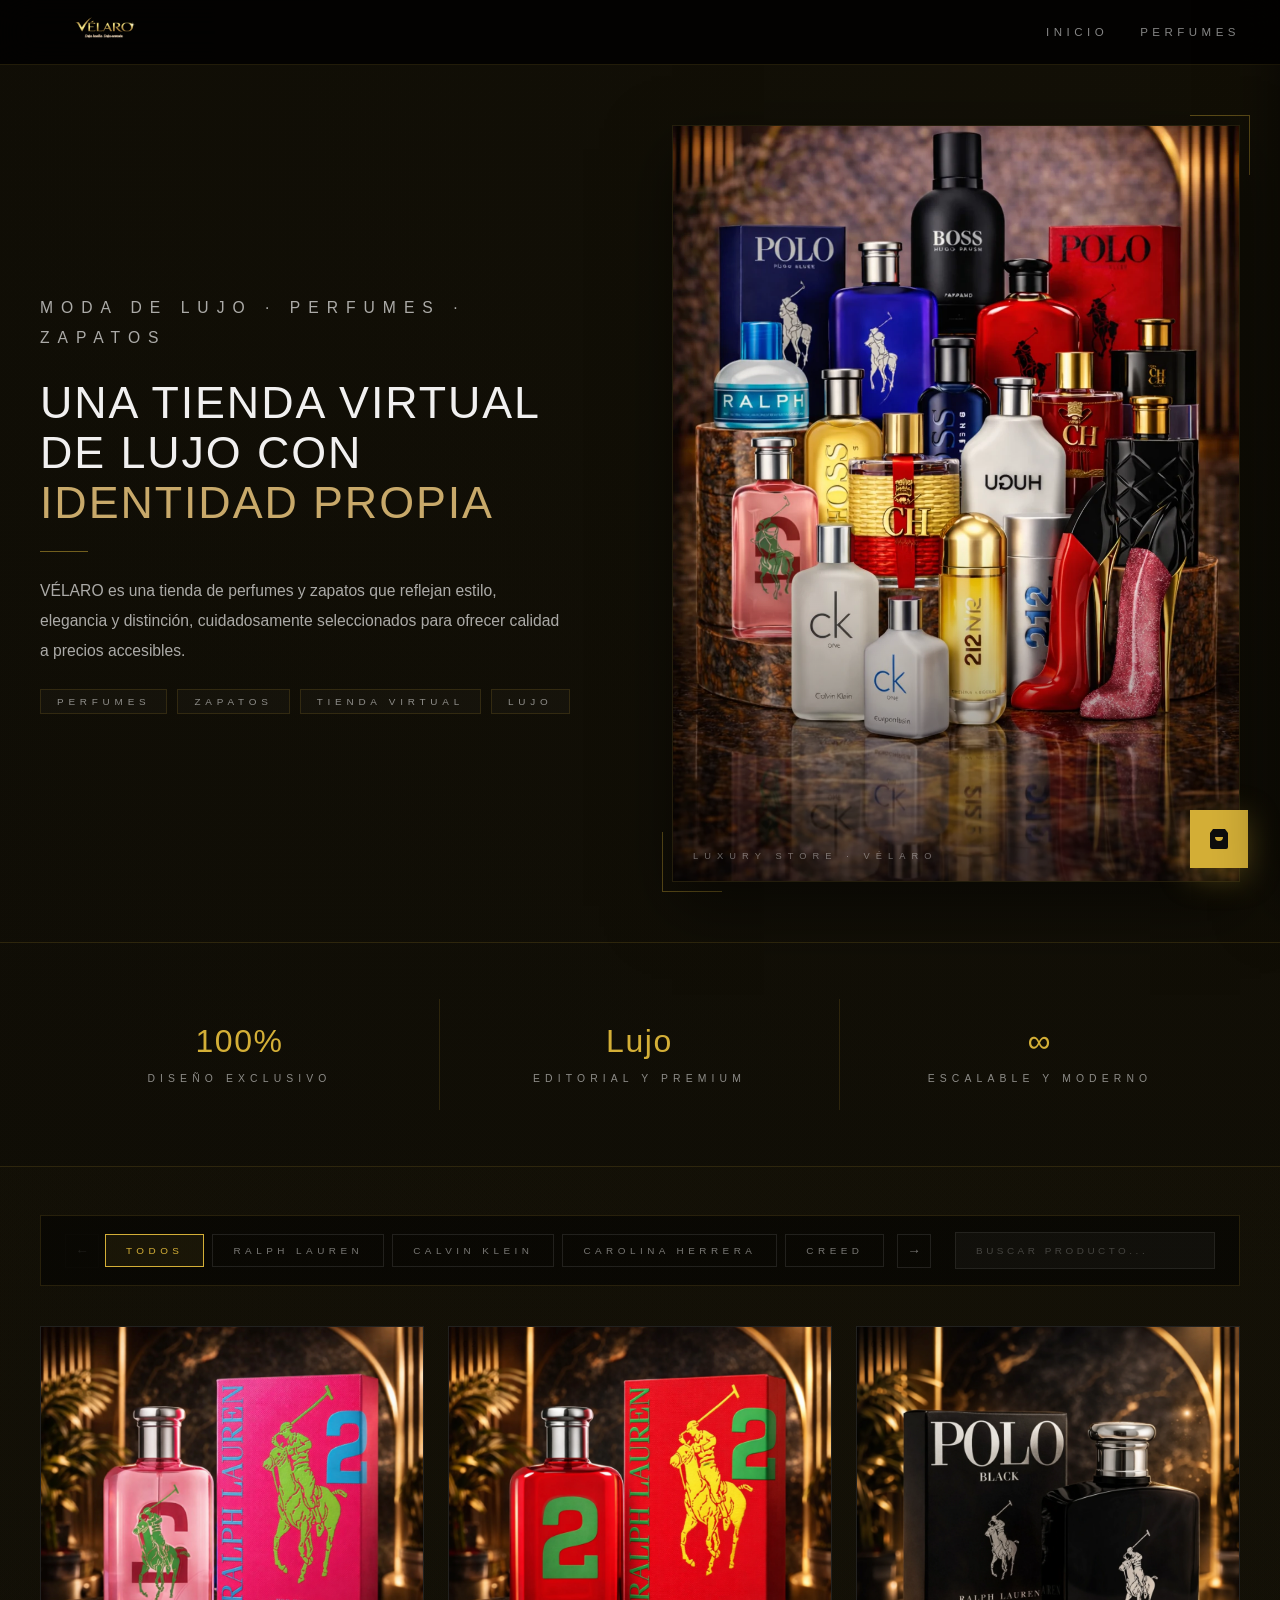
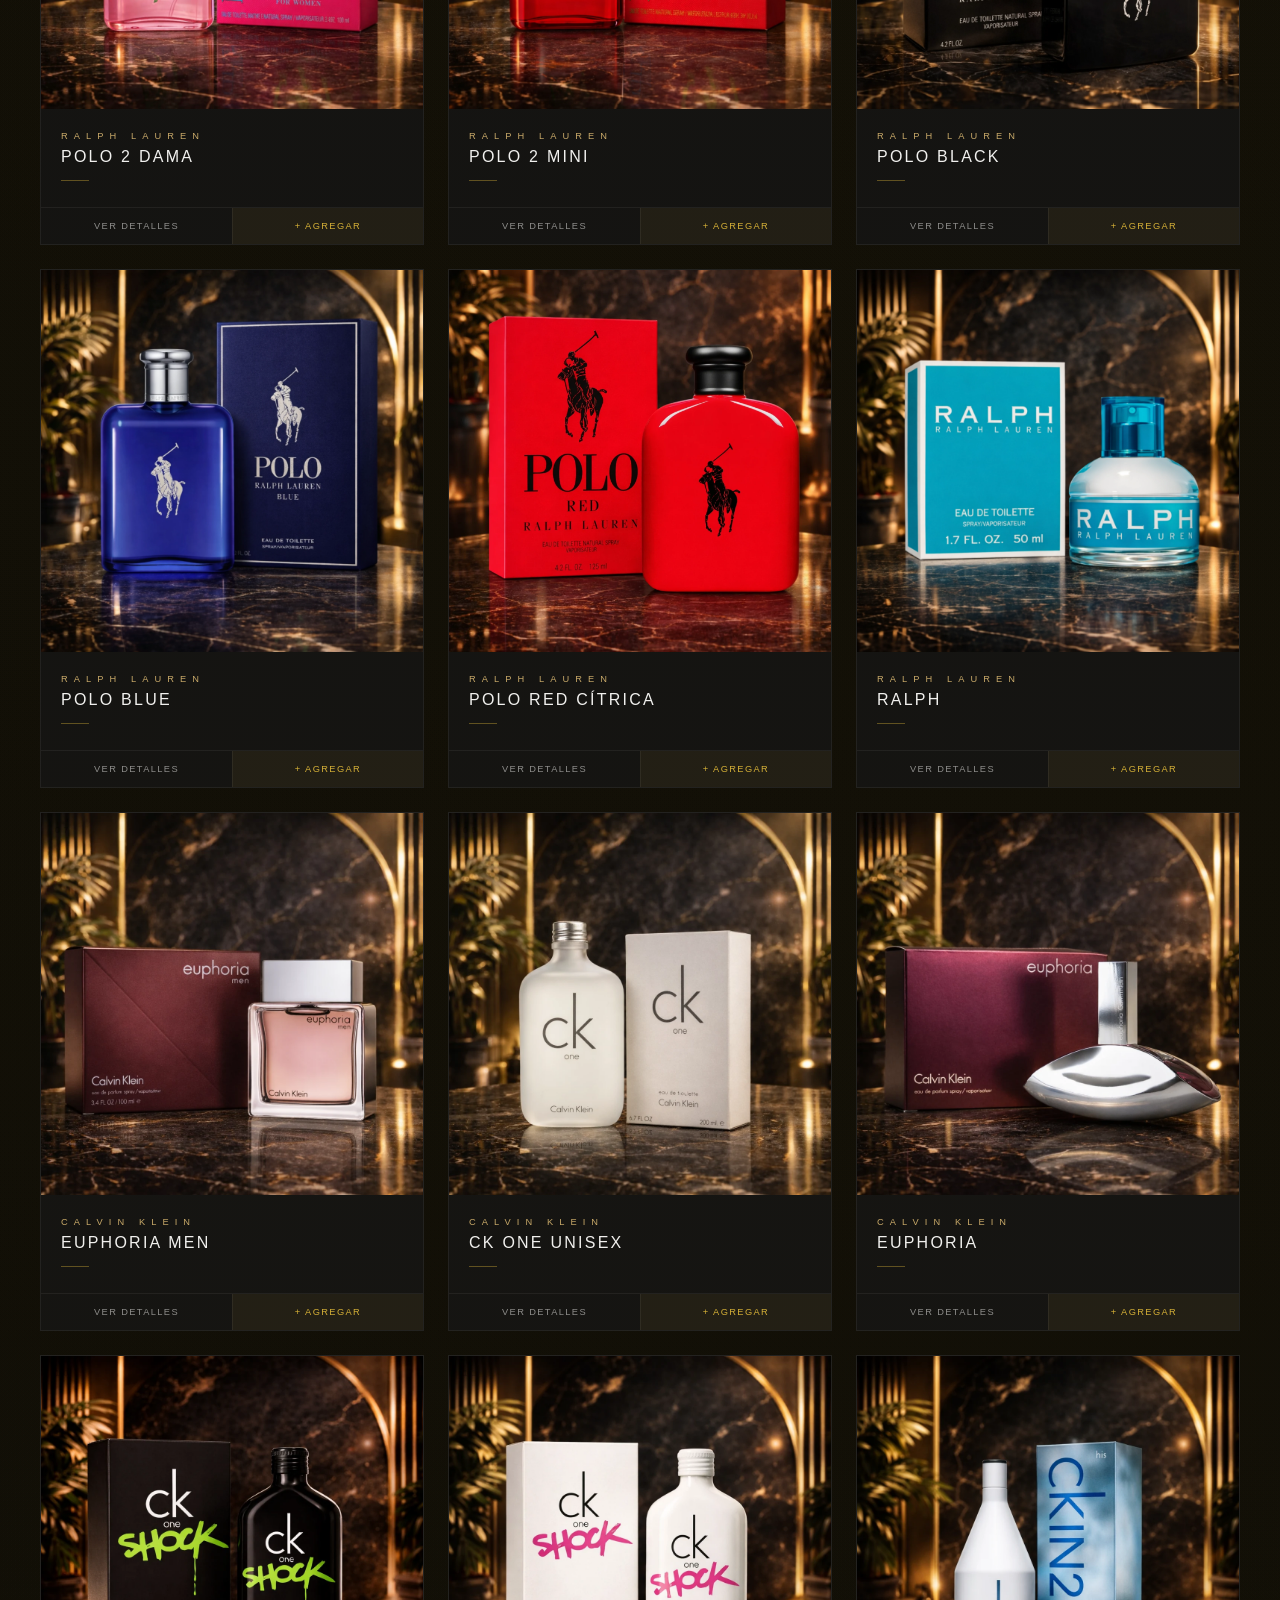
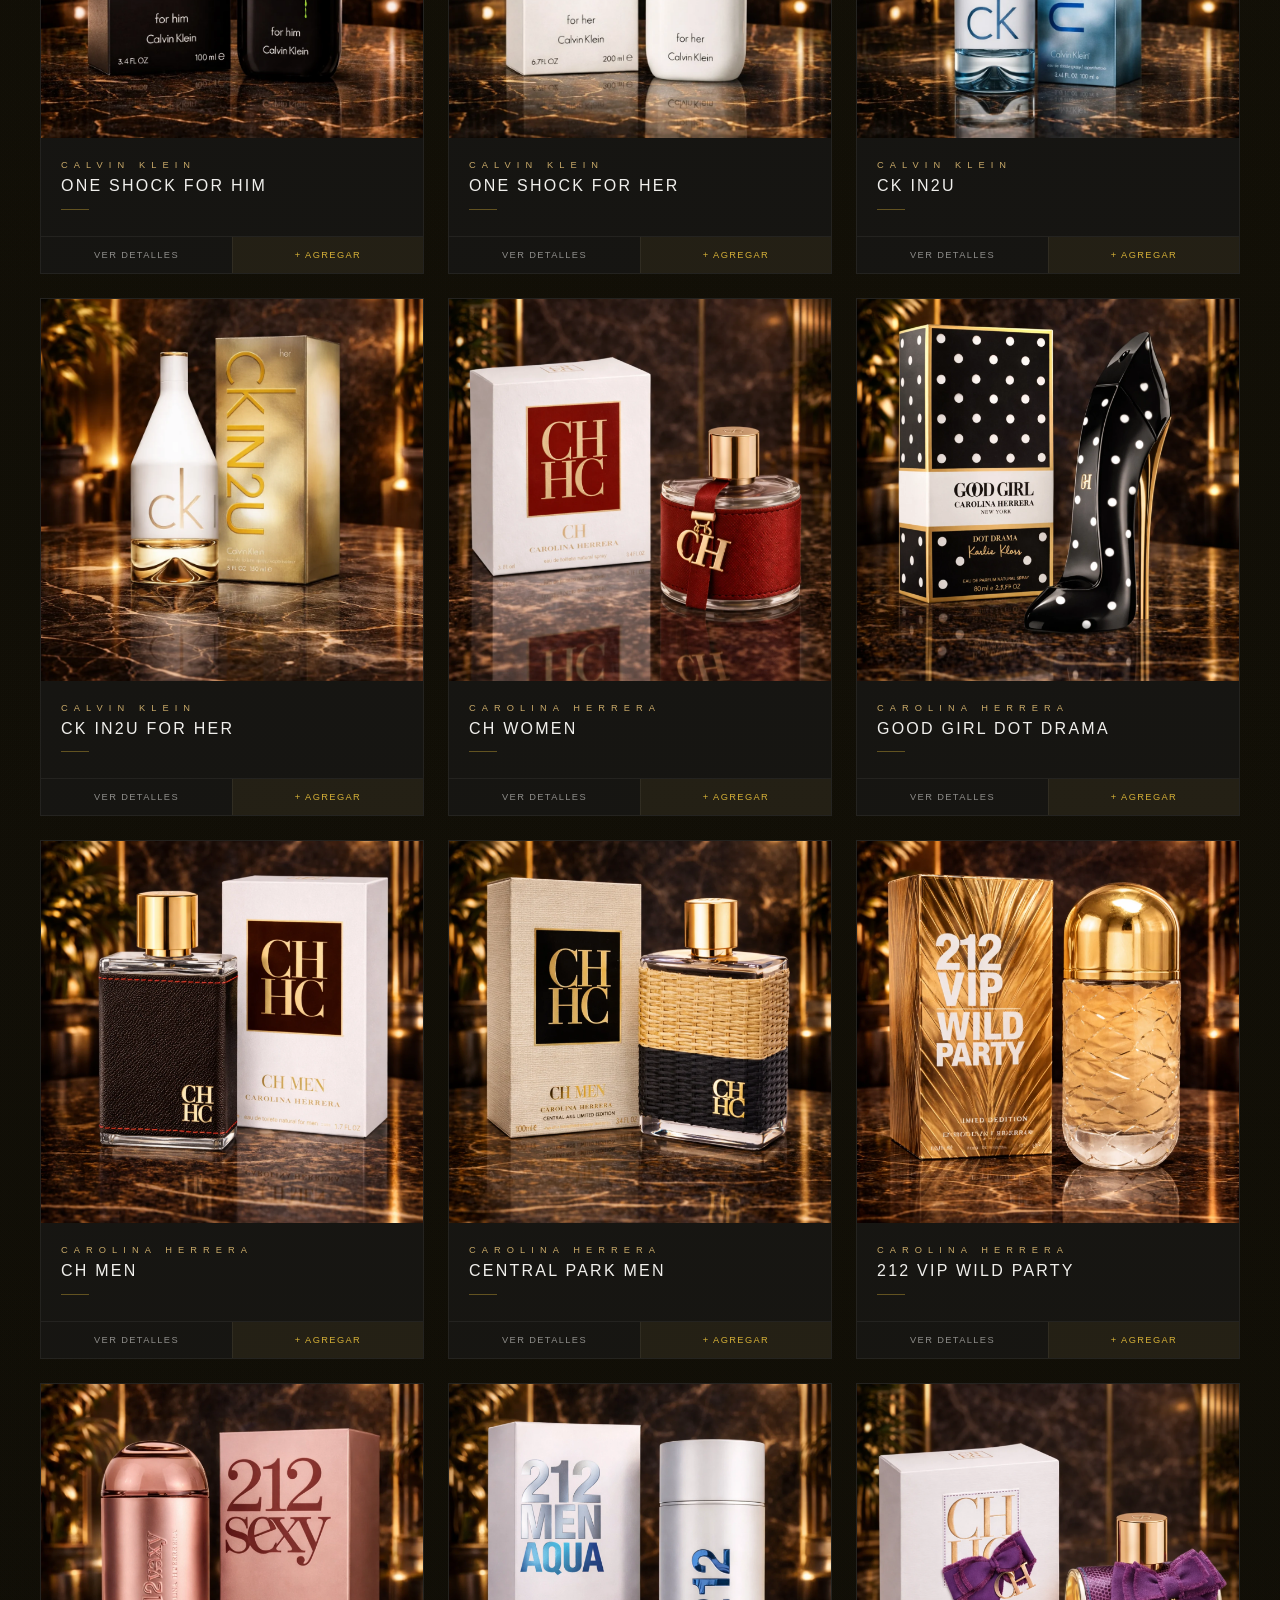
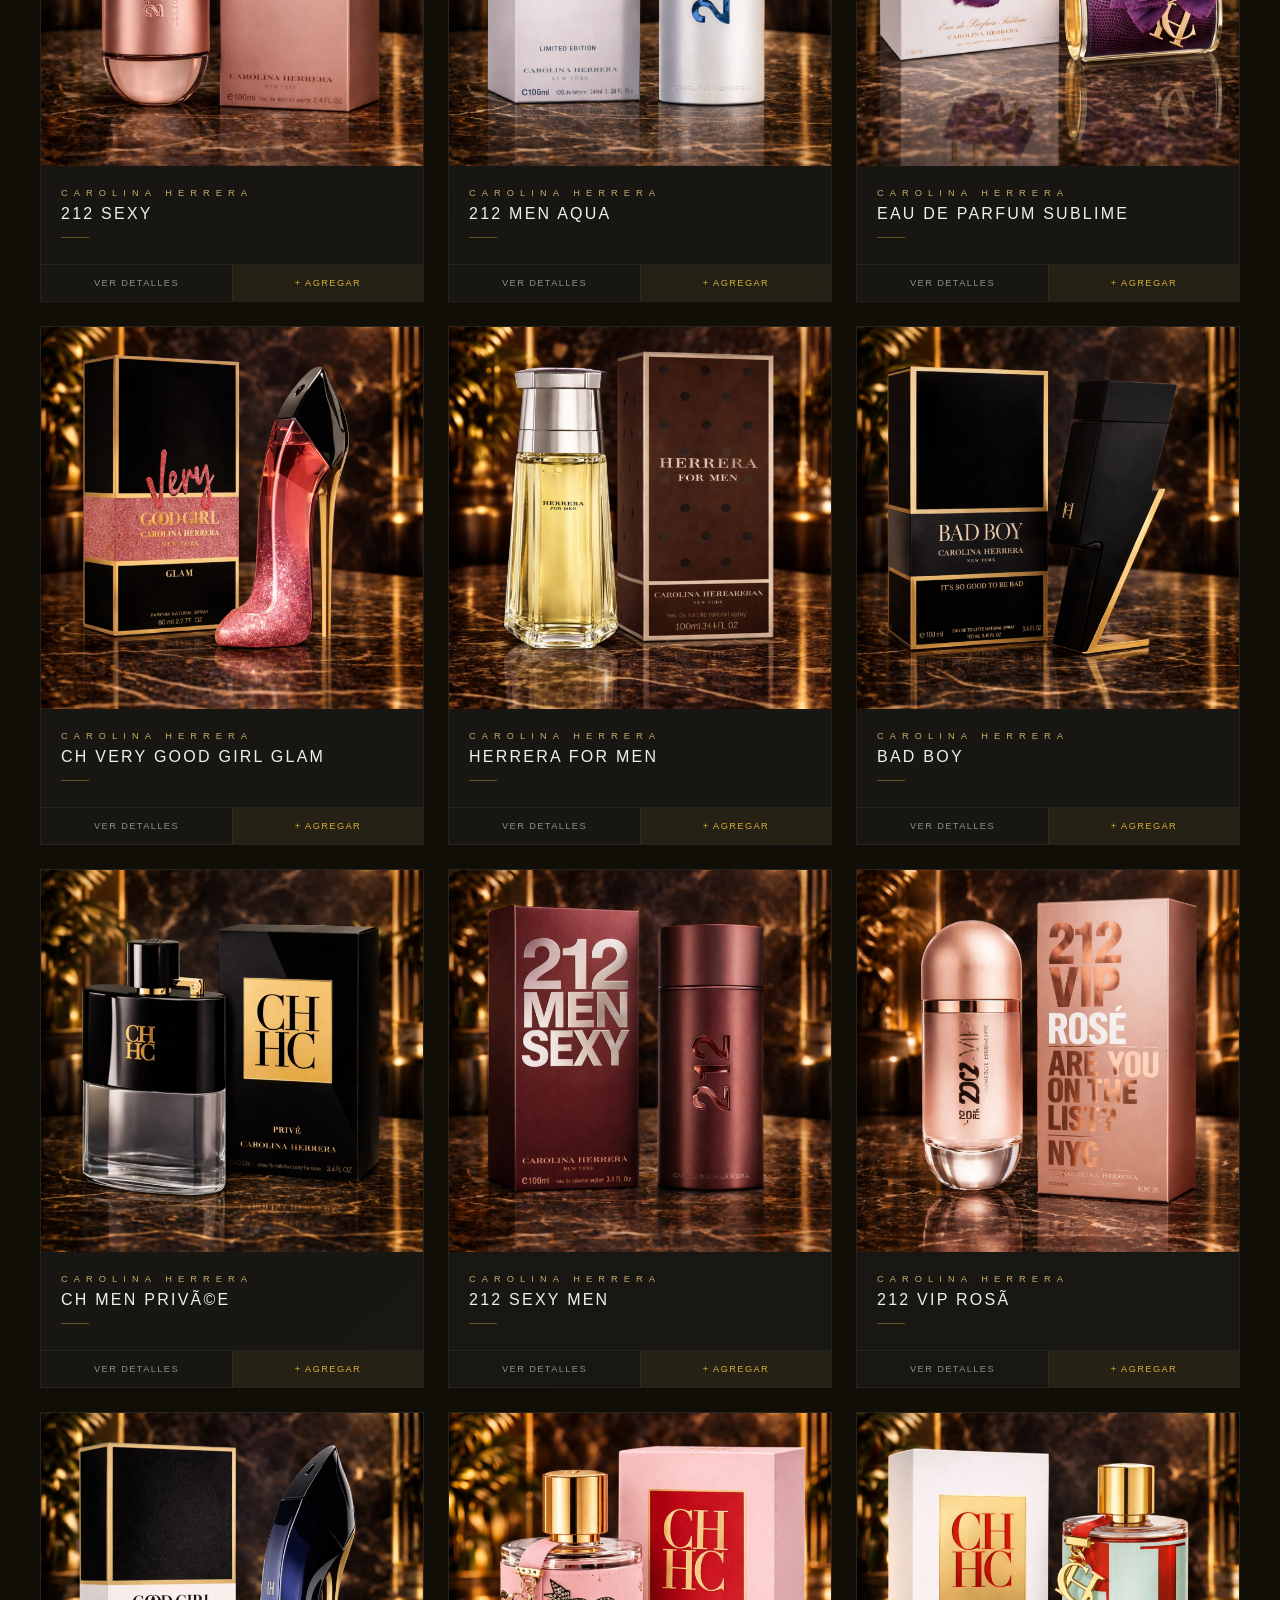
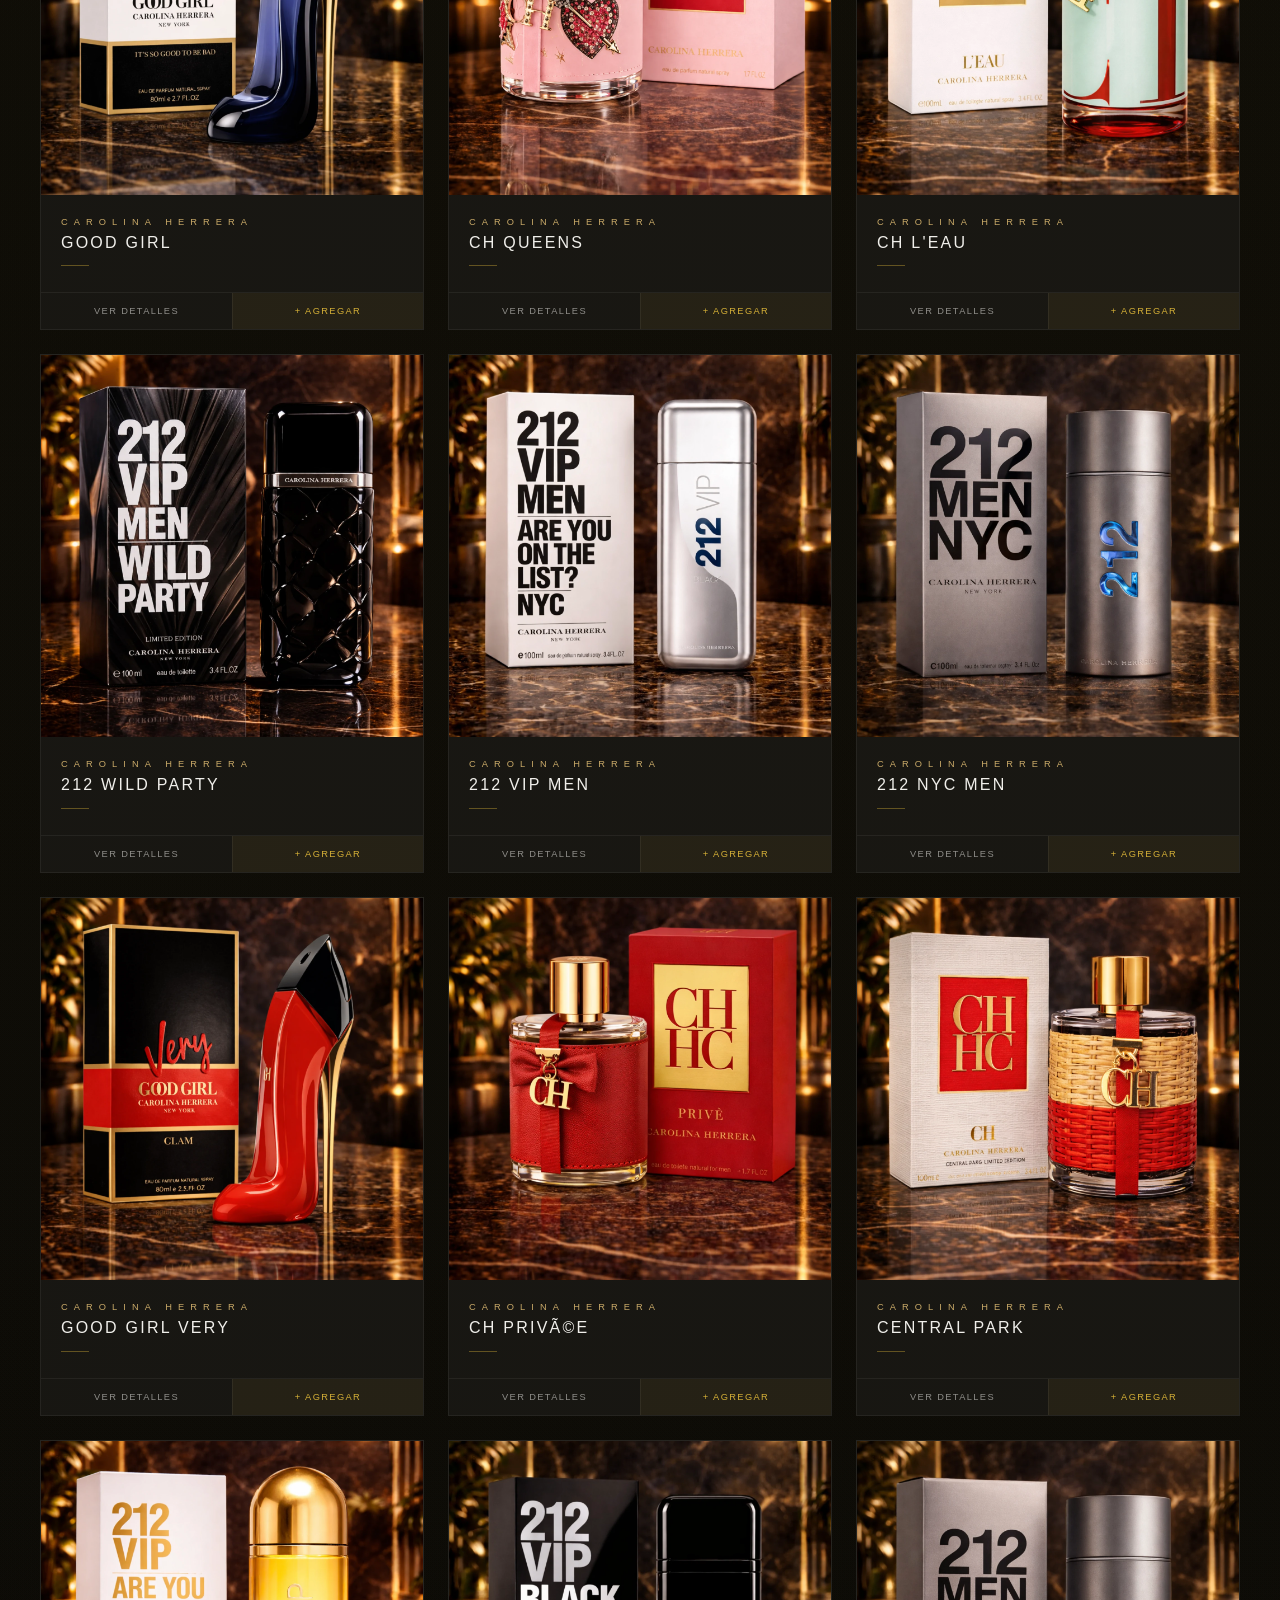
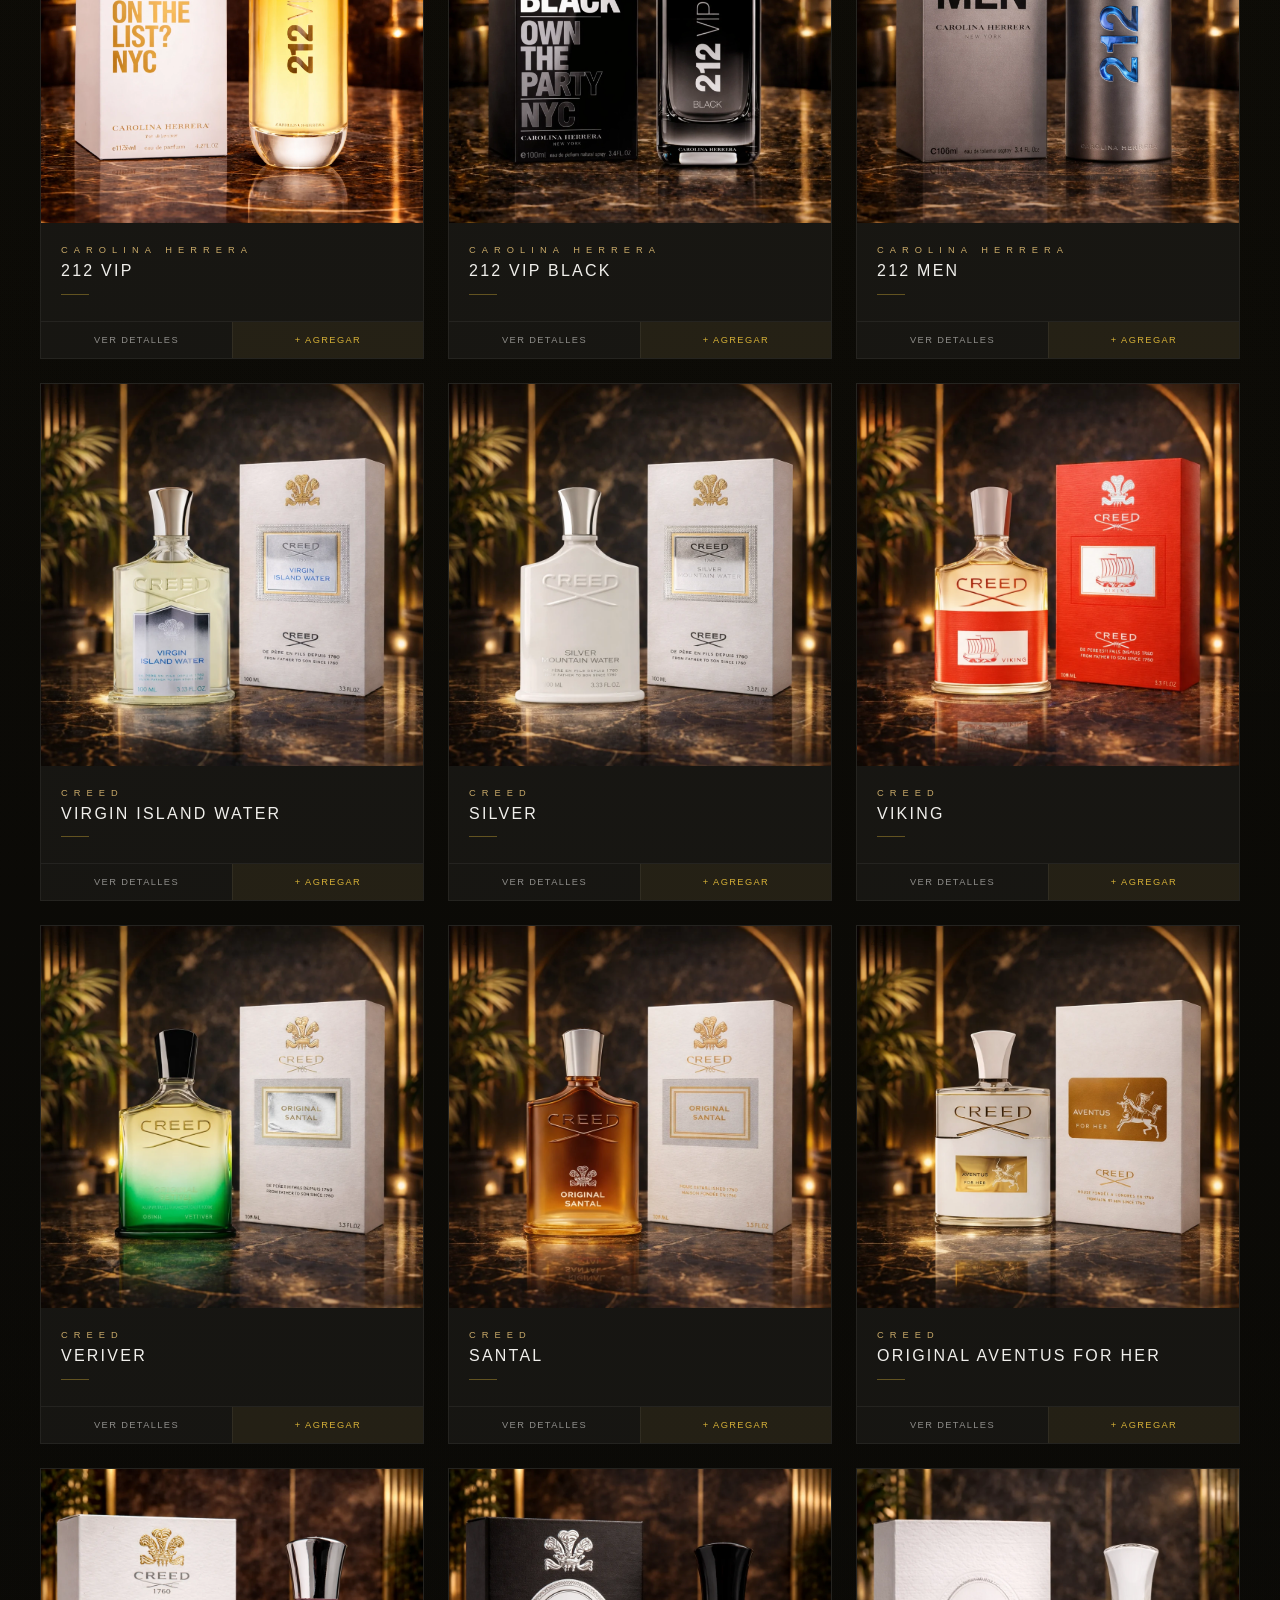
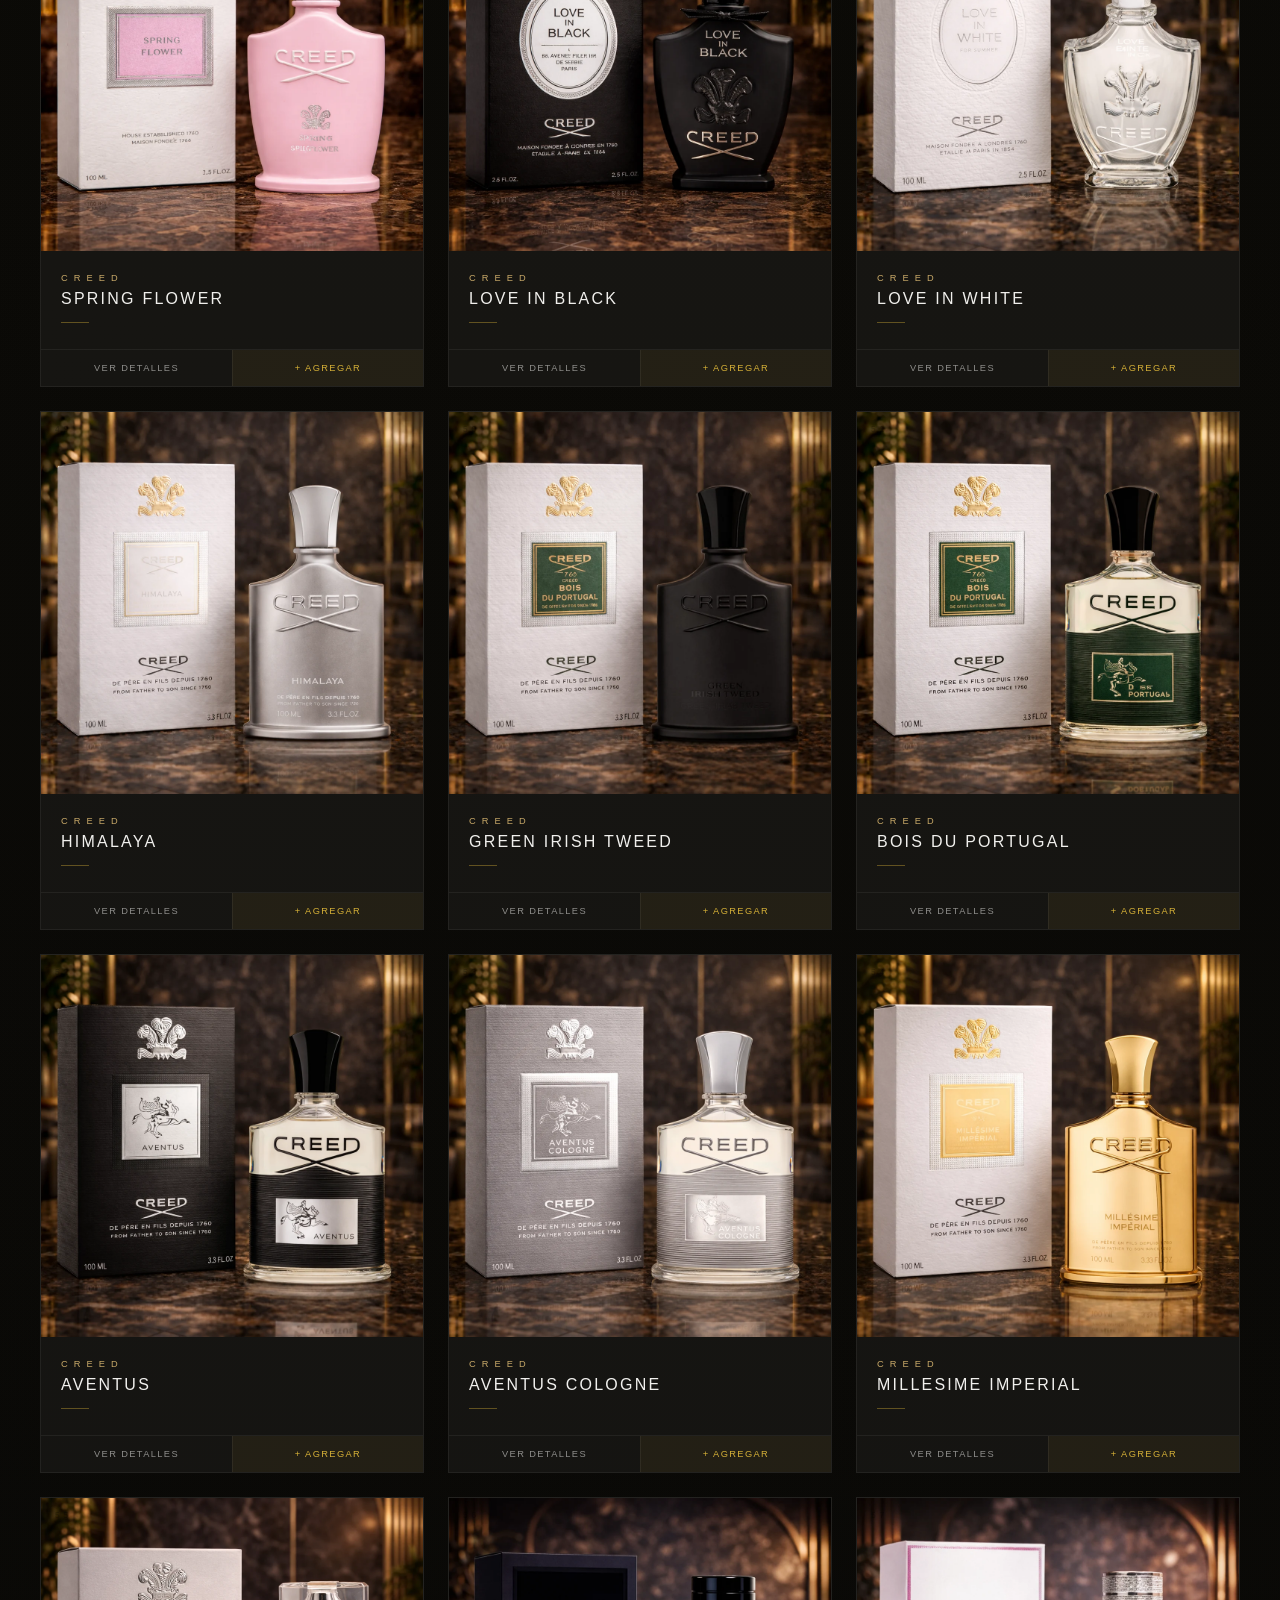
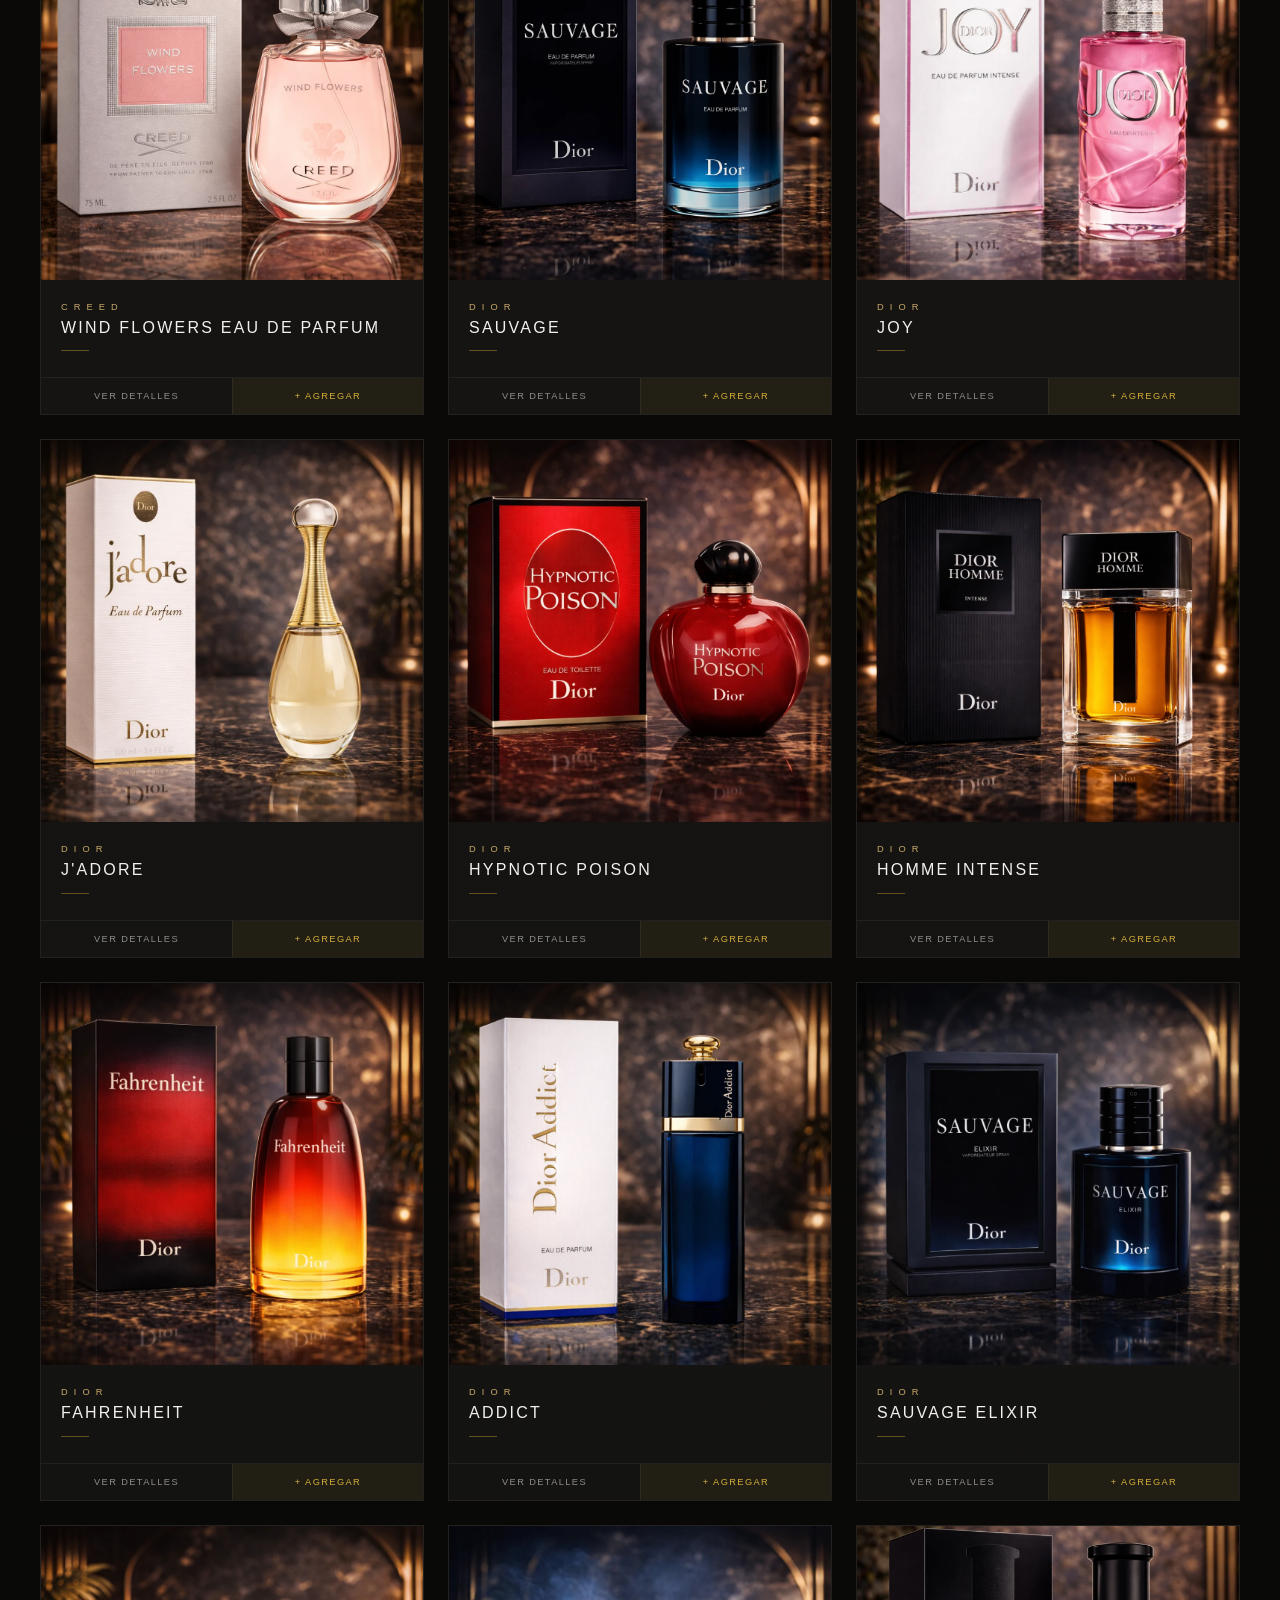
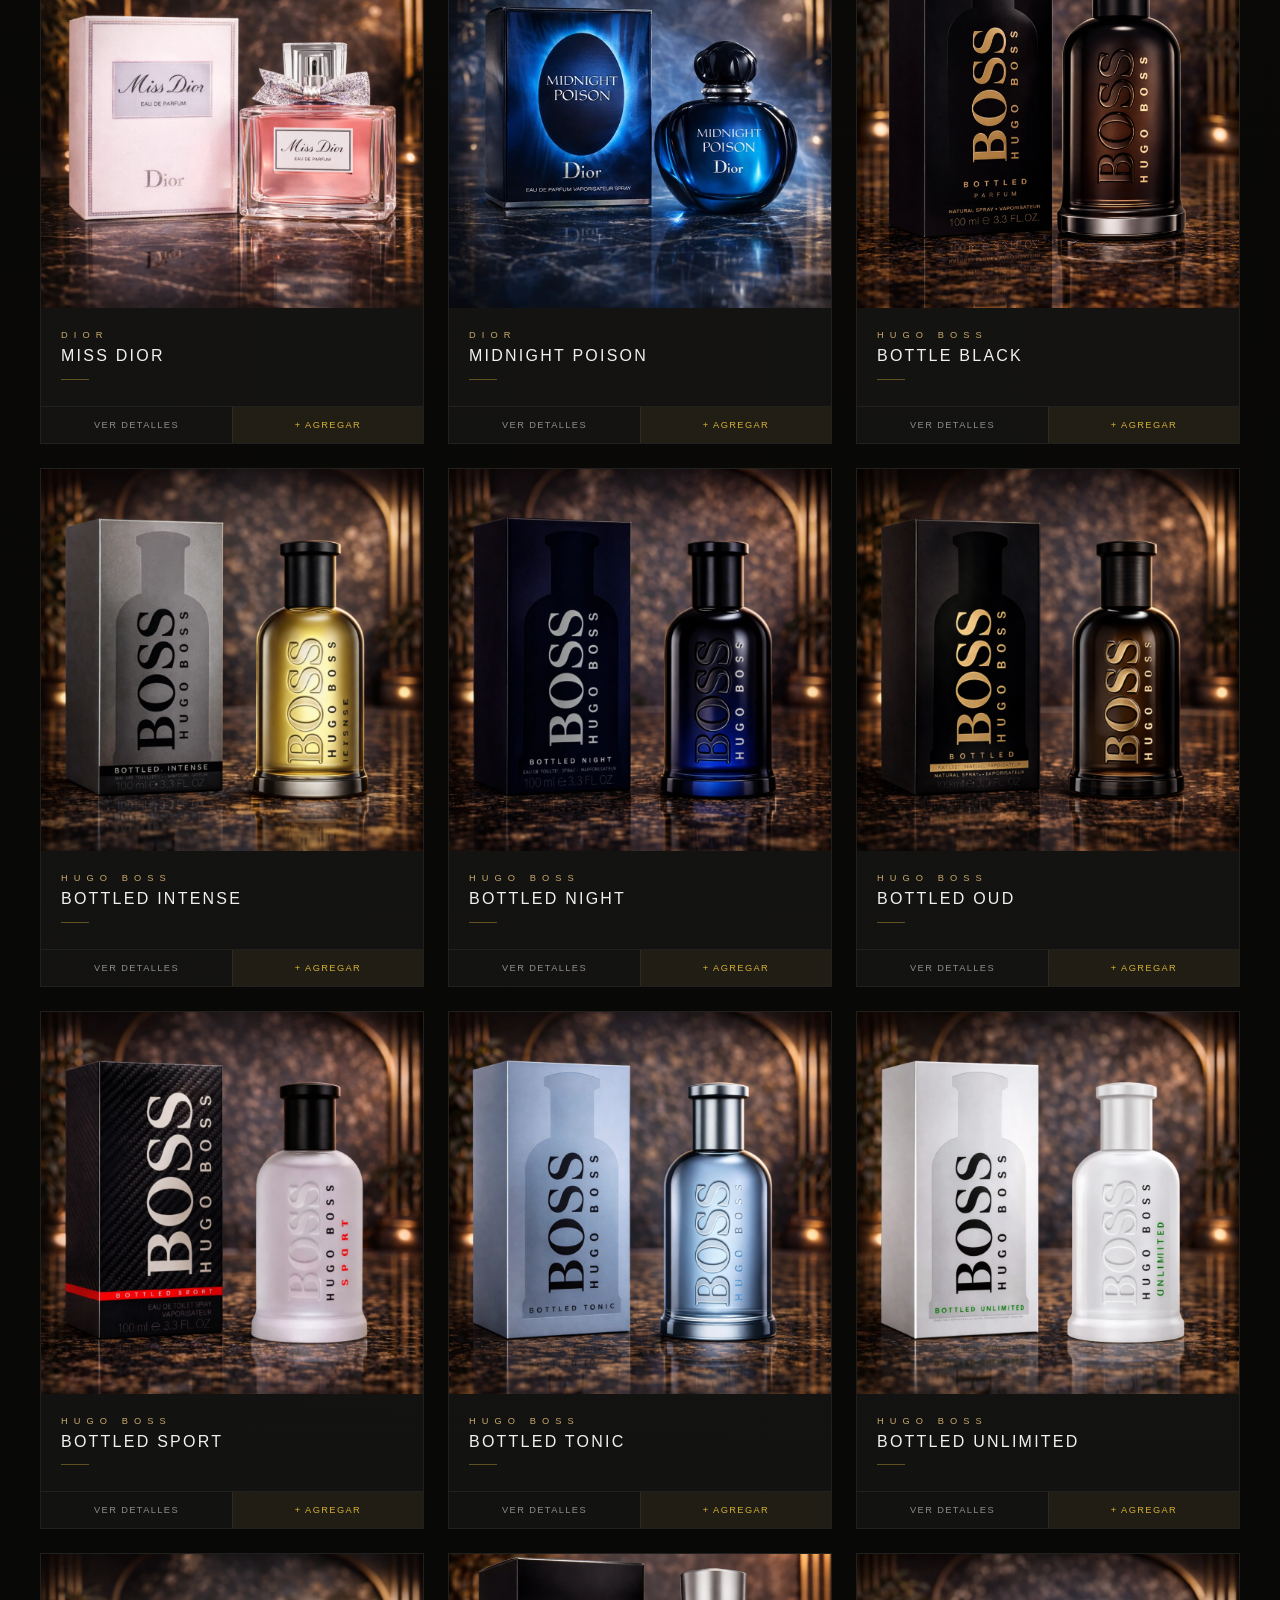
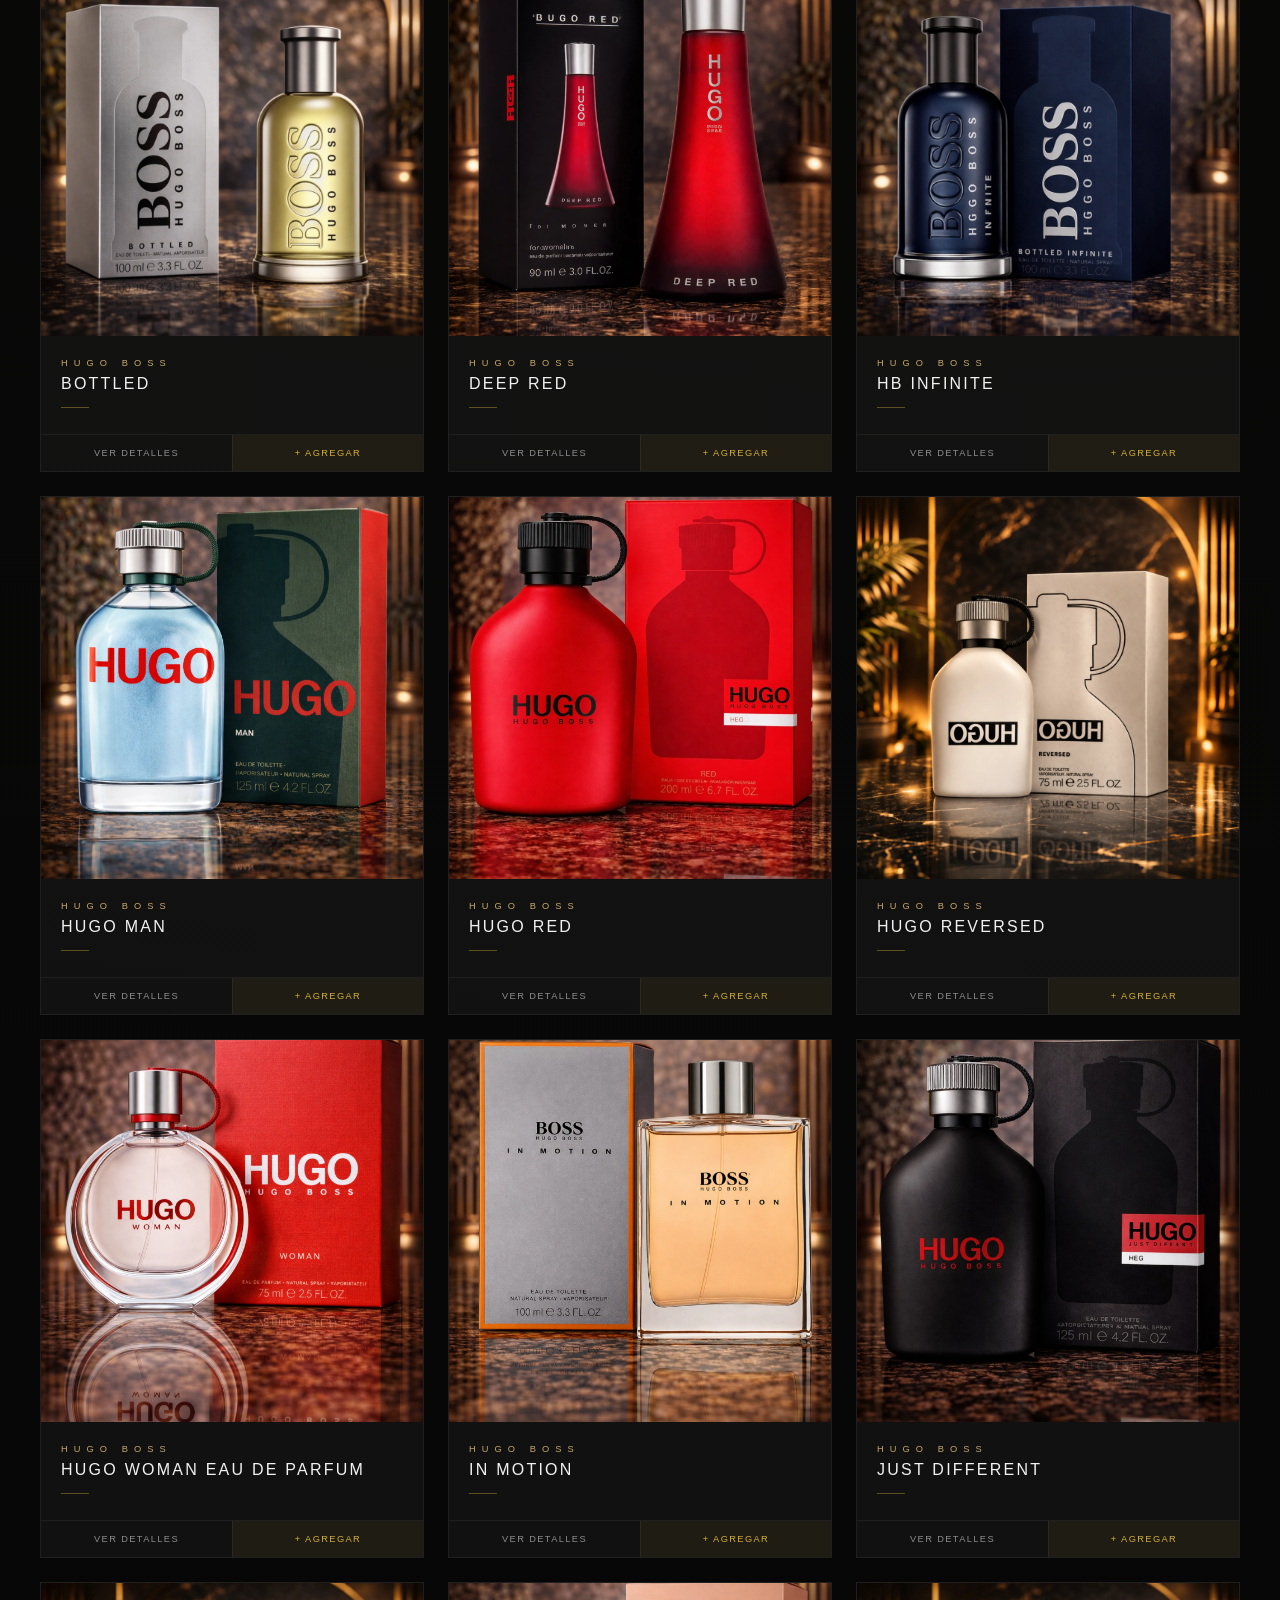
==== index.html @ cd8d4c7e "Ocultar Shop temporalmente del nav" ====
<!DOCTYPE html>
<html lang="es">
<head>
  <meta charset="UTF-8" />
  <meta name="viewport" content="width=device-width, initial-scale=1.0" />
  <title>VÉLARO | Tienda virtual de lujo</title>
  <style>
    :root {
      --gold: #d4af37;
      --gold-soft: #c8a96a;
      --text: rgba(255,255,255,0.94);
      --muted: rgba(255,255,255,0.52);
      --line: rgba(212,175,55,0.15);
      --card: rgba(255,255,255,0.02);
      --shadow: 0 24px 60px rgba(0,0,0,0.5);
    }

    * { margin: 0; padding: 0; box-sizing: border-box; }
    html { scroll-behavior: smooth; }

    body {
      font-family: Inter, Arial, Helvetica, sans-serif;
      background:
        radial-gradient(circle at top right, rgba(212,175,55,0.08), transparent 30%),
        radial-gradient(circle at bottom left, rgba(212,175,55,0.05), transparent 25%),
        linear-gradient(180deg, #020202 0%, #070707 50%, #020202 100%);
      color: var(--text);
      overflow-x: hidden;
    }

    a { color: inherit; text-decoration: none; }
    img { display: block; max-width: 100%; }

    .container {
      width: min(1200px, calc(100% - 48px));
      margin: 0 auto;
    }

    /* ── NAVBAR ── */
    .topbar {
      position: sticky;
      top: 0;
      z-index: 100;
      background: rgba(2,2,2,0.88);
      backdrop-filter: blur(18px);
      border-bottom: 1px solid var(--line);
    }

    .nav {
      height: 64px;
      display: flex;
      align-items: center;
      justify-content: space-between;
      gap: 24px;
    }

    .logo img { width: 130px; height: auto; }

    .menu {
      display: flex;
      align-items: center;
      gap: 32px;
      font-size: 0.72rem;
      letter-spacing: 0.28rem;
      text-transform: uppercase;
      color: var(--muted);
    }

    .menu a { transition: color 0.25s; }
    .menu a:hover { color: var(--gold); }

    /* ── FILTER BAR ── */
    .brand-filter-bar {
      border: 1px solid var(--line);
      background: rgba(0,0,0,0.6);
      margin-bottom: 40px;
    }

    .brand-filter-inner {
      display: flex;
      flex-wrap: nowrap;
      align-items: center;
      justify-content: space-between;
      gap: 24px;
      padding: 16px 24px;
    }

    .filter-btns-wrap {
      display: flex;
      align-items: center;
      gap: 6px;
      flex-shrink: 1;
      min-width: 0;
    }

    .scroll-arrow {
      flex-shrink: 0;
      background: transparent;
      border: 1px solid rgba(255,255,255,0.1);
      color: rgba(255,255,255,0.45);
      width: 34px;
      height: 34px;
      display: flex;
      align-items: center;
      justify-content: center;
      cursor: pointer;
      transition: all 0.25s ease;
      font-size: 0.85rem;
      line-height: 1;
    }

    .scroll-arrow:hover {
      border-color: rgba(212,175,55,0.4);
      color: var(--gold);
    }

    .scroll-arrow:disabled {
      opacity: 0.2;
      cursor: default;
      border-color: rgba(255,255,255,0.05);
    }

    .filter-btns {
      display: flex;
      gap: 8px;
      flex-shrink: 1;
      min-width: 0;
      overflow-x: auto;
      -ms-overflow-style: none;
      scrollbar-width: none;
      scroll-behavior: smooth;
    }

    .filter-btns::-webkit-scrollbar { display: none; }

    .filter-btn {
      background: transparent;
      border: 1px solid rgba(255,255,255,0.1);
      color: rgba(255,255,255,0.45);
      font-family: Inter, Arial, sans-serif;
      font-size: 0.62rem;
      letter-spacing: 0.28rem;
      text-transform: uppercase;
      padding: 10px 20px;
      cursor: pointer;
      white-space: nowrap;
      transition: all 0.25s ease;
    }

    .filter-btn:hover {
      border-color: rgba(212,175,55,0.4);
      color: var(--gold);
    }

    .filter-btn.active {
      border-color: var(--gold);
      color: var(--gold);
      background: rgba(212,175,55,0.08);
    }

    .search-wrap {
      flex-shrink: 0;
      width: 260px;
    }

    .search-input {
      width: 100%;
      background: rgba(255,255,255,0.03);
      border: 1px solid rgba(255,255,255,0.08);
      color: rgba(255,255,255,0.8);
      font-family: Inter, Arial, sans-serif;
      font-size: 0.62rem;
      letter-spacing: 0.22rem;
      text-transform: uppercase;
      padding: 12px 20px;
      outline: none;
      transition: border-color 0.25s;
    }

    .search-input::placeholder {
      color: rgba(255,255,255,0.22);
      letter-spacing: 0.22rem;
    }

    .search-input:focus {
      border-color: rgba(212,175,55,0.35);
    }

    /* ── SCROLL MARGIN ── */
    #inicio, #perfumes {
      scroll-margin-top: 80px;
    }

    /* ── HERO ── */
    .hero {
      min-height: calc(100vh - 64px);
      display: flex;
      align-items: center;
      padding: 60px 0;
    }

    .hero-grid {
      display: grid;
      grid-template-columns: 1fr 1fr;
      gap: 64px;
      align-items: center;
    }

    .hero-left {
      display: flex;
      flex-direction: column;
      gap: 24px;
    }

    .eyebrow {
      font-size: 0.65rem;
      letter-spacing: 0.5rem;
      text-transform: uppercase;
      color: var(--gold-soft);
    }

    .hero-left h1 {
      font-size: clamp(2rem, 3.5vw, 3.6rem);
      line-height: 1.12;
      font-weight: 200;
      letter-spacing: 0.12rem;
      text-transform: uppercase;
    }

    .hero-left h1 em {
      font-style: normal;
      color: var(--gold-soft);
    }

    .hero-left p {
      font-size: 0.98rem;
      line-height: 1.9;
      color: rgba(255,255,255,0.65);
      max-width: 520px;
    }

    .hero-divider {
      width: 48px;
      height: 1px;
      background: var(--gold);
      opacity: 0.5;
    }

    .hero-tags {
      display: flex;
      flex-wrap: wrap;
      gap: 10px;
    }

    .tag {
      padding: 6px 16px;
      border: 1px solid var(--line);
      font-size: 0.62rem;
      letter-spacing: 0.3rem;
      text-transform: uppercase;
      color: var(--muted);
      background: rgba(255,255,255,0.02);
    }

    /* ── IMAGEN HERO ── */
    .hero-right { position: relative; }

    .image-frame {
      position: relative;
      border: 1px solid var(--line);
      overflow: hidden;
      background: #050505;
      box-shadow: var(--shadow);
      aspect-ratio: 3 / 4;
    }

    .image-frame img {
      width: 100%;
      height: 100%;
      object-fit: cover;
      display: block;
      transition: transform 0.6s ease;
    }

    .image-frame:hover img { transform: scale(1.03); }

    .image-frame::after {
      content: "";
      position: absolute;
      inset: 0;
      background: linear-gradient(180deg, transparent 55%, rgba(0,0,0,0.6) 100%);
      pointer-events: none;
    }

    .image-label {
      position: absolute;
      bottom: 20px;
      left: 20px;
      z-index: 5;
      font-size: 0.58rem;
      letter-spacing: 0.38rem;
      text-transform: uppercase;
      color: rgba(255,255,255,0.38);
    }

    .frame-accent {
      position: absolute;
      top: -10px;
      right: -10px;
      width: 60px;
      height: 60px;
      border-top: 1px solid var(--gold);
      border-right: 1px solid var(--gold);
      opacity: 0.4;
      pointer-events: none;
    }

    .frame-accent-b {
      position: absolute;
      bottom: -10px;
      left: -10px;
      width: 60px;
      height: 60px;
      border-bottom: 1px solid var(--gold);
      border-left: 1px solid var(--gold);
      opacity: 0.4;
      pointer-events: none;
    }

    /* ── STATS ── */
    .stats {
      padding: 56px 0;
      border-top: 1px solid var(--line);
      border-bottom: 1px solid var(--line);
    }

    .stats-grid {
      display: grid;
      grid-template-columns: repeat(3, 1fr);
    }

    .stat-item {
      text-align: center;
      padding: 24px;
      border-right: 1px solid var(--line);
    }

    .stat-item:last-child { border-right: none; }

    .stat-item strong {
      display: block;
      font-size: 2rem;
      font-weight: 200;
      color: var(--gold);
      letter-spacing: 0.1rem;
      margin-bottom: 8px;
    }

    .stat-item span {
      font-size: 0.65rem;
      letter-spacing: 0.32rem;
      text-transform: uppercase;
      color: var(--muted);
    }

    /* ── SECCIÓN PERFUMES ── */
    .brand-section {
      padding: 48px 0 100px;
      border-bottom: 1px solid var(--line);
      position: relative;
    }

    .brand-section::before {
      content: "";
      position: absolute;
      inset: 0;
      background:
        radial-gradient(circle at 80% 20%, rgba(212,175,55,0.04), transparent 40%),
        radial-gradient(circle at 20% 80%, rgba(212,175,55,0.03), transparent 35%);
      pointer-events: none;
    }

    /* ── GRID DE PRODUCTOS ── */
    .products-grid {
      display: grid;
      grid-template-columns: repeat(3, 1fr);
      gap: 24px;
    }

    /* ── TARJETA ── */
    .product-card {
      background: #111111;
      border: 1px solid rgba(255,255,255,0.06);
      display: flex;
      flex-direction: column;
      transition: transform 0.35s ease, box-shadow 0.35s ease, border-color 0.35s ease;
      cursor: pointer;
    }

    .product-card:hover {
      transform: translateY(-6px);
      box-shadow: 0 20px 50px rgba(0,0,0,0.6), 0 0 0 1px rgba(212,175,55,0.2);
      border-color: rgba(212,175,55,0.25);
    }


.product-img-wrap {
  position: relative;
  background: radial-gradient(ellipse at center, #1c1c1c 0%, #0d0d0d 60%, #070707 100%);
  aspect-ratio: 1 / 1;
  overflow: hidden;
  display: flex;
  align-items: center;
  justify-content: center;
  cursor: pointer;
}
    }

    .product-img-wrap img {
      width: 80%;
      height: 80%;
      object-fit: contain;
      transition: transform 0.5s ease;
    }

    .product-card:hover .product-img-wrap img {
      transform: scale(1.07);
    }

    .product-number {
      position: absolute;
      top: 12px;
      left: 14px;
      font-size: 0.52rem;
      letter-spacing: 0.25rem;
      color: rgba(0,0,0,0.25);
      font-weight: 500;
    }

    .product-info {
      padding: 22px 20px 0;
      display: flex;
      flex-direction: column;
      gap: 6px;
      flex: 1;
    }

    .product-brand {
      font-size: 0.58rem;
      letter-spacing: 0.38rem;
      text-transform: uppercase;
      color: var(--gold-soft);
    }

    .product-name {
      font-size: 1rem;
      letter-spacing: 0.14rem;
      text-transform: uppercase;
      color: var(--text);
      font-weight: 300;
      line-height: 1.3;
    }

    .product-separator {
      width: 28px;
      height: 1px;
      background: rgba(212,175,55,0.4);
      margin: 6px 0;
    }

    /* ── SHOP PAGE ── */
    #mainPage { display: block; }

    #shopPage {
      display: none;
      position: fixed;
      inset: 0;
      z-index: 800;
      background: #080808;
      overflow-y: auto;
    }
    #shopPage.open {
      display: block;
      animation: shopPageIn .35s ease;
    }
    @keyframes shopPageIn {
      from { opacity: 0; transform: translateY(20px); }
      to   { opacity: 1; transform: translateY(0); }
    }

    .shop-topbar {
      position: sticky;
      top: 0;
      z-index: 10;
      background: rgba(8,8,8,0.96);
      backdrop-filter: blur(16px);
      border-bottom: 1px solid rgba(212,175,55,0.12);
    }
    .shop-nav {
      display: flex;
      align-items: center;
      justify-content: space-between;
      height: 64px;
    }
    .shop-back-btn {
      display: flex;
      align-items: center;
      gap: 8px;
      background: none;
      border: none;
      color: var(--muted);
      font-size: 0.62rem;
      letter-spacing: 0.15em;
      text-transform: uppercase;
      cursor: pointer;
      font-family: inherit;
      transition: color .2s;
      width: 100px;
    }
    .shop-back-btn svg { width: 16px; height: 16px; flex-shrink: 0; }
    .shop-back-btn:hover { color: var(--gold); }
    .shop-logo img { height: 36px; }

    .shop-page-content { padding: 60px 0 80px; }
    .shop-page-header { text-align: center; margin-bottom: 50px; padding: 0 20px; }

    .shop-loading, .shop-unconfigured, .shop-error {
      display: flex;
      flex-direction: column;
      align-items: center;
      justify-content: center;
      gap: 16px;
      padding: 80px 20px;
      color: rgba(255,255,255,0.25);
      font-size: 0.7rem;
      letter-spacing: 0.1em;
      text-transform: uppercase;
    }
    .shop-spinner {
      width: 32px;
      height: 32px;
      border: 2px solid rgba(212,175,55,0.15);
      border-top-color: var(--gold);
      border-radius: 50%;
      animation: spin .8s linear infinite;
    }
    @keyframes spin { to { transform: rotate(360deg); } }
    .shop-grid { display: none; }
    .shop-precio {
      color: var(--gold) !important;
      font-size: 0.75rem !important;
      font-weight: 600 !important;
      letter-spacing: 0.05em !important;
    }
    .shop-no-img {
      font-size: 2rem;
      opacity: 0.2;
    }

    /* ── FOOTER ── */
    footer {
      padding: 32px 0;
      border-top: 1px solid var(--line);
    }

    .footer-row {
      display: flex;
      justify-content: space-between;
      align-items: center;
      gap: 18px;
      flex-wrap: wrap;
      color: rgba(255,255,255,0.28);
      font-size: 0.62rem;
      text-transform: uppercase;
      letter-spacing: 0.24rem;
    }

    /* ── HAMBURGER ── */
    .hamburger {
      display: none;
      flex-direction: column;
      gap: 5px;
      background: none;
      border: none;
      cursor: pointer;
      padding: 6px;
      z-index: 200;
    }
    .hamburger span {
      display: block;
      width: 24px;
      height: 1px;
      background: rgba(255,255,255,0.7);
      transition: all 0.3s ease;
    }
    .hamburger.open span:nth-child(1) { transform: translateY(6px) rotate(45deg); }
    .hamburger.open span:nth-child(2) { opacity: 0; }
    .hamburger.open span:nth-child(3) { transform: translateY(-6px) rotate(-45deg); }

    .mobile-menu {
      display: none;
      position: fixed;
      inset: 64px 0 0 0;
      background: rgba(2,2,2,0.97);
      backdrop-filter: blur(20px);
      z-index: 150;
      flex-direction: column;
      align-items: center;
      justify-content: center;
      gap: 40px;
    }
    .mobile-menu.open { display: flex; }
    .mobile-menu a {
      font-size: 1.1rem;
      letter-spacing: 0.4rem;
      text-transform: uppercase;
      color: rgba(255,255,255,0.6);
      transition: color 0.25s;
    }
    .mobile-menu a:hover { color: var(--gold); }

    /* ── RESPONSIVE ── */
    @media (max-width: 1024px) {
      .hero-grid { grid-template-columns: 1fr; gap: 40px; }
      .hero { padding: 40px 0; min-height: auto; }
      .image-frame { aspect-ratio: 4 / 3; max-width: 500px; margin: 0 auto; }
      .stats-grid { grid-template-columns: repeat(3, 1fr); }
      .products-grid { grid-template-columns: repeat(2, 1fr); }
    }

    @media (max-width: 768px) {
      .menu { display: none; }
      .hamburger { display: flex; }
      .container { width: min(1200px, calc(100% - 28px)); }
      .hero { padding: 32px 0; }
      .hero-left h1 { font-size: clamp(1.7rem, 6vw, 2.4rem); }
      .hero-left p { font-size: 0.9rem; }
      .eyebrow { letter-spacing: 0.3rem; font-size: 0.6rem; }
      .brand-section { padding: 32px 0 60px; }
      .brand-filter-inner { flex-wrap: wrap; gap: 12px; padding: 12px 16px; }
      .filter-btns-wrap { width: 100%; }
      .search-wrap { width: 100%; }
      .products-grid { grid-template-columns: repeat(2, 1fr); gap: 14px; }
      .stats-grid { grid-template-columns: 1fr; }
      .stat-item { border-right: none; border-bottom: 1px solid var(--line); padding: 18px; }
      .stat-item:last-child { border-bottom: none; }
      .footer-row { justify-content: center; text-align: center; flex-direction: column; gap: 8px; }
      .brand-filter-bar { margin-bottom: 24px; }
    }

    @media (max-width: 480px) {
      .products-grid { grid-template-columns: repeat(2, 1fr); gap: 10px; }
      .product-info { padding: 14px 12px 0; }
      .product-name { font-size: 0.82rem; letter-spacing: 0.08rem; }
      .product-brand { font-size: 0.52rem; letter-spacing: 0.25rem; }
      .product-btn { padding: 12px; font-size: 0.55rem; letter-spacing: 0.18rem; }
      .hero-left h1 { font-size: clamp(1.5rem, 7vw, 2rem); }
      .stat-item strong { font-size: 1.6rem; }
      .filter-btn { padding: 8px 14px; font-size: 0.58rem; letter-spacing: 0.18rem; }
      .scroll-arrow { width: 30px; height: 30px; }
      .logo img { width: 100px; }
    }

    @media (max-width: 360px) {
      .products-grid { grid-template-columns: 1fr; }
      .container { width: calc(100% - 20px); }
    }

    /* ══ CARRITO ══ */
    .product-actions {
      display: grid;
      grid-template-columns: 1fr 1fr;
      border-top: 1px solid rgba(255,255,255,0.06);
      margin-top: 20px;
    }
    .product-btn {
      display: block;
      text-align: center;
      padding: 13px 8px;
      font-size: 0.58rem;
      letter-spacing: 0.15em;
      text-transform: uppercase;
      color: var(--muted);
      transition: color 0.25s, background 0.25s;
      cursor: pointer;
      border: none;
      background: none;
      font-family: inherit;
      width: 100%;
    }
    .product-btn:hover { color: var(--gold); background: rgba(212,175,55,0.05); }
    .product-btn-cart {
      display: block;
      text-align: center;
      padding: 13px 8px;
      font-size: 0.58rem;
      letter-spacing: 0.15em;
      text-transform: uppercase;
      color: var(--gold);
      background: rgba(212,175,55,0.07);
      border-left: 1px solid rgba(255,255,255,0.06);
      transition: color 0.25s, background 0.25s;
      cursor: pointer;
      border-top: none;
      border-right: none;
      border-bottom: none;
      font-family: inherit;
      width: 100%;
    }
    .product-btn-cart:hover { background: rgba(212,175,55,0.16); color: #fff; }
    .product-btn-cart.in-cart { color: #7ecb7e; background: rgba(126,203,126,0.08); }

    /* FAB carrito */
    .cart-fab {
      position: fixed;
      bottom: 32px;
      right: 32px;
      width: 58px;
      height: 58px;
      background: var(--gold);
      border: none;
      cursor: pointer;
      display: flex;
      align-items: center;
      justify-content: center;
      z-index: 900;
      box-shadow: 0 8px 32px rgba(212,175,55,0.35);
      transition: transform .2s, box-shadow .2s;
    }
    .cart-fab:hover { transform: scale(1.07); box-shadow: 0 12px 40px rgba(212,175,55,0.5); }
    .cart-fab svg { width: 24px; height: 24px; fill: #0d0d0d; }
    .cart-fab-badge {
      position: absolute;
      top: -6px;
      right: -6px;
      min-width: 22px;
      height: 22px;
      background: #0d0d0d;
      color: var(--gold);
      font-size: 0.65rem;
      font-weight: 700;
      border-radius: 11px;
      display: flex;
      align-items: center;
      justify-content: center;
      padding: 0 5px;
      border: 1px solid var(--gold);
      display: none;
    }
    .cart-fab-badge.visible { display: flex; }

    /* Drawer carrito */
    .cart-drawer {
      position: fixed;
      top: 0;
      right: -420px;
      width: 400px;
      max-width: 95vw;
      height: 100vh;
      background: #0d0d0d;
      border-left: 1px solid rgba(212,175,55,0.2);
      z-index: 1100;
      display: flex;
      flex-direction: column;
      transition: right .35s cubic-bezier(.4,0,.2,1);
      box-shadow: -20px 0 60px rgba(0,0,0,0.6);
    }
    .cart-drawer.open { right: 0; }
    .cart-drawer-overlay {
      position: fixed;
      inset: 0;
      background: rgba(0,0,0,0.6);
      backdrop-filter: blur(4px);
      z-index: 1099;
      opacity: 0;
      pointer-events: none;
      transition: opacity .35s;
    }
    .cart-drawer-overlay.open { opacity: 1; pointer-events: all; }
    .cart-drawer-header {
      padding: 28px 24px 20px;
      border-bottom: 1px solid rgba(212,175,55,0.12);
      display: flex;
      align-items: center;
      justify-content: space-between;
      flex-shrink: 0;
    }
    .cart-drawer-title {
      font-size: 0.65rem;
      letter-spacing: 0.2em;
      text-transform: uppercase;
      color: var(--gold);
    }
    .cart-close-btn {
      width: 32px;
      height: 32px;
      background: rgba(212,175,55,0.08);
      border: 1px solid rgba(212,175,55,0.2);
      color: var(--gold-soft);
      cursor: pointer;
      font-size: 1rem;
      display: flex;
      align-items: center;
      justify-content: center;
      transition: background .2s;
    }
    .cart-close-btn:hover { background: rgba(212,175,55,0.18); }
    .cart-items-list {
      flex: 1;
      overflow-y: auto;
      padding: 16px 0;
    }
    .cart-items-list::-webkit-scrollbar { width: 3px; }
    .cart-items-list::-webkit-scrollbar-thumb { background: rgba(212,175,55,0.25); border-radius: 2px; }
    .cart-item {
      display: flex;
      align-items: center;
      gap: 14px;
      padding: 12px 24px;
      border-bottom: 1px solid rgba(255,255,255,0.04);
      transition: background .2s;
    }
    .cart-item:hover { background: rgba(212,175,55,0.03); }
    .cart-item-img {
      width: 52px;
      height: 64px;
      object-fit: contain;
      flex-shrink: 0;
      filter: drop-shadow(0 4px 8px rgba(0,0,0,0.5));
    }
    .cart-item-info { flex: 1; min-width: 0; }
    .cart-item-brand {
      font-size: 0.55rem;
      letter-spacing: 0.12em;
      text-transform: uppercase;
      color: var(--gold-soft);
      opacity: 0.7;
    }
    .cart-item-name {
      font-size: 0.82rem;
      color: var(--text);
      font-weight: 300;
      margin-top: 2px;
      line-height: 1.3;
    }
    .cart-item-remove {
      width: 28px;
      height: 28px;
      background: none;
      border: 1px solid rgba(255,255,255,0.08);
      color: rgba(255,255,255,0.3);
      cursor: pointer;
      font-size: 0.75rem;
      display: flex;
      align-items: center;
      justify-content: center;
      flex-shrink: 0;
      transition: all .2s;
    }
    .cart-item-remove:hover { border-color: rgba(255,80,80,0.4); color: rgba(255,100,100,0.8); }
    .cart-empty {
      display: flex;
      flex-direction: column;
      align-items: center;
      justify-content: center;
      height: 100%;
      gap: 12px;
      color: rgba(255,255,255,0.2);
      font-size: 0.7rem;
      letter-spacing: 0.1em;
      text-transform: uppercase;
    }
    .cart-empty svg { width: 48px; height: 48px; opacity: 0.15; }
    .cart-footer {
      padding: 20px 24px 28px;
      border-top: 1px solid rgba(212,175,55,0.12);
      flex-shrink: 0;
      display: flex;
      flex-direction: column;
      gap: 10px;
    }
    .cart-count-label {
      font-size: 0.6rem;
      letter-spacing: 0.12em;
      color: rgba(255,255,255,0.35);
      text-transform: uppercase;
    }
    .cart-count-label span { color: var(--gold); font-weight: 600; }
    .cart-whatsapp-btn {
      display: flex;
      align-items: center;
      justify-content: center;
      gap: 10px;
      padding: 15px 20px;
      background: #25D366;
      border: none;
      cursor: pointer;
      font-size: 0.65rem;
      letter-spacing: 0.15em;
      text-transform: uppercase;
      color: #fff;
      font-family: inherit;
      font-weight: 600;
      transition: background .2s, transform .15s;
    }
    .cart-whatsapp-btn:hover { background: #1ebe5b; transform: translateY(-1px); }
    .cart-whatsapp-btn:disabled { background: rgba(255,255,255,0.08); color: rgba(255,255,255,0.25); cursor: default; transform: none; }
    .cart-whatsapp-btn svg { width: 18px; height: 18px; fill: currentColor; }
    .cart-clear-btn {
      background: none;
      border: none;
      color: rgba(255,255,255,0.25);
      font-size: 0.55rem;
      letter-spacing: 0.1em;
      text-transform: uppercase;
      cursor: pointer;
      font-family: inherit;
      text-align: center;
      padding: 4px;
      transition: color .2s;
    }
    .cart-clear-btn:hover { color: rgba(255,100,100,0.6); }

    /* ══ MODAL ══ */
    .modal-overlay {
      display: none;
      position: fixed;
      inset: 0;
      z-index: 1000;
      background: rgba(0,0,0,0.88);
      backdrop-filter: blur(12px);
      align-items: center;
      justify-content: center;
      padding: 20px;
    }
    .modal-overlay.open { display: flex; }

    .modal-box {
      position: relative;
      display: grid;
      grid-template-columns: 1fr 1fr;
      gap: 0;
      max-width: 900px;
      width: 100%;
      max-height: 90vh;
      background: #0d0d0d;
      border: 1px solid rgba(212,175,55,0.25);
      box-shadow: 0 40px 100px rgba(0,0,0,0.8), 0 0 0 1px rgba(212,175,55,0.1);
      overflow: hidden;
      animation: modalIn .3s ease;
    }
    @keyframes modalIn {
      from { opacity:0; transform:scale(.95) translateY(20px); }
      to   { opacity:1; transform:scale(1)  translateY(0); }
    }

    .modal-img-side {
      background: radial-gradient(ellipse at center, #1c1c1c 0%, #0d0d0d 60%, #050505 100%);
      display: flex;
      align-items: center;
      justify-content: center;
      padding: 40px 30px;
      position: relative;
      border-right: 1px solid rgba(212,175,55,0.12);
      min-height: 400px;
    }
    .modal-img-side::before {
      content: '';
      position: absolute;
      inset: 0;
      background: radial-gradient(ellipse at 50% 30%, rgba(212,175,55,0.06), transparent 65%);
      pointer-events: none;
    }
    .modal-img-side img {
      max-width: 100%;
      max-height: 380px;
      object-fit: contain;
      transition: transform .5s ease;
      filter: drop-shadow(0 20px 40px rgba(0,0,0,0.7));
    }
    .modal-img-side img:hover { transform: scale(1.04); }

    .modal-info-side {
      padding: 36px 32px 32px;
      overflow-y: auto;
      display: flex;
      flex-direction: column;
      gap: 20px;
    }
    .modal-info-side::-webkit-scrollbar { width: 3px; }
    .modal-info-side::-webkit-scrollbar-track { background: transparent; }
    .modal-info-side::-webkit-scrollbar-thumb { background: rgba(212,175,55,0.3); border-radius: 2px; }

    .modal-brand-label {
      font-size: 0.68rem;
      letter-spacing: 0.18em;
      text-transform: uppercase;
      color: var(--gold-soft);
      font-weight: 400;
    }
    .modal-perfume-name {
      font-size: 1.6rem;
      font-weight: 300;
      letter-spacing: 0.04em;
      text-transform: uppercase;
      line-height: 1.15;
      color: var(--text);
      margin-top: -6px;
    }
    .modal-divider {
      width: 36px;
      height: 1px;
      background: var(--gold);
      opacity: 0.45;
    }
    .modal-familia {
      font-size: 0.7rem;
      letter-spacing: 0.12em;
      text-transform: uppercase;
      color: var(--gold);
      padding: 5px 13px;
      border: 1px solid rgba(212,175,55,0.25);
      display: inline-block;
      width: fit-content;
      font-weight: 400;
    }
    .modal-notes-grid {
      display: flex;
      flex-direction: column;
      gap: 12px;
    }
    .modal-note-row {
      display: flex;
      flex-direction: column;
      gap: 3px;
    }
    .modal-note-label {
      font-size: 0.6rem;
      letter-spacing: 0.1em;
      text-transform: uppercase;
      color: var(--gold-soft);
      opacity: 0.6;
      font-weight: 500;
    }
    .modal-note-value {
      font-size: 0.85rem;
      color: rgba(255,255,255,0.8);
      line-height: 1.55;
      letter-spacing: 0.01em;
      font-weight: 300;
    }
    .modal-aroma-box {
      background: rgba(212,175,55,0.04);
      border-left: 2px solid var(--gold);
      padding: 12px 16px;
      gap: 5px;
      display: flex;
      flex-direction: column;
    }
    .modal-aroma-box .modal-note-value {
      font-style: italic;
      color: rgba(255,255,255,0.88);
      font-size: 0.88rem;
    }
    .modal-tags-row {
      display: flex;
      gap: 8px;
      flex-wrap: wrap;
      margin-top: 4px;
    }
    .modal-tag {
      font-size: 0.62rem;
      letter-spacing: 0.08em;
      text-transform: uppercase;
      padding: 5px 13px;
      border: 1px solid var(--line);
      color: var(--muted);
      font-weight: 400;
    }
    .modal-close {
      position: absolute;
      top: 16px;
      right: 16px;
      width: 32px;
      height: 32px;
      background: rgba(212,175,55,0.08);
      border: 1px solid rgba(212,175,55,0.2);
      color: var(--gold-soft);
      cursor: pointer;
      display: flex;
      align-items: center;
      justify-content: center;
      font-size: 1.1rem;
      z-index: 10;
      transition: background .2s;
    }
    .modal-close:hover { background: rgba(212,175,55,0.18); }

    /* Mobile modal */
    @media (max-width: 640px) {
      .modal-box { grid-template-columns: 1fr; max-height: 95vh; }
      .modal-img-side { min-height: 240px; padding: 24px; border-right: none; border-bottom: 1px solid rgba(212,175,55,0.12); }
      .modal-img-side img { max-height: 220px; }
      .modal-info-side { padding: 24px 20px 20px; }
      .modal-perfume-name { font-size: 1.2rem; }
    }

  </style>
</head>
<body>

  <!-- NAVBAR -->
  <header class="topbar">
    <div class="container nav">
      <a class="logo" href="#inicio">
        <img src="Logo.webp" alt="VÉLARO" />
      </a>
      <nav class="menu">
        <a href="#inicio">Inicio</a>
        <a href="#perfumes">Perfumes</a>
        <!-- <a href="#" onclick="openShop();return false;">Shop</a> -->
      </nav>
      <button class="hamburger" id="hamburger" aria-label="Menú" onclick="toggleMenu()">
        <span></span><span></span><span></span>
      </button>
    </div>
  </header>

  <!-- MENÚ MÓVIL -->
  <nav class="mobile-menu" id="mobileMenu">
    <a href="#inicio" onclick="toggleMenu()">Inicio</a>
    <a href="#perfumes" onclick="toggleMenu()">Perfumes</a>
    <!-- <a href="#" onclick="openShop();toggleMenu();return false;">Shop</a> -->
  </nav>

  <!-- ══ MAIN PAGE ══ -->
  <div id="mainPage">
  <main>

    <!-- HERO -->
    <section class="hero" id="inicio">
      <div class="container hero-grid">
        <div class="hero-left">
          <p class="eyebrow">Moda de lujo · perfumes · zapatos</p>
          <h1>Una tienda virtual de lujo con <em>identidad propia</em></h1>
          <div class="hero-divider"></div>
          <p>
            VÉLARO es una tienda de perfumes y zapatos que reflejan estilo, elegancia y distinción, cuidadosamente seleccionados para ofrecer calidad a precios accesibles.
          </p>
          <div class="hero-tags">
            <span class="tag">Perfumes</span>
            <span class="tag">Zapatos</span>
            <span class="tag">Tienda virtual</span>
            <span class="tag">Lujo</span>
          </div>
        </div>
        <div class="hero-right">
          <div class="frame-accent"></div>
          <div class="frame-accent-b"></div>
          <div class="image-frame">
            <img src="Imagen-2.webp" alt="Perfume VÉLARO" />
            <span class="image-label">Luxury Store · VÉLARO</span>
          </div>

        </div>
      </div>
    </section>

    <!-- STATS -->
    <div class="stats">
      <div class="container">
        <div class="stats-grid">
          <div class="stat-item">
            <strong>100%</strong>
            <span>Diseño exclusivo</span>
          </div>
          <div class="stat-item">
            <strong>Lujo</strong>
            <span>Editorial y premium</span>
          </div>
          <div class="stat-item">
            <strong>∞</strong>
            <span>Escalable y moderno</span>
          </div>
        </div>
      </div>
    </div>

    <!-- ══ PERFUMES ══ -->
    <section class="brand-section" id="perfumes">
      <div class="container">

        <!-- BARRA DE FILTROS Y BÚSQUEDA -->
        <div class="brand-filter-bar">
          <div class="brand-filter-inner">
            <div class="filter-btns-wrap">
              <button class="scroll-arrow" id="arrow-left" onclick="scrollBrands(-1)" aria-label="Anterior">&#8592;</button>
              <div class="filter-btns" id="filterBtns">
                <button onclick="filterBy('all')" id="btn-all" class="filter-btn active">Todos</button>
                <button onclick="filterBy('RALPH LAUREN')" class="filter-btn">Ralph Lauren</button>
                <button onclick="filterBy('CALVIN KLEIN')" class="filter-btn">Calvin Klein</button>
                <button onclick="filterBy('CAROLINA HERRERA')" class="filter-btn">Carolina Herrera</button>
                <button onclick="filterBy('CREED')" class="filter-btn">Creed</button>
                <button onclick="filterBy('DIOR')" class="filter-btn">Dior</button>
                <button onclick="filterBy('HUGO BOSS')" class="filter-btn">Hugo Boss</button>
                <button onclick="filterBy('BVLGARI')" class="filter-btn">Bvlgari</button>
                <button onclick="filterBy('LACOSTE')" class="filter-btn">Lacoste</button>
                <button onclick="filterBy('MARC JACOBS')" class="filter-btn">Marc Jacobs</button>
                <button onclick="filterBy('PACO RABANNE')" class="filter-btn">Paco Rabanne</button>
                <button onclick="filterBy('FERRARI')" class="filter-btn">Ferrari</button>
                <button onclick="filterBy('NICHO')" class="filter-btn">Nicho</button>
              </div>
              <button class="scroll-arrow" id="arrow-right" onclick="scrollBrands(1)" aria-label="Siguiente">&#8594;</button>
            </div>
            <div class="search-wrap">
              <input type="text" id="searchInput" onkeyup="searchProducts()" placeholder="Buscar producto..." class="search-input" />
            </div>
          </div>
        </div>

        <!-- Grid -->
        <div class="products-grid">

          <!-- Ralph Lauren -->
          <div class="product-card">
            <div class="product-img-wrap" onclick="openModal(this)" style="cursor:pointer">
              <span class="product-number">01</span>
              <img src="Perfumes/Ralph-Lauren/polo-2-dama.webp" alt="Polo 2 Dama" />
            </div>
            <div class="product-info">
              <span class="product-brand">Ralph Lauren</span>
              <p class="product-name">Polo 2 Dama</p>
              <div class="product-separator"></div>
            </div>
            <div class="product-actions">
            <button class="product-btn" onclick="openModal(this)">Ver detalles</button>
            <button class="product-btn-cart" onclick="addToCart(this)">+ Agregar</button>
          </div>
          </div>

          <div class="product-card">
            <div class="product-img-wrap" onclick="openModal(this)" style="cursor:pointer">
              <span class="product-number">02</span>
              <img src="Perfumes/Ralph-Lauren/polo-2-mini.webp" alt="Polo 2 Mini" />
            </div>
            <div class="product-info">
              <span class="product-brand">Ralph Lauren</span>
              <p class="product-name">Polo 2 Mini</p>
              <div class="product-separator"></div>
            </div>
            <div class="product-actions">
            <button class="product-btn" onclick="openModal(this)">Ver detalles</button>
            <button class="product-btn-cart" onclick="addToCart(this)">+ Agregar</button>
          </div>
          </div>

          <div class="product-card">
            <div class="product-img-wrap" onclick="openModal(this)" style="cursor:pointer">
              <span class="product-number">03</span>
              <img src="Perfumes/Ralph-Lauren/polo-black.webp" alt="Polo Black" />
            </div>
            <div class="product-info">
              <span class="product-brand">Ralph Lauren</span>
              <p class="product-name">Polo Black</p>
              <div class="product-separator"></div>
            </div>
            <div class="product-actions">
            <button class="product-btn" onclick="openModal(this)">Ver detalles</button>
            <button class="product-btn-cart" onclick="addToCart(this)">+ Agregar</button>
          </div>
          </div>

          <div class="product-card">
            <div class="product-img-wrap" onclick="openModal(this)" style="cursor:pointer">
              <span class="product-number">04</span>
              <img src="Perfumes/Ralph-Lauren/polo-blue.webp" alt="Polo Blue" />
            </div>
            <div class="product-info">
              <span class="product-brand">Ralph Lauren</span>
              <p class="product-name">Polo Blue</p>
              <div class="product-separator"></div>
            </div>
            <div class="product-actions">
            <button class="product-btn" onclick="openModal(this)">Ver detalles</button>
            <button class="product-btn-cart" onclick="addToCart(this)">+ Agregar</button>
          </div>
          </div>

          <div class="product-card">
            <div class="product-img-wrap" onclick="openModal(this)" style="cursor:pointer">
              <span class="product-number">05</span>
              <img src="Perfumes/Ralph-Lauren/polo-red-citrica.webp" alt="Polo Red Cítrica" />
            </div>
            <div class="product-info">
              <span class="product-brand">Ralph Lauren</span>
              <p class="product-name">Polo Red Cítrica</p>
              <div class="product-separator"></div>
            </div>
            <div class="product-actions">
            <button class="product-btn" onclick="openModal(this)">Ver detalles</button>
            <button class="product-btn-cart" onclick="addToCart(this)">+ Agregar</button>
          </div>
          </div>

          <div class="product-card">
            <div class="product-img-wrap" onclick="openModal(this)" style="cursor:pointer">
              <span class="product-number">06</span>
              <img src="Perfumes/Ralph-Lauren/ralph.webp" alt="Ralph" />
            </div>
            <div class="product-info">
              <span class="product-brand">Ralph Lauren</span>
              <p class="product-name">Ralph</p>
              <div class="product-separator"></div>
            </div>
            <div class="product-actions">
            <button class="product-btn" onclick="openModal(this)">Ver detalles</button>
            <button class="product-btn-cart" onclick="addToCart(this)">+ Agregar</button>
          </div>
          </div>

          <!-- Calvin Klein -->
          <div class="product-card">
            <div class="product-img-wrap" onclick="openModal(this)" style="cursor:pointer">
              <span class="product-number">07</span>
              <img src="Perfumes/Calvin-Klein/euphoria-men.webp" alt="Euphoria Men" />
            </div>
            <div class="product-info">
              <span class="product-brand">Calvin Klein</span>
              <p class="product-name">Euphoria Men</p>
              <div class="product-separator"></div>
            </div>
            <div class="product-actions">
            <button class="product-btn" onclick="openModal(this)">Ver detalles</button>
            <button class="product-btn-cart" onclick="addToCart(this)">+ Agregar</button>
          </div>
          </div>

          <div class="product-card">
            <div class="product-img-wrap" onclick="openModal(this)" style="cursor:pointer">
              <span class="product-number">08</span>
              <img src="Perfumes/Calvin-Klein/ck-one-unisex.webp" alt="CK One Unisex" />
            </div>
            <div class="product-info">
              <span class="product-brand">Calvin Klein</span>
              <p class="product-name">CK One Unisex</p>
              <div class="product-separator"></div>
            </div>
            <div class="product-actions">
            <button class="product-btn" onclick="openModal(this)">Ver detalles</button>
            <button class="product-btn-cart" onclick="addToCart(this)">+ Agregar</button>
          </div>
          </div>

          <div class="product-card">
            <div class="product-img-wrap" onclick="openModal(this)" style="cursor:pointer">
              <span class="product-number">09</span>
              <img src="Perfumes/Calvin-Klein/euphoria.webp" alt="Euphoria" />
            </div>
            <div class="product-info">
              <span class="product-brand">Calvin Klein</span>
              <p class="product-name">Euphoria</p>
              <div class="product-separator"></div>
            </div>
            <div class="product-actions">
            <button class="product-btn" onclick="openModal(this)">Ver detalles</button>
            <button class="product-btn-cart" onclick="addToCart(this)">+ Agregar</button>
          </div>
          </div>

          <div class="product-card">
            <div class="product-img-wrap" onclick="openModal(this)" style="cursor:pointer">
              <span class="product-number">10</span>
              <img src="Perfumes/Calvin-Klein/one-shock-for-him.webp" alt="One Shock For Him" />
            </div>
            <div class="product-info">
              <span class="product-brand">Calvin Klein</span>
              <p class="product-name">One Shock For Him</p>
              <div class="product-separator"></div>
            </div>
            <div class="product-actions">
            <button class="product-btn" onclick="openModal(this)">Ver detalles</button>
            <button class="product-btn-cart" onclick="addToCart(this)">+ Agregar</button>
          </div>
          </div>

          <div class="product-card">
            <div class="product-img-wrap" onclick="openModal(this)" style="cursor:pointer">
              <span class="product-number">11</span>
              <img src="Perfumes/Calvin-Klein/one-shock-for-her.webp" alt="One Shock For Her" />
            </div>
            <div class="product-info">
              <span class="product-brand">Calvin Klein</span>
              <p class="product-name">One Shock For Her</p>
              <div class="product-separator"></div>
            </div>
            <div class="product-actions">
            <button class="product-btn" onclick="openModal(this)">Ver detalles</button>
            <button class="product-btn-cart" onclick="addToCart(this)">+ Agregar</button>
          </div>
          </div>

          <div class="product-card">
            <div class="product-img-wrap" onclick="openModal(this)" style="cursor:pointer">
              <span class="product-number">12</span>
              <img src="Perfumes/Calvin-Klein/ck-in2u.webp" alt="CK IN2U" />
            </div>
            <div class="product-info">
              <span class="product-brand">Calvin Klein</span>
              <p class="product-name">CK IN2U</p>
              <div class="product-separator"></div>
            </div>
            <div class="product-actions">
            <button class="product-btn" onclick="openModal(this)">Ver detalles</button>
            <button class="product-btn-cart" onclick="addToCart(this)">+ Agregar</button>
          </div>
          </div>

          <div class="product-card">
            <div class="product-img-wrap" onclick="openModal(this)" style="cursor:pointer">
              <span class="product-number">13</span>
              <img src="Perfumes/Calvin-Klein/ck-in2u-for-her.webp" alt="CK IN2U for Her" />
            </div>
            <div class="product-info">
              <span class="product-brand">Calvin Klein</span>
              <p class="product-name">CK IN2U for Her</p>
              <div class="product-separator"></div>
            </div>
            <div class="product-actions">
            <button class="product-btn" onclick="openModal(this)">Ver detalles</button>
            <button class="product-btn-cart" onclick="addToCart(this)">+ Agregar</button>
          </div>
          </div>

          <!-- Carolina Herrera -->
          <div class="product-card">
            <div class="product-img-wrap" onclick="openModal(this)" style="cursor:pointer">
              <span class="product-number">14</span>
              <img src="Perfumes/Carolina-Herrera/ch-women.webp" alt="CH Women" />
            </div>
            <div class="product-info">
              <span class="product-brand">Carolina Herrera</span>
              <p class="product-name">CH Women</p>
              <div class="product-separator"></div>
            </div>
            <div class="product-actions">
            <button class="product-btn" onclick="openModal(this)">Ver detalles</button>
            <button class="product-btn-cart" onclick="addToCart(this)">+ Agregar</button>
          </div>
          </div>

          <div class="product-card">
            <div class="product-img-wrap" onclick="openModal(this)" style="cursor:pointer">
              <span class="product-number">15</span>
              <img src="Perfumes/Carolina-Herrera/good-girl-dot-drama.webp" alt="Good Girl Dot Drama" />
            </div>
            <div class="product-info">
              <span class="product-brand">Carolina Herrera</span>
              <p class="product-name">Good Girl Dot Drama</p>
              <div class="product-separator"></div>
            </div>
            <div class="product-actions">
            <button class="product-btn" onclick="openModal(this)">Ver detalles</button>
            <button class="product-btn-cart" onclick="addToCart(this)">+ Agregar</button>
          </div>
          </div>

          <div class="product-card">
            <div class="product-img-wrap" onclick="openModal(this)" style="cursor:pointer">
              <span class="product-number">16</span>
              <img src="Perfumes/Carolina-Herrera/ch-men.webp" alt="CH Men" />
            </div>
            <div class="product-info">
              <span class="product-brand">Carolina Herrera</span>
              <p class="product-name">CH Men</p>
              <div class="product-separator"></div>
            </div>
            <div class="product-actions">
            <button class="product-btn" onclick="openModal(this)">Ver detalles</button>
            <button class="product-btn-cart" onclick="addToCart(this)">+ Agregar</button>
          </div>
          </div>

          <div class="product-card">
            <div class="product-img-wrap" onclick="openModal(this)" style="cursor:pointer">
              <span class="product-number">17</span>
              <img src="Perfumes/Carolina-Herrera/central-park-men.webp" alt="Central Park Men" />
            </div>
            <div class="product-info">
              <span class="product-brand">Carolina Herrera</span>
              <p class="product-name">Central Park Men</p>
              <div class="product-separator"></div>
            </div>
            <div class="product-actions">
            <button class="product-btn" onclick="openModal(this)">Ver detalles</button>
            <button class="product-btn-cart" onclick="addToCart(this)">+ Agregar</button>
          </div>
          </div>

          <div class="product-card">
            <div class="product-img-wrap" onclick="openModal(this)" style="cursor:pointer">
              <span class="product-number">18</span>
              <img src="Perfumes/Carolina-Herrera/212-vip-wild-party.webp" alt="212 VIP Wild Party" />
            </div>
            <div class="product-info">
              <span class="product-brand">Carolina Herrera</span>
              <p class="product-name">212 VIP Wild Party</p>
              <div class="product-separator"></div>
            </div>
            <div class="product-actions">
            <button class="product-btn" onclick="openModal(this)">Ver detalles</button>
            <button class="product-btn-cart" onclick="addToCart(this)">+ Agregar</button>
          </div>
          </div>

          <div class="product-card">
            <div class="product-img-wrap" onclick="openModal(this)" style="cursor:pointer">
              <span class="product-number">19</span>
              <img src="Perfumes/Carolina-Herrera/212-sexy.webp" alt="212 Sexy" />
            </div>
            <div class="product-info">
              <span class="product-brand">Carolina Herrera</span>
              <p class="product-name">212 Sexy</p>
              <div class="product-separator"></div>
            </div>
            <div class="product-actions">
            <button class="product-btn" onclick="openModal(this)">Ver detalles</button>
            <button class="product-btn-cart" onclick="addToCart(this)">+ Agregar</button>
          </div>
          </div>

          <div class="product-card">
            <div class="product-img-wrap" onclick="openModal(this)" style="cursor:pointer">
              <span class="product-number">20</span>
              <img src="Perfumes/Carolina-Herrera/212-men-aqua.webp" alt="212 Men Aqua" />
            </div>
            <div class="product-info">
              <span class="product-brand">Carolina Herrera</span>
              <p class="product-name">212 Men Aqua</p>
              <div class="product-separator"></div>
            </div>
            <div class="product-actions">
            <button class="product-btn" onclick="openModal(this)">Ver detalles</button>
            <button class="product-btn-cart" onclick="addToCart(this)">+ Agregar</button>
          </div>
          </div>

          <div class="product-card">
            <div class="product-img-wrap" onclick="openModal(this)" style="cursor:pointer">
              <span class="product-number">21</span>
              <img src="Perfumes/Carolina-Herrera/eau-de-parfum-sublime.webp" alt="Eau de Parfum Sublime" />
            </div>
            <div class="product-info">
              <span class="product-brand">Carolina Herrera</span>
              <p class="product-name">Eau de Parfum Sublime</p>
              <div class="product-separator"></div>
            </div>
            <div class="product-actions">
            <button class="product-btn" onclick="openModal(this)">Ver detalles</button>
            <button class="product-btn-cart" onclick="addToCart(this)">+ Agregar</button>
          </div>
          </div>

          <div class="product-card">
            <div class="product-img-wrap" onclick="openModal(this)" style="cursor:pointer">
              <span class="product-number">22</span>
              <img src="Perfumes/Carolina-Herrera/ch-very-good-girl-glam.webp" alt="CH Very Good Girl Glam" />
            </div>
            <div class="product-info">
              <span class="product-brand">Carolina Herrera</span>
              <p class="product-name">CH Very Good Girl Glam</p>
              <div class="product-separator"></div>
            </div>
            <div class="product-actions">
            <button class="product-btn" onclick="openModal(this)">Ver detalles</button>
            <button class="product-btn-cart" onclick="addToCart(this)">+ Agregar</button>
          </div>
          </div>

          <div class="product-card">
            <div class="product-img-wrap" onclick="openModal(this)" style="cursor:pointer">
              <span class="product-number">23</span>
              <img src="Perfumes/Carolina-Herrera/herrera-for-men.webp" alt="Herrera For Men" />
            </div>
            <div class="product-info">
              <span class="product-brand">Carolina Herrera</span>
              <p class="product-name">Herrera For Men</p>
              <div class="product-separator"></div>
            </div>
            <div class="product-actions">
            <button class="product-btn" onclick="openModal(this)">Ver detalles</button>
            <button class="product-btn-cart" onclick="addToCart(this)">+ Agregar</button>
          </div>
          </div>

          <div class="product-card">
            <div class="product-img-wrap" onclick="openModal(this)" style="cursor:pointer">
              <span class="product-number">24</span>
              <img src="Perfumes/Carolina-Herrera/bad-boy.webp" alt="Bad Boy" />
            </div>
            <div class="product-info">
              <span class="product-brand">Carolina Herrera</span>
              <p class="product-name">Bad Boy</p>
              <div class="product-separator"></div>
            </div>
            <div class="product-actions">
            <button class="product-btn" onclick="openModal(this)">Ver detalles</button>
            <button class="product-btn-cart" onclick="addToCart(this)">+ Agregar</button>
          </div>
          </div>

          <div class="product-card">
            <div class="product-img-wrap" onclick="openModal(this)" style="cursor:pointer">
              <span class="product-number">25</span>
              <img src="Perfumes/Carolina-Herrera/ch-men-privee.webp" alt="CH Men PrivÃ©e" />
            </div>
            <div class="product-info">
              <span class="product-brand">Carolina Herrera</span>
              <p class="product-name">CH Men PrivÃ©e</p>
              <div class="product-separator"></div>
            </div>
            <div class="product-actions">
            <button class="product-btn" onclick="openModal(this)">Ver detalles</button>
            <button class="product-btn-cart" onclick="addToCart(this)">+ Agregar</button>
          </div>
          </div>

          <div class="product-card">
            <div class="product-img-wrap" onclick="openModal(this)" style="cursor:pointer">
              <span class="product-number">26</span>
              <img src="Perfumes/Carolina-Herrera/212-sexy-men.webp" alt="212 Sexy Men" />
            </div>
            <div class="product-info">
              <span class="product-brand">Carolina Herrera</span>
              <p class="product-name">212 Sexy Men</p>
              <div class="product-separator"></div>
            </div>
            <div class="product-actions">
            <button class="product-btn" onclick="openModal(this)">Ver detalles</button>
            <button class="product-btn-cart" onclick="addToCart(this)">+ Agregar</button>
          </div>
          </div>

          <div class="product-card">
            <div class="product-img-wrap" onclick="openModal(this)" style="cursor:pointer">
              <span class="product-number">27</span>
              <img src="Perfumes/Carolina-Herrera/212-vip-rose.webp" alt="212 VIP RosÃ" />
            </div>
            <div class="product-info">
              <span class="product-brand">Carolina Herrera</span>
              <p class="product-name">212 VIP RosÃ</p>
              <div class="product-separator"></div>
            </div>
            <div class="product-actions">
            <button class="product-btn" onclick="openModal(this)">Ver detalles</button>
            <button class="product-btn-cart" onclick="addToCart(this)">+ Agregar</button>
          </div>
          </div>

          <div class="product-card">
            <div class="product-img-wrap" onclick="openModal(this)" style="cursor:pointer">
              <span class="product-number">28</span>
              <img src="Perfumes/Carolina-Herrera/good-girl.webp" alt="Good Girl" />
            </div>
            <div class="product-info">
              <span class="product-brand">Carolina Herrera</span>
              <p class="product-name">Good Girl</p>
              <div class="product-separator"></div>
            </div>
            <div class="product-actions">
            <button class="product-btn" onclick="openModal(this)">Ver detalles</button>
            <button class="product-btn-cart" onclick="addToCart(this)">+ Agregar</button>
          </div>
          </div>

          <div class="product-card">
            <div class="product-img-wrap" onclick="openModal(this)" style="cursor:pointer">
              <span class="product-number">29</span>
              <img src="Perfumes/Carolina-Herrera/ch-queens.webp" alt="CH Queens" />
            </div>
            <div class="product-info">
              <span class="product-brand">Carolina Herrera</span>
              <p class="product-name">CH Queens</p>
              <div class="product-separator"></div>
            </div>
            <div class="product-actions">
            <button class="product-btn" onclick="openModal(this)">Ver detalles</button>
            <button class="product-btn-cart" onclick="addToCart(this)">+ Agregar</button>
          </div>
          </div>

          <div class="product-card">
            <div class="product-img-wrap" onclick="openModal(this)" style="cursor:pointer">
              <span class="product-number">30</span>
              <img src="Perfumes/Carolina-Herrera/ch-l-eau.webp" alt="CH L'Eau" />
            </div>
            <div class="product-info">
              <span class="product-brand">Carolina Herrera</span>
              <p class="product-name">CH L'Eau</p>
              <div class="product-separator"></div>
            </div>
            <div class="product-actions">
            <button class="product-btn" onclick="openModal(this)">Ver detalles</button>
            <button class="product-btn-cart" onclick="addToCart(this)">+ Agregar</button>
          </div>
          </div>

          <div class="product-card">
            <div class="product-img-wrap" onclick="openModal(this)" style="cursor:pointer">
              <span class="product-number">31</span>
              <img src="Perfumes/Carolina-Herrera/212-wild-party.webp" alt="212 Wild Party" />
            </div>
            <div class="product-info">
              <span class="product-brand">Carolina Herrera</span>
              <p class="product-name">212 Wild Party</p>
              <div class="product-separator"></div>
            </div>
            <div class="product-actions">
            <button class="product-btn" onclick="openModal(this)">Ver detalles</button>
            <button class="product-btn-cart" onclick="addToCart(this)">+ Agregar</button>
          </div>
          </div>

          <div class="product-card">
            <div class="product-img-wrap" onclick="openModal(this)" style="cursor:pointer">
              <span class="product-number">32</span>
              <img src="Perfumes/Carolina-Herrera/212-vip-men.webp" alt="212 VIP Men" />
            </div>
            <div class="product-info">
              <span class="product-brand">Carolina Herrera</span>
              <p class="product-name">212 VIP Men</p>
              <div class="product-separator"></div>
            </div>
            <div class="product-actions">
            <button class="product-btn" onclick="openModal(this)">Ver detalles</button>
            <button class="product-btn-cart" onclick="addToCart(this)">+ Agregar</button>
          </div>
          </div>

          <div class="product-card">
            <div class="product-img-wrap" onclick="openModal(this)" style="cursor:pointer">
              <span class="product-number">33</span>
              <img src="Perfumes/Carolina-Herrera/212-nyc-men.webp" alt="212 NYC Men" />
            </div>
            <div class="product-info">
              <span class="product-brand">Carolina Herrera</span>
              <p class="product-name">212 NYC Men</p>
              <div class="product-separator"></div>
            </div>
            <div class="product-actions">
            <button class="product-btn" onclick="openModal(this)">Ver detalles</button>
            <button class="product-btn-cart" onclick="addToCart(this)">+ Agregar</button>
          </div>
          </div>

          <div class="product-card">
            <div class="product-img-wrap" onclick="openModal(this)" style="cursor:pointer">
              <span class="product-number">34</span>
              <img src="Perfumes/Carolina-Herrera/good-girl-very.webp" alt="Good Girl Very" />
            </div>
            <div class="product-info">
              <span class="product-brand">Carolina Herrera</span>
              <p class="product-name">Good Girl Very</p>
              <div class="product-separator"></div>
            </div>
            <div class="product-actions">
            <button class="product-btn" onclick="openModal(this)">Ver detalles</button>
            <button class="product-btn-cart" onclick="addToCart(this)">+ Agregar</button>
          </div>
          </div>

          <div class="product-card">
            <div class="product-img-wrap" onclick="openModal(this)" style="cursor:pointer">
              <span class="product-number">35</span>
              <img src="Perfumes/Carolina-Herrera/ch-privee.webp" alt="CH PrivÃ©e" />
            </div>
            <div class="product-info">
              <span class="product-brand">Carolina Herrera</span>
              <p class="product-name">CH PrivÃ©e</p>
              <div class="product-separator"></div>
            </div>
            <div class="product-actions">
            <button class="product-btn" onclick="openModal(this)">Ver detalles</button>
            <button class="product-btn-cart" onclick="addToCart(this)">+ Agregar</button>
          </div>
          </div>

          <div class="product-card">
            <div class="product-img-wrap" onclick="openModal(this)" style="cursor:pointer">
              <span class="product-number">36</span>
              <img src="Perfumes/Carolina-Herrera/central-park.webp" alt="Central Park" />
            </div>
            <div class="product-info">
              <span class="product-brand">Carolina Herrera</span>
              <p class="product-name">Central Park</p>
              <div class="product-separator"></div>
            </div>
            <div class="product-actions">
            <button class="product-btn" onclick="openModal(this)">Ver detalles</button>
            <button class="product-btn-cart" onclick="addToCart(this)">+ Agregar</button>
          </div>
          </div>

          <div class="product-card">
            <div class="product-img-wrap" onclick="openModal(this)" style="cursor:pointer">
              <span class="product-number">37</span>
              <img src="Perfumes/Carolina-Herrera/212-vip.webp" alt="212 VIP" />
            </div>
            <div class="product-info">
              <span class="product-brand">Carolina Herrera</span>
              <p class="product-name">212 VIP</p>
              <div class="product-separator"></div>
            </div>
            <div class="product-actions">
            <button class="product-btn" onclick="openModal(this)">Ver detalles</button>
            <button class="product-btn-cart" onclick="addToCart(this)">+ Agregar</button>
          </div>
          </div>

          <div class="product-card">
            <div class="product-img-wrap" onclick="openModal(this)" style="cursor:pointer">
              <span class="product-number">38</span>
              <img src="Perfumes/Carolina-Herrera/212-vip-black.webp" alt="212 VIP Black" />
            </div>
            <div class="product-info">
              <span class="product-brand">Carolina Herrera</span>
              <p class="product-name">212 VIP Black</p>
              <div class="product-separator"></div>
            </div>
            <div class="product-actions">
            <button class="product-btn" onclick="openModal(this)">Ver detalles</button>
            <button class="product-btn-cart" onclick="addToCart(this)">+ Agregar</button>
          </div>
          </div>

          <div class="product-card">
            <div class="product-img-wrap" onclick="openModal(this)" style="cursor:pointer">
              <span class="product-number">39</span>
              <img src="Perfumes/Carolina-Herrera/212-men.webp" alt="212 MEN" />
            </div>
            <div class="product-info">
              <span class="product-brand">Carolina Herrera</span>
              <p class="product-name">212 MEN</p>
              <div class="product-separator"></div>
            </div>
            <div class="product-actions">
            <button class="product-btn" onclick="openModal(this)">Ver detalles</button>
            <button class="product-btn-cart" onclick="addToCart(this)">+ Agregar</button>
          </div>
          </div>
<div class="product-card">
  <div class="product-img-wrap" onclick="openModal(this)" style="cursor:pointer">
    <span class="product-number">40</span>
    <img src="Perfumes/Creed/virgin-island-water.webp" alt="Virgin Island Water" />
  </div>
  <div class="product-info">
    <span class="product-brand">Creed</span>
    <p class="product-name">Virgin Island Water</p>
    <div class="product-separator"></div>
  </div>
  <div class="product-actions">
            <button class="product-btn" onclick="openModal(this)">Ver detalles</button>
            <button class="product-btn-cart" onclick="addToCart(this)">+ Agregar</button>
          </div>
</div>

<div class="product-card">
  <div class="product-img-wrap" onclick="openModal(this)" style="cursor:pointer">
    <span class="product-number">41</span>
    <img src="Perfumes/Creed/silver.webp" alt="Silver" />
  </div>
  <div class="product-info">
    <span class="product-brand">Creed</span>
    <p class="product-name">Silver</p>
    <div class="product-separator"></div>
  </div>
  <div class="product-actions">
            <button class="product-btn" onclick="openModal(this)">Ver detalles</button>
            <button class="product-btn-cart" onclick="addToCart(this)">+ Agregar</button>
          </div>
</div>

<div class="product-card">
  <div class="product-img-wrap" onclick="openModal(this)" style="cursor:pointer">
    <span class="product-number">42</span>
    <img src="Perfumes/Creed/viking.webp" alt="Viking" />
  </div>
  <div class="product-info">
    <span class="product-brand">Creed</span>
    <p class="product-name">Viking</p>
    <div class="product-separator"></div>
  </div>
  <div class="product-actions">
            <button class="product-btn" onclick="openModal(this)">Ver detalles</button>
            <button class="product-btn-cart" onclick="addToCart(this)">+ Agregar</button>
          </div>
</div>

<div class="product-card">
  <div class="product-img-wrap" onclick="openModal(this)" style="cursor:pointer">
    <span class="product-number">43</span>
    <img src="Perfumes/Creed/veriver.webp" alt="Veriver" />
  </div>
  <div class="product-info">
    <span class="product-brand">Creed</span>
    <p class="product-name">Veriver</p>
    <div class="product-separator"></div>
  </div>
  <div class="product-actions">
            <button class="product-btn" onclick="openModal(this)">Ver detalles</button>
            <button class="product-btn-cart" onclick="addToCart(this)">+ Agregar</button>
          </div>
</div>

<div class="product-card">
  <div class="product-img-wrap" onclick="openModal(this)" style="cursor:pointer">
    <span class="product-number">44</span>
    <img src="Perfumes/Creed/santal.webp" alt="Santal" />
  </div>
  <div class="product-info">
    <span class="product-brand">Creed</span>
    <p class="product-name">Santal</p>
    <div class="product-separator"></div>
  </div>
  <div class="product-actions">
            <button class="product-btn" onclick="openModal(this)">Ver detalles</button>
            <button class="product-btn-cart" onclick="addToCart(this)">+ Agregar</button>
          </div>
</div>

<div class="product-card">
  <div class="product-img-wrap" onclick="openModal(this)" style="cursor:pointer">
    <span class="product-number">45</span>
    <img src="Perfumes/Creed/original-aventus-for-her.webp" alt="Original Aventus For Her" />
  </div>
  <div class="product-info">
    <span class="product-brand">Creed</span>
    <p class="product-name">Original Aventus For Her</p>
    <div class="product-separator"></div>
  </div>
  <div class="product-actions">
            <button class="product-btn" onclick="openModal(this)">Ver detalles</button>
            <button class="product-btn-cart" onclick="addToCart(this)">+ Agregar</button>
          </div>
</div>

<div class="product-card">
  <div class="product-img-wrap" onclick="openModal(this)" style="cursor:pointer">
    <span class="product-number">46</span>
    <img src="Perfumes/Creed/spring-flower.webp" alt="Spring Flower" />
  </div>
  <div class="product-info">
    <span class="product-brand">Creed</span>
    <p class="product-name">Spring Flower</p>
    <div class="product-separator"></div>
  </div>
  <div class="product-actions">
            <button class="product-btn" onclick="openModal(this)">Ver detalles</button>
            <button class="product-btn-cart" onclick="addToCart(this)">+ Agregar</button>
          </div>
</div>

<div class="product-card">
  <div class="product-img-wrap" onclick="openModal(this)" style="cursor:pointer">
    <span class="product-number">47</span>
    <img src="Perfumes/Creed/love-in-black.webp" alt="Love In Black" />
  </div>
  <div class="product-info">
    <span class="product-brand">Creed</span>
    <p class="product-name">Love In Black</p>
    <div class="product-separator"></div>
  </div>
  <div class="product-actions">
            <button class="product-btn" onclick="openModal(this)">Ver detalles</button>
            <button class="product-btn-cart" onclick="addToCart(this)">+ Agregar</button>
          </div>
</div>

<div class="product-card">
  <div class="product-img-wrap" onclick="openModal(this)" style="cursor:pointer">
    <span class="product-number">48</span>
    <img src="Perfumes/Creed/love-in-white.webp" alt="Love In White" />
  </div>
  <div class="product-info">
    <span class="product-brand">Creed</span>
    <p class="product-name">Love In White</p>
    <div class="product-separator"></div>
  </div>
  <div class="product-actions">
            <button class="product-btn" onclick="openModal(this)">Ver detalles</button>
            <button class="product-btn-cart" onclick="addToCart(this)">+ Agregar</button>
          </div>
</div>

<div class="product-card">
  <div class="product-img-wrap" onclick="openModal(this)" style="cursor:pointer">
    <span class="product-number">49</span>
    <img src="Perfumes/Creed/himalaya.webp" alt="Himalaya" />
  </div>
  <div class="product-info">
    <span class="product-brand">Creed</span>
    <p class="product-name">Himalaya</p>
    <div class="product-separator"></div>
  </div>
  <div class="product-actions">
            <button class="product-btn" onclick="openModal(this)">Ver detalles</button>
            <button class="product-btn-cart" onclick="addToCart(this)">+ Agregar</button>
          </div>
</div>

<div class="product-card">
  <div class="product-img-wrap" onclick="openModal(this)" style="cursor:pointer">
    <span class="product-number">50</span>
    <img src="Perfumes/Creed/green-irish-tweed.webp" alt="Green Irish Tweed" />
  </div>
  <div class="product-info">
    <span class="product-brand">Creed</span>
    <p class="product-name">Green Irish Tweed</p>
    <div class="product-separator"></div>
  </div>
  <div class="product-actions">
            <button class="product-btn" onclick="openModal(this)">Ver detalles</button>
            <button class="product-btn-cart" onclick="addToCart(this)">+ Agregar</button>
          </div>
</div>

<div class="product-card">
  <div class="product-img-wrap" onclick="openModal(this)" style="cursor:pointer">
    <span class="product-number">51</span>
    <img src="Perfumes/Creed/bois-du-portugal.webp" alt="Bois du Portugal" />
  </div>
  <div class="product-info">
    <span class="product-brand">Creed</span>
    <p class="product-name">Bois du Portugal</p>
    <div class="product-separator"></div>
  </div>
  <div class="product-actions">
            <button class="product-btn" onclick="openModal(this)">Ver detalles</button>
            <button class="product-btn-cart" onclick="addToCart(this)">+ Agregar</button>
          </div>
</div>

<div class="product-card">
  <div class="product-img-wrap" onclick="openModal(this)" style="cursor:pointer">
    <span class="product-number">52</span>
    <img src="Perfumes/Creed/aventus.webp" alt="Aventus" />
  </div>
  <div class="product-info">
    <span class="product-brand">Creed</span>
    <p class="product-name">Aventus</p>
    <div class="product-separator"></div>
  </div>
  <div class="product-actions">
            <button class="product-btn" onclick="openModal(this)">Ver detalles</button>
            <button class="product-btn-cart" onclick="addToCart(this)">+ Agregar</button>
          </div>
</div>

<div class="product-card">
  <div class="product-img-wrap" onclick="openModal(this)" style="cursor:pointer">
    <span class="product-number">53</span>
    <img src="Perfumes/Creed/aventus-cologne.webp" alt="Aventus Cologne" />
  </div>
  <div class="product-info">
    <span class="product-brand">Creed</span>
    <p class="product-name">Aventus Cologne</p>
    <div class="product-separator"></div>
  </div>
  <div class="product-actions">
            <button class="product-btn" onclick="openModal(this)">Ver detalles</button>
            <button class="product-btn-cart" onclick="addToCart(this)">+ Agregar</button>
          </div>
</div>

<div class="product-card">
  <div class="product-img-wrap" onclick="openModal(this)" style="cursor:pointer">
    <span class="product-number">54</span>
    <img src="Perfumes/Creed/millesime-imperial.webp" alt="Millesime Imperial" />
  </div>
  <div class="product-info">
    <span class="product-brand">Creed</span>
    <p class="product-name">Millesime Imperial</p>
    <div class="product-separator"></div>
  </div>
  <div class="product-actions">
            <button class="product-btn" onclick="openModal(this)">Ver detalles</button>
            <button class="product-btn-cart" onclick="addToCart(this)">+ Agregar</button>
          </div>
</div>

<div class="product-card">
  <div class="product-img-wrap" onclick="openModal(this)" style="cursor:pointer">
    <span class="product-number">55</span>
    <img src="Perfumes/Creed/wind-flowers-eau-de-parfum.webp" alt="Wind Flowers Eau de Parfum" />
  </div>
  <div class="product-info">
    <span class="product-brand">Creed</span>
    <p class="product-name">Wind Flowers Eau de Parfum</p>
    <div class="product-separator"></div>
  </div>
  <div class="product-actions">
            <button class="product-btn" onclick="openModal(this)">Ver detalles</button>
            <button class="product-btn-cart" onclick="addToCart(this)">+ Agregar</button>
          </div>
</div>

<div class="product-card">
  <div class="product-img-wrap" onclick="openModal(this)" style="cursor:pointer">
    <span class="product-number">56</span>
    <img src="Perfumes/Dior/sauvage.webp" alt="Sauvage" />
  </div>
  <div class="product-info">
    <span class="product-brand">Dior</span>
    <p class="product-name">Sauvage</p>
    <div class="product-separator"></div>
  </div>
  <div class="product-actions">
            <button class="product-btn" onclick="openModal(this)">Ver detalles</button>
            <button class="product-btn-cart" onclick="addToCart(this)">+ Agregar</button>
          </div>
</div>

<div class="product-card">
  <div class="product-img-wrap" onclick="openModal(this)" style="cursor:pointer">
    <span class="product-number">57</span>
    <img src="Perfumes/Dior/joy.webp" alt="Joy" />
  </div>
  <div class="product-info">
    <span class="product-brand">Dior</span>
    <p class="product-name">Joy</p>
    <div class="product-separator"></div>
  </div>
  <div class="product-actions">
            <button class="product-btn" onclick="openModal(this)">Ver detalles</button>
            <button class="product-btn-cart" onclick="addToCart(this)">+ Agregar</button>
          </div>
</div>

<div class="product-card">
  <div class="product-img-wrap" onclick="openModal(this)" style="cursor:pointer">
    <span class="product-number">58</span>
    <img src="Perfumes/Dior/jadore.webp" alt="J'Adore" />
  </div>
  <div class="product-info">
    <span class="product-brand">Dior</span>
    <p class="product-name">J'Adore</p>
    <div class="product-separator"></div>
  </div>
  <div class="product-actions">
            <button class="product-btn" onclick="openModal(this)">Ver detalles</button>
            <button class="product-btn-cart" onclick="addToCart(this)">+ Agregar</button>
          </div>
</div>

<div class="product-card">
  <div class="product-img-wrap" onclick="openModal(this)" style="cursor:pointer">
    <span class="product-number">59</span>
    <img src="Perfumes/Dior/hypnotic-poison.webp" alt="Hypnotic Poison" />
  </div>
  <div class="product-info">
    <span class="product-brand">Dior</span>
    <p class="product-name">Hypnotic Poison</p>
    <div class="product-separator"></div>
  </div>
  <div class="product-actions">
            <button class="product-btn" onclick="openModal(this)">Ver detalles</button>
            <button class="product-btn-cart" onclick="addToCart(this)">+ Agregar</button>
          </div>
</div>

<div class="product-card">
  <div class="product-img-wrap" onclick="openModal(this)" style="cursor:pointer">
    <span class="product-number">60</span>
    <img src="Perfumes/Dior/homme-intense.webp" alt="Homme Intense" />
  </div>
  <div class="product-info">
    <span class="product-brand">Dior</span>
    <p class="product-name">Homme Intense</p>
    <div class="product-separator"></div>
  </div>
  <div class="product-actions">
            <button class="product-btn" onclick="openModal(this)">Ver detalles</button>
            <button class="product-btn-cart" onclick="addToCart(this)">+ Agregar</button>
          </div>
</div>

<div class="product-card">
  <div class="product-img-wrap" onclick="openModal(this)" style="cursor:pointer">
    <span class="product-number">61</span>
    <img src="Perfumes/Dior/fahrenheit.webp" alt="Fahrenheit" />
  </div>
  <div class="product-info">
    <span class="product-brand">Dior</span>
    <p class="product-name">Fahrenheit</p>
    <div class="product-separator"></div>
  </div>
  <div class="product-actions">
            <button class="product-btn" onclick="openModal(this)">Ver detalles</button>
            <button class="product-btn-cart" onclick="addToCart(this)">+ Agregar</button>
          </div>
</div>

<div class="product-card">
  <div class="product-img-wrap" onclick="openModal(this)" style="cursor:pointer">
    <span class="product-number">62</span>
    <img src="Perfumes/Dior/addict.webp" alt="Addict" />
  </div>
  <div class="product-info">
    <span class="product-brand">Dior</span>
    <p class="product-name">Addict</p>
    <div class="product-separator"></div>
  </div>
  <div class="product-actions">
            <button class="product-btn" onclick="openModal(this)">Ver detalles</button>
            <button class="product-btn-cart" onclick="addToCart(this)">+ Agregar</button>
          </div>
</div>

<div class="product-card">
  <div class="product-img-wrap" onclick="openModal(this)" style="cursor:pointer">
    <span class="product-number">63</span>
    <img src="Perfumes/Dior/sauvage-elixir.webp" alt="Sauvage Elixir" />
  </div>
  <div class="product-info">
    <span class="product-brand">Dior</span>
    <p class="product-name">Sauvage Elixir</p>
    <div class="product-separator"></div>
  </div>
  <div class="product-actions">
            <button class="product-btn" onclick="openModal(this)">Ver detalles</button>
            <button class="product-btn-cart" onclick="addToCart(this)">+ Agregar</button>
          </div>
</div>

<div class="product-card">
  <div class="product-img-wrap" onclick="openModal(this)" style="cursor:pointer">
    <span class="product-number">64</span>
    <img src="Perfumes/Dior/miss-dior.webp" alt="Miss Dior" />
  </div>
  <div class="product-info">
    <span class="product-brand">Dior</span>
    <p class="product-name">Miss Dior</p>
    <div class="product-separator"></div>
  </div>
  <div class="product-actions">
            <button class="product-btn" onclick="openModal(this)">Ver detalles</button>
            <button class="product-btn-cart" onclick="addToCart(this)">+ Agregar</button>
          </div>
</div>

<div class="product-card">
  <div class="product-img-wrap" onclick="openModal(this)" style="cursor:pointer">
    <span class="product-number">65</span>
    <img src="Perfumes/Dior/midnight-poison.webp" alt="Midnight Poison" />
  </div>
  <div class="product-info">
    <span class="product-brand">Dior</span>
    <p class="product-name">Midnight Poison</p>
    <div class="product-separator"></div>
  </div>
  <div class="product-actions">
            <button class="product-btn" onclick="openModal(this)">Ver detalles</button>
            <button class="product-btn-cart" onclick="addToCart(this)">+ Agregar</button>
          </div>
</div>

          <!-- Hugo Boss -->

<div class="product-card">
  <div class="product-img-wrap" onclick="openModal(this)" style="cursor:pointer">
    <span class="product-number">66</span>
    <img src="Perfumes/Hugo-Boss/bottle-black.webp" alt="Bottle Black" />
  </div>
  <div class="product-info">
    <span class="product-brand">Hugo Boss</span>
    <p class="product-name">Bottle Black</p>
    <div class="product-separator"></div>
  </div>
  <div class="product-actions">
            <button class="product-btn" onclick="openModal(this)">Ver detalles</button>
            <button class="product-btn-cart" onclick="addToCart(this)">+ Agregar</button>
          </div>
</div>

<div class="product-card">
  <div class="product-img-wrap" onclick="openModal(this)" style="cursor:pointer">
    <span class="product-number">67</span>
    <img src="Perfumes/Hugo-Boss/bottled-intense.webp" alt="Bottled Intense" />
  </div>
  <div class="product-info">
    <span class="product-brand">Hugo Boss</span>
    <p class="product-name">Bottled Intense</p>
    <div class="product-separator"></div>
  </div>
  <div class="product-actions">
            <button class="product-btn" onclick="openModal(this)">Ver detalles</button>
            <button class="product-btn-cart" onclick="addToCart(this)">+ Agregar</button>
          </div>
</div>

<div class="product-card">
  <div class="product-img-wrap" onclick="openModal(this)" style="cursor:pointer">
    <span class="product-number">68</span>
    <img src="Perfumes/Hugo-Boss/bottled-night.webp" alt="Bottled Night" />
  </div>
  <div class="product-info">
    <span class="product-brand">Hugo Boss</span>
    <p class="product-name">Bottled Night</p>
    <div class="product-separator"></div>
  </div>
  <div class="product-actions">
            <button class="product-btn" onclick="openModal(this)">Ver detalles</button>
            <button class="product-btn-cart" onclick="addToCart(this)">+ Agregar</button>
          </div>
</div>

<div class="product-card">
  <div class="product-img-wrap" onclick="openModal(this)" style="cursor:pointer">
    <span class="product-number">69</span>
    <img src="Perfumes/Hugo-Boss/bottled-oud.webp" alt="Bottled Oud" />
  </div>
  <div class="product-info">
    <span class="product-brand">Hugo Boss</span>
    <p class="product-name">Bottled Oud</p>
    <div class="product-separator"></div>
  </div>
  <div class="product-actions">
            <button class="product-btn" onclick="openModal(this)">Ver detalles</button>
            <button class="product-btn-cart" onclick="addToCart(this)">+ Agregar</button>
          </div>
</div>

<div class="product-card">
  <div class="product-img-wrap" onclick="openModal(this)" style="cursor:pointer">
    <span class="product-number">70</span>
    <img src="Perfumes/Hugo-Boss/bottled-sport.webp" alt="Bottled Sport" />
  </div>
  <div class="product-info">
    <span class="product-brand">Hugo Boss</span>
    <p class="product-name">Bottled Sport</p>
    <div class="product-separator"></div>
  </div>
  <div class="product-actions">
            <button class="product-btn" onclick="openModal(this)">Ver detalles</button>
            <button class="product-btn-cart" onclick="addToCart(this)">+ Agregar</button>
          </div>
</div>

<div class="product-card">
  <div class="product-img-wrap" onclick="openModal(this)" style="cursor:pointer">
    <span class="product-number">71</span>
    <img src="Perfumes/Hugo-Boss/bottled-tonic.webp" alt="Bottled Tonic" />
  </div>
  <div class="product-info">
    <span class="product-brand">Hugo Boss</span>
    <p class="product-name">Bottled Tonic</p>
    <div class="product-separator"></div>
  </div>
  <div class="product-actions">
            <button class="product-btn" onclick="openModal(this)">Ver detalles</button>
            <button class="product-btn-cart" onclick="addToCart(this)">+ Agregar</button>
          </div>
</div>

<div class="product-card">
  <div class="product-img-wrap" onclick="openModal(this)" style="cursor:pointer">
    <span class="product-number">72</span>
    <img src="Perfumes/Hugo-Boss/bottled-unlimited.webp" alt="Bottled Unlimited" />
  </div>
  <div class="product-info">
    <span class="product-brand">Hugo Boss</span>
    <p class="product-name">Bottled Unlimited</p>
    <div class="product-separator"></div>
  </div>
  <div class="product-actions">
            <button class="product-btn" onclick="openModal(this)">Ver detalles</button>
            <button class="product-btn-cart" onclick="addToCart(this)">+ Agregar</button>
          </div>
</div>

<div class="product-card">
  <div class="product-img-wrap" onclick="openModal(this)" style="cursor:pointer">
    <span class="product-number">73</span>
    <img src="Perfumes/Hugo-Boss/bottled.webp" alt="Bottled" />
  </div>
  <div class="product-info">
    <span class="product-brand">Hugo Boss</span>
    <p class="product-name">Bottled</p>
    <div class="product-separator"></div>
  </div>
  <div class="product-actions">
            <button class="product-btn" onclick="openModal(this)">Ver detalles</button>
            <button class="product-btn-cart" onclick="addToCart(this)">+ Agregar</button>
          </div>
</div>

<div class="product-card">
  <div class="product-img-wrap" onclick="openModal(this)" style="cursor:pointer">
    <span class="product-number">74</span>
    <img src="Perfumes/Hugo-Boss/deep-red.webp" alt="Deep Red" />
  </div>
  <div class="product-info">
    <span class="product-brand">Hugo Boss</span>
    <p class="product-name">Deep Red</p>
    <div class="product-separator"></div>
  </div>
  <div class="product-actions">
            <button class="product-btn" onclick="openModal(this)">Ver detalles</button>
            <button class="product-btn-cart" onclick="addToCart(this)">+ Agregar</button>
          </div>
</div>

<div class="product-card">
  <div class="product-img-wrap" onclick="openModal(this)" style="cursor:pointer">
    <span class="product-number">75</span>
    <img src="Perfumes/Hugo-Boss/hb-infinite.webp" alt="HB Infinite" />
  </div>
  <div class="product-info">
    <span class="product-brand">Hugo Boss</span>
    <p class="product-name">HB Infinite</p>
    <div class="product-separator"></div>
  </div>
  <div class="product-actions">
            <button class="product-btn" onclick="openModal(this)">Ver detalles</button>
            <button class="product-btn-cart" onclick="addToCart(this)">+ Agregar</button>
          </div>
</div>

<div class="product-card">
  <div class="product-img-wrap" onclick="openModal(this)" style="cursor:pointer">
    <span class="product-number">76</span>
    <img src="Perfumes/Hugo-Boss/hugo-man.webp" alt="Hugo Man" />
  </div>
  <div class="product-info">
    <span class="product-brand">Hugo Boss</span>
    <p class="product-name">Hugo Man</p>
    <div class="product-separator"></div>
  </div>
  <div class="product-actions">
            <button class="product-btn" onclick="openModal(this)">Ver detalles</button>
            <button class="product-btn-cart" onclick="addToCart(this)">+ Agregar</button>
          </div>
</div>

<div class="product-card">
  <div class="product-img-wrap" onclick="openModal(this)" style="cursor:pointer">
    <span class="product-number">77</span>
    <img src="Perfumes/Hugo-Boss/hugo-red.webp" alt="Hugo Red" />
  </div>
  <div class="product-info">
    <span class="product-brand">Hugo Boss</span>
    <p class="product-name">Hugo Red</p>
    <div class="product-separator"></div>
  </div>
  <div class="product-actions">
            <button class="product-btn" onclick="openModal(this)">Ver detalles</button>
            <button class="product-btn-cart" onclick="addToCart(this)">+ Agregar</button>
          </div>
</div>

<div class="product-card">
  <div class="product-img-wrap" onclick="openModal(this)" style="cursor:pointer">
    <span class="product-number">78</span>
    <img src="Perfumes/Hugo-Boss/hugo-reversed.webp" alt="Hugo Reversed" />
  </div>
  <div class="product-info">
    <span class="product-brand">Hugo Boss</span>
    <p class="product-name">Hugo Reversed</p>
    <div class="product-separator"></div>
  </div>
  <div class="product-actions">
            <button class="product-btn" onclick="openModal(this)">Ver detalles</button>
            <button class="product-btn-cart" onclick="addToCart(this)">+ Agregar</button>
          </div>
</div>

<div class="product-card">
  <div class="product-img-wrap" onclick="openModal(this)" style="cursor:pointer">
    <span class="product-number">79</span>
    <img src="Perfumes/Hugo-Boss/hugo-woman-eau-de-parfum.webp" alt="Hugo Woman Eau de Parfum" />
  </div>
  <div class="product-info">
    <span class="product-brand">Hugo Boss</span>
    <p class="product-name">Hugo Woman Eau de Parfum</p>
    <div class="product-separator"></div>
  </div>
  <div class="product-actions">
            <button class="product-btn" onclick="openModal(this)">Ver detalles</button>
            <button class="product-btn-cart" onclick="addToCart(this)">+ Agregar</button>
          </div>
</div>

<div class="product-card">
  <div class="product-img-wrap" onclick="openModal(this)" style="cursor:pointer">
    <span class="product-number">80</span>
    <img src="Perfumes/Hugo-Boss/in-motion.webp" alt="In Motion" />
  </div>
  <div class="product-info">
    <span class="product-brand">Hugo Boss</span>
    <p class="product-name">In Motion</p>
    <div class="product-separator"></div>
  </div>
  <div class="product-actions">
            <button class="product-btn" onclick="openModal(this)">Ver detalles</button>
            <button class="product-btn-cart" onclick="addToCart(this)">+ Agregar</button>
          </div>
</div>

<div class="product-card">
  <div class="product-img-wrap" onclick="openModal(this)" style="cursor:pointer">
    <span class="product-number">81</span>
    <img src="Perfumes/Hugo-Boss/just-different.webp" alt="Just Different" />
  </div>
  <div class="product-info">
    <span class="product-brand">Hugo Boss</span>
    <p class="product-name">Just Different</p>
    <div class="product-separator"></div>
  </div>
  <div class="product-actions">
            <button class="product-btn" onclick="openModal(this)">Ver detalles</button>
            <button class="product-btn-cart" onclick="addToCart(this)">+ Agregar</button>
          </div>
</div>

<div class="product-card">
  <div class="product-img-wrap" onclick="openModal(this)" style="cursor:pointer">
    <span class="product-number">82</span>
    <img src="Perfumes/Hugo-Boss/orange-for-men.webp" alt="Orange for Men" />
  </div>
  <div class="product-info">
    <span class="product-brand">Hugo Boss</span>
    <p class="product-name">Orange for Men</p>
    <div class="product-separator"></div>
  </div>
  <div class="product-actions">
            <button class="product-btn" onclick="openModal(this)">Ver detalles</button>
            <button class="product-btn-cart" onclick="addToCart(this)">+ Agregar</button>
          </div>
</div>

<div class="product-card">
  <div class="product-img-wrap" onclick="openModal(this)" style="cursor:pointer">
    <span class="product-number">83</span>
    <img src="Perfumes/Hugo-Boss/the-scent-for-her.webp" alt="The Scent for Her" />
  </div>
  <div class="product-info">
    <span class="product-brand">Hugo Boss</span>
    <p class="product-name">The Scent for Her</p>
    <div class="product-separator"></div>
  </div>
  <div class="product-actions">
            <button class="product-btn" onclick="openModal(this)">Ver detalles</button>
            <button class="product-btn-cart" onclick="addToCart(this)">+ Agregar</button>
          </div>
</div>

<div class="product-card">
  <div class="product-img-wrap" onclick="openModal(this)" style="cursor:pointer">
    <span class="product-number">84</span>
    <img src="Perfumes/Hugo-Boss/the-scent.webp" alt="The Scent" />
  </div>
  <div class="product-info">
    <span class="product-brand">Hugo Boss</span>
    <p class="product-name">The Scent</p>
    <div class="product-separator"></div>
  </div>
  <div class="product-actions">
            <button class="product-btn" onclick="openModal(this)">Ver detalles</button>
            <button class="product-btn-cart" onclick="addToCart(this)">+ Agregar</button>
          </div>
</div>

<div class="product-card">
  <div class="product-img-wrap" onclick="openModal(this)" style="cursor:pointer">
    <span class="product-number">85</span>
    <img src="Perfumes/Hugo-Boss/xx.webp" alt="XX" />
  </div>
  <div class="product-info">
    <span class="product-brand">Hugo Boss</span>
    <p class="product-name">XX</p>
    <div class="product-separator"></div>
  </div>
  <div class="product-actions">
            <button class="product-btn" onclick="openModal(this)">Ver detalles</button>
            <button class="product-btn-cart" onclick="addToCart(this)">+ Agregar</button>
          </div>
</div>

          <!-- BVLGARI -->

<div class="product-card" data-brand="BVLGARI">
  <div class="product-img-wrap" onclick="openModal(this)" style="cursor:pointer">
    <span class="product-number">86</span>
    <img src="Perfumes/Bvlgari/allegra-riva-solare.webp" alt="Allegra Riva Solare" loading="lazy" />
  </div>
  <div class="product-info">
    <span class="product-brand">Bvlgari</span>
    <p class="product-name">Allegra Riva Solare</p>
    <div class="product-separator"></div>
  </div>
  <div class="product-actions">
            <button class="product-btn" onclick="openModal(this)">Ver detalles</button>
            <button class="product-btn-cart" onclick="addToCart(this)">+ Agregar</button>
          </div>
</div>

<div class="product-card" data-brand="BVLGARI">
  <div class="product-img-wrap" onclick="openModal(this)" style="cursor:pointer">
    <span class="product-number">87</span>
    <img src="Perfumes/Bvlgari/amarena.webp" alt="Amarena" loading="lazy" />
  </div>
  <div class="product-info">
    <span class="product-brand">Bvlgari</span>
    <p class="product-name">Amarena</p>
    <div class="product-separator"></div>
  </div>
  <div class="product-actions">
            <button class="product-btn" onclick="openModal(this)">Ver detalles</button>
            <button class="product-btn-cart" onclick="addToCart(this)">+ Agregar</button>
          </div>
</div>

<div class="product-card" data-brand="BVLGARI">
  <div class="product-img-wrap" onclick="openModal(this)" style="cursor:pointer">
    <span class="product-number">88</span>
    <img src="Perfumes/Bvlgari/aqva-amara.webp" alt="Aqva Amara" loading="lazy" />
  </div>
  <div class="product-info">
    <span class="product-brand">Bvlgari</span>
    <p class="product-name">Aqva Amara</p>
    <div class="product-separator"></div>
  </div>
  <div class="product-actions">
            <button class="product-btn" onclick="openModal(this)">Ver detalles</button>
            <button class="product-btn-cart" onclick="addToCart(this)">+ Agregar</button>
          </div>
</div>

<div class="product-card" data-brand="BVLGARI">
  <div class="product-img-wrap" onclick="openModal(this)" style="cursor:pointer">
    <span class="product-number">89</span>
    <img src="Perfumes/Bvlgari/aqva-marine.webp" alt="Aqva Marine" loading="lazy" />
  </div>
  <div class="product-info">
    <span class="product-brand">Bvlgari</span>
    <p class="product-name">Aqva Marine</p>
    <div class="product-separator"></div>
  </div>
  <div class="product-actions">
            <button class="product-btn" onclick="openModal(this)">Ver detalles</button>
            <button class="product-btn-cart" onclick="addToCart(this)">+ Agregar</button>
          </div>
</div>

<div class="product-card" data-brand="BVLGARI">
  <div class="product-img-wrap" onclick="openModal(this)" style="cursor:pointer">
    <span class="product-number">90</span>
    <img src="Perfumes/Bvlgari/blv-pour-homme.webp" alt="BLV Pour Homme" loading="lazy" />
  </div>
  <div class="product-info">
    <span class="product-brand">Bvlgari</span>
    <p class="product-name">BLV Pour Homme</p>
    <div class="product-separator"></div>
  </div>
  <div class="product-actions">
            <button class="product-btn" onclick="openModal(this)">Ver detalles</button>
            <button class="product-btn-cart" onclick="addToCart(this)">+ Agregar</button>
          </div>
</div>

<div class="product-card" data-brand="BVLGARI">
  <div class="product-img-wrap" onclick="openModal(this)" style="cursor:pointer">
    <span class="product-number">91</span>
    <img src="Perfumes/Bvlgari/bvlgari-aqva.webp" alt="Bvlgari Aqva" loading="lazy" />
  </div>
  <div class="product-info">
    <span class="product-brand">Bvlgari</span>
    <p class="product-name">Bvlgari Aqva</p>
    <div class="product-separator"></div>
  </div>
  <div class="product-actions">
            <button class="product-btn" onclick="openModal(this)">Ver detalles</button>
            <button class="product-btn-cart" onclick="addToCart(this)">+ Agregar</button>
          </div>
</div>

<div class="product-card" data-brand="BVLGARI">
  <div class="product-img-wrap" onclick="openModal(this)" style="cursor:pointer">
    <span class="product-number">92</span>
    <img src="Perfumes/Bvlgari/calaluna.webp" alt="Calaluna" loading="lazy" />
  </div>
  <div class="product-info">
    <span class="product-brand">Bvlgari</span>
    <p class="product-name">Calaluna</p>
    <div class="product-separator"></div>
  </div>
  <div class="product-actions">
            <button class="product-btn" onclick="openModal(this)">Ver detalles</button>
            <button class="product-btn-cart" onclick="addToCart(this)">+ Agregar</button>
          </div>
</div>

<div class="product-card" data-brand="BVLGARI">
  <div class="product-img-wrap" onclick="openModal(this)" style="cursor:pointer">
    <span class="product-number">93</span>
    <img src="Perfumes/Bvlgari/man-extreme.webp" alt="Man Extreme" loading="lazy" />
  </div>
  <div class="product-info">
    <span class="product-brand">Bvlgari</span>
    <p class="product-name">Man Extreme</p>
    <div class="product-separator"></div>
  </div>
  <div class="product-actions">
            <button class="product-btn" onclick="openModal(this)">Ver detalles</button>
            <button class="product-btn-cart" onclick="addToCart(this)">+ Agregar</button>
          </div>
</div>

<div class="product-card" data-brand="BVLGARI">
  <div class="product-img-wrap" onclick="openModal(this)" style="cursor:pointer">
    <span class="product-number">94</span>
    <img src="Perfumes/Bvlgari/man-in-black.webp" alt="Man IN Black" loading="lazy" />
  </div>
  <div class="product-info">
    <span class="product-brand">Bvlgari</span>
    <p class="product-name">Man IN Black</p>
    <div class="product-separator"></div>
  </div>
  <div class="product-actions">
            <button class="product-btn" onclick="openModal(this)">Ver detalles</button>
            <button class="product-btn-cart" onclick="addToCart(this)">+ Agregar</button>
          </div>
</div>

<div class="product-card" data-brand="BVLGARI">
  <div class="product-img-wrap" onclick="openModal(this)" style="cursor:pointer">
    <span class="product-number">95</span>
    <img src="Perfumes/Bvlgari/man-wood-essence.webp" alt="Man Wood Essence" loading="lazy" />
  </div>
  <div class="product-info">
    <span class="product-brand">Bvlgari</span>
    <p class="product-name">Man Wood Essence</p>
    <div class="product-separator"></div>
  </div>
  <div class="product-actions">
            <button class="product-btn" onclick="openModal(this)">Ver detalles</button>
            <button class="product-btn-cart" onclick="addToCart(this)">+ Agregar</button>
          </div>
</div>

<div class="product-card" data-brand="BVLGARI">
  <div class="product-img-wrap" onclick="openModal(this)" style="cursor:pointer">
    <span class="product-number">96</span>
    <img src="Perfumes/Bvlgari/noorah.webp" alt="Noorah" loading="lazy" />
  </div>
  <div class="product-info">
    <span class="product-brand">Bvlgari</span>
    <p class="product-name">Noorah</p>
    <div class="product-separator"></div>
  </div>
  <div class="product-actions">
            <button class="product-btn" onclick="openModal(this)">Ver detalles</button>
            <button class="product-btn-cart" onclick="addToCart(this)">+ Agregar</button>
          </div>
</div>

<div class="product-card" data-brand="BVLGARI">
  <div class="product-img-wrap" onclick="openModal(this)" style="cursor:pointer">
    <span class="product-number">97</span>
    <img src="Perfumes/Bvlgari/omnia-amethyste.webp" alt="Omnia Amethyste" loading="lazy" />
  </div>
  <div class="product-info">
    <span class="product-brand">Bvlgari</span>
    <p class="product-name">Omnia Amethyste</p>
    <div class="product-separator"></div>
  </div>
  <div class="product-actions">
            <button class="product-btn" onclick="openModal(this)">Ver detalles</button>
            <button class="product-btn-cart" onclick="addToCart(this)">+ Agregar</button>
          </div>
</div>

<div class="product-card" data-brand="BVLGARI">
  <div class="product-img-wrap" onclick="openModal(this)" style="cursor:pointer">
    <span class="product-number">98</span>
    <img src="Perfumes/Bvlgari/omnia-coral.webp" alt="Omnia Coral" loading="lazy" />
  </div>
  <div class="product-info">
    <span class="product-brand">Bvlgari</span>
    <p class="product-name">Omnia Coral</p>
    <div class="product-separator"></div>
  </div>
  <div class="product-actions">
            <button class="product-btn" onclick="openModal(this)">Ver detalles</button>
            <button class="product-btn-cart" onclick="addToCart(this)">+ Agregar</button>
          </div>
</div>

<div class="product-card" data-brand="BVLGARI">
  <div class="product-img-wrap" onclick="openModal(this)" style="cursor:pointer">
    <span class="product-number">99</span>
    <img src="Perfumes/Bvlgari/omnia-cristalline.webp" alt="Omnia Cristalline" loading="lazy" />
  </div>
  <div class="product-info">
    <span class="product-brand">Bvlgari</span>
    <p class="product-name">Omnia Cristalline</p>
    <div class="product-separator"></div>
  </div>
  <div class="product-actions">
            <button class="product-btn" onclick="openModal(this)">Ver detalles</button>
            <button class="product-btn-cart" onclick="addToCart(this)">+ Agregar</button>
          </div>
</div>

<div class="product-card" data-brand="BVLGARI">
  <div class="product-img-wrap" onclick="openModal(this)" style="cursor:pointer">
    <span class="product-number">100</span>
    <img src="Perfumes/Bvlgari/omnia-pink-sapphire.webp" alt="Omnia Pink Sapphire" loading="lazy" />
  </div>
  <div class="product-info">
    <span class="product-brand">Bvlgari</span>
    <p class="product-name">Omnia Pink Sapphire</p>
    <div class="product-separator"></div>
  </div>
  <div class="product-actions">
            <button class="product-btn" onclick="openModal(this)">Ver detalles</button>
            <button class="product-btn-cart" onclick="addToCart(this)">+ Agregar</button>
          </div>
</div>

<div class="product-card" data-brand="BVLGARI">
  <div class="product-img-wrap" onclick="openModal(this)" style="cursor:pointer">
    <span class="product-number">101</span>
    <img src="Perfumes/Bvlgari/pour-homme-soir.webp" alt="Pour Homme Soir" loading="lazy" />
  </div>
  <div class="product-info">
    <span class="product-brand">Bvlgari</span>
    <p class="product-name">Pour Homme Soir</p>
    <div class="product-separator"></div>
  </div>
  <div class="product-actions">
            <button class="product-btn" onclick="openModal(this)">Ver detalles</button>
            <button class="product-btn-cart" onclick="addToCart(this)">+ Agregar</button>
          </div>
</div>

          <!-- LACOSTE -->

<div class="product-card" data-brand="LACOSTE">
  <div class="product-img-wrap" onclick="openModal(this)" style="cursor:pointer">
    <span class="product-number">102</span>
    <img src="Perfumes/Lacoste/12.12-floral.webp" alt="L.12.12 Floral" loading="lazy" />
  </div>
  <div class="product-info">
    <span class="product-brand">Lacoste</span>
    <p class="product-name">L.12.12 Floral</p>
    <div class="product-separator"></div>
  </div>
  <div class="product-actions">
            <button class="product-btn" onclick="openModal(this)">Ver detalles</button>
            <button class="product-btn-cart" onclick="addToCart(this)">+ Agregar</button>
          </div>
</div>

<div class="product-card" data-brand="LACOSTE">
  <div class="product-img-wrap" onclick="openModal(this)" style="cursor:pointer">
    <span class="product-number">103</span>
    <img src="Perfumes/Lacoste/bleu.webp" alt="Bleu" loading="lazy" />
  </div>
  <div class="product-info">
    <span class="product-brand">Lacoste</span>
    <p class="product-name">Bleu</p>
    <div class="product-separator"></div>
  </div>
  <div class="product-actions">
            <button class="product-btn" onclick="openModal(this)">Ver detalles</button>
            <button class="product-btn-cart" onclick="addToCart(this)">+ Agregar</button>
          </div>
</div>

<div class="product-card" data-brand="LACOSTE">
  <div class="product-img-wrap" onclick="openModal(this)" style="cursor:pointer">
    <span class="product-number">104</span>
    <img src="Perfumes/Lacoste/challenge.webp" alt="Challenge" loading="lazy" />
  </div>
  <div class="product-info">
    <span class="product-brand">Lacoste</span>
    <p class="product-name">Challenge</p>
    <div class="product-separator"></div>
  </div>
  <div class="product-actions">
            <button class="product-btn" onclick="openModal(this)">Ver detalles</button>
            <button class="product-btn-cart" onclick="addToCart(this)">+ Agregar</button>
          </div>
</div>

<div class="product-card" data-brand="LACOSTE">
  <div class="product-img-wrap" onclick="openModal(this)" style="cursor:pointer">
    <span class="product-number">105</span>
    <img src="Perfumes/Lacoste/energized.webp" alt="Energized" loading="lazy" />
  </div>
  <div class="product-info">
    <span class="product-brand">Lacoste</span>
    <p class="product-name">Energized</p>
    <div class="product-separator"></div>
  </div>
  <div class="product-actions">
            <button class="product-btn" onclick="openModal(this)">Ver detalles</button>
            <button class="product-btn-cart" onclick="addToCart(this)">+ Agregar</button>
          </div>
</div>

<div class="product-card" data-brand="LACOSTE">
  <div class="product-img-wrap" onclick="openModal(this)" style="cursor:pointer">
    <span class="product-number">106</span>
    <img src="Perfumes/Lacoste/joy-of-pink.webp" alt="Joy OF Pink" loading="lazy" />
  </div>
  <div class="product-info">
    <span class="product-brand">Lacoste</span>
    <p class="product-name">Joy OF Pink</p>
    <div class="product-separator"></div>
  </div>
  <div class="product-actions">
            <button class="product-btn" onclick="openModal(this)">Ver detalles</button>
            <button class="product-btn-cart" onclick="addToCart(this)">+ Agregar</button>
          </div>
</div>

<div class="product-card" data-brand="LACOSTE">
  <div class="product-img-wrap" onclick="openModal(this)" style="cursor:pointer">
    <span class="product-number">107</span>
    <img src="Perfumes/Lacoste/l.12.12-blanc.webp" alt="L.12.12 Blanc" loading="lazy" />
  </div>
  <div class="product-info">
    <span class="product-brand">Lacoste</span>
    <p class="product-name">L.12.12 Blanc</p>
    <div class="product-separator"></div>
  </div>
  <div class="product-actions">
            <button class="product-btn" onclick="openModal(this)">Ver detalles</button>
            <button class="product-btn-cart" onclick="addToCart(this)">+ Agregar</button>
          </div>
</div>

<div class="product-card" data-brand="LACOSTE">
  <div class="product-img-wrap" onclick="openModal(this)" style="cursor:pointer">
    <span class="product-number">108</span>
    <img src="Perfumes/Lacoste/l.12.12-elegant.webp" alt="L.12.12 Élégant" loading="lazy" />
  </div>
  <div class="product-info">
    <span class="product-brand">Lacoste</span>
    <p class="product-name">L.12.12 Élégant</p>
    <div class="product-separator"></div>
  </div>
  <div class="product-actions">
            <button class="product-btn" onclick="openModal(this)">Ver detalles</button>
            <button class="product-btn-cart" onclick="addToCart(this)">+ Agregar</button>
          </div>
</div>

<div class="product-card" data-brand="LACOSTE">
  <div class="product-img-wrap" onclick="openModal(this)" style="cursor:pointer">
    <span class="product-number">109</span>
    <img src="Perfumes/Lacoste/l.12.12-essential.webp" alt="L.12.12 Essential" loading="lazy" />
  </div>
  <div class="product-info">
    <span class="product-brand">Lacoste</span>
    <p class="product-name">L.12.12 Essential</p>
    <div class="product-separator"></div>
  </div>
  <div class="product-actions">
            <button class="product-btn" onclick="openModal(this)">Ver detalles</button>
            <button class="product-btn-cart" onclick="addToCart(this)">+ Agregar</button>
          </div>
</div>

<div class="product-card" data-brand="LACOSTE">
  <div class="product-img-wrap" onclick="openModal(this)" style="cursor:pointer">
    <span class="product-number">110</span>
    <img src="Perfumes/Lacoste/l.12.12-jane.webp" alt="L.12.12 Jane" loading="lazy" />
  </div>
  <div class="product-info">
    <span class="product-brand">Lacoste</span>
    <p class="product-name">L.12.12 Jane</p>
    <div class="product-separator"></div>
  </div>
  <div class="product-actions">
            <button class="product-btn" onclick="openModal(this)">Ver detalles</button>
            <button class="product-btn-cart" onclick="addToCart(this)">+ Agregar</button>
          </div>
</div>

<div class="product-card" data-brand="LACOSTE">
  <div class="product-img-wrap" onclick="openModal(this)" style="cursor:pointer">
    <span class="product-number">111</span>
    <img src="Perfumes/Lacoste/l.12.12-natural.webp" alt="L.12.12 Natural" loading="lazy" />
  </div>
  <div class="product-info">
    <span class="product-brand">Lacoste</span>
    <p class="product-name">L.12.12 Natural</p>
    <div class="product-separator"></div>
  </div>
  <div class="product-actions">
            <button class="product-btn" onclick="openModal(this)">Ver detalles</button>
            <button class="product-btn-cart" onclick="addToCart(this)">+ Agregar</button>
          </div>
</div>

<div class="product-card" data-brand="LACOSTE">
  <div class="product-img-wrap" onclick="openModal(this)" style="cursor:pointer">
    <span class="product-number">112</span>
    <img src="Perfumes/Lacoste/l.12.12-noir.webp" alt="L.12.12 Noir" loading="lazy" />
  </div>
  <div class="product-info">
    <span class="product-brand">Lacoste</span>
    <p class="product-name">L.12.12 Noir</p>
    <div class="product-separator"></div>
  </div>
  <div class="product-actions">
            <button class="product-btn" onclick="openModal(this)">Ver detalles</button>
            <button class="product-btn-cart" onclick="addToCart(this)">+ Agregar</button>
          </div>
</div>

<div class="product-card" data-brand="LACOSTE">
  <div class="product-img-wrap" onclick="openModal(this)" style="cursor:pointer">
    <span class="product-number">113</span>
    <img src="Perfumes/Lacoste/l.12.12-rouge.webp" alt="L.12.12 Rouge" loading="lazy" />
  </div>
  <div class="product-info">
    <span class="product-brand">Lacoste</span>
    <p class="product-name">L.12.12 Rouge</p>
    <div class="product-separator"></div>
  </div>
  <div class="product-actions">
            <button class="product-btn" onclick="openModal(this)">Ver detalles</button>
            <button class="product-btn-cart" onclick="addToCart(this)">+ Agregar</button>
          </div>
</div>

<div class="product-card" data-brand="LACOSTE">
  <div class="product-img-wrap" onclick="openModal(this)" style="cursor:pointer">
    <span class="product-number">114</span>
    <img src="Perfumes/Lacoste/l.12.12-sparkling.webp" alt="L.12.12 Sparkling" loading="lazy" />
  </div>
  <div class="product-info">
    <span class="product-brand">Lacoste</span>
    <p class="product-name">L.12.12 Sparkling</p>
    <div class="product-separator"></div>
  </div>
  <div class="product-actions">
            <button class="product-btn" onclick="openModal(this)">Ver detalles</button>
            <button class="product-btn-cart" onclick="addToCart(this)">+ Agregar</button>
          </div>
</div>

<div class="product-card" data-brand="LACOSTE">
  <div class="product-img-wrap" onclick="openModal(this)" style="cursor:pointer">
    <span class="product-number">115</span>
    <img src="Perfumes/Lacoste/l.12.12-vert.webp" alt="L.12.12 Vert" loading="lazy" />
  </div>
  <div class="product-info">
    <span class="product-brand">Lacoste</span>
    <p class="product-name">L.12.12 Vert</p>
    <div class="product-separator"></div>
  </div>
  <div class="product-actions">
            <button class="product-btn" onclick="openModal(this)">Ver detalles</button>
            <button class="product-btn-cart" onclick="addToCart(this)">+ Agregar</button>
          </div>
</div>

<div class="product-card" data-brand="LACOSTE">
  <div class="product-img-wrap" onclick="openModal(this)" style="cursor:pointer">
    <span class="product-number">116</span>
    <img src="Perfumes/Lacoste/perfume-l.12.12-fraiche.webp" alt="L.12.12 Fraîche" loading="lazy" />
  </div>
  <div class="product-info">
    <span class="product-brand">Lacoste</span>
    <p class="product-name">L.12.12 Fraîche</p>
    <div class="product-separator"></div>
  </div>
  <div class="product-actions">
            <button class="product-btn" onclick="openModal(this)">Ver detalles</button>
            <button class="product-btn-cart" onclick="addToCart(this)">+ Agregar</button>
          </div>
</div>

<div class="product-card" data-brand="LACOSTE">
  <div class="product-img-wrap" onclick="openModal(this)" style="cursor:pointer">
    <span class="product-number">117</span>
    <img src="Perfumes/Lacoste/red.webp" alt="Red" loading="lazy" />
  </div>
  <div class="product-info">
    <span class="product-brand">Lacoste</span>
    <p class="product-name">Red</p>
    <div class="product-separator"></div>
  </div>
  <div class="product-actions">
            <button class="product-btn" onclick="openModal(this)">Ver detalles</button>
            <button class="product-btn-cart" onclick="addToCart(this)">+ Agregar</button>
          </div>
</div>

<div class="product-card" data-brand="LACOSTE">
  <div class="product-img-wrap" onclick="openModal(this)" style="cursor:pointer">
    <span class="product-number">118</span>
    <img src="Perfumes/Lacoste/sensual.webp" alt="Sensual" loading="lazy" />
  </div>
  <div class="product-info">
    <span class="product-brand">Lacoste</span>
    <p class="product-name">Sensual</p>
    <div class="product-separator"></div>
  </div>
  <div class="product-actions">
            <button class="product-btn" onclick="openModal(this)">Ver detalles</button>
            <button class="product-btn-cart" onclick="addToCart(this)">+ Agregar</button>
          </div>
</div>

<div class="product-card" data-brand="LACOSTE">
  <div class="product-img-wrap" onclick="openModal(this)" style="cursor:pointer">
    <span class="product-number">119</span>
    <img src="Perfumes/Lacoste/touch-of-pink.webp" alt="Touch OF Pink" loading="lazy" />
  </div>
  <div class="product-info">
    <span class="product-brand">Lacoste</span>
    <p class="product-name">Touch OF Pink</p>
    <div class="product-separator"></div>
  </div>
  <div class="product-actions">
            <button class="product-btn" onclick="openModal(this)">Ver detalles</button>
            <button class="product-btn-cart" onclick="addToCart(this)">+ Agregar</button>
          </div>
</div>

          <!-- MARC JACOBS -->

<div class="product-card" data-brand="MARC JACOBS">
  <div class="product-img-wrap" onclick="openModal(this)" style="cursor:pointer">
    <span class="product-number">120</span>
    <img src="Perfumes/Marc-Jacobs/daisy-eau-so-fresh.webp" alt="Daisy Eau SO Fresh" loading="lazy" />
  </div>
  <div class="product-info">
    <span class="product-brand">Marc Jacobs</span>
    <p class="product-name">Daisy Eau SO Fresh</p>
    <div class="product-separator"></div>
  </div>
  <div class="product-actions">
            <button class="product-btn" onclick="openModal(this)">Ver detalles</button>
            <button class="product-btn-cart" onclick="addToCart(this)">+ Agregar</button>
          </div>
</div>

<div class="product-card" data-brand="MARC JACOBS">
  <div class="product-img-wrap" onclick="openModal(this)" style="cursor:pointer">
    <span class="product-number">121</span>
    <img src="Perfumes/Marc-Jacobs/daisy-twinkle.webp" alt="Daisy Twinkle" loading="lazy" />
  </div>
  <div class="product-info">
    <span class="product-brand">Marc Jacobs</span>
    <p class="product-name">Daisy Twinkle</p>
    <div class="product-separator"></div>
  </div>
  <div class="product-actions">
            <button class="product-btn" onclick="openModal(this)">Ver detalles</button>
            <button class="product-btn-cart" onclick="addToCart(this)">+ Agregar</button>
          </div>
</div>

<div class="product-card" data-brand="MARC JACOBS">
  <div class="product-img-wrap" onclick="openModal(this)" style="cursor:pointer">
    <span class="product-number">122</span>
    <img src="Perfumes/Marc-Jacobs/daisy.webp" alt="Daisy" loading="lazy" />
  </div>
  <div class="product-info">
    <span class="product-brand">Marc Jacobs</span>
    <p class="product-name">Daisy</p>
    <div class="product-separator"></div>
  </div>
  <div class="product-actions">
            <button class="product-btn" onclick="openModal(this)">Ver detalles</button>
            <button class="product-btn-cart" onclick="addToCart(this)">+ Agregar</button>
          </div>
</div>

<div class="product-card" data-brand="MARC JACOBS">
  <div class="product-img-wrap" onclick="openModal(this)" style="cursor:pointer">
    <span class="product-number">123</span>
    <img src="Perfumes/Marc-Jacobs/decadence-eau-so-decadent.webp" alt="Decadence Eau SO Decadent" loading="lazy" />
  </div>
  <div class="product-info">
    <span class="product-brand">Marc Jacobs</span>
    <p class="product-name">Decadence Eau SO Decadent</p>
    <div class="product-separator"></div>
  </div>
  <div class="product-actions">
            <button class="product-btn" onclick="openModal(this)">Ver detalles</button>
            <button class="product-btn-cart" onclick="addToCart(this)">+ Agregar</button>
          </div>
</div>

<div class="product-card" data-brand="MARC JACOBS">
  <div class="product-img-wrap" onclick="openModal(this)" style="cursor:pointer">
    <span class="product-number">124</span>
    <img src="Perfumes/Marc-Jacobs/decadence.webp" alt="Decadence" loading="lazy" />
  </div>
  <div class="product-info">
    <span class="product-brand">Marc Jacobs</span>
    <p class="product-name">Decadence</p>
    <div class="product-separator"></div>
  </div>
  <div class="product-actions">
            <button class="product-btn" onclick="openModal(this)">Ver detalles</button>
            <button class="product-btn-cart" onclick="addToCart(this)">+ Agregar</button>
          </div>
</div>

          <!-- PACO RABANNE -->

<div class="product-card" data-brand="PACO RABANNE">
  <div class="product-img-wrap" onclick="openModal(this)" style="cursor:pointer">
    <span class="product-number">125</span>
    <img src="Perfumes/Paco-Rabanne/1-million-parfum.webp" alt="1 Million Parfum" loading="lazy" />
  </div>
  <div class="product-info">
    <span class="product-brand">Paco Rabanne</span>
    <p class="product-name">1 Million Parfum</p>
    <div class="product-separator"></div>
  </div>
  <div class="product-actions">
            <button class="product-btn" onclick="openModal(this)">Ver detalles</button>
            <button class="product-btn-cart" onclick="addToCart(this)">+ Agregar</button>
          </div>
</div>

<div class="product-card" data-brand="PACO RABANNE">
  <div class="product-img-wrap" onclick="openModal(this)" style="cursor:pointer">
    <span class="product-number">126</span>
    <img src="Perfumes/Paco-Rabanne/black-xs-excess.webp" alt="Black XS Excess" loading="lazy" />
  </div>
  <div class="product-info">
    <span class="product-brand">Paco Rabanne</span>
    <p class="product-name">Black XS Excess</p>
    <div class="product-separator"></div>
  </div>
  <div class="product-actions">
            <button class="product-btn" onclick="openModal(this)">Ver detalles</button>
            <button class="product-btn-cart" onclick="addToCart(this)">+ Agregar</button>
          </div>
</div>

<div class="product-card" data-brand="PACO RABANNE">
  <div class="product-img-wrap" onclick="openModal(this)" style="cursor:pointer">
    <span class="product-number">127</span>
    <img src="Perfumes/Paco-Rabanne/black-xs-laphrodisiaque.webp" alt="Black XS L'Aphrodisiaque" loading="lazy" />
  </div>
  <div class="product-info">
    <span class="product-brand">Paco Rabanne</span>
    <p class="product-name">Black XS L'Aphrodisiaque</p>
    <div class="product-separator"></div>
  </div>
  <div class="product-actions">
            <button class="product-btn" onclick="openModal(this)">Ver detalles</button>
            <button class="product-btn-cart" onclick="addToCart(this)">+ Agregar</button>
          </div>
</div>

<div class="product-card" data-brand="PACO RABANNE">
  <div class="product-img-wrap" onclick="openModal(this)" style="cursor:pointer">
    <span class="product-number">128</span>
    <img src="Perfumes/Paco-Rabanne/black-xs.webp" alt="Black XS" loading="lazy" />
  </div>
  <div class="product-info">
    <span class="product-brand">Paco Rabanne</span>
    <p class="product-name">Black XS</p>
    <div class="product-separator"></div>
  </div>
  <div class="product-actions">
            <button class="product-btn" onclick="openModal(this)">Ver detalles</button>
            <button class="product-btn-cart" onclick="addToCart(this)">+ Agregar</button>
          </div>
</div>

<div class="product-card" data-brand="PACO RABANNE">
  <div class="product-img-wrap" onclick="openModal(this)" style="cursor:pointer">
    <span class="product-number">129</span>
    <img src="Perfumes/Paco-Rabanne/fabulous.webp" alt="Fabulous" loading="lazy" />
  </div>
  <div class="product-info">
    <span class="product-brand">Paco Rabanne</span>
    <p class="product-name">Fabulous</p>
    <div class="product-separator"></div>
  </div>
  <div class="product-actions">
            <button class="product-btn" onclick="openModal(this)">Ver detalles</button>
            <button class="product-btn-cart" onclick="addToCart(this)">+ Agregar</button>
          </div>
</div>

<div class="product-card" data-brand="PACO RABANNE">
  <div class="product-img-wrap" onclick="openModal(this)" style="cursor:pointer">
    <span class="product-number">130</span>
    <img src="Perfumes/Paco-Rabanne/fame.webp" alt="Fame" loading="lazy" />
  </div>
  <div class="product-info">
    <span class="product-brand">Paco Rabanne</span>
    <p class="product-name">Fame</p>
    <div class="product-separator"></div>
  </div>
  <div class="product-actions">
            <button class="product-btn" onclick="openModal(this)">Ver detalles</button>
            <button class="product-btn-cart" onclick="addToCart(this)">+ Agregar</button>
          </div>
</div>

<div class="product-card" data-brand="PACO RABANNE">
  <div class="product-img-wrap" onclick="openModal(this)" style="cursor:pointer">
    <span class="product-number">131</span>
    <img src="Perfumes/Paco-Rabanne/invictus-intense.webp" alt="Invictus Intense" loading="lazy" />
  </div>
  <div class="product-info">
    <span class="product-brand">Paco Rabanne</span>
    <p class="product-name">Invictus Intense</p>
    <div class="product-separator"></div>
  </div>
  <div class="product-actions">
            <button class="product-btn" onclick="openModal(this)">Ver detalles</button>
            <button class="product-btn-cart" onclick="addToCart(this)">+ Agregar</button>
          </div>
</div>

<div class="product-card" data-brand="PACO RABANNE">
  <div class="product-img-wrap" onclick="openModal(this)" style="cursor:pointer">
    <span class="product-number">132</span>
    <img src="Perfumes/Paco-Rabanne/invictus-legend.webp" alt="Invictus Legend" loading="lazy" />
  </div>
  <div class="product-info">
    <span class="product-brand">Paco Rabanne</span>
    <p class="product-name">Invictus Legend</p>
    <div class="product-separator"></div>
  </div>
  <div class="product-actions">
            <button class="product-btn" onclick="openModal(this)">Ver detalles</button>
            <button class="product-btn-cart" onclick="addToCart(this)">+ Agregar</button>
          </div>
</div>

<div class="product-card" data-brand="PACO RABANNE">
  <div class="product-img-wrap" onclick="openModal(this)" style="cursor:pointer">
    <span class="product-number">133</span>
    <img src="Perfumes/Paco-Rabanne/invictus-parfum.webp" alt="Invictus Parfum" loading="lazy" />
  </div>
  <div class="product-info">
    <span class="product-brand">Paco Rabanne</span>
    <p class="product-name">Invictus Parfum</p>
    <div class="product-separator"></div>
  </div>
  <div class="product-actions">
            <button class="product-btn" onclick="openModal(this)">Ver detalles</button>
            <button class="product-btn-cart" onclick="addToCart(this)">+ Agregar</button>
          </div>
</div>

<div class="product-card" data-brand="PACO RABANNE">
  <div class="product-img-wrap" onclick="openModal(this)" style="cursor:pointer">
    <span class="product-number">134</span>
    <img src="Perfumes/Paco-Rabanne/invictus-platium.webp" alt="Invictus Platinum" loading="lazy" />
  </div>
  <div class="product-info">
    <span class="product-brand">Paco Rabanne</span>
    <p class="product-name">Invictus Platinum</p>
    <div class="product-separator"></div>
  </div>
  <div class="product-actions">
            <button class="product-btn" onclick="openModal(this)">Ver detalles</button>
            <button class="product-btn-cart" onclick="addToCart(this)">+ Agregar</button>
          </div>
</div>

<div class="product-card" data-brand="PACO RABANNE">
  <div class="product-img-wrap" onclick="openModal(this)" style="cursor:pointer">
    <span class="product-number">135</span>
    <img src="Perfumes/Paco-Rabanne/invictus.webp" alt="Invictus" loading="lazy" />
  </div>
  <div class="product-info">
    <span class="product-brand">Paco Rabanne</span>
    <p class="product-name">Invictus</p>
    <div class="product-separator"></div>
  </div>
  <div class="product-actions">
            <button class="product-btn" onclick="openModal(this)">Ver detalles</button>
            <button class="product-btn-cart" onclick="addToCart(this)">+ Agregar</button>
          </div>
</div>

<div class="product-card" data-brand="PACO RABANNE">
  <div class="product-img-wrap" onclick="openModal(this)" style="cursor:pointer">
    <span class="product-number">136</span>
    <img src="Perfumes/Paco-Rabanne/lady-million-empire.webp" alt="Lady Million Empire" loading="lazy" />
  </div>
  <div class="product-info">
    <span class="product-brand">Paco Rabanne</span>
    <p class="product-name">Lady Million Empire</p>
    <div class="product-separator"></div>
  </div>
  <div class="product-actions">
            <button class="product-btn" onclick="openModal(this)">Ver detalles</button>
            <button class="product-btn-cart" onclick="addToCart(this)">+ Agregar</button>
          </div>
</div>

<div class="product-card" data-brand="PACO RABANNE">
  <div class="product-img-wrap" onclick="openModal(this)" style="cursor:pointer">
    <span class="product-number">137</span>
    <img src="Perfumes/Paco-Rabanne/lady-million-lucky.webp" alt="Lady Million Lucky" loading="lazy" />
  </div>
  <div class="product-info">
    <span class="product-brand">Paco Rabanne</span>
    <p class="product-name">Lady Million Lucky</p>
    <div class="product-separator"></div>
  </div>
  <div class="product-actions">
            <button class="product-btn" onclick="openModal(this)">Ver detalles</button>
            <button class="product-btn-cart" onclick="addToCart(this)">+ Agregar</button>
          </div>
</div>

<div class="product-card" data-brand="PACO RABANNE">
  <div class="product-img-wrap" onclick="openModal(this)" style="cursor:pointer">
    <span class="product-number">138</span>
    <img src="Perfumes/Paco-Rabanne/lady-million-priva.webp" alt="Lady Million Privé" loading="lazy" />
  </div>
  <div class="product-info">
    <span class="product-brand">Paco Rabanne</span>
    <p class="product-name">Lady Million Privé</p>
    <div class="product-separator"></div>
  </div>
  <div class="product-actions">
            <button class="product-btn" onclick="openModal(this)">Ver detalles</button>
            <button class="product-btn-cart" onclick="addToCart(this)">+ Agregar</button>
          </div>
</div>

<div class="product-card" data-brand="PACO RABANNE">
  <div class="product-img-wrap" onclick="openModal(this)" style="cursor:pointer">
    <span class="product-number">139</span>
    <img src="Perfumes/Paco-Rabanne/lady-million-royal.webp" alt="Lady Million Royal" loading="lazy" />
  </div>
  <div class="product-info">
    <span class="product-brand">Paco Rabanne</span>
    <p class="product-name">Lady Million Royal</p>
    <div class="product-separator"></div>
  </div>
  <div class="product-actions">
            <button class="product-btn" onclick="openModal(this)">Ver detalles</button>
            <button class="product-btn-cart" onclick="addToCart(this)">+ Agregar</button>
          </div>
</div>

<div class="product-card" data-brand="PACO RABANNE">
  <div class="product-img-wrap" onclick="openModal(this)" style="cursor:pointer">
    <span class="product-number">140</span>
    <img src="Perfumes/Paco-Rabanne/lady-million.webp" alt="Lady Million" loading="lazy" />
  </div>
  <div class="product-info">
    <span class="product-brand">Paco Rabanne</span>
    <p class="product-name">Lady Million</p>
    <div class="product-separator"></div>
  </div>
  <div class="product-actions">
            <button class="product-btn" onclick="openModal(this)">Ver detalles</button>
            <button class="product-btn-cart" onclick="addToCart(this)">+ Agregar</button>
          </div>
</div>

<div class="product-card" data-brand="PACO RABANNE">
  <div class="product-img-wrap" onclick="openModal(this)" style="cursor:pointer">
    <span class="product-number">141</span>
    <img src="Perfumes/Paco-Rabanne/olympea.webp" alt="Olympea" loading="lazy" />
  </div>
  <div class="product-info">
    <span class="product-brand">Paco Rabanne</span>
    <p class="product-name">Olympea</p>
    <div class="product-separator"></div>
  </div>
  <div class="product-actions">
            <button class="product-btn" onclick="openModal(this)">Ver detalles</button>
            <button class="product-btn-cart" onclick="addToCart(this)">+ Agregar</button>
          </div>
</div>

<div class="product-card" data-brand="PACO RABANNE">
  <div class="product-img-wrap" onclick="openModal(this)" style="cursor:pointer">
    <span class="product-number">142</span>
    <img src="Perfumes/Paco-Rabanne/one-million-elixir.webp" alt="One Million Elixir" loading="lazy" />
  </div>
  <div class="product-info">
    <span class="product-brand">Paco Rabanne</span>
    <p class="product-name">One Million Elixir</p>
    <div class="product-separator"></div>
  </div>
  <div class="product-actions">
            <button class="product-btn" onclick="openModal(this)">Ver detalles</button>
            <button class="product-btn-cart" onclick="addToCart(this)">+ Agregar</button>
          </div>
</div>

<div class="product-card" data-brand="PACO RABANNE">
  <div class="product-img-wrap" onclick="openModal(this)" style="cursor:pointer">
    <span class="product-number">143</span>
    <img src="Perfumes/Paco-Rabanne/one-million-lucky.webp" alt="One Million Lucky" loading="lazy" />
  </div>
  <div class="product-info">
    <span class="product-brand">Paco Rabanne</span>
    <p class="product-name">One Million Lucky</p>
    <div class="product-separator"></div>
  </div>
  <div class="product-actions">
            <button class="product-btn" onclick="openModal(this)">Ver detalles</button>
            <button class="product-btn-cart" onclick="addToCart(this)">+ Agregar</button>
          </div>
</div>

<div class="product-card" data-brand="PACO RABANNE">
  <div class="product-img-wrap" onclick="openModal(this)" style="cursor:pointer">
    <span class="product-number">144</span>
    <img src="Perfumes/Paco-Rabanne/one-million-priva.webp" alt="One Million Privé" loading="lazy" />
  </div>
  <div class="product-info">
    <span class="product-brand">Paco Rabanne</span>
    <p class="product-name">One Million Privé</p>
    <div class="product-separator"></div>
  </div>
  <div class="product-actions">
            <button class="product-btn" onclick="openModal(this)">Ver detalles</button>
            <button class="product-btn-cart" onclick="addToCart(this)">+ Agregar</button>
          </div>
</div>

<div class="product-card" data-brand="PACO RABANNE">
  <div class="product-img-wrap" onclick="openModal(this)" style="cursor:pointer">
    <span class="product-number">145</span>
    <img src="Perfumes/Paco-Rabanne/one-million-royal.webp" alt="One Million Royal" loading="lazy" />
  </div>
  <div class="product-info">
    <span class="product-brand">Paco Rabanne</span>
    <p class="product-name">One Million Royal</p>
    <div class="product-separator"></div>
  </div>
  <div class="product-actions">
            <button class="product-btn" onclick="openModal(this)">Ver detalles</button>
            <button class="product-btn-cart" onclick="addToCart(this)">+ Agregar</button>
          </div>
</div>

<div class="product-card" data-brand="PACO RABANNE">
  <div class="product-img-wrap" onclick="openModal(this)" style="cursor:pointer">
    <span class="product-number">146</span>
    <img src="Perfumes/Paco-Rabanne/one-million.webp" alt="One Million" loading="lazy" />
  </div>
  <div class="product-info">
    <span class="product-brand">Paco Rabanne</span>
    <p class="product-name">One Million</p>
    <div class="product-separator"></div>
  </div>
  <div class="product-actions">
            <button class="product-btn" onclick="openModal(this)">Ver detalles</button>
            <button class="product-btn-cart" onclick="addToCart(this)">+ Agregar</button>
          </div>
</div>

<div class="product-card" data-brand="PACO RABANNE">
  <div class="product-img-wrap" onclick="openModal(this)" style="cursor:pointer">
    <span class="product-number">147</span>
    <img src="Perfumes/Paco-Rabanne/onix-inv.webp" alt="Onix Invictus" loading="lazy" />
  </div>
  <div class="product-info">
    <span class="product-brand">Paco Rabanne</span>
    <p class="product-name">Onix Invictus</p>
    <div class="product-separator"></div>
  </div>
  <div class="product-actions">
            <button class="product-btn" onclick="openModal(this)">Ver detalles</button>
            <button class="product-btn-cart" onclick="addToCart(this)">+ Agregar</button>
          </div>
</div>

<div class="product-card" data-brand="PACO RABANNE">
  <div class="product-img-wrap" onclick="openModal(this)" style="cursor:pointer">
    <span class="product-number">148</span>
    <img src="Perfumes/Paco-Rabanne/perfume-black-xs-lexces-for-her.webp" alt="Black XS L'Exces For Her" loading="lazy" />
  </div>
  <div class="product-info">
    <span class="product-brand">Paco Rabanne</span>
    <p class="product-name">Black XS L'Exces For Her</p>
    <div class="product-separator"></div>
  </div>
  <div class="product-actions">
            <button class="product-btn" onclick="openModal(this)">Ver detalles</button>
            <button class="product-btn-cart" onclick="addToCart(this)">+ Agregar</button>
          </div>
</div>

<div class="product-card" data-brand="PACO RABANNE">
  <div class="product-img-wrap" onclick="openModal(this)" style="cursor:pointer">
    <span class="product-number">149</span>
    <img src="Perfumes/Paco-Rabanne/perfume-invictus-victory-elixir.webp" alt="Invictus Victory Elixir" loading="lazy" />
  </div>
  <div class="product-info">
    <span class="product-brand">Paco Rabanne</span>
    <p class="product-name">Invictus Victory Elixir</p>
    <div class="product-separator"></div>
  </div>
  <div class="product-actions">
            <button class="product-btn" onclick="openModal(this)">Ver detalles</button>
            <button class="product-btn-cart" onclick="addToCart(this)">+ Agregar</button>
          </div>
</div>

<div class="product-card" data-brand="PACO RABANNE">
  <div class="product-img-wrap" onclick="openModal(this)" style="cursor:pointer">
    <span class="product-number">150</span>
    <img src="Perfumes/Paco-Rabanne/phantom-legion.webp" alt="Phantom Legion" loading="lazy" />
  </div>
  <div class="product-info">
    <span class="product-brand">Paco Rabanne</span>
    <p class="product-name">Phantom Legion</p>
    <div class="product-separator"></div>
  </div>
  <div class="product-actions">
            <button class="product-btn" onclick="openModal(this)">Ver detalles</button>
            <button class="product-btn-cart" onclick="addToCart(this)">+ Agregar</button>
          </div>
</div>

<div class="product-card" data-brand="PACO RABANNE">
  <div class="product-img-wrap" onclick="openModal(this)" style="cursor:pointer">
    <span class="product-number">151</span>
    <img src="Perfumes/Paco-Rabanne/phantom-negra.webp" alt="Phantom Negra" loading="lazy" />
  </div>
  <div class="product-info">
    <span class="product-brand">Paco Rabanne</span>
    <p class="product-name">Phantom Negra</p>
    <div class="product-separator"></div>
  </div>
  <div class="product-actions">
            <button class="product-btn" onclick="openModal(this)">Ver detalles</button>
            <button class="product-btn-cart" onclick="addToCart(this)">+ Agregar</button>
          </div>
</div>

<div class="product-card" data-brand="PACO RABANNE">
  <div class="product-img-wrap" onclick="openModal(this)" style="cursor:pointer">
    <span class="product-number">152</span>
    <img src="Perfumes/Paco-Rabanne/phantom.webp" alt="Phantom" loading="lazy" />
  </div>
  <div class="product-info">
    <span class="product-brand">Paco Rabanne</span>
    <p class="product-name">Phantom</p>
    <div class="product-separator"></div>
  </div>
  <div class="product-actions">
            <button class="product-btn" onclick="openModal(this)">Ver detalles</button>
            <button class="product-btn-cart" onclick="addToCart(this)">+ Agregar</button>
          </div>
</div>

<div class="product-card" data-brand="PACO RABANNE">
  <div class="product-img-wrap" onclick="openModal(this)" style="cursor:pointer">
    <span class="product-number">153</span>
    <img src="Perfumes/Paco-Rabanne/pure-xs.webp" alt="Pure XS" loading="lazy" />
  </div>
  <div class="product-info">
    <span class="product-brand">Paco Rabanne</span>
    <p class="product-name">Pure XS</p>
    <div class="product-separator"></div>
  </div>
  <div class="product-actions">
            <button class="product-btn" onclick="openModal(this)">Ver detalles</button>
            <button class="product-btn-cart" onclick="addToCart(this)">+ Agregar</button>
          </div>
</div>

<div class="product-card" data-brand="PACO RABANNE">
  <div class="product-img-wrap" onclick="openModal(this)" style="cursor:pointer">
    <span class="product-number">154</span>
    <img src="Perfumes/Paco-Rabanne/victory.webp" alt="Victory" loading="lazy" />
  </div>
  <div class="product-info">
    <span class="product-brand">Paco Rabanne</span>
    <p class="product-name">Victory</p>
    <div class="product-separator"></div>
  </div>
  <div class="product-actions">
            <button class="product-btn" onclick="openModal(this)">Ver detalles</button>
            <button class="product-btn-cart" onclick="addToCart(this)">+ Agregar</button>
          </div>
</div>

        </div>
      </div>
    </section>

  </main>

  <!-- ══ SHOP PAGE ══ -->
  <div id="shopPage">
    <!-- Shop navbar -->
    <header class="shop-topbar">
      <div class="container shop-nav">
        <button class="shop-back-btn" onclick="closeShop()">
          <svg viewBox="0 0 24 24" fill="none" stroke="currentColor" stroke-width="1.5"><path d="M19 12H5M12 5l-7 7 7 7"/></svg>
          Volver
        </button>
        <a class="logo shop-logo" href="#" onclick="closeShop();return false;">
          <img src="Logo.webp" alt="VÉLARO" />
        </a>
        <div style="width:100px"></div>
      </div>
    </header>

    <!-- Shop content -->
    <div class="shop-page-content">
      <div class="shop-page-header">
        <p class="section-subtitle">Disponibilidad inmediata</p>
        <h2 class="section-title">S H O P</h2>
        <div class="section-line"></div>
      </div>

      <!-- Filtros por categoría -->
      <div class="brand-filter-bar" id="shopFilterBar" style="display:none">
        <div class="brand-filter-inner">
          <div class="filter-btns-wrap">
            <div class="filter-btns" id="shopFilterBtns"></div>
          </div>
        </div>
      </div>

      <!-- Estado: cargando -->
      <div class="shop-loading" id="shopLoading">
        <div class="shop-spinner"></div>
        <p>Cargando productos...</p>
      </div>

      <!-- Estado: error -->
      <div class="shop-error" id="shopError" style="display:none">
        <p id="shopErrorMsg">No se pudo cargar el catálogo.</p>
      </div>

      <!-- Grid -->
      <div class="container">
        <div class="products-grid shop-grid" id="shopGrid" style="display:none"></div>
      </div>
    </div>
  </div><!-- /#shopPage -->

  <!-- FOOTER -->
  <footer>
    <div class="container footer-row">
      <span>© 2026 VÉLARO · Perfumes y zapatos</span>
      <span>Tienda virtual de lujo</span>
    </div>
  </footer>
  </div><!-- /#mainPage -->

  <script>
    /* ══ SHOP PAGE NAVIGATION ══ */
    var shopLoaded = false;

    function openShop() {
      document.getElementById('shopPage').classList.add('open');
      document.body.style.overflow = 'hidden';
      document.getElementById('shopPage').scrollTop = 0;
      // Cargar productos solo la primera vez
      if (!shopLoaded) { loadShop(); shopLoaded = true; }
    }

    function closeShop() {
      document.getElementById('shopPage').classList.remove('open');
      document.body.style.overflow = '';
    }

    // Cerrar con Escape ya está manejado arriba (se agregará aquí también)
    document.addEventListener('keydown', function(e) {
      if (e.key === 'Escape') closeShop();
    });

    function filterBy(brand) {
      document.querySelectorAll('.filter-btn').forEach(btn => btn.classList.remove('active'));

      if (brand === 'all') {
        document.getElementById('btn-all').classList.add('active');
      } else {
        document.querySelectorAll('.filter-btn').forEach(btn => {
          if (btn.textContent.trim().toUpperCase() === brand) {
            btn.classList.add('active');
          }
        });
      }

      document.querySelectorAll('.product-card').forEach(card => {
        const cardBrand = card.querySelector('.product-brand')?.textContent.trim().toUpperCase() || '';
        card.style.display = (brand === 'all' || cardBrand === brand) ? '' : 'none';
      });
    }

    function searchProducts() {
      const query = document.getElementById('searchInput').value.toUpperCase();

      document.querySelectorAll('.product-card').forEach(card => {
        const name = card.querySelector('.product-name')?.textContent.toUpperCase() || '';
        const brand = card.querySelector('.product-brand')?.textContent.toUpperCase() || '';
        card.style.display = (name.includes(query) || brand.includes(query)) ? '' : 'none';
      });
    }
    // ── MENÚ HAMBURGUESA ──
    function toggleMenu() {
      const btn  = document.getElementById('hamburger');
      const menu = document.getElementById('mobileMenu');
      btn.classList.toggle('open');
      menu.classList.toggle('open');
      document.body.style.overflow = menu.classList.contains('open') ? 'hidden' : '';
    }

    // ── SCROLL FLECHAS MARCAS ──
    const filterBtns = document.getElementById('filterBtns');
    const arrowLeft  = document.getElementById('arrow-left');
    const arrowRight = document.getElementById('arrow-right');

    function scrollBrands(dir) {
      filterBtns.scrollLeft += dir * 200;
    }

    function updateArrows() {
      arrowLeft.disabled  = filterBtns.scrollLeft <= 0;
      arrowRight.disabled = filterBtns.scrollLeft >= filterBtns.scrollWidth - filterBtns.clientWidth - 1;
    }

    filterBtns.addEventListener('scroll', updateArrows);
    window.addEventListener('resize', updateArrows);
    updateArrows();

    // ══ DATOS DE PERFUMES ══
    const perfumeData = {
      "Polo 2 Dama":{"familia":"Floral Frutal","salida":"Arándano, mousse de tonka","corazon":"Frambuesa, peonía","fondo":"Ámbar, almizcle","aroma":"Frutal dulce con toques coquetos y femeninos","duracion":"4-6 horas","ocasion":"Uso diario · Primavera-Verano"},
      "Polo 2 Mini":{"familia":"Floral Frutal","salida":"Arándano, mousse de tonka","corazon":"Frambuesa, peonía","fondo":"Ámbar, almizcle","aroma":"Frutal dulce con toques coquetos y femeninos","duracion":"4-6 horas","ocasion":"Uso diario · Primavera-Verano"},
      "Polo Black":{"familia":"Aromático Leñoso","salida":"Mango helado, mandarina, limón, cardamomo","corazon":"Acorde ozónico, jazmín, armoise plateada","fondo":"Musgo, tonka, pachulí negro, cedro","aroma":"Energía crujiente y sensualidad oscura","duracion":"4-7 horas","ocasion":"Noche · Todo el año"},
      "Polo Blue":{"familia":"Acuático Fresco","salida":"Bergamota, melón, pepino, acorde acuático","corazon":"Salvia, geranio, verbena, albahaca","fondo":"Pachulí, almizcle suave, notas de ante","aroma":"Fresco acuático y marino, limpio y moderno","duracion":"4-6 horas","ocasion":"Casual · Verano"},
      "Polo Red Cítrica":{"familia":"Especiado Oriental","salida":"Pomelo, arándano rojo, limón","corazon":"Lavanda, azafrán, salvia","fondo":"Café, cedro, vainilla, almizcle","aroma":"Cálido, especiado y sofisticado con frescura inicial","duracion":"4-10 horas","ocasion":"Noche · Invierno"},
      "Ralph":{"familia":"Floral Fresco","salida":"Manzana, mandarina italiana, osmanto japonés","corazon":"Fresia amarilla, magnolia, boronia","fondo":"Iris blanco, almizcle","aroma":"Floral fresco y optimista, lleno de energía","duracion":"3-5 horas","ocasion":"Uso diario · Primavera"},
      "Euphoria Men":{"familia":"Aromático Leñoso","salida":"Jengibre, pimienta","corazon":"Albahaca negra, salvia, cedro","fondo":"Ámbar, gamuza, madera roja brasileña, pachulí","aroma":"Refinado y masculino con carácter oscuro y seductor","duracion":"6-8 horas","ocasion":"Uso diario · Noche"},
      "CK One Unisex":{"familia":"Cítrico Aromático","salida":"Piña, mandarina, papaya, bergamota, cardamomo","corazon":"Violeta, iris, jazmín, lirio, rosa","fondo":"Sándalo, ámbar, almizcle, cedro","aroma":"Fresco, limpio y cítrico, ícono unisex atemporal","duracion":"4-6 horas","ocasion":"Unisex · Verano · Versátil"},
      "Euphoria":{"familia":"Floral Oriental","salida":"Granada, caqui","corazon":"Orquídea negra, loto, champaca","fondo":"Caoba, ámbar dorado, violeta negra, nata","aroma":"Exótico, sensual y cremoso con misterio profundo","duracion":"5-8 horas","ocasion":"Noche · Eventos especiales"},
      "One Shock For Him":{"familia":"Oriental Especiado","salida":"Lavanda, clementina, pepino","corazon":"Cardamomo, pimienta, albahaca, osmanto","fondo":"Tabaco, ámbar, pachulí, almizcle","aroma":"Cálido, especiado y sofisticado con provocación","duracion":"5-8 horas","ocasion":"Noche · Otoño-Invierno"},
      "One Shock For Her":{"familia":"Oriental Floral","salida":"Flor de pasión, amapola roja, peonía","corazon":"Mora, chocolate mexicano, narciso, jazmín","fondo":"Vainilla, almizcle, ámbar, pachulí","aroma":"Opulento, floral y dulce con sensualidad oscura","duracion":"4-8 horas","ocasion":"Noche · Otoño-Invierno"},
      "CK IN2U":{"familia":"Aromático Fougère","salida":"Limón, hoja de tomate","corazon":"Vaina de cacao","fondo":"Cedro, almizcle blanco, vetiver","aroma":"Fresco cítrico y distintivo, joven y urbano","duracion":"4-6 horas","ocasion":"Casual · Primavera-Verano"},
      "CK IN2U for Her":{"familia":"Floral Oriental","salida":"Pomelo rosa, bergamota siciliana, hoja de grosella","corazon":"Cactus, orquídea","fondo":"Vainilla, cedro rojo, ámbar","aroma":"Fresco, luminoso y floral con calidez oriental","duracion":"5-6 horas","ocasion":"Casual · Verano"},
      "CH Women":{"familia":"Floral Oriental","salida":"Bergamota, naranja, toronja, melón","corazon":"Rosa búlgara, jazmín, praline, canela","fondo":"Sándalo, cedro, pachulí, almizcle","aroma":"Sofisticada, exótica y sensual con notas tropicales","duracion":"Larga duración","ocasion":"Noche · Ocasiones especiales"},
      "Good Girl Dot Drama":{"familia":"Oriental Floral","salida":"Almendra, bergamota, limón, café","corazon":"Tuberosa, flor de naranja, rosa, jazmín","fondo":"Haba tonka, cachemira, vainilla, praline, cacao","aroma":"Oriental seductor y cautivador con dualidad dulce-oscura","duracion":"Larga duración","ocasion":"Noche · Ocasiones especiales"},
      "CH Men":{"familia":"Oriental Picante","salida":"Hierba, bergamota, pomelo","corazon":"Nuez moscada, violeta, azafrán, jazmín","fondo":"Azúcar, cuero, vainilla, gamuza, ámbar, sándalo","aroma":"Sofisticado, amaderado con cuero y aventura","duracion":"Moderada a larga","ocasion":"Noche · Versátil"},
      "Central Park Men":{"familia":"Amaderada Picante","salida":"Jengibre, toronja, pimienta rosa y negra","corazon":"Cardamomo negro, violeta, té negro","fondo":"Cedro, vetiver","aroma":"Woody y especiado con acorde de jengibre fresco","duracion":"3-5 horas","ocasion":"Diaria · Primavera-Verano"},
      "212 VIP Wild Party":{"familia":"Floral Frutal","salida":"Toronja, piña","corazon":"Flor de naranja, rosa del sol, orquídea","fondo":"Notas amaderadas, almizcle","aroma":"Cóctel dorado y exótico, festivo e irresistible","duracion":"Moderada","ocasion":"Fiesta · Noche"},
      "212 Sexy":{"familia":"Floral Ámbar","salida":"Pimienta rosa, naranja mandarina, bergamota","corazon":"Algodón de azúcar, gardenia, geranio, rosa","fondo":"Vainilla, almizcle, sándalo, caramelo, pachulí","aroma":"Seductora e irresistible, brillante y cálida","duracion":"Moderada a larga","ocasion":"Diaria · Noche"},
      "212 Men Aqua":{"familia":"Amaderada Acuática","salida":"Toronja, bergamota, jengibre, agua de mar","corazon":"Cardamomo, gardenia, cipriol, ambroxan","fondo":"Pachulí, sándalo, vetiver, almizcle","aroma":"Sofisticado y masculino con frescura acuática","duracion":"Moderada","ocasion":"Diaria · Todo el año"},
      "Eau de Parfum Sublime":{"familia":"Floral","salida":"Flor de pasión, bergamota","corazon":"Orquídea, rosa","fondo":"Pachulí, cuero, ámbar, musgo","aroma":"Elegante y sensual inspirada en los años 20","duracion":"Larga duración","ocasion":"Noche · Ocasiones especiales"},
      "CH Very Good Girl Glam":{"familia":"Frutal Floral","salida":"Cereza ácida, almendra amarga","corazon":"Rosa, lirio","fondo":"Vainilla bourbon, vetiver","aroma":"Cherry-forward con florales y vainilla cálida","duracion":"Moderada a larga","ocasion":"Diaria · Ocasiones especiales"},
      "Herrera For Men":{"familia":"Musk Floral Amaderado","salida":"Limón, lavanda, romero, neroli","corazon":"Tabaco, sándalo, geranio, clavo","fondo":"Tabaco, sándalo, ámbar gris","aroma":"Expansivo y sofisticado con nota vibrante de neroli","duracion":"Larga duración","ocasion":"Noche · Todo el año"},
      "Bad Boy":{"familia":"Amaderada Especiada","salida":"Pimienta blanca, pimienta negra, bergamota","corazon":"Salvia, cedro","fondo":"Haba tonka, cacao, amberwood","aroma":"Dulce, seductor, magnético y provocativo","duracion":"Larga duración","ocasion":"Noche · Ocasiones especiales"},
      "CH Men PrivÃ©e":{"familia":"Cuero Amaderado","salida":"Whiskey, toronja, pomelo","corazon":"Cardamomo, lavanda, salvia, tomillo rojo","fondo":"Cuero, haba tonka, notas amaderadas, benzoína","aroma":"Sofisticado y complejo con acento de whiskey","duracion":"Larga duración","ocasion":"Noche · Uso sofisticado"},
      "212 Sexy Men":{"familia":"Ámbar Fougère","salida":"Naranja mandarina, bergamota, notas verdes","corazon":"Pimienta, flores, cardamomo","fondo":"Vainilla, madera guayaco, sándalo, almizcle, ámbar","aroma":"Sensual y magnetizante, misterioso y sofisticado","duracion":"6-8 horas","ocasion":"Noche · Todo el año"},
      "212 VIP RosÃ":{"familia":"Floral Frutal","salida":"Champagne rosé, pimienta rosa","corazon":"Flor de durazno, ramo de rosas","fondo":"Queenwood, almizcle","aroma":"Brillante y fresco con contrastes florales y frutales","duracion":"Moderada a larga","ocasion":"Celebraciones · Primavera"},
      "Good Girl":{"familia":"Oriental Floral","salida":"Almendra, café, bergamota, limón","corazon":"Tuberosa, jazmín sambac, flor de naranja, rosa búlgara","fondo":"Haba tonka, cacao, vainilla, praline, sándalo, pachulí","aroma":"Oriental sexy, dualidad dulce-oscura, adictivo","duracion":"Larga duración","ocasion":"Noche · Todo el año"},
      "CH Queens":{"familia":"Floral Tropical","salida":"Toronja rosada, algas marinas, neroli","corazon":"Coco, ylang-ylang, peonía","fondo":"Vainilla, sándalo","aroma":"Lúdico y seductor, alegre y aventurero","duracion":"Moderada a larga","ocasion":"Diaria · Primavera-Verano"},
      "CH L'Eau":{"familia":"Floral Fresco","salida":"Limón, naranja sanguina, neroli, cardamomo","corazon":"Té, jengibre, mate, flor de naranja, rosa","fondo":"Cedro atlas, vetiver, almizcle, pachulí","aroma":"Especiado y cítrico, fresco y sofisticado","duracion":"Moderada","ocasion":"Diaria · Primavera-Verano"},
      "212 Wild Party":{"familia":"Floral Frutal","salida":"Toronja, piña","corazon":"Flor de naranja, orquídea","fondo":"Almizcle","aroma":"Cóctel exótico y fresco, festivo y efervescente","duracion":"Moderada","ocasion":"Fiesta · Noche"},
      "212 VIP Men":{"familia":"Oriental Amaderado","salida":"Fruta de la pasión, lima, pimienta, jengibre","corazon":"Vodka, ginebra, menta, especias","fondo":"Ámbar, cuero, notas amaderadas","aroma":"Fresco y afrutado al inicio, cálido y especiado al final","duracion":"Larga duración","ocasion":"Noche · Todo el año"},
      "212 NYC Men":{"familia":"Amaderada Aromática","salida":"Notas verdes, toronja, bergamota, lavanda","corazon":"Jengibre, violeta, gardenia, salvia","fondo":"Almizcle, sándalo, incienso, vetiver, labdanum","aroma":"Fresco, energético y sofisticado","duracion":"Moderada a larga","ocasion":"Diaria · Todo el año"},
      "Good Girl Very":{"familia":"Frutal Floral","salida":"Grosella roja, lichi","corazon":"Rosa","fondo":"Vainilla, vetiver","aroma":"Afrutado fresco con toque floral romántico","duracion":"Moderada","ocasion":"Diaria · Primavera-Verano"},
      "CH PrivÃ©e":{"familia":"Cuero","salida":"Notas frutales","corazon":"Osmanto, notas florales","fondo":"Vainilla, cuero, pachulí, caviar","aroma":"Cálido y lujoso con notas de cuero refinado","duracion":"Larga duración","ocasion":"Noche · Ocasiones especiales"},
      "Central Park":{"familia":"Floral Amaderado","salida":"Ciruela, pimienta blanca","corazon":"Jazmín, tuberosa, flor de naranja","fondo":"Cedro, almizcle ambrette, almizcle blanco","aroma":"Floral amaderado atemporal inspirado en Central Park","duracion":"Moderada a larga","ocasion":"Primavera · Ocasiones especiales"},
      "212 VIP":{"familia":"Oriental Dulce","salida":"Fruta de la pasión, lima, limón","corazon":"Fruta de la pasión exótica","fondo":"Notas amaderadas y dulces","aroma":"Glamoroso, dulce y leñoso, ícono moderno de juventud","duracion":"Larga duración","ocasion":"Fiesta · Noche"},
      "212 VIP Black":{"familia":"Aromática Fougère","salida":"Absenta, anís, hinojo","corazon":"Lavanda","fondo":"Vaina de vainilla negra, almizcle","aroma":"Energético y especiado con carácter aromático oscuro","duracion":"Larga duración","ocasion":"Noche · Versátil"},
      "212 MEN":{"familia":"Almizcle Amaderado","salida":"Notas verdes, toronja, bergamota, lavanda","corazon":"Jengibre, violeta, gardenia, salvia","fondo":"Almizcle, sándalo, incienso, vetiver, labdanum","aroma":"Fresco, especiado y amaderado con base rica","duracion":"6-8 horas","ocasion":"Primavera · Otoño"},
      "Virgin Island Water":{"familia":"Frutal Floral Tropical","salida":"Mandarina, bergamota, coco","corazon":"Lima, jazmín, ylang-ylang","fondo":"Almizcle tonkín, maderas, hierbas","aroma":"Fresco tropical, suave y cálido como un atardecer caribeño","duracion":"8-10 horas","ocasion":"Vacaciones · Clima cálido"},
      "Silver":{"familia":"Acuática Fresca","salida":"Cítricos, té verde, grosella negra","corazon":"Galbanum, petitgrain, acorde acuático","fondo":"Sándalo, almizcle blanco, minerales","aroma":"Fresco y crujiente como agua alpina pura","duracion":"10+ horas","ocasion":"Diaria · Primavera-Verano"},
      "Viking":{"familia":"Aromático Leñoso","salida":"Limón, pimienta rosa, bergamota, mandarina","corazon":"Geranio, romero, salvia, nuez moscada, lavanda","fondo":"Cedro, sándalo, olíbano, pachulí, vetiver","aroma":"Masculino y poderoso con clase y confianza","duracion":"10+ horas","ocasion":"Formal · Eventos · Noche"},
      "Veriver":{"familia":"Amaderada Aromática","salida":"Jengibre, cedro","corazon":"Vetiver, cedro","fondo":"Vetiver, base leñosa","aroma":"Intoxicante blend de jengibre, cedro y vetiver, clásico","duracion":"7-8 horas","ocasion":"Cenas íntimas · Oficina"},
      "Santal":{"familia":"Especiada Oriental","salida":"Bergamota, lavanda, pimienta rosa","corazon":"Cilantro, canela, sándalo","fondo":"Sándalo, haba tonka, vainilla, jengibre","aroma":"Agradable aroma oriental especiado, fresco y cálido","duracion":"8-12 horas","ocasion":"Casual · Citas"},
      "Original Aventus For Her":{"familia":"Cítrico Floral","salida":"Bergamota, manzana verde, limón, pimienta rosa","corazon":"Violeta, pachulí","fondo":"Pachulí, almizcle, maderas ámbar","aroma":"Refrescante, chispeante y elegante con sofisticación femenina","duracion":"10+ horas","ocasion":"Uso diario · Versátil"},
      "Spring Flower":{"familia":"Floral Frutal","salida":"Jazmín, durazno, manzana","corazon":"Rosa, melón, jazmín","fondo":"Almizcle, ámbar gris","aroma":"Rica y florida equilibrando jazmín y durazno con calidez","duracion":"~6 horas","ocasion":"Día y noche · Fiestas"},
      "Love In Black":{"familia":"Floral Especiado","salida":"Hojas de violeta, frambuesa, arándano","corazon":"Rosa búlgara, rosa turca, violeta, orris, jazmín indio","fondo":"Cedro de Virginia, almizcle dulce, cuero","aroma":"Sensual y elegante con carácter especiado","duracion":"8+ horas","ocasion":"Romántico · Noches elegantes"},
      "Love In White":{"familia":"Floral Blanca","salida":"Flor de naranja, bergamota","corazon":"Magnolia, rosa búlgara, jazmín","fondo":"Sándalo, ámbar gris, vainilla, salvado de arroz","aroma":"Romántica con frescura polvorienta y florales embriagadores","duracion":"6-8 horas","ocasion":"Romántico · Citas"},
      "Himalaya":{"familia":"Aromática Cítrica Leñosa","salida":"Toronja, limón","corazon":"Maderas aromáticas","fondo":"Maderas aromáticas, almizcle","aroma":"Fresco y exótico blend de maderas aromáticas con cítricos","duracion":"Larga duración","ocasion":"Diaria · Masculino"},
      "Green Irish Tweed":{"familia":"Fresca Cítrica Leñosa","salida":"Limón, verbena, cítricos","corazon":"Limón, sándalo","fondo":"Sándalo, ámbar gris","aroma":"Fresco y sofisticado con ligeros cítricos y sándalo","duracion":"10+ horas","ocasion":"Diaria · Primavera-Otoño"},
      "Bois du Portugal":{"familia":"Amaderada Aromática","salida":"Bergamota, lavanda","corazon":"Vetiver, cedro, sándalo","fondo":"Vetiver, cedro, sándalo, base leñosa","aroma":"Masculino, exótico y sofisticado con elegancia clásica","duracion":"12 horas","ocasion":"Bodas · Citas · Formal"},
      "Aventus":{"familia":"Frutal Cítrico","salida":"Piña, bergamota, grosella negra, manzana","corazon":"Jazmín marroquí, rosa, notas florales","fondo":"Almizcle, vainilla, musgo de roble, ámbar gris","aroma":"Equilibrio de cítrico, floral y almizcle, masculino clásico","duracion":"12+ horas","ocasion":"Casual · Versátil · Todo el año"},
      "Aventus Cologne":{"familia":"Frutal Cítrico","salida":"Piña, bergamota, grosella negra, manzana","corazon":"Jazmín marroquí, pachulí, maderas fragantes","fondo":"Almizcle, vainilla, musgo de roble, ámbar gris","aroma":"Equilibrado, cítrico y floral con excelente fijación","duracion":"12+ horas","ocasion":"Casual y formal · Día y noche"},
      "Millesime Imperial":{"familia":"Cítrico Frutal Fresco","salida":"Limón siciliano, bergamota verde, mandarina","corazon":"Iris, limón, mandarina","fondo":"Sal marina, almizcle, notas frutales","aroma":"Elegante y sofisticado unisex, fresco y cítrico","duracion":"2-8 horas","ocasion":"Oficina · Eventos diurnos"},
      "Wind Flowers Eau de Parfum":{"familia":"Floral","salida":"Durazno, flor de naranja","corazon":"Jazmín, jazmín sambac","fondo":"Almizcle","aroma":"Ramo floral con dulzura de durazno y flor de naranja","duracion":"Moderada a buena","ocasion":"Día y noche · Romántico"},
      "Sauvage":{"familia":"Aromático Especiado","salida":"Bergamota calabresa, pimienta de Sichuan, elemi","corazon":"Pachulí, vainilla, notas ahumadas","fondo":"Amberwood, ámbar gris, notas marinas","aroma":"Cálido y robusto con bergamota especiada y pachulí terroso","duracion":"7-10 horas","ocasion":"Día y noche · Versátil"},
      "Joy":{"familia":"Floral Cálido","salida":"Mandarina, bergamota","corazon":"Almizcle blanco, notas florales","fondo":"Sándalo, almizcle blanco","aroma":"Floral vibrante y amaderado con sonrisa de flores y cítricos","duracion":"Moderada a buena","ocasion":"Día y noche · Elegancia femenina"},
      "J'Adore":{"familia":"Floral Frutal","salida":"Bergamota, pera, durazno, mandarina, melón","corazon":"Rosa de Damasco, lirio, jazmín, fresia, ylang-ylang","fondo":"Cedro, vainilla, almizcle, ciruela, tuberosa","aroma":"Rico y lujoso floral con fruta delicada, icónico","duracion":"Muy larga duración","ocasion":"Romántico · Sofisticado · Versátil"},
      "Hypnotic Poison":{"familia":"Gourmand Especiado Cálido","salida":"Almendra amarga, coco, ciruela","corazon":"Jazmín sambac, madera de jacaranda, rosa","fondo":"Vainilla, almizcle, sándalo, almendra","aroma":"Cálido, dulce y adictivo con vainilla y almizcle embriagadores","duracion":"Excelente (queda en ropa)","ocasion":"Noche · Ocasiones especiales"},
      "Homme Intense":{"familia":"Floral Leñoso","salida":"Lavanda","corazon":"Pera, iris, almizcle, semilla de ambrette","fondo":"Cedro de Virginia, vetiver, vainilla","aroma":"Casual pero provocativo con lavanda floral y notas leñosas","duracion":"Gran proyección y longevidad","ocasion":"Citas · Noche · Otoño-Invierno"},
      "Fahrenheit":{"familia":"Leñoso Floral Especiado","salida":"Bergamota, madreselva, cítricos","corazon":"Madreselva, nuez moscada, violeta","fondo":"Sándalo, cedro, haba tonka, pachulí, vetiver","aroma":"Complejo, cálido y distinguido, fresco y audaz a la vez","duracion":"Buena duración","ocasion":"Negocios · Uso diurno · Sofisticado"},
      "Addict":{"familia":"Oriental","salida":"Flor de árbol de seda, hoja de mandarina, flor de naranja","corazon":"Flor de la reina de la noche, rosa búlgara","fondo":"Vainilla bourbon, sándalo de Mysore, haba tonka","aroma":"Oriental vibrante con florales suntuosos y dulzura de vainilla","duracion":"Muy larga duración","ocasion":"Todo el día · Noche · Versátil"},
      "Sauvage Elixir":{"familia":"Aromático Especiado Cálido","salida":"Cardamomo, canela, toronja, nuez moscada","corazon":"Lavanda, vainilla, regaliz","fondo":"Pachulí, vetiver, amberwood","aroma":"Cálido, especiado y aromático en formulación concentrada","duracion":"Muy larga duración","ocasion":"Noche · Sofisticado"},
      "Miss Dior":{"familia":"Floral","salida":"Naranja sanguina, mandarina, bergamota","corazon":"Rosa centifolia con miel, lirio, peonía, iris","fondo":"Pachulí, acorde ambarino, almizcle","aroma":"Romántico ramo floral con frescura cítrica y elegancia polvorienta","duracion":"Moderada","ocasion":"Diaria · Casual · Fresco"},
      "Midnight Poison":{"familia":"Frutal Especiado Cálido","salida":"Mandarina, bergamota","corazon":"Rosa, pachulí","fondo":"Vainilla bourbon, ámbar, pachulí, ambrox","aroma":"Sensual nocturna con frutas cítricas y base dulce cálida","duracion":"Larga duración","ocasion":"Noche · Ocasiones especiales"},
      "Bottle Black":{"familia":"Amaderada Oriental","salida":"Mandarina, incienso","corazon":"Iris, raíz de higuera","fondo":"Cedro, cuero vegetal","aroma":"Versión oscura y sofisticada del Bottled con acentos orientales","duracion":"7-9 horas","ocasion":"Noche · Formal"},
      "Bottled Intense":{"familia":"Amaderada Especiada","salida":"Manzana, flor de azahar, bergamota","corazon":"Geranio, canela, clavo, lavanda, cardamomo","fondo":"Sándalo, cedro, vetiver, vainilla","aroma":"Versión intensificada del clásico con especias más pronunciadas","duracion":"8-10 horas","ocasion":"Noche · Otoño-Invierno"},
      "Bottled Night":{"familia":"Ámbar Floral","salida":"Lavanda, abedul","corazon":"Violeta","fondo":"Notas amaderadas, almizcle","aroma":"Fresco y amaderado con toques sedosos y seductores para la noche","duracion":"6-8 horas","ocasion":"Noche · Verano"},
      "Bottled Oud":{"familia":"Oriental Amaderada","salida":"Manzana, cítricos","corazon":"Canela, azafrán, clavo, labdanum","fondo":"Oud, sándalo, aceite de cypriol","aroma":"Frutal fresco inicial con especias exóticas y rica base de oud","duracion":"8-10 horas","ocasion":"Noche · Otoño-Invierno"},
      "Bottled Sport":{"familia":"Aromática","salida":"Toronja, aldehídos","corazon":"Lavanda, cardamomo","fondo":"Vetiver","aroma":"Fresco, energético y muy masculino para el hombre activo","duracion":"4-6 horas","ocasion":"Deporte · Uso diario"},
      "Bottled Tonic":{"familia":"Amaderada Cítrica","salida":"Toronja, manzana, naranja amarga, limón","corazon":"Jengibre, canela, clavo, geranio","fondo":"Vetiver, notas amaderadas","aroma":"Cítrico fresco y especiado con ligereza y sofisticación moderna","duracion":"5-7 horas","ocasion":"Uso diario · Primavera-Verano"},
      "Bottled Unlimited":{"familia":"Aromática Fougère","salida":"Menta, hojas de violeta, toronja","corazon":"Piña, canela, rosa","fondo":"Labdanum, sándalo, almizcle blanco","aroma":"Fresco y frutal con base masculina equilibrada","duracion":"5-7 horas","ocasion":"Uso diario · Primavera-Verano"},
      "Bottled":{"familia":"Amaderada Especiada","salida":"Manzana, ciruela, limón, bergamota","corazon":"Canela, caoba, clavel","fondo":"Vainilla, sándalo, cedro, vetiver","aroma":"Clásico amaderado especiado con frescura frutal, icónico","duracion":"6-8 horas","ocasion":"Uso diario · Negocios"},
      "Deep Red":{"familia":"Oriental Vainilla","salida":"Naranja sanguina, grosella negra, clementina, pera","corazon":"Jengibre, azafrán, tuberosa, fresia, hibisco","fondo":"Vainilla, sándalo, almizcle, cedro","aroma":"Frutal-floral cálida y sensual para mujeres fuertes","duracion":"7-9 horas","ocasion":"Noche · Otoño-Invierno"},
      "HB Infinite":{"familia":"Amaderada Aromática","salida":"Manzana, mandarina, canela, salvia","corazon":"Lavanda, pachulí, romero","fondo":"Sándalo, olivo","aroma":"Energizante y sensual combinando frescura cítrica con aromáticas","duracion":"6-8 horas","ocasion":"Uso diario · Negocios"},
      "Hugo Man":{"familia":"Aromática Leñosa","salida":"Manzana verde, menta, pomelo, albahaca","corazon":"Salvia, geranio, clavel, jazmín","fondo":"Pino, bálsamo de abeto, notas amaderadas","aroma":"Fresco y vibrante con toques aromáticos de manzana verde","duracion":"5-6 horas","ocasion":"Uso diario · Primavera-Verano"},
      "Hugo Red":{"familia":"Oriental Especiada","salida":"Notas metálicas, toronja, pimienta rosa, galbano","corazon":"Ruibarbo, piña, cedro","fondo":"Ámbar, haba tonka","aroma":"Contraste entre acordes fríos y cálidos, audaz y único","duracion":"6-8 horas","ocasion":"Uso diario · Noche"},
      "Hugo Reversed":{"familia":"Aromática Leñosa","salida":"Toronja, bergamota de Calabria","corazon":"Romero","fondo":"Vetiver de Haití","aroma":"Fresco cítrico con toques herbales y base leñosa","duracion":"5-7 horas","ocasion":"Uso diario · Primavera-Verano"},
      "Hugo Woman Eau de Parfum":{"familia":"Floral Frutal","salida":"Zarzamora, mandarina italiana, hierba","corazon":"Ciruela, té negro, jazmín, iris","fondo":"Sándalo, ámbar, cedro","aroma":"Frutal y floral sofisticado con toque de té negro moderno","duracion":"6-8 horas","ocasion":"Uso diario · Noche"},
      "In Motion":{"familia":"Ámbar Fougère","salida":"Naranja, bergamota, albahaca, hojas de violeta","corazon":"Pimienta rosa, canela, nuez moscada, cardamomo","fondo":"Almizcle, sándalo, notas amaderadas, vetiver","aroma":"Dinámico y vibrante con cítricos y especias cálidas","duracion":"5-7 horas","ocasion":"Uso diario · Negocios"},
      "Just Different":{"familia":"Aromática","salida":"Menta, manzana Granny Smith","corazon":"Albahaca, fresia, cilantro","fondo":"Cashmeran, pachulí, labdanum, olíbano","aroma":"Fresco y audaz con frutas nítidas y notas leñosas profundas","duracion":"6-8 horas","ocasion":"Uso diario · Primavera-Verano"},
      "Orange for Men":{"familia":"Especiada Amaderada","salida":"Cilantro, manzana roja","corazon":"Incienso, pimienta de Sichuan","fondo":"Vainilla, notas amaderadas","aroma":"Optimista, vital y energético con bienestar y espontaneidad","duracion":"5-7 horas","ocasion":"Uso diario · Primavera-Verano"},
      "The Scent for Her":{"familia":"Floral Frutal Gourmand","salida":"Durazno, fresia","corazon":"Osmanto","fondo":"Cacao","aroma":"Floral frutal sofisticado con toques gourmand sensuales","duracion":"5-7 horas","ocasion":"Noche · Otoño-Invierno"},
      "The Scent":{"familia":"Ambarada Leñosa Frutal","salida":"Jengibre, mandarina, bergamota","corazon":"Maninka, lavanda","fondo":"Cuero, notas amaderadas","aroma":"Especiado y sensual con frescura cítrica carismática","duracion":"4-6 horas","ocasion":"Noche · Citas"},
      "XX":{"familia":"Floral Frutal","salida":"Lichi, grosella negra, mandarina","corazon":"Jazmín, rosa, arroz basmati","fondo":"Sándalo, ámbar, almizcle","aroma":"Balance sofisticado entre notas frutales y florales femeninas","duracion":"5-7 horas","ocasion":"Uso diario · Noche"},
      "Allegra Riva Solare":{"familia":"Floral Solar","salida":"Bergamota de Calabria","corazon":"Flor de azahar, osmanto, mandarina","fondo":"Almizcle","aroma":"Transporte sensorial a la Riviera Italiana con esencia del sol","duracion":"6-8 horas","ocasion":"Primavera-Verano · Vacaciones"},
      "Amarena":{"familia":"Floral Frutal","salida":"Cereza, granada, tuberosa","corazon":"Rosa","fondo":"Notas polvosas","aroma":"Frutal-floral sofisticada con cereza como protagonista","duracion":"5-7 horas","ocasion":"Uso diario · Noche"},
      "Aqva Amara":{"familia":"Acuática Marina Cítrica","salida":"Mandarina de Sicilia","corazon":"Neroli","fondo":"Pachulí indonesio, olíbano blanco","aroma":"Reinterpretación atrevida del acuático con carácter mediterráneo","duracion":"6-8 horas","ocasion":"Uso diario · Primavera-Verano"},
      "Aqva Marine":{"familia":"Acuática Aromática","salida":"Toronja, neroli, mandarina, petitgrain","corazon":"Notas acuáticas, alga marina, romero","fondo":"Cedro de Virginia, ámbar","aroma":"Captura la esencia fresca del océano con algas salinas","duracion":"5-7 horas","ocasion":"Uso diario · Primavera-Verano"},
      "BLV Pour Homme":{"familia":"Especiada Amaderada","salida":"Cardamomo, sándalo","corazon":"Jengibre, enebro, galanga","fondo":"Flor de tabaco, hojas verdes, madera de teca","aroma":"Fresco especiado-amaderado elegante y refinado","duracion":"6-8 horas","ocasion":"Uso diario · Negocios"},
      "Bvlgari Aqva":{"familia":"Acuática Marina","salida":"Toronja, neroli, mandarina, petitgrain","corazon":"Notas acuáticas, alga marina, romero","fondo":"Cedro de Virginia, ámbar","aroma":"Clásico acuático que captura la esencia del mar","duracion":"5-7 horas","ocasion":"Uso diario · Primavera-Verano"},
      "Calaluna":{"familia":"Floral Especiada","salida":"Pera","corazon":"Heliotropo, cardamomo","fondo":"Sándalo, ambrette, iris","aroma":"Floral-amaderada sofisticada con iris blanco delicado","duracion":"6-8 horas","ocasion":"Uso diario · Noche"},
      "Man Extreme":{"familia":"Leñosa Fresca","salida":"Bergamota de Calabria, toronja rosa, pulpa de cactus","corazon":"Fresia blanca, cardamomo, ámbar vegetal","fondo":"Vetiver, benzoin, cedro","aroma":"Fresco y limpio con cítricos nítidos y toques leñosos","duracion":"6-8 horas","ocasion":"Uso diario · Primavera-Verano"},
      "Man IN Black":{"familia":"Oriental Especiada","salida":"Especias, ron, tabaco","corazon":"Cuero, iris, tuberosa","fondo":"Haba tonka, madera guayaco, benzoin","aroma":"Sensual y opulento con especias cálidas y base de cuero","duracion":"7-9 horas","ocasion":"Noche · Otoño-Invierno"},
      "Man Wood Essence":{"familia":"Amaderada","salida":"Cilantro, pimienta de Sichuan","corazon":"Ciprés, madera de cachemira","fondo":"Cedro, pachulí, vetiver, madera guayaco","aroma":"Revitalizante amaderado que reconecta con la naturaleza","duracion":"8-10 horas","ocasion":"Uso diario · Otoño-Invierno"},
      "Noorah":{"familia":"Chypre Floral","salida":"Galbano, cardamomo verde","corazon":"Benzoin de Laos, miel, iris","fondo":"Roble, pachulí, vainilla","aroma":"Oriental y alegre con aspecto cálido-frío sofisticado","duracion":"7-9 horas","ocasion":"Uso diario · Noche"},
      "Omnia Amethyste":{"familia":"Floral Amaderada","salida":"Notas verdes, toronja rosa","corazon":"Iris, rosa búlgara","fondo":"Heliotropo, notas amaderadas","aroma":"Fresco y polvoso inspirado en la suavidad de la amatista","duracion":"4-6 horas","ocasion":"Día · Primavera-Verano"},
      "Omnia Coral":{"familia":"Floral Frutal","salida":"Bergamota, bayas de goji","corazon":"Granada, hibisco, lirio acuático","fondo":"Almizcle, cedro de Virginia","aroma":"Romántica floral-frutal que se asienta en notas leñosas","duracion":"5-7 horas","ocasion":"Día · Primavera-Verano"},
      "Omnia Cristalline":{"familia":"Floral Fresco","salida":"Bambú, pera nashi","corazon":"Loto, té, cassia","fondo":"Almizcle, madera guayaco, musgo de roble","aroma":"Luminosa y fresca con transparencia etérea de loto","duracion":"4-6 horas","ocasion":"Día · Primavera-Verano"},
      "Omnia Pink Sapphire":{"familia":"Floral Frutal","salida":"Pomelo rosa, toronja, pimienta rosa","corazon":"Frangipani, flor tiare, durazno, rosa","fondo":"Almizcle, violeta, vainilla, notas amaderadas","aroma":"Radiante floral-frutal con vainilla cremosa","duracion":"5-7 horas","ocasion":"Día · Primavera-Verano"},
      "Pour Homme Soir":{"familia":"Floral Amaderada","salida":"Té Darjeeling","corazon":"Papiro","fondo":"Ámbar, almizcle","aroma":"Elegante y sensual para hombres carismáticos de noche","duracion":"6-8 horas","ocasion":"Noche · Otoño-Invierno"},
      "L.12.12 Floral":{"familia":"Floral Frutal","salida":"Toronja, bergamota, notas verdes","corazon":"Rosa, peonía, flor de naranja","fondo":"Almizcle blanco, cedro, ámbar","aroma":"Floral femenino fresco y fácil de llevar","duracion":"5-7 horas","ocasion":"Uso diario · Primavera-Verano"},
      "Bleu":{"familia":"Aromática Cítrica","salida":"Menta, toronja, flor de naranjo africana","corazon":"Salvia, helecho, notas acuosas","fondo":"Pachulí, maderas de ámbar, musgo de roble","aroma":"Fresco y acuoso con predominio cítrico deportivo","duracion":"6-8 horas","ocasion":"Casual · Deporte · Día"},
      "Challenge":{"familia":"Cítrica Aromática","salida":"Mandarina, bergamota, limón","corazon":"Notas herbáceas","fondo":"Madera de teca, ébano","aroma":"Energético y cítrico con notas de madera","duracion":"5-7 horas","ocasion":"Casual · Deporte · Día"},
      "Energized":{"familia":"Aromática Cítrica","salida":"Mandarina, bergamota, citronela","corazon":"Cardamomo, pimienta","fondo":"Cedro, vetiver","aroma":"Dinámico y energizante con toques cítricos vibrantes","duracion":"5-7 horas","ocasion":"Casual · Deporte · Día"},
      "Joy OF Pink":{"familia":"Floral Frutal","salida":"Toronja, pimienta rosa","corazon":"Peonía, notas florales","fondo":"Cedro, almizcles","aroma":"Fresco y frutal con toques florales alegres","duracion":"5-7 horas","ocasion":"Casual · Día · Primavera"},
      "L.12.12 Blanc":{"familia":"Aromática Cítrica","salida":"Toronja, cardamomo, romero","corazon":"Tuberosa, ylang-ylang, violeta","fondo":"Vetiver, ante, cedro de Virginia","aroma":"Fresco y aromático con notas cítricas y especiadas","duracion":"4-6 horas","ocasion":"Casual · Deporte · Día"},
      "L.12.12 Élégant":{"familia":"Floral Frutal","salida":"Pimienta rosa, toronja, mandarina","corazon":"Jazmín, hibisco","fondo":"Cedro, almizcles","aroma":"Elegante y sofisticado con toques florales femeninos","duracion":"5-7 horas","ocasion":"Formal · Día · Primavera"},
      "L.12.12 Essential":{"familia":"Aromática Cítrica","salida":"Cítricos acuosos, mandarina, bergamota","corazon":"Notas florales","fondo":"Sándalo","aroma":"Fresco y energético con notas acuosas puras","duracion":"4-6 horas","ocasion":"Casual · Deporte · Día"},
      "L.12.12 Jane":{"familia":"Floral Frutal","salida":"Bergamota, mandarina, frutos rojos","corazon":"Rosa, peonía, jazmín","fondo":"Almizcle, madera de cachemira, cedro","aroma":"Fresco floral femenino con elegancia casual","duracion":"5-7 horas","ocasion":"Uso diario · Primavera-Verano"},
      "L.12.12 Natural":{"familia":"Floral Frutal","salida":"Piña, mandarina, hoja de frambuesa","corazon":"Rosa, iris","fondo":"Iris raíz, notas amaderadas","aroma":"Femenino y fresco con toques naturales delicados","duracion":"5-7 horas","ocasion":"Casual · Día · Primavera"},
      "L.12.12 Noir":{"familia":"Aromática Oriental","salida":"Sandía, bergamota","corazon":"Albahaca, verbena, lavanda","fondo":"Chocolate negro, cashmeran, cumarina, pachulí","aroma":"Fresco y frutal con notas especiadas oscuras sorprendentes","duracion":"6-8 horas","ocasion":"Casual · Noche · Otoño"},
      "L.12.12 Rouge":{"familia":"Oriental Especiada","salida":"Té rooibos, mandarina, mango","corazon":"Pimienta, cardamomo","fondo":"Notas maderosas","aroma":"Apasionado y especiado con toques frutales tropicales","duracion":"6-8 horas","ocasion":"Casual · Noche · Primavera"},
      "L.12.12 Sparkling":{"familia":"Floral Frutal","salida":"Toronja rosa, grosella negra","corazon":"Rosa, peonía, magnolia","fondo":"Almizcles blancos, cedro, ambroxan","aroma":"Fresco y frutal con toques florales brillantes y efervescentes","duracion":"5-7 horas","ocasion":"Casual · Día · Primavera"},
      "L.12.12 Vert":{"familia":"Aromática Cítrica","salida":"Menta, toronja, flor de naranjo africana","corazon":"Salvia, helecho","fondo":"Notas maderosas","aroma":"Fresco y herbáceo con predominio de cítricos verdes","duracion":"5-7 horas","ocasion":"Casual · Deporte · Día"},
      "L.12.12 Fraîche":{"familia":"Aromática Cítrica","salida":"Jengibre, limón, toronja","corazon":"Enebro, lavanda, manzana","fondo":"Vetiver, cedro, ambroxan","aroma":"Fresco, limpio y refrescante con energía cítrica","duracion":"4-6 horas","ocasion":"Casual · Deporte · Verano"},
      "Red":{"familia":"Aromática Herbácea","salida":"Manzana verde, thuja, pino","corazon":"Jazmín","fondo":"Cedro","aroma":"Fresco y herbáceo con toques verdes y maderosos","duracion":"5-7 horas","ocasion":"Casual · Deporte · Día"},
      "Sensual":{"familia":"Floral Oriental","salida":"Pimienta rosa, grosella negra","corazon":"Rosa turca, guisante de olor, gladiolo","fondo":"Notas amaderadas","aroma":"Sensual y especiado con toques florales elegantes","duracion":"6-8 horas","ocasion":"Noche · Formal · Otoño"},
      "Touch OF Pink":{"familia":"Floral Frutal","salida":"Hojas de cilantro, naranja sanguina","corazon":"Jazmín, hojas de violeta, semillas de zanahoria","fondo":"Notas maderosas cálidas","aroma":"Fresco y frutal con notas florales luminosas","duracion":"5-7 horas","ocasion":"Casual · Día · Primavera"},
      "Daisy Eau SO Fresh":{"familia":"Floral Frutal","salida":"Frambuesa roja, toronja, pera","corazon":"Violeta, rosa silvestre, flor de manzana","fondo":"Almizcles, cedro, ciruela","aroma":"Fresco y frutal con toques florales delicados y juveniles","duracion":"5-7 horas","ocasion":"Casual · Día · Primavera"},
      "Daisy Twinkle":{"familia":"Floral Frutal","salida":"Grosella negra, jazmín","corazon":"Flor de loto, rosas","fondo":"Almizcles, maderas blancas","aroma":"Fresco y luminoso con toques florales delicados","duracion":"5-7 horas","ocasion":"Casual · Día · Primavera"},
      "Daisy":{"familia":"Floral Frutal","salida":"Fresa, toronja sanguina, frambuesa","corazon":"Violeta, gardenia, jazmín","fondo":"Vainilla, maderas blancas, almizcles","aroma":"Afrutado y floral con toque vintage de violeta, icónico","duracion":"6-8 horas","ocasion":"Casual · Día · Primavera"},
      "Decadence Eau SO Decadent":{"familia":"Floral Frutal","salida":"Ciruela, mandarina","corazon":"Iris, rosa búlgara, azafrán","fondo":"Pachulí, almizcles","aroma":"Sensual y sofisticado con elegancia frutal-floral","duracion":"6-8 horas","ocasion":"Noche · Formal · Otoño"},
      "Decadence":{"familia":"Oriental Floral","salida":"Ciruela, iris, azafrán","corazon":"Rosa búlgara, jazmín sambac","fondo":"Pachulí, almizcles, maderas","aroma":"Sofisticado y sensual con toque oriental profundo","duracion":"8-10 horas","ocasion":"Noche · Formal · Otoño"},
      "1 Million Parfum":{"familia":"Oriental Especiada","salida":"Mandarina, menta, toronja","corazon":"Pimienta especiada, canela","fondo":"Cuero rubio, pachulí indio, ámbar","aroma":"Cálido y especiado con toque de cuero, más intenso que el original","duracion":"8-12 horas","ocasion":"Noche · Formal · Todo el año"},
      "Black XS Excess":{"familia":"Oriental Aromática","salida":"Canela, cardamomo negro, praline","corazon":"Ámbar negro, ebonita","fondo":"Notas maderosas cálidas","aroma":"Cálido y aromático con notas especiadas intensas","duracion":"8-10 horas","ocasion":"Noche · Formal · Otoño"},
      "Black XS L'Aphrodisiaque":{"familia":"Floral Oriental","salida":"Canela, cardamomo","corazon":"Rosa, notas florales cálidas","fondo":"Ámbar, pachulí","aroma":"Sensual y afrodisíaco con toques especiados femeninos","duracion":"8-10 horas","ocasion":"Noche · Formal · Otoño"},
      "Black XS":{"familia":"Oriental Aromática","salida":"Canela, cardamomo negro, limón, tagete","corazon":"Ámbar negro, ebonita","fondo":"Pachulí, maderas maderosas","aroma":"Cálido y aromático con especias audaces y carácter rockero","duracion":"8-10 horas","ocasion":"Noche · Formal · Todo el año"},
      "Fabulous":{"familia":"Floral Especiada","salida":"Mandarina, pimienta rosa","corazon":"Tuberosa, ylang-ylang, jazmín","fondo":"Vainilla, pachulí, almizcles","aroma":"Cálido y sensual con toques florales especiados femeninos","duracion":"8-10 horas","ocasion":"Noche · Formal · Otoño"},
      "Fame":{"familia":"Floral Frutal","salida":"Mango jugoso, bergamota","corazon":"Jazmín puro, incienso cremoso","fondo":"Almizcles, maderas aromáticas","aroma":"Cálido, afrutado y sensual con toque de incienso moderno","duracion":"8-10 horas","ocasion":"Noche · Formal · Todo el año"},
      "Invictus Intense":{"familia":"Aromática Especiada","salida":"Pimienta negra, flor de naranjo","corazon":"Laureles, whiskey","fondo":"Sal marina, maderas","aroma":"Vigoroso e intoxicante con especias audaces y carácter intenso","duracion":"8-10 horas","ocasion":"Casual · Deporte · Noche"},
      "Invictus Legend":{"familia":"Aromática Marina","salida":"Sal marina, toronja, notas marinas","corazon":"Especias, geranio, hoja de laurel","fondo":"Maderas guaiac, ámbar rojo","aroma":"Fresco y vigoroso con toques marinos legendarios","duracion":"8-10 horas","ocasion":"Casual · Deporte · Noche"},
      "Invictus Parfum":{"familia":"Aromática Maderera","salida":"Lavanda fresca","corazon":"Cuero sensual","fondo":"Sándalo profundo","aroma":"Profundo y masculino con notas maderosas concentradas","duracion":"10-12 horas","ocasion":"Noche · Formal · Todo el año"},
      "Invictus Platinum":{"familia":"Aromática Especiada","salida":"Toronja, absenta, ciprés","corazon":"Lavanda","fondo":"Pachulí","aroma":"Vigoroso y refrescante con toque herbáceo moderno","duracion":"8-10 horas","ocasion":"Casual · Deporte · Noche"},
      "Invictus":{"familia":"Aromática Marina","salida":"Mandarina, notas marinas, toronja","corazon":"Jazmín, hoja de laurel","fondo":"Pachulí indio, musgo de roble, maderas guaiac","aroma":"Fresco y vigoroso con toques marinos, éxito mundial","duracion":"8-10 horas","ocasion":"Casual · Deporte · Noche"},
      "Lady Million Empire":{"familia":"Floral Gourmand","salida":"Toronja, mandarina","corazon":"Flor de naranjo, notas florales blancas","fondo":"Maderas, vainilla","aroma":"Cálido y sofisticado con toques florales imperiales","duracion":"8-10 horas","ocasion":"Noche · Formal · Otoño"},
      "Lady Million Lucky":{"familia":"Floral Gourmand","salida":"Frambuesa dulce","corazon":"Rosa, jazmín, avellana","fondo":"Miel, sándalo, madera cachemira, cedro","aroma":"Dulce y sensual con toques maderosos y suerte","duracion":"8-10 horas","ocasion":"Noche · Formal · Otoño"},
      "Lady Million Privé":{"familia":"Oriental Gourmand","salida":"Frambuesa, flor de naranja","corazon":"Jazmín, notas florales","fondo":"Miel, cacao, pachulí","aroma":"Cálido y sensual con toque gourmand exclusivo","duracion":"10-12 horas","ocasion":"Noche · Formal · Todo el año"},
      "Lady Million Royal":{"familia":"Oriental Gourmand","salida":"Granada, pimienta rosa","corazon":"Flores blancas","fondo":"Maderas aromáticas, vainilla","aroma":"Regio y sofisticado con toques florales poderosos","duracion":"8-10 horas","ocasion":"Noche · Formal · Otoño"},
      "Lady Million":{"familia":"Floral Gourmand","salida":"Frambuesa, toronja, limón","corazon":"Flor de naranjo, jazmín, miel blanca","fondo":"Pachulí, maderas amaderadas","aroma":"Cálido y sensual con toque dulce y glamoroso","duracion":"8-10 horas","ocasion":"Noche · Formal · Otoño"},
      "Olympea":{"familia":"Floral Marina","salida":"Mandarina verde, agua de jazmín","corazon":"Flor de jengibre","fondo":"Vainilla cálida, ambergris","aroma":"Fresco y femenino con toques florales acuosos divinos","duracion":"8-10 horas","ocasion":"Casual · Día · Primavera"},
      "One Million Elixir":{"familia":"Oriental Gourmand","salida":"Notas aromáticas especiadas","corazon":"Ámbar cálido, maderas especiadas","fondo":"Vainilla negra sensual","aroma":"Cálido y sensual con toques ambarinos profundos","duracion":"10-12 horas","ocasion":"Noche · Formal · Todo el año"},
      "One Million Lucky":{"familia":"Aromática Maderera","salida":"Bergamota, toronja, ciruela","corazon":"Cedro, madera cachemira, miel, jazmín","fondo":"Vetiver, musgo de roble, pachulí","aroma":"Fresco y vigoroso con notas maderosas con suerte","duracion":"8-10 horas","ocasion":"Casual · Noche · Todo el año"},
      "One Million Privé":{"familia":"Oriental Especiada","salida":"Notas aromáticas cálidas","corazon":"Especias cálidas, maderas","fondo":"Ámbar, vainilla","aroma":"Sofisticado y sensual con toques especiados exclusivos","duracion":"10-12 horas","ocasion":"Noche · Formal · Otoño"},
      "One Million Royal":{"familia":"Oriental Especiada","salida":"Notas aromáticas finas","corazon":"Maderas especiadas, notas florales","fondo":"Ámbar cálido, vainilla","aroma":"Regio y sofisticado con toque especiado exclusivo","duracion":"10-12 horas","ocasion":"Noche · Formal · Todo el año"},
      "One Million":{"familia":"Oriental Especiada","salida":"Mandarina sanguina, menta, toronja","corazon":"Pimienta especiada, canela, rosa","fondo":"Cuero rubio, pachulí indio, ámbar, maderas","aroma":"Cálido y especiado con cuero y ámbar, ícono masculino","duracion":"10-12 horas","ocasion":"Noche · Formal · Todo el año"},
      "Onix Invictus":{"familia":"Aromática Oriental","salida":"Cítricos, notas especiadas","corazon":"Notas aromáticas, madera","fondo":"Ámbar oscuro, almizcle","aroma":"Versión oscura y misteriosa de la familia Invictus","duracion":"8-10 horas","ocasion":"Noche · Formal · Otoño-Invierno"},
      "Black XS L'Exces For Her":{"familia":"Floral Oriental","salida":"Canela, cardamomo","corazon":"Cacao, rosa negra, violeta","fondo":"Vainilla, pachulí","aroma":"Sensual y femenino con toques especiados oscuros","duracion":"8-10 horas","ocasion":"Noche · Formal · Otoño"},
      "Invictus Victory Elixir":{"familia":"Oriental Maderera","salida":"Cardamomo especiado, lavanda","corazon":"Incienso, maderas ahumadas","fondo":"Pachulí, vainilla cálida","aroma":"Profundo y amaderado con toques especiados victoriosos","duracion":"10-12 horas","ocasion":"Noche · Formal · Todo el año"},
      "Phantom Legion":{"familia":"Aromática Maderera","salida":"Lavanda, limón","corazon":"Notas herbáceas, maderas","fondo":"Notas maderosas oscuras, almizcle","aroma":"Versión legionaria oscura del Phantom con carácter intenso","duracion":"8-10 horas","ocasion":"Noche · Casual · Todo el año"},
      "Phantom Negra":{"familia":"Aromática Maderera","salida":"Lavanda, cardamomo","corazon":"Maderas ahumadas, notas herbáceas","fondo":"Pachulí, ámbar","aroma":"Oscuro y profundo con toque ahumado y misterioso","duracion":"10-12 horas","ocasion":"Noche · Formal · Otoño"},
      "Phantom":{"familia":"Aromática Maderera","salida":"Lavanda, limón, vainilla","corazon":"Notas herbáceas, maderas","fondo":"Notas maderosas cálidas","aroma":"Terroso y amaderado con toque lavandero futurista","duracion":"8-10 horas","ocasion":"Casual · Noche · Todo el año"},
      "Pure XS":{"familia":"Oriental Especiada","salida":"Notas cítricas frescas, pimienta","corazon":"Especias cálidas, maderas","fondo":"Ámbar, vainilla","aroma":"Fresco y sofisticado con toque especiado excesivo","duracion":"8-10 horas","ocasion":"Casual · Noche · Todo el año"},
      "Victory":{"familia":"Aromática Marina","salida":"Acuerdo marino, toronja","corazon":"Lavanda, notas aromáticas","fondo":"Sándalo, maderas","aroma":"Fresco y vigoroso con toque marino victorioso","duracion":"8-10 horas","ocasion":"Casual · Deporte · Noche"}
    };

    // ══ FUNCIONES MODAL ══
    function openModal(btn) {
      const card  = btn.closest('.product-card');
      const img   = card.querySelector('img');
      const brand = card.querySelector('.product-brand').textContent.trim();
      const name  = card.querySelector('.product-name').textContent.trim();

      document.getElementById('modalImg').src   = img.src;
      document.getElementById('modalImg').alt   = name;
      document.getElementById('modalBrand').textContent = brand.toUpperCase();
      document.getElementById('modalName').textContent  = name;

      const d = perfumeData[name] || {};
      document.getElementById('modalFamilia').textContent  = d.familia  || '—';
      document.getElementById('modalSalida').textContent   = d.salida   || '—';
      document.getElementById('modalCorazon').textContent  = d.corazon  || '—';
      document.getElementById('modalFondo').textContent    = d.fondo    || '—';
      document.getElementById('modalAroma').textContent    = d.aroma    || '—';
      document.getElementById('modalDuracion').textContent = '\u23f1 ' + (d.duracion || '—');
      document.getElementById('modalOcasion').textContent  = '\u2726 ' + (d.ocasion  || '—');

      document.getElementById('modalOverlay').classList.add('open');
      document.body.style.overflow = 'hidden';
    }

    function closeModal() {
      document.getElementById('modalOverlay').classList.remove('open');
      document.body.style.overflow = '';
    }

    // Modal simplificado para accesorios del Shop (solo imagen + nombre + precio)
    function openShopImg(btn) {
      const card  = btn.closest('.product-card');
      const img   = card.querySelector('img');
      const name  = card.querySelector('.product-name').textContent.trim();
      const precio = card.querySelector('.shop-precio') ? card.querySelector('.shop-precio').textContent.trim() : '';

      if (!img) return;
      document.getElementById('modalImg').src  = img.src;
      document.getElementById('modalImg').alt  = name;
      document.getElementById('modalBrand').textContent = precio ? precio : 'VÉLARO SHOP';
      document.getElementById('modalName').textContent  = name;
      document.getElementById('modalFamilia').textContent  = '';
      document.getElementById('modalSalida').textContent   = '';
      document.getElementById('modalCorazon').textContent  = '';
      document.getElementById('modalFondo').textContent    = '';
      document.getElementById('modalAroma').textContent    = '';
      document.getElementById('modalDuracion').textContent = '';
      document.getElementById('modalOcasion').textContent  = '';
      document.getElementById('modalOverlay').classList.add('open');
      document.body.style.overflow = 'hidden';
    }

    function closeModalOutside(e) {
      if (e.target === document.getElementById('modalOverlay')) closeModal();
    }

    document.addEventListener('keydown', function(e) {
      if (e.key === 'Escape') {
        closeModal();
        closeCart();
      }
    });

    /* ══ CARRITO ══ */
    const WHATSAPP_NUMBER = '573193369222';
    let cart = [];

    function addToCart(btn) {
      const card  = btn.closest('.product-card');
      const img   = card.querySelector('img').src;
      const brand = card.querySelector('.product-brand').textContent.trim();
      const name  = card.querySelector('.product-name').textContent.trim();
      const key   = brand + '|' + name;
      if (cart.find(i => i.key === key)) {
        removeFromCart(key);
        btn.textContent = '+ Agregar';
        btn.classList.remove('in-cart');
        return;
      }
      cart.push({ key, brand, name, img });
      btn.textContent = '✓ Agregado';
      btn.classList.add('in-cart');
      renderCart();
      flashFab();
    }

    function removeFromCart(key) {
      cart = cart.filter(i => i.key !== key);
      // Desmarcar botón en la tarjeta
      document.querySelectorAll('.product-btn-cart').forEach(b => {
        const card  = b.closest('.product-card');
        const brand = card.querySelector('.product-brand').textContent.trim();
        const name  = card.querySelector('.product-name').textContent.trim();
        if ((brand + '|' + name) === key) {
          b.textContent = '+ Agregar';
          b.classList.remove('in-cart');
        }
      });
      renderCart();
    }

    function clearCart() {
      cart = [];
      document.querySelectorAll('.product-btn-cart.in-cart').forEach(b => {
        b.textContent = '+ Agregar';
        b.classList.remove('in-cart');
      });
      renderCart();
    }

    function renderCart() {
      const list  = document.getElementById('cartItemsList');
      const empty = document.getElementById('cartEmpty');
      const badge = document.getElementById('cartBadge');
      const count = document.getElementById('cartCountLabel');
      const waBtn = document.getElementById('cartWhatsappBtn');
      const clrBtn= document.getElementById('cartClearBtn');

      badge.textContent = cart.length;
      badge.classList.toggle('visible', cart.length > 0);
      count.textContent = cart.length;
      waBtn.disabled    = cart.length === 0;
      clrBtn.style.display = cart.length > 0 ? 'block' : 'none';

      // Limpiar items anteriores (preservar empty div)
      list.querySelectorAll('.cart-item').forEach(el => el.remove());

      if (cart.length === 0) {
        empty.style.display = 'flex';
        return;
      }
      empty.style.display = 'none';

      cart.forEach(item => {
        const div = document.createElement('div');
        div.className = 'cart-item';
        div.innerHTML =
          '<img class="cart-item-img" src="' + item.img + '" alt="' + item.name + '">' +
          '<div class="cart-item-info">' +
            '<p class="cart-item-brand">' + item.brand + '</p>' +
            '<p class="cart-item-name">'  + item.name  + '</p>' +
          '</div>' +
          '<button class="cart-item-remove" onclick="removeFromCart(\'' + item.key.replace(/'/g, "\\'") + '\')">✕</button>';
        list.appendChild(div);
      });
    }

    function sendWhatsApp() {
      if (cart.length === 0) return;
      const lines = cart.map(i => '• ' + i.brand + ' — ' + i.name);
      const msg = '¡Hola! Quiero comprar los siguientes productos de VÉLARO:\n\n'
                + lines.join('\n')
                + '\n\n¿Me pueden indicar disponibilidad y precio?';
      const url = 'https://wa.me/' + WHATSAPP_NUMBER + '?text=' + encodeURIComponent(msg);
      window.open(url, '_blank');
    }

    function openCart() {
      document.getElementById('cartDrawer').classList.add('open');
      document.getElementById('cartOverlay').classList.add('open');
      document.body.style.overflow = 'hidden';
    }

    function closeCart() {
      document.getElementById('cartDrawer').classList.remove('open');
      document.getElementById('cartOverlay').classList.remove('open');
      document.body.style.overflow = '';
    }

    function flashFab() {
      const fab = document.getElementById('cartFab');
      fab.style.transform = 'scale(1.2)';
      setTimeout(() => { fab.style.transform = ''; }, 200);
    }

    /* ══ SHOP — Google Sheets integration ══
       Columnas del Sheet (fila 1 = encabezados, ignorados):
       A: Número  B: Marca  C: Nombre  D: ID foto Drive
       E: Familia  F: Salida  G: Corazón  H: Fondo  I: Aroma  J: Duración  K: Ocasión
    */
    // URL publicada del Google Sheet (Archivo → Publicar en la web → CSV)
    const SHEET_CSV = 'https://docs.google.com/spreadsheets/d/e/2PACX-1vROLsuakwSU0gISitjJwl3QVI4nbHOgvp62CH24MrMpc8ovJnsCAW_-CYHqYRJw5RPM3Tx89n6guFGw/pub?gid=0&single=true&output=csv';

    function driveImgUrl(id) {
      return 'https://lh3.googleusercontent.com/d/' + id.trim() + '=w600';
    }

    function parseCSV(text) {
      const lines = text.trim().split('\n');
      return lines.slice(1).map(function(line) {
        const cols = []; let cur = '', inQ = false;
        for (var i = 0; i < line.length; i++) {
          var ch = line[i];
          if (ch === '"') { inQ = !inQ; }
          else if (ch === ',' && !inQ) { cols.push(cur.trim()); cur = ''; }
          else { cur += ch; }
        }
        cols.push(cur.trim());
        return cols;
      }).filter(function(r) { return r[1] && r[1].trim(); });
    }

    function buildShopCard(row, index) {
      // Columnas: 0=# 1=Nombre 2=Categoría 3=Precio 4=ID Foto
      var name     = (row[1] || '').trim();
      var categoria= (row[2] || '').trim();
      var precio   = (row[3] || '').trim();
      var driveId  = (row[4] || '').trim();
      if (!name) return null;

      var imgSrc = driveId ? driveImgUrl(driveId) : '';
      var padNum = String(index + 1).padStart(2, '0');

      var card = document.createElement('div');
      card.className = 'product-card';
      card.dataset.categoria = categoria;
      card.innerHTML =
        '<div class="product-img-wrap" onclick="openShopImg(this)" style="cursor:pointer">' +
          '<span class="product-number">' + padNum + '</span>' +
          (imgSrc
            ? '<img src="' + imgSrc + '" alt="' + name + '" loading="lazy" onerror="this.style.display=\'none\'">'
            : '<div class="shop-no-img">📷</div>') +
        '</div>' +
        '<div class="product-info">' +
          (precio ? '<span class="product-brand shop-precio">' + precio + '</span>' : '') +
          '<p class="product-name">' + name + '</p>' +
          '<div class="product-separator"></div>' +
        '</div>' +
        '<div class="product-actions">' +
          '<button class="product-btn" onclick="openShopImg(this)">Ver imagen</button>' +
          '<button class="product-btn-cart" onclick="addToCart(this)">+ Agregar</button>' +
        '</div>';
      return card;
    }

    function buildShopFilters(categorias) {
      var bar  = document.getElementById('shopFilterBar');
      var btns = document.getElementById('shopFilterBtns');
      btns.innerHTML = '';

      var all = document.createElement('button');
      all.className = 'filter-btn active';
      all.textContent = 'Todos';
      all.onclick = function() { shopFilterBy('all', this); };
      btns.appendChild(all);

      categorias.sort().forEach(function(cat) {
        if (!cat) return;
        var btn = document.createElement('button');
        btn.className = 'filter-btn';
        btn.textContent = cat;
        btn.onclick = function() { shopFilterBy(cat, this); };
        btns.appendChild(btn);
      });

      bar.style.display = '';
    }

    function shopFilterBy(cat, btn) {
      document.querySelectorAll('#shopFilterBtns .filter-btn').forEach(function(b) {
        b.classList.remove('active');
      });
      btn.classList.add('active');

      document.querySelectorAll('#shopGrid .product-card').forEach(function(card) {
        if (cat === 'all' || card.dataset.categoria === cat) {
          card.style.display = '';
        } else {
          card.style.display = 'none';
        }
      });
    }

    function loadShop() {
      fetch(SHEET_CSV)
        .then(function(r) {
          if (!r.ok) throw new Error('HTTP ' + r.status);
          return r.text();
        })
        .then(function(text) {
          var rows = parseCSV(text);
          var grid = document.getElementById('shopGrid');
          grid.innerHTML = '';
          var count = 0;
          var catsSet = {};
          rows.forEach(function(row, i) {
            var card = buildShopCard(row, count);
            if (card) {
              grid.appendChild(card);
              if (row[2]) catsSet[row[2].trim()] = true;
              count++;
            }
          });
          document.getElementById('shopLoading').style.display = 'none';
          if (count > 0) {
            grid.style.display = 'grid';
            buildShopFilters(Object.keys(catsSet));
          } else {
            document.getElementById('shopUnconfigured').style.display = 'flex';
          }
        })
        .catch(function(err) {
          document.getElementById('shopLoading').style.display = 'none';
          document.getElementById('shopErrorMsg').textContent = 'Error: ' + err.message;
          document.getElementById('shopError').style.display = 'flex';
        });
    }

    // loadShop() se llama desde openShop() al hacer clic en Shop

  </script>


  <!-- ══ MODAL DETALLES ══ -->
  <!-- ══ CARRITO FAB ══ -->
  <button class="cart-fab" id="cartFab" onclick="openCart()" aria-label="Ver carrito">
    <svg viewBox="0 0 24 24" xmlns="http://www.w3.org/2000/svg"><path d="M6 2 3 6v14a2 2 0 002 2h14a2 2 0 002-2V6l-3-4zM3 6h18M16 10a4 4 0 01-8 0"/></svg>
    <span class="cart-fab-badge" id="cartBadge">0</span>
  </button>

  <!-- Overlay drawer -->
  <div class="cart-drawer-overlay" id="cartOverlay" onclick="closeCart()"></div>

  <!-- Drawer -->
  <div class="cart-drawer" id="cartDrawer">
    <div class="cart-drawer-header">
      <span class="cart-drawer-title">Mi selección</span>
      <button class="cart-close-btn" onclick="closeCart()">&#10005;</button>
    </div>
    <div class="cart-items-list" id="cartItemsList">
      <div class="cart-empty" id="cartEmpty">
        <svg viewBox="0 0 24 24" fill="none" stroke="currentColor" stroke-width="1.2"><path d="M6 2 3 6v14a2 2 0 002 2h14a2 2 0 002-2V6l-3-4zM3 6h18M16 10a4 4 0 01-8 0"/></svg>
        <span>Tu selección está vacía</span>
      </div>
    </div>
    <div class="cart-footer">
      <p class="cart-count-label">Productos seleccionados: <span id="cartCountLabel">0</span></p>
      <button class="cart-whatsapp-btn" id="cartWhatsappBtn" onclick="sendWhatsApp()" disabled>
        <svg viewBox="0 0 24 24"><path d="M17.472 14.382c-.297-.149-1.758-.867-2.03-.967-.273-.099-.471-.148-.67.15-.197.297-.767.966-.94 1.164-.173.199-.347.223-.644.075-.297-.15-1.255-.463-2.39-1.475-.883-.788-1.48-1.761-1.653-2.059-.173-.297-.018-.458.13-.606.134-.133.298-.347.446-.52.149-.174.198-.298.298-.497.099-.198.05-.371-.025-.52-.075-.149-.669-1.612-.916-2.207-.242-.579-.487-.5-.669-.51-.173-.008-.371-.01-.57-.01-.198 0-.52.074-.792.372-.272.297-1.04 1.016-1.04 2.479 0 1.462 1.065 2.875 1.213 3.074.149.198 2.096 3.2 5.077 4.487.709.306 1.262.489 1.694.625.712.227 1.36.195 1.871.118.571-.085 1.758-.719 2.006-1.413.248-.694.248-1.289.173-1.413-.074-.124-.272-.198-.57-.347z"/><path d="M11.999 2C6.477 2 2 6.477 2 12c0 1.89.525 3.66 1.438 5.168L2 22l4.985-1.407A9.945 9.945 0 0012 22c5.523 0 10-4.477 10-10S17.523 2 12 2z"/></svg>
        Pedir por WhatsApp
      </button>
      <button class="cart-clear-btn" id="cartClearBtn" onclick="clearCart()" style="display:none">Vaciar selección</button>
    </div>
  </div>

  <div class="modal-overlay" id="modalOverlay" onclick="closeModalOutside(event)">
    <div class="modal-box" id="modalBox">
      <button class="modal-close" onclick="closeModal()" aria-label="Cerrar">&#10005;</button>
      <!-- Imagen -->
      <div class="modal-img-side">
        <img id="modalImg" src="" alt="" />
      </div>
      <!-- Info -->
      <div class="modal-info-side">
        <div>
          <p class="modal-brand-label" id="modalBrand"></p>
          <h2 class="modal-perfume-name" id="modalName"></h2>
        </div>
        <div class="modal-divider"></div>
        <span class="modal-familia" id="modalFamilia"></span>
        <div class="modal-notes-grid">
          <div class="modal-note-row">
            <span class="modal-note-label">Notas de Salida</span>
            <span class="modal-note-value" id="modalSalida"></span>
          </div>
          <div class="modal-note-row">
            <span class="modal-note-label">Notas de Corazón</span>
            <span class="modal-note-value" id="modalCorazon"></span>
          </div>
          <div class="modal-note-row">
            <span class="modal-note-label">Notas de Fondo</span>
            <span class="modal-note-value" id="modalFondo"></span>
          </div>
        </div>
        <div class="modal-aroma-box">
          <span class="modal-note-label">Aroma</span>
          <p class="modal-note-value" id="modalAroma"></p>
        </div>
        <div class="modal-tags-row">
          <span class="modal-tag" id="modalDuracion"></span>
          <span class="modal-tag" id="modalOcasion"></span>
        </div>
      </div>
    </div>
  </div>

</body>
</html>
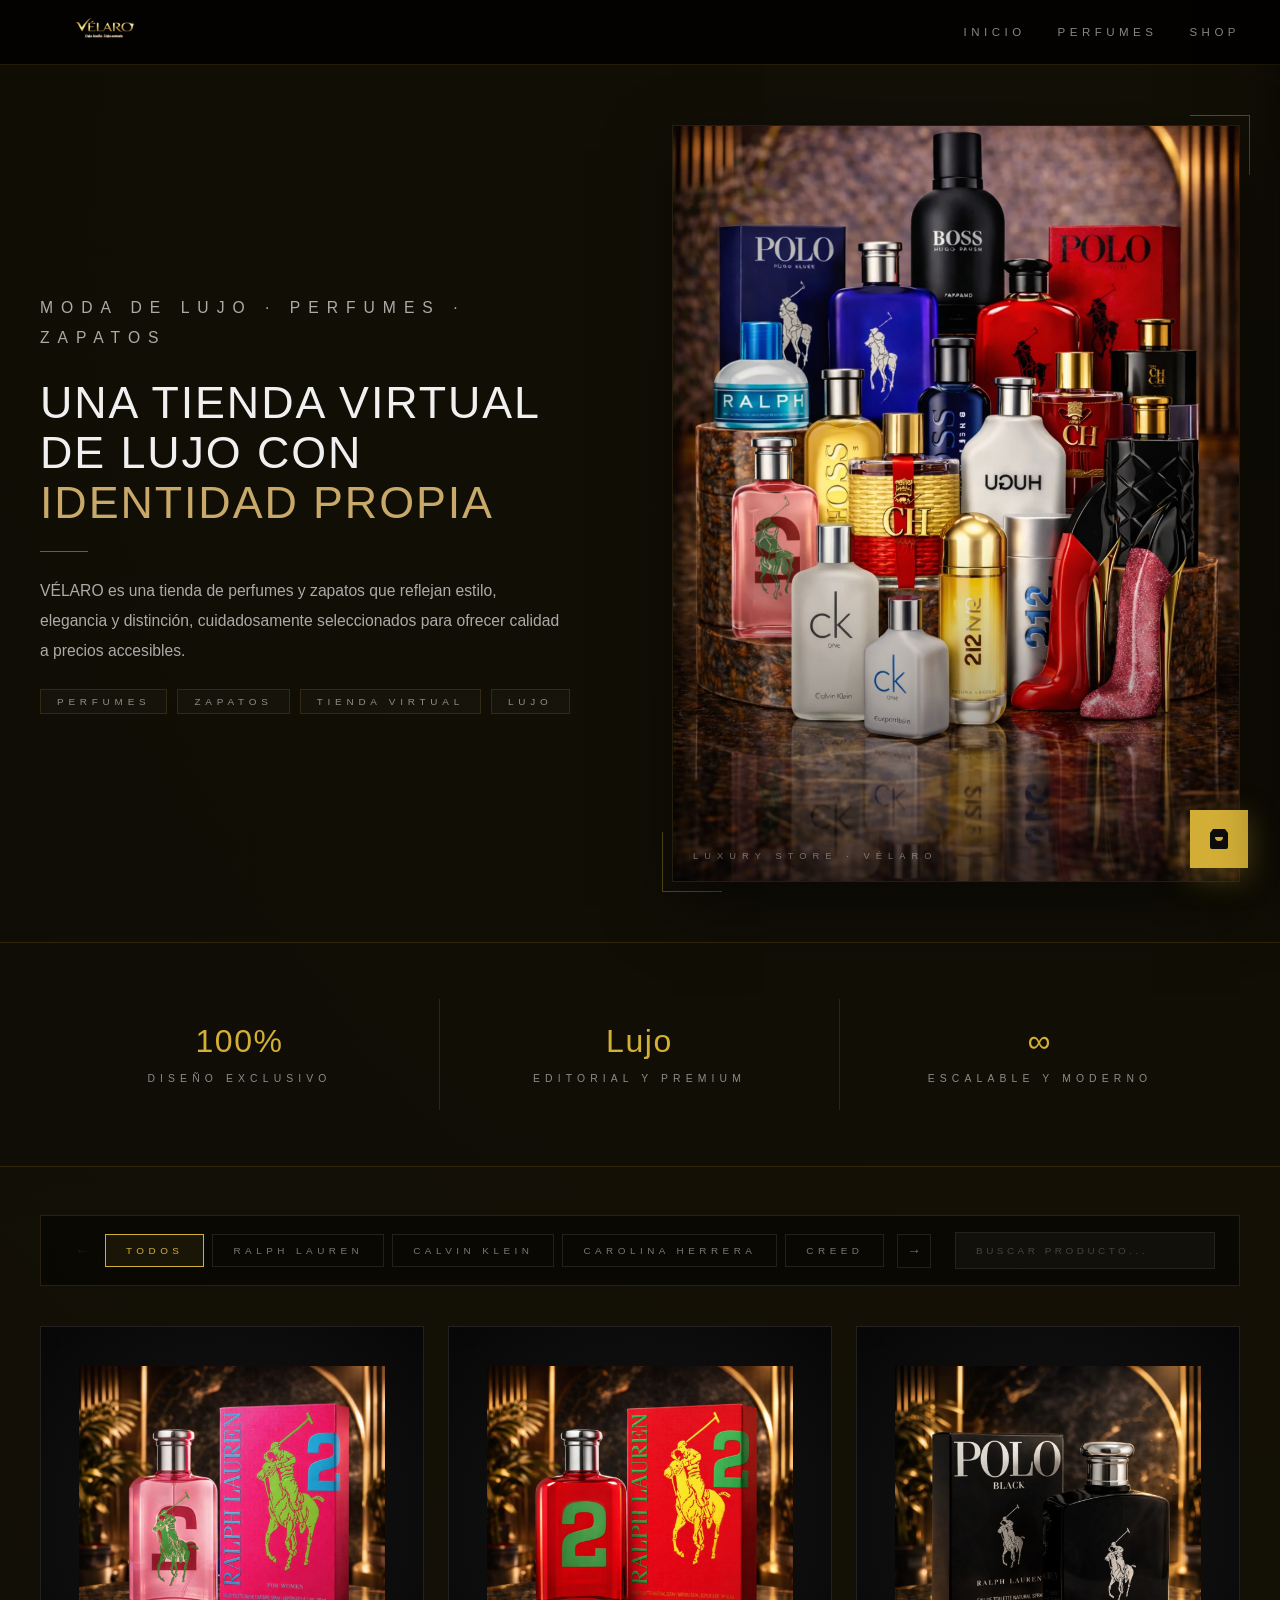
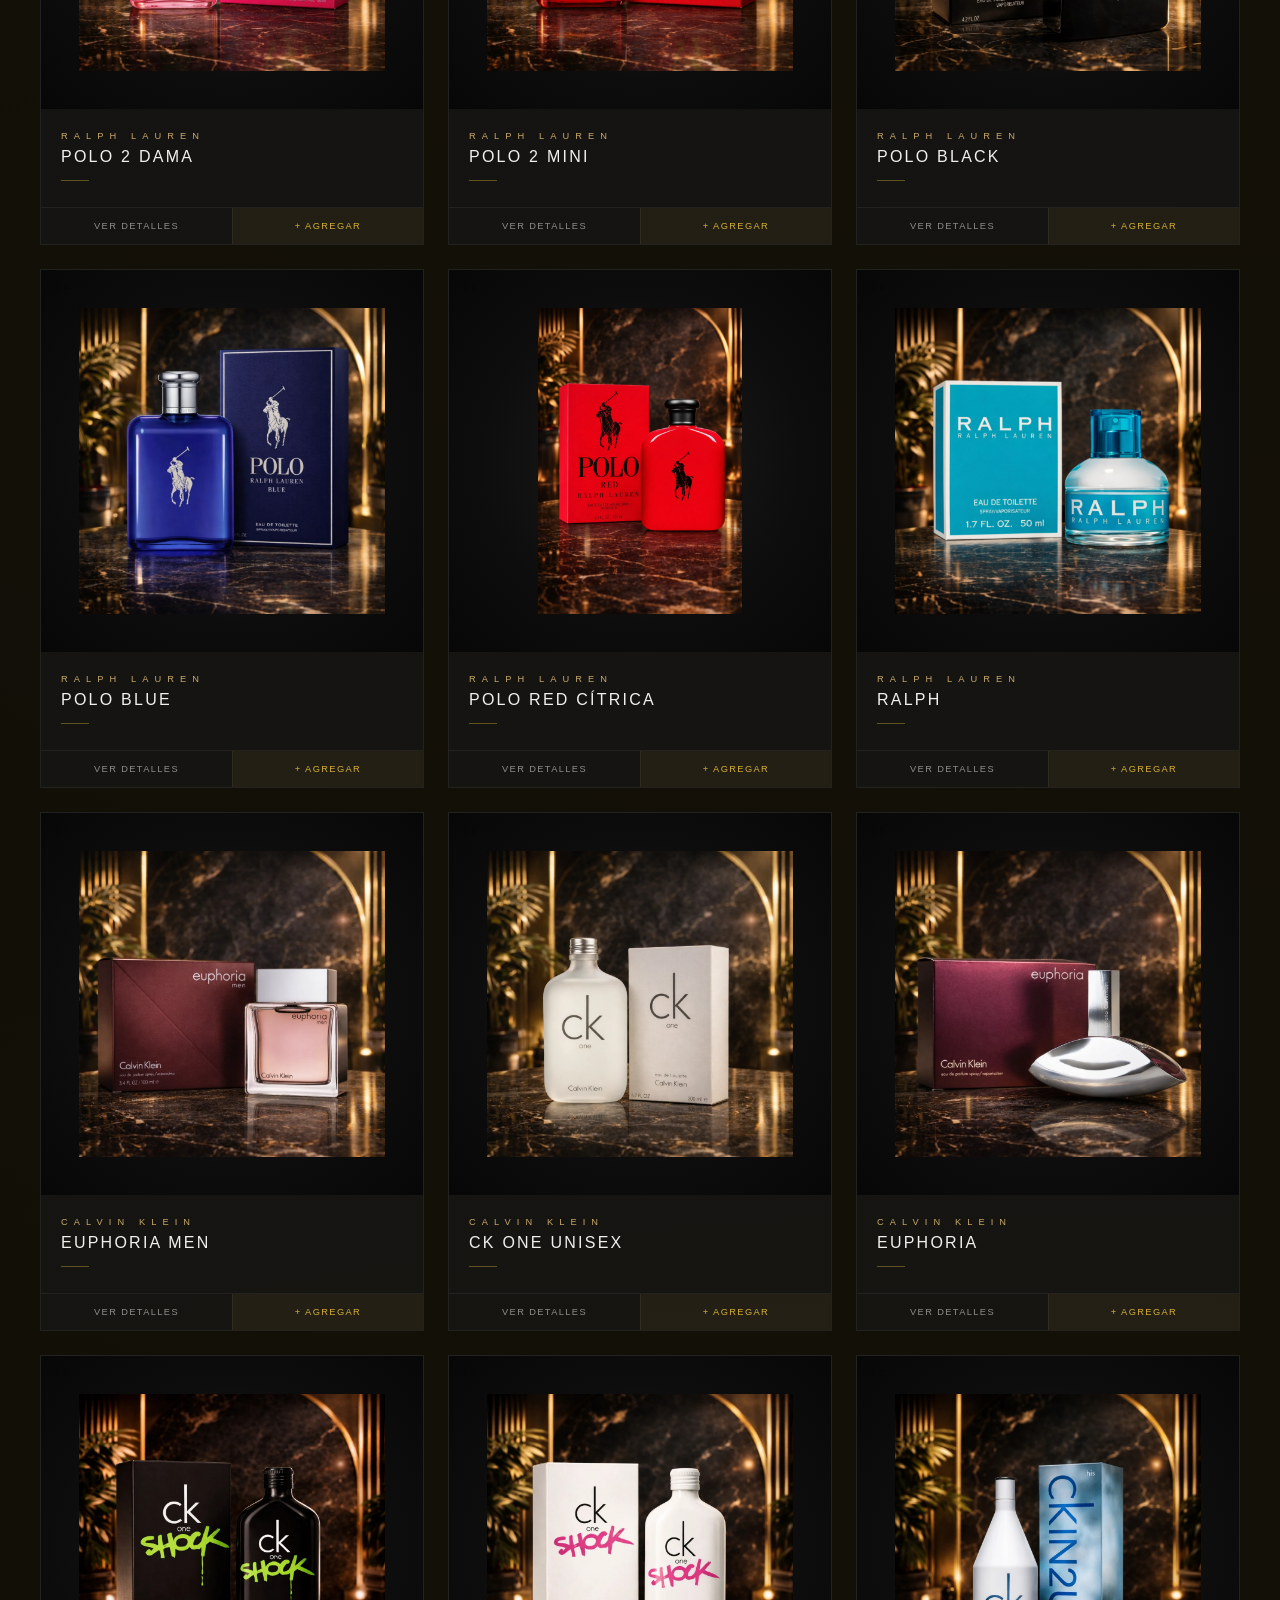
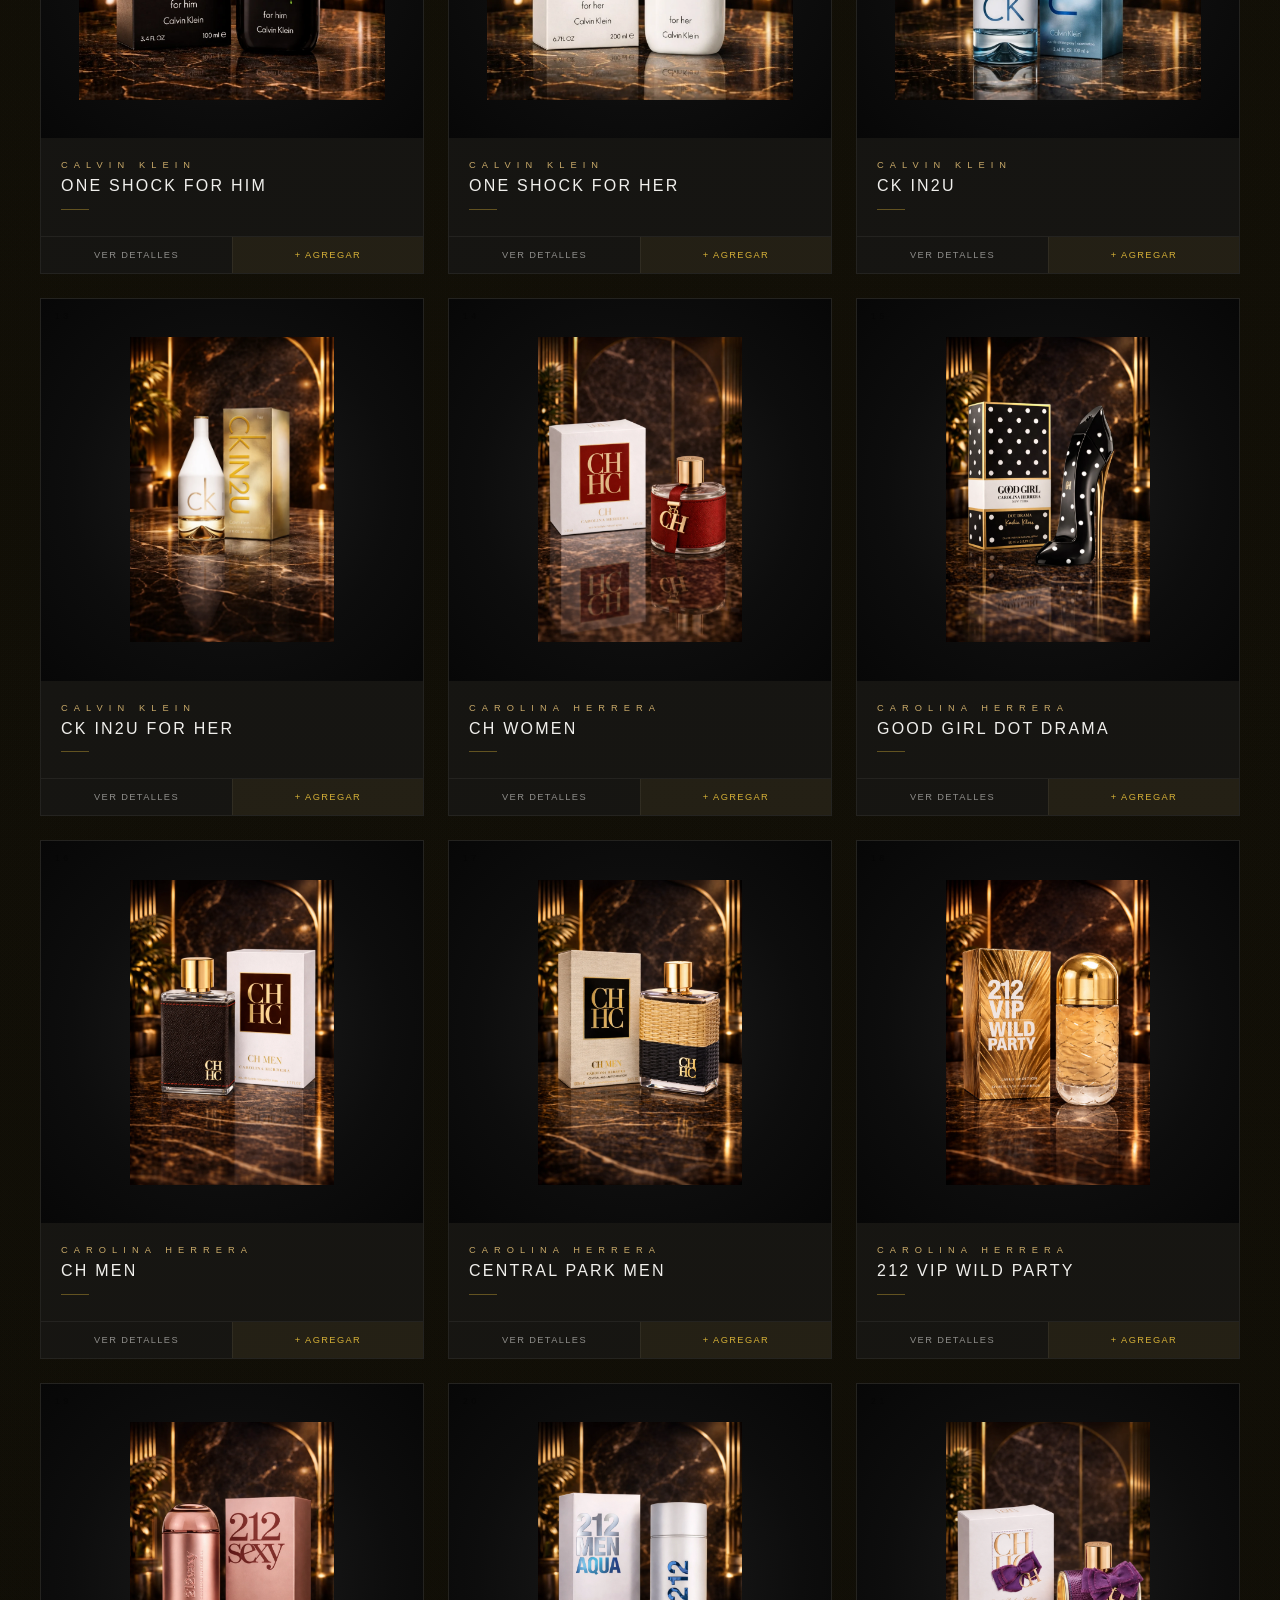
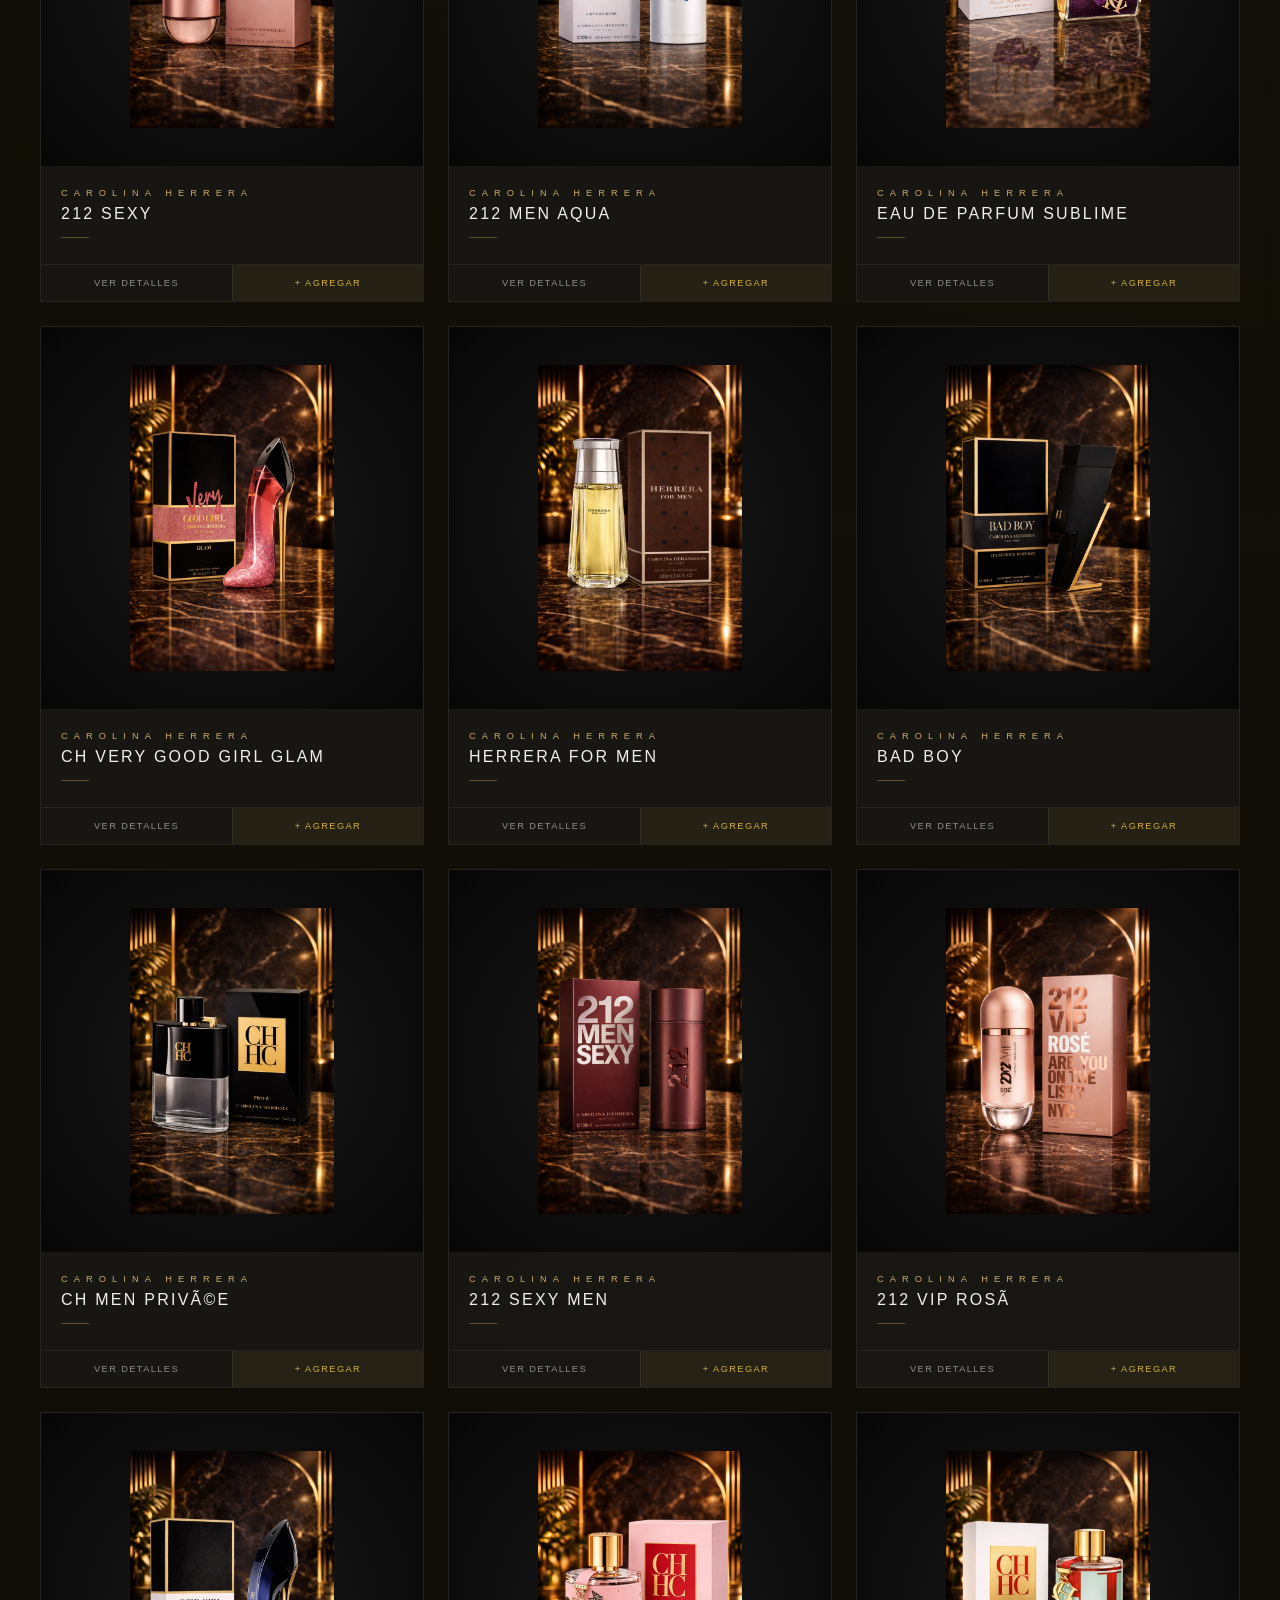
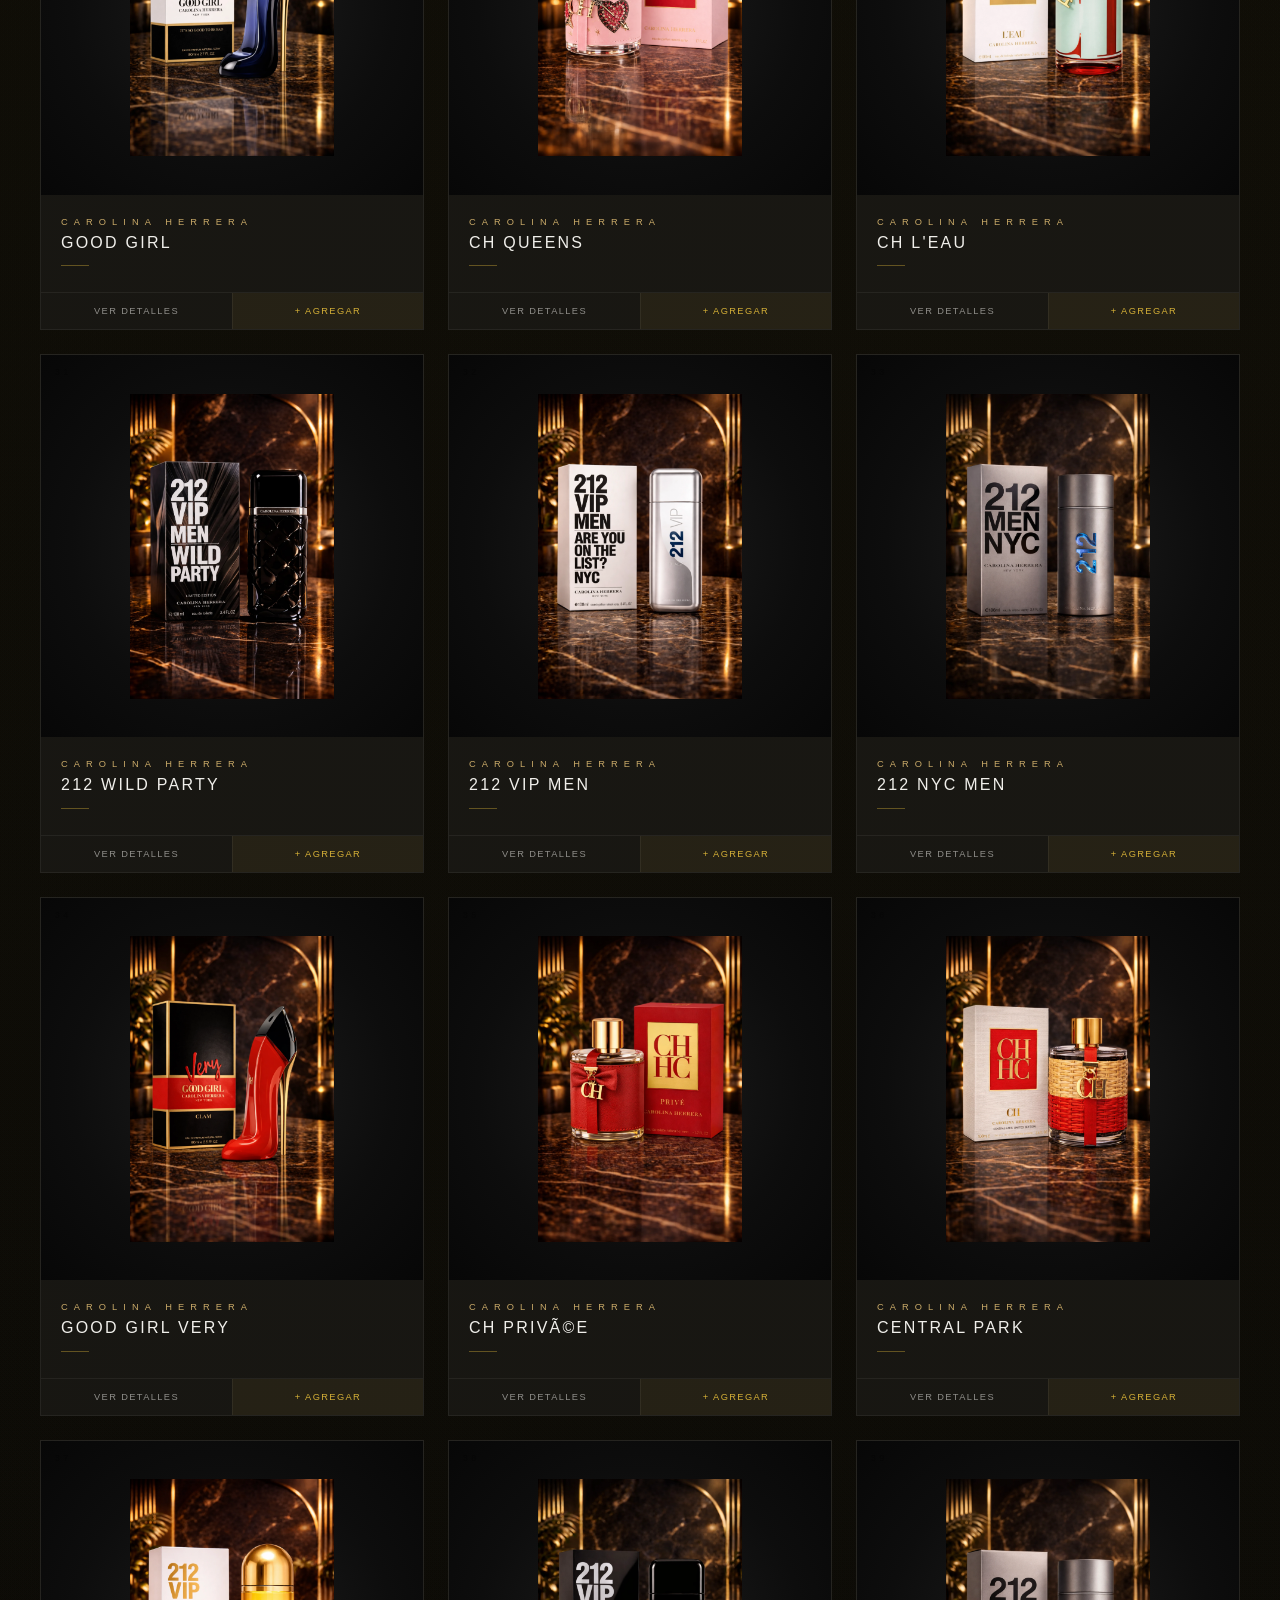
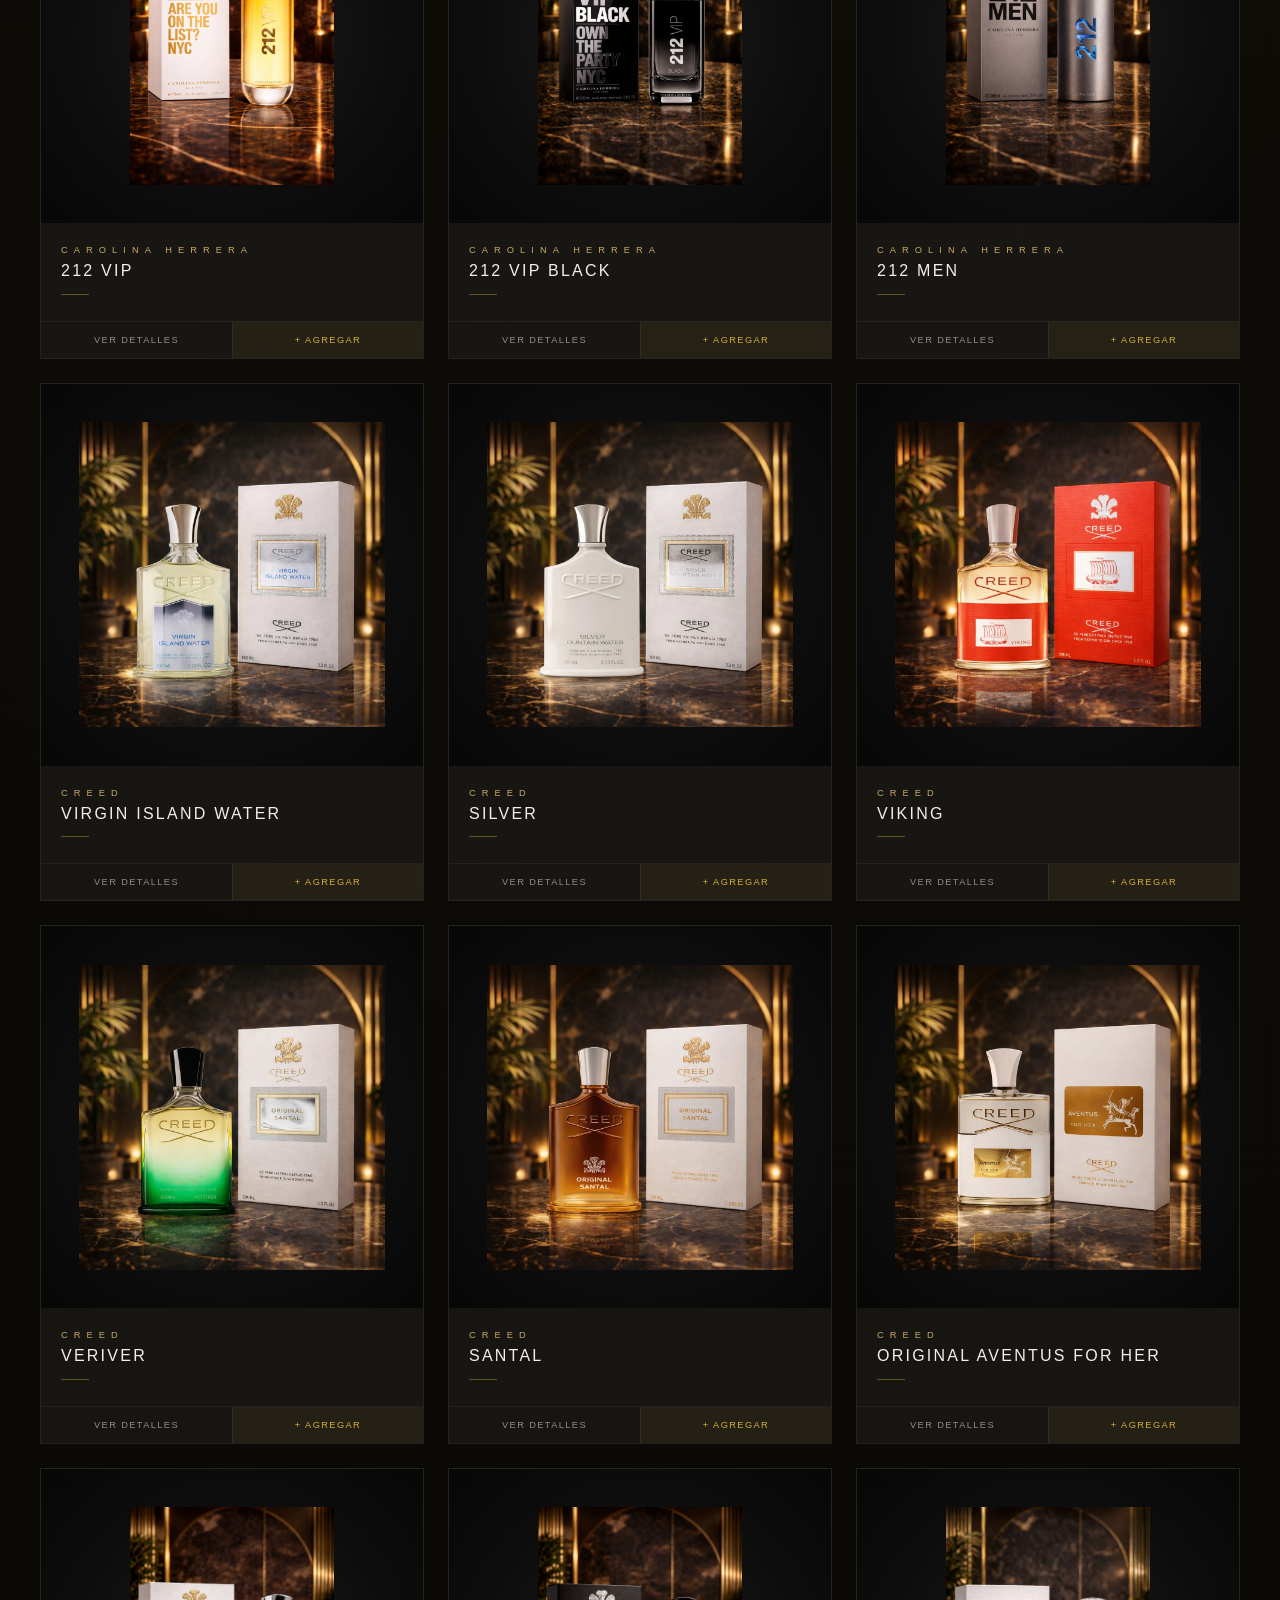
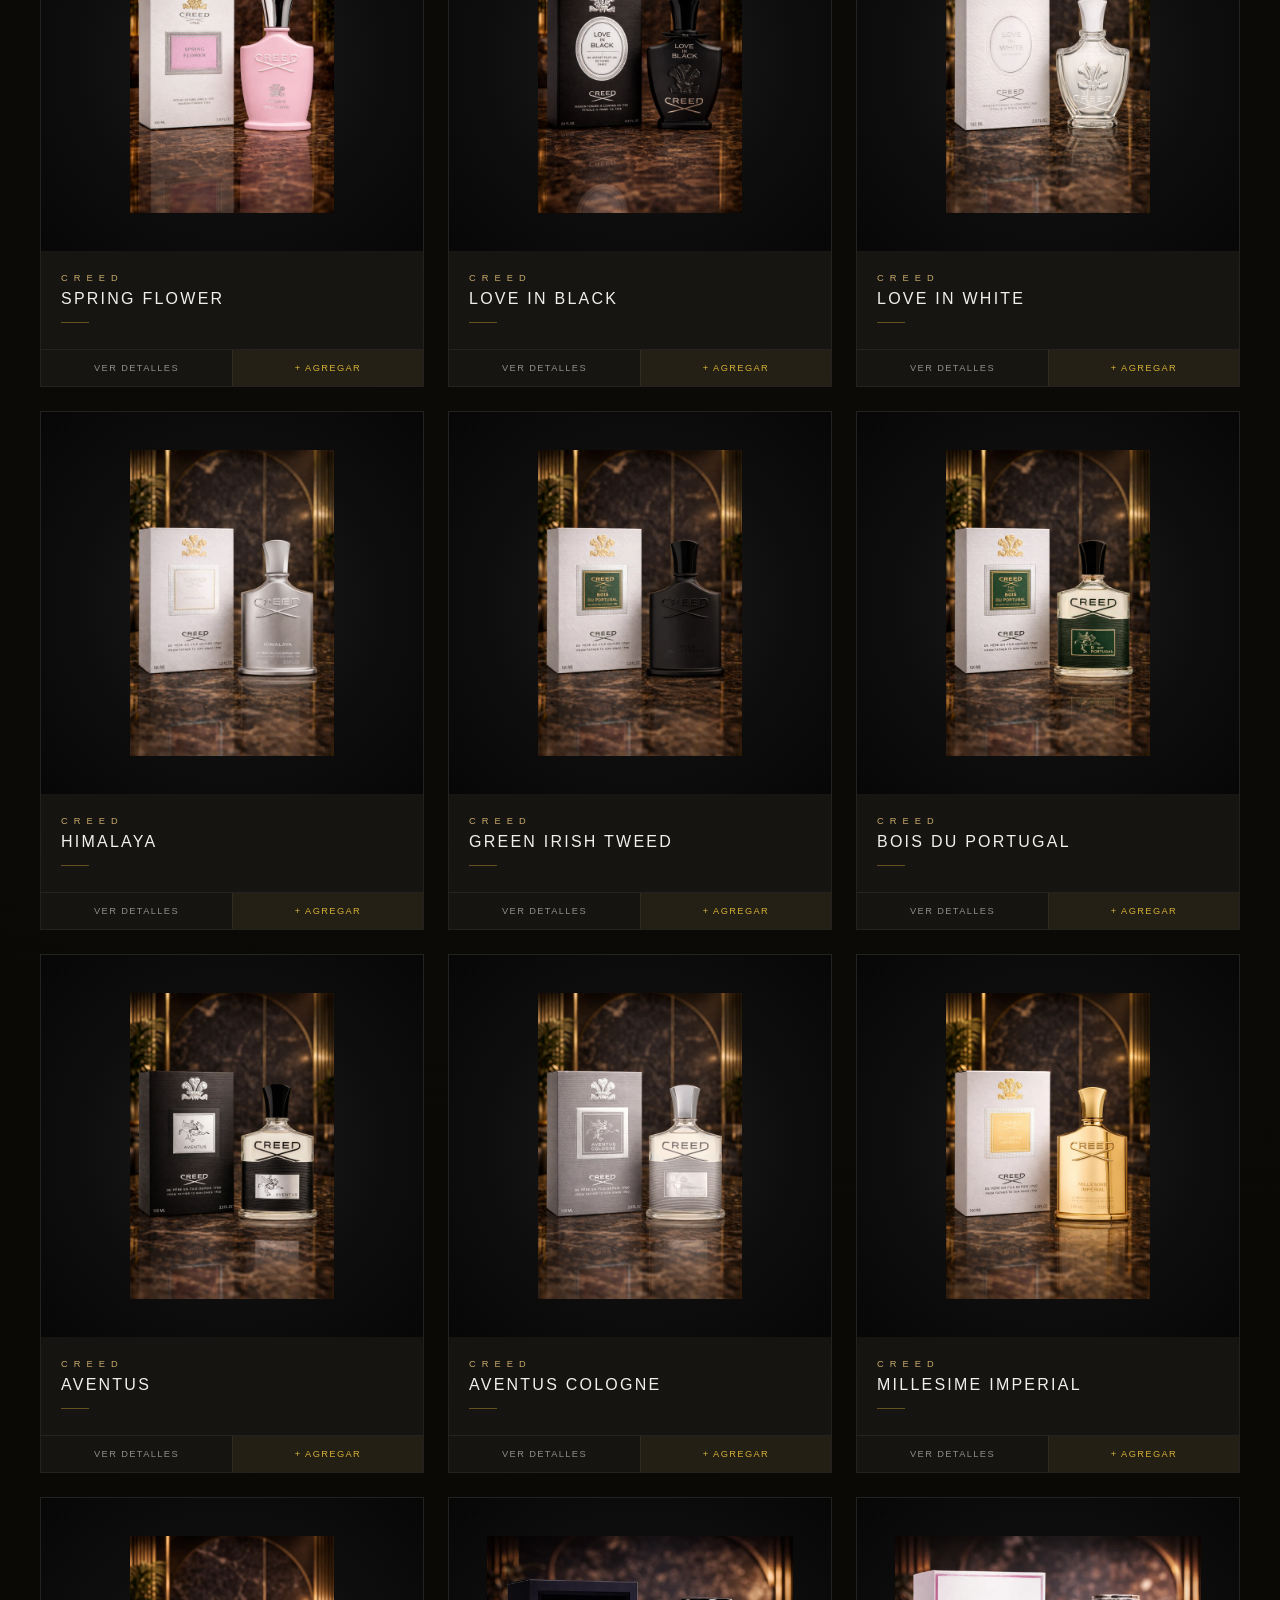
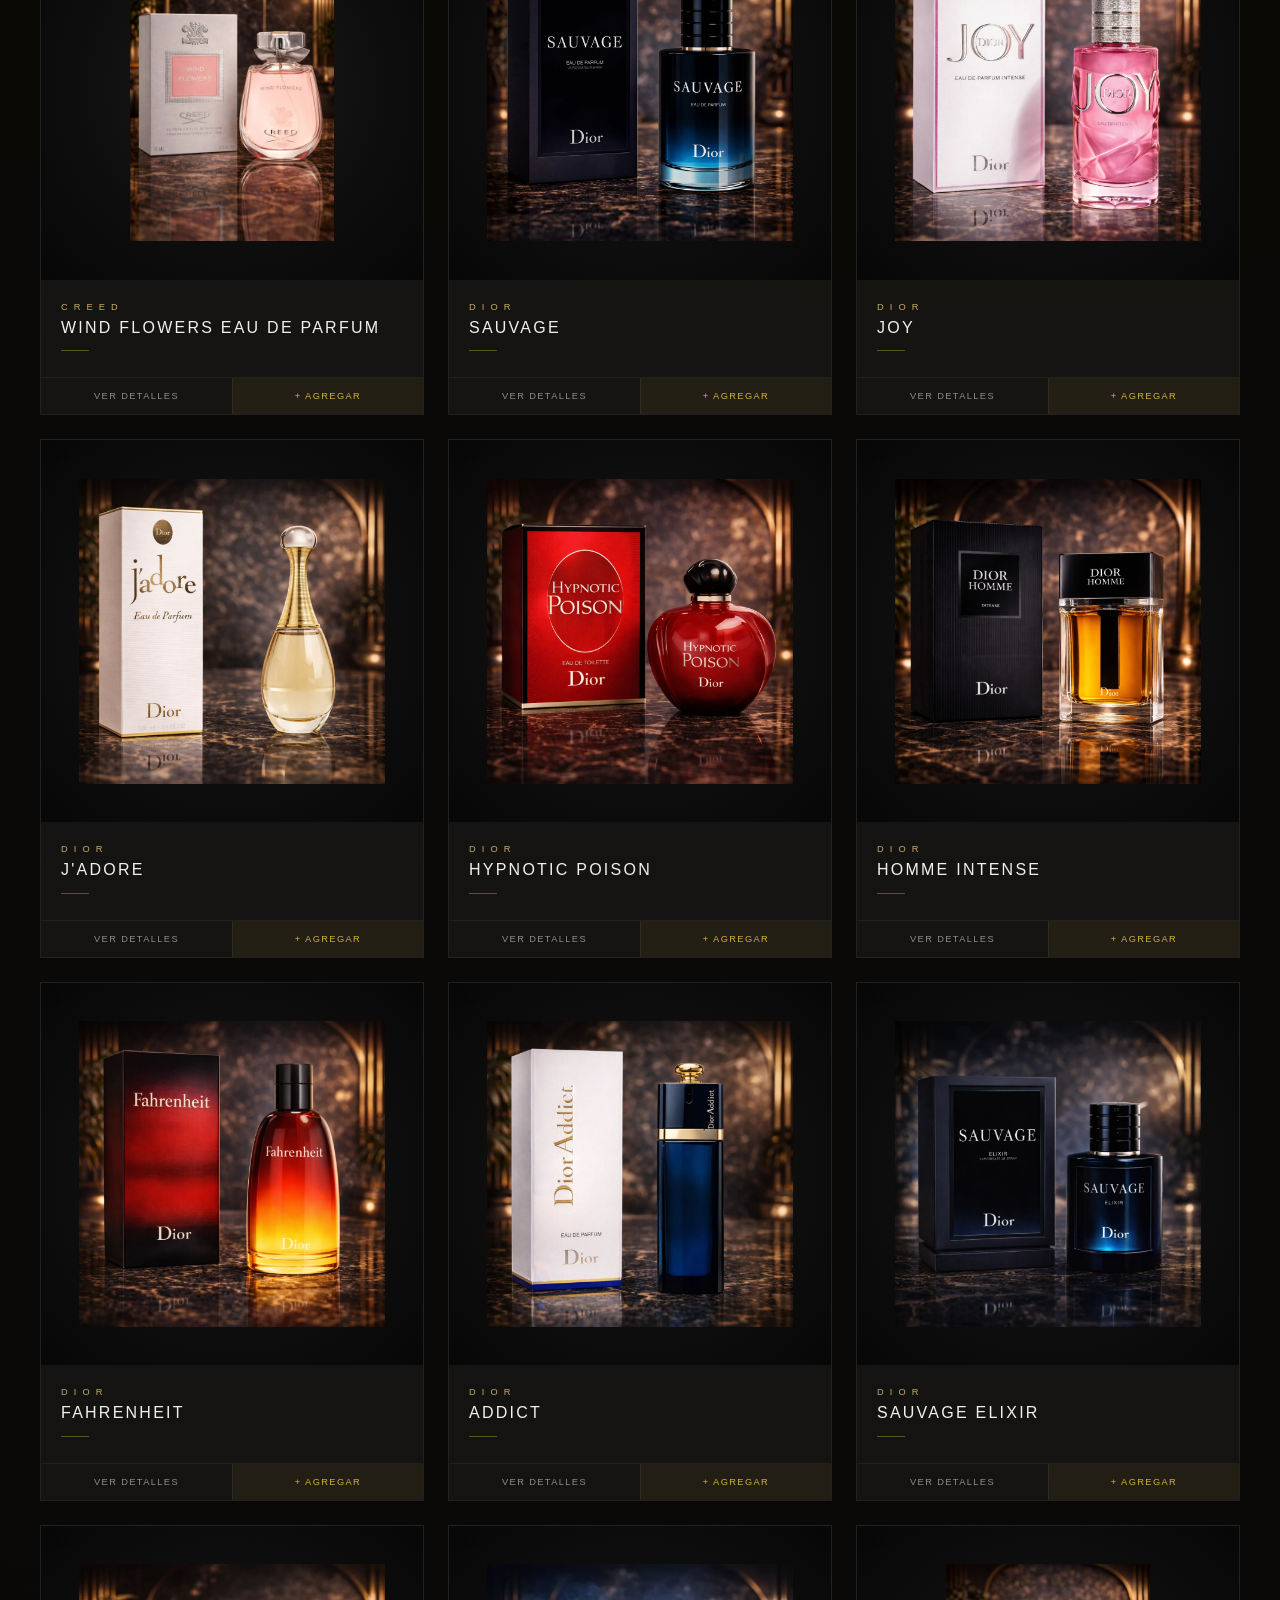
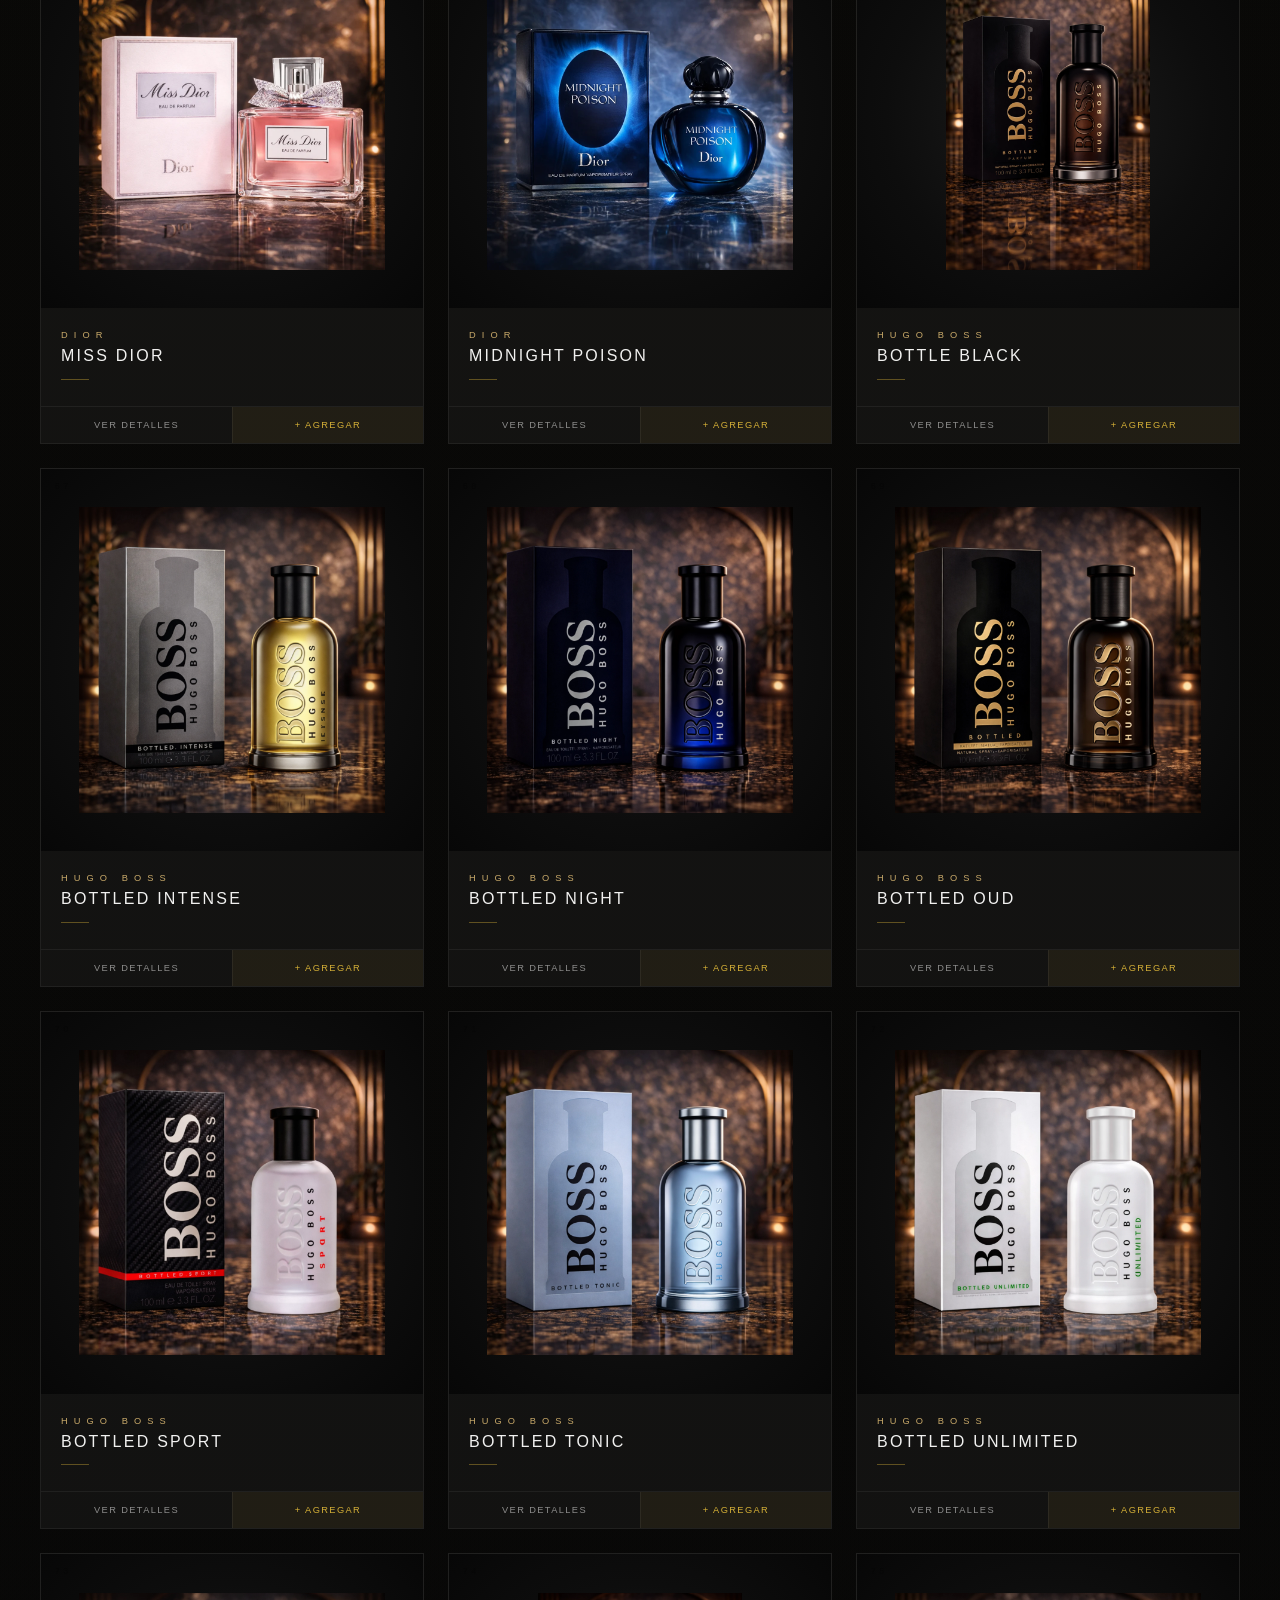
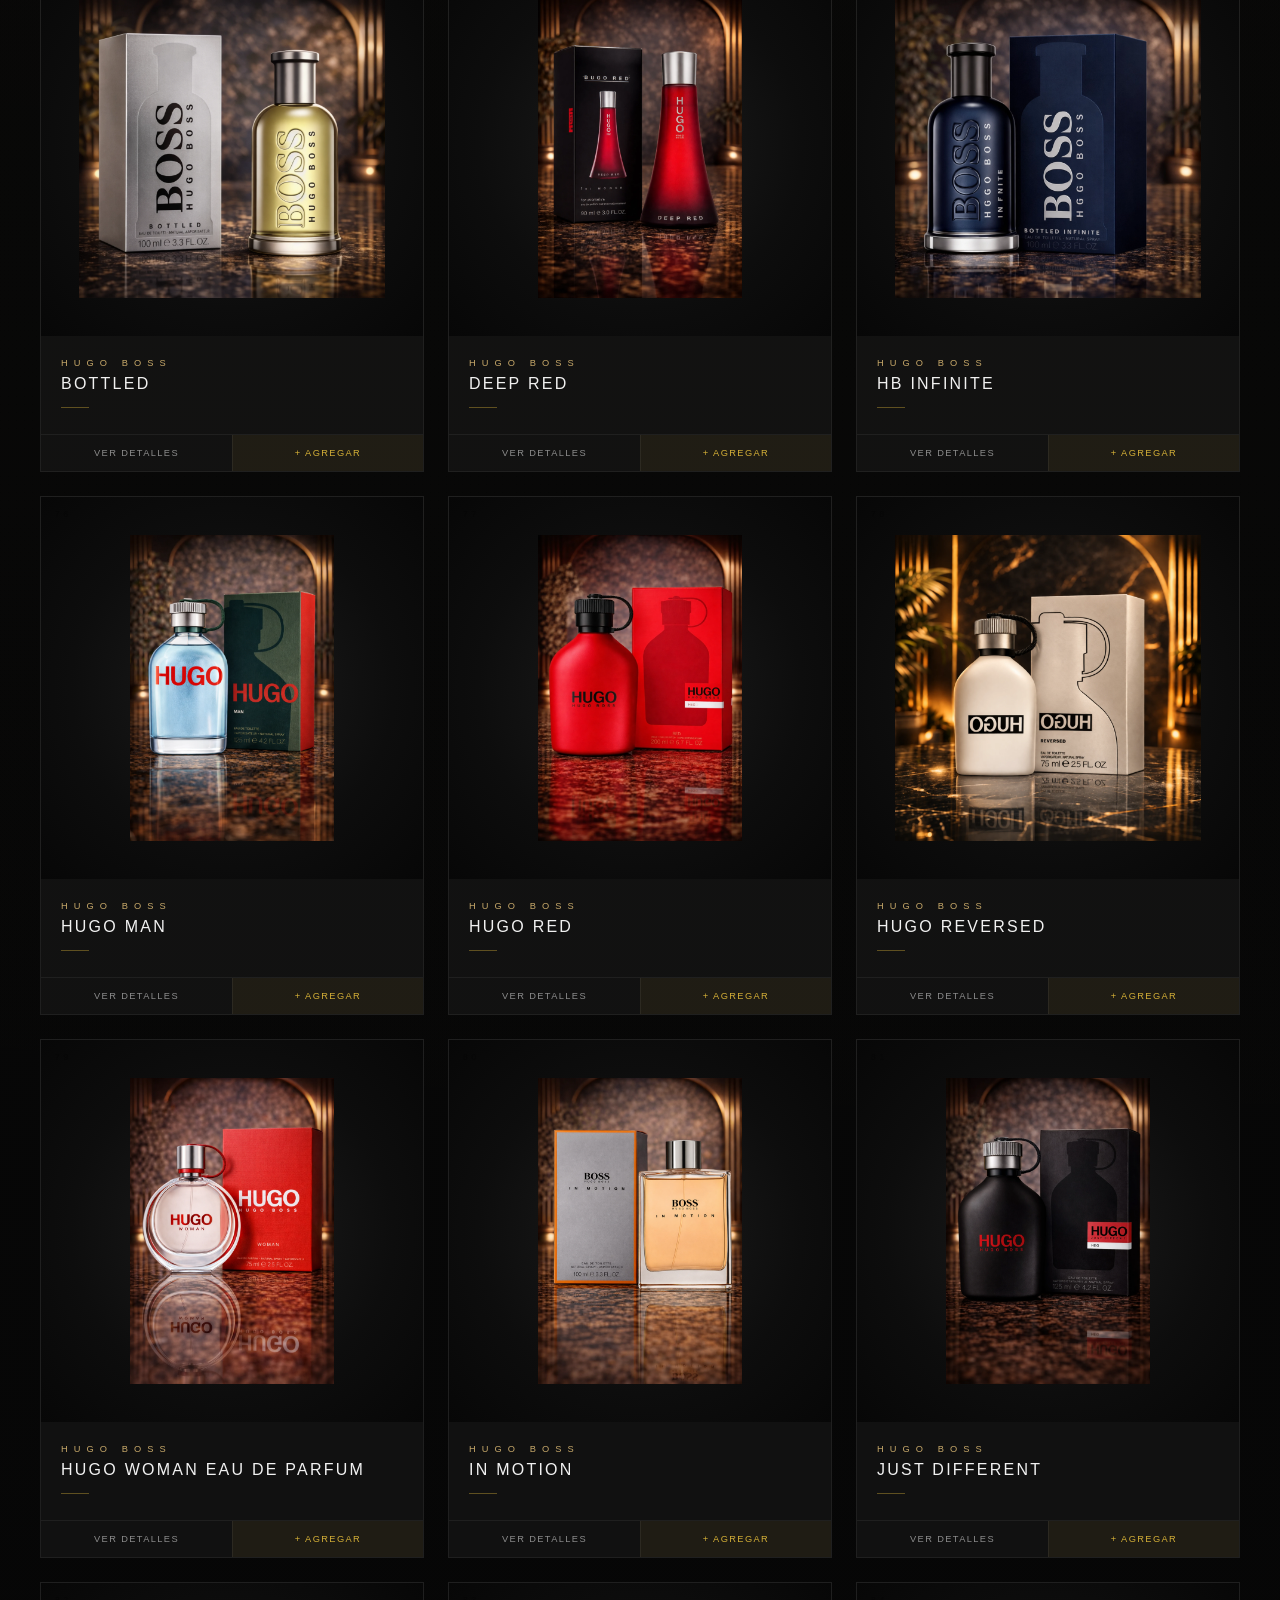
==== commit 947ea1e8: "Actualización de cambios" ====
--- a/index.html
+++ b/index.html
@@ -4,1108 +4,7 @@
   <meta charset="UTF-8" />
   <meta name="viewport" content="width=device-width, initial-scale=1.0" />
   <title>VÉLARO | Tienda virtual de lujo</title>
-  <style>
-    :root {
-      --gold: #d4af37;
-      --gold-soft: #c8a96a;
-      --text: rgba(255,255,255,0.94);
-      --muted: rgba(255,255,255,0.52);
-      --line: rgba(212,175,55,0.15);
-      --card: rgba(255,255,255,0.02);
-      --shadow: 0 24px 60px rgba(0,0,0,0.5);
-    }
-
-    * { margin: 0; padding: 0; box-sizing: border-box; }
-    html { scroll-behavior: smooth; }
-
-    body {
-      font-family: Inter, Arial, Helvetica, sans-serif;
-      background:
-        radial-gradient(circle at top right, rgba(212,175,55,0.08), transparent 30%),
-        radial-gradient(circle at bottom left, rgba(212,175,55,0.05), transparent 25%),
-        linear-gradient(180deg, #020202 0%, #070707 50%, #020202 100%);
-      color: var(--text);
-      overflow-x: hidden;
-    }
-
-    a { color: inherit; text-decoration: none; }
-    img { display: block; max-width: 100%; }
-
-    .container {
-      width: min(1200px, calc(100% - 48px));
-      margin: 0 auto;
-    }
-
-    /* ── NAVBAR ── */
-    .topbar {
-      position: sticky;
-      top: 0;
-      z-index: 100;
-      background: rgba(2,2,2,0.88);
-      backdrop-filter: blur(18px);
-      border-bottom: 1px solid var(--line);
-    }
-
-    .nav {
-      height: 64px;
-      display: flex;
-      align-items: center;
-      justify-content: space-between;
-      gap: 24px;
-    }
-
-    .logo img { width: 130px; height: auto; }
-
-    .menu {
-      display: flex;
-      align-items: center;
-      gap: 32px;
-      font-size: 0.72rem;
-      letter-spacing: 0.28rem;
-      text-transform: uppercase;
-      color: var(--muted);
-    }
-
-    .menu a { transition: color 0.25s; }
-    .menu a:hover { color: var(--gold); }
-
-    /* ── FILTER BAR ── */
-    .brand-filter-bar {
-      border: 1px solid var(--line);
-      background: rgba(0,0,0,0.6);
-      margin-bottom: 40px;
-    }
-
-    .brand-filter-inner {
-      display: flex;
-      flex-wrap: nowrap;
-      align-items: center;
-      justify-content: space-between;
-      gap: 24px;
-      padding: 16px 24px;
-    }
-
-    .filter-btns-wrap {
-      display: flex;
-      align-items: center;
-      gap: 6px;
-      flex-shrink: 1;
-      min-width: 0;
-    }
-
-    .scroll-arrow {
-      flex-shrink: 0;
-      background: transparent;
-      border: 1px solid rgba(255,255,255,0.1);
-      color: rgba(255,255,255,0.45);
-      width: 34px;
-      height: 34px;
-      display: flex;
-      align-items: center;
-      justify-content: center;
-      cursor: pointer;
-      transition: all 0.25s ease;
-      font-size: 0.85rem;
-      line-height: 1;
-    }
-
-    .scroll-arrow:hover {
-      border-color: rgba(212,175,55,0.4);
-      color: var(--gold);
-    }
-
-    .scroll-arrow:disabled {
-      opacity: 0.2;
-      cursor: default;
-      border-color: rgba(255,255,255,0.05);
-    }
-
-    .filter-btns {
-      display: flex;
-      gap: 8px;
-      flex-shrink: 1;
-      min-width: 0;
-      overflow-x: auto;
-      -ms-overflow-style: none;
-      scrollbar-width: none;
-      scroll-behavior: smooth;
-    }
-
-    .filter-btns::-webkit-scrollbar { display: none; }
-
-    .filter-btn {
-      background: transparent;
-      border: 1px solid rgba(255,255,255,0.1);
-      color: rgba(255,255,255,0.45);
-      font-family: Inter, Arial, sans-serif;
-      font-size: 0.62rem;
-      letter-spacing: 0.28rem;
-      text-transform: uppercase;
-      padding: 10px 20px;
-      cursor: pointer;
-      white-space: nowrap;
-      transition: all 0.25s ease;
-    }
-
-    .filter-btn:hover {
-      border-color: rgba(212,175,55,0.4);
-      color: var(--gold);
-    }
-
-    .filter-btn.active {
-      border-color: var(--gold);
-      color: var(--gold);
-      background: rgba(212,175,55,0.08);
-    }
-
-    .search-wrap {
-      flex-shrink: 0;
-      width: 260px;
-    }
-
-    .search-input {
-      width: 100%;
-      background: rgba(255,255,255,0.03);
-      border: 1px solid rgba(255,255,255,0.08);
-      color: rgba(255,255,255,0.8);
-      font-family: Inter, Arial, sans-serif;
-      font-size: 0.62rem;
-      letter-spacing: 0.22rem;
-      text-transform: uppercase;
-      padding: 12px 20px;
-      outline: none;
-      transition: border-color 0.25s;
-    }
-
-    .search-input::placeholder {
-      color: rgba(255,255,255,0.22);
-      letter-spacing: 0.22rem;
-    }
-
-    .search-input:focus {
-      border-color: rgba(212,175,55,0.35);
-    }
-
-    /* ── SCROLL MARGIN ── */
-    #inicio, #perfumes {
-      scroll-margin-top: 80px;
-    }
-
-    /* ── HERO ── */
-    .hero {
-      min-height: calc(100vh - 64px);
-      display: flex;
-      align-items: center;
-      padding: 60px 0;
-    }
-
-    .hero-grid {
-      display: grid;
-      grid-template-columns: 1fr 1fr;
-      gap: 64px;
-      align-items: center;
-    }
-
-    .hero-left {
-      display: flex;
-      flex-direction: column;
-      gap: 24px;
-    }
-
-    .eyebrow {
-      font-size: 0.65rem;
-      letter-spacing: 0.5rem;
-      text-transform: uppercase;
-      color: var(--gold-soft);
-    }
-
-    .hero-left h1 {
-      font-size: clamp(2rem, 3.5vw, 3.6rem);
-      line-height: 1.12;
-      font-weight: 200;
-      letter-spacing: 0.12rem;
-      text-transform: uppercase;
-    }
-
-    .hero-left h1 em {
-      font-style: normal;
-      color: var(--gold-soft);
-    }
-
-    .hero-left p {
-      font-size: 0.98rem;
-      line-height: 1.9;
-      color: rgba(255,255,255,0.65);
-      max-width: 520px;
-    }
-
-    .hero-divider {
-      width: 48px;
-      height: 1px;
-      background: var(--gold);
-      opacity: 0.5;
-    }
-
-    .hero-tags {
-      display: flex;
-      flex-wrap: wrap;
-      gap: 10px;
-    }
-
-    .tag {
-      padding: 6px 16px;
-      border: 1px solid var(--line);
-      font-size: 0.62rem;
-      letter-spacing: 0.3rem;
-      text-transform: uppercase;
-      color: var(--muted);
-      background: rgba(255,255,255,0.02);
-    }
-
-    /* ── IMAGEN HERO ── */
-    .hero-right { position: relative; }
-
-    .image-frame {
-      position: relative;
-      border: 1px solid var(--line);
-      overflow: hidden;
-      background: #050505;
-      box-shadow: var(--shadow);
-      aspect-ratio: 3 / 4;
-    }
-
-    .image-frame img {
-      width: 100%;
-      height: 100%;
-      object-fit: cover;
-      display: block;
-      transition: transform 0.6s ease;
-    }
-
-    .image-frame:hover img { transform: scale(1.03); }
-
-    .image-frame::after {
-      content: "";
-      position: absolute;
-      inset: 0;
-      background: linear-gradient(180deg, transparent 55%, rgba(0,0,0,0.6) 100%);
-      pointer-events: none;
-    }
-
-    .image-label {
-      position: absolute;
-      bottom: 20px;
-      left: 20px;
-      z-index: 5;
-      font-size: 0.58rem;
-      letter-spacing: 0.38rem;
-      text-transform: uppercase;
-      color: rgba(255,255,255,0.38);
-    }
-
-    .frame-accent {
-      position: absolute;
-      top: -10px;
-      right: -10px;
-      width: 60px;
-      height: 60px;
-      border-top: 1px solid var(--gold);
-      border-right: 1px solid var(--gold);
-      opacity: 0.4;
-      pointer-events: none;
-    }
-
-    .frame-accent-b {
-      position: absolute;
-      bottom: -10px;
-      left: -10px;
-      width: 60px;
-      height: 60px;
-      border-bottom: 1px solid var(--gold);
-      border-left: 1px solid var(--gold);
-      opacity: 0.4;
-      pointer-events: none;
-    }
-
-    /* ── STATS ── */
-    .stats {
-      padding: 56px 0;
-      border-top: 1px solid var(--line);
-      border-bottom: 1px solid var(--line);
-    }
-
-    .stats-grid {
-      display: grid;
-      grid-template-columns: repeat(3, 1fr);
-    }
-
-    .stat-item {
-      text-align: center;
-      padding: 24px;
-      border-right: 1px solid var(--line);
-    }
-
-    .stat-item:last-child { border-right: none; }
-
-    .stat-item strong {
-      display: block;
-      font-size: 2rem;
-      font-weight: 200;
-      color: var(--gold);
-      letter-spacing: 0.1rem;
-      margin-bottom: 8px;
-    }
-
-    .stat-item span {
-      font-size: 0.65rem;
-      letter-spacing: 0.32rem;
-      text-transform: uppercase;
-      color: var(--muted);
-    }
-
-    /* ── SECCIÓN PERFUMES ── */
-    .brand-section {
-      padding: 48px 0 100px;
-      border-bottom: 1px solid var(--line);
-      position: relative;
-    }
-
-    .brand-section::before {
-      content: "";
-      position: absolute;
-      inset: 0;
-      background:
-        radial-gradient(circle at 80% 20%, rgba(212,175,55,0.04), transparent 40%),
-        radial-gradient(circle at 20% 80%, rgba(212,175,55,0.03), transparent 35%);
-      pointer-events: none;
-    }
-
-    /* ── GRID DE PRODUCTOS ── */
-    .products-grid {
-      display: grid;
-      grid-template-columns: repeat(3, 1fr);
-      gap: 24px;
-    }
-
-    /* ── TARJETA ── */
-    .product-card {
-      background: #111111;
-      border: 1px solid rgba(255,255,255,0.06);
-      display: flex;
-      flex-direction: column;
-      transition: transform 0.35s ease, box-shadow 0.35s ease, border-color 0.35s ease;
-      cursor: pointer;
-    }
-
-    .product-card:hover {
-      transform: translateY(-6px);
-      box-shadow: 0 20px 50px rgba(0,0,0,0.6), 0 0 0 1px rgba(212,175,55,0.2);
-      border-color: rgba(212,175,55,0.25);
-    }
-
-
-.product-img-wrap {
-  position: relative;
-  background: radial-gradient(ellipse at center, #1c1c1c 0%, #0d0d0d 60%, #070707 100%);
-  aspect-ratio: 1 / 1;
-  overflow: hidden;
-  display: flex;
-  align-items: center;
-  justify-content: center;
-  cursor: pointer;
-}
-    }
-
-    .product-img-wrap img {
-      width: 80%;
-      height: 80%;
-      object-fit: contain;
-      transition: transform 0.5s ease;
-    }
-
-    .product-card:hover .product-img-wrap img {
-      transform: scale(1.07);
-    }
-
-    .product-number {
-      position: absolute;
-      top: 12px;
-      left: 14px;
-      font-size: 0.52rem;
-      letter-spacing: 0.25rem;
-      color: rgba(0,0,0,0.25);
-      font-weight: 500;
-    }
-
-    .product-info {
-      padding: 22px 20px 0;
-      display: flex;
-      flex-direction: column;
-      gap: 6px;
-      flex: 1;
-    }
-
-    .product-brand {
-      font-size: 0.58rem;
-      letter-spacing: 0.38rem;
-      text-transform: uppercase;
-      color: var(--gold-soft);
-    }
-
-    .product-name {
-      font-size: 1rem;
-      letter-spacing: 0.14rem;
-      text-transform: uppercase;
-      color: var(--text);
-      font-weight: 300;
-      line-height: 1.3;
-    }
-
-    .product-separator {
-      width: 28px;
-      height: 1px;
-      background: rgba(212,175,55,0.4);
-      margin: 6px 0;
-    }
-
-    /* ── SHOP PAGE ── */
-    #mainPage { display: block; }
-
-    #shopPage {
-      display: none;
-      position: fixed;
-      inset: 0;
-      z-index: 800;
-      background: #080808;
-      overflow-y: auto;
-    }
-    #shopPage.open {
-      display: block;
-      animation: shopPageIn .35s ease;
-    }
-    @keyframes shopPageIn {
-      from { opacity: 0; transform: translateY(20px); }
-      to   { opacity: 1; transform: translateY(0); }
-    }
-
-    .shop-topbar {
-      position: sticky;
-      top: 0;
-      z-index: 10;
-      background: rgba(8,8,8,0.96);
-      backdrop-filter: blur(16px);
-      border-bottom: 1px solid rgba(212,175,55,0.12);
-    }
-    .shop-nav {
-      display: flex;
-      align-items: center;
-      justify-content: space-between;
-      height: 64px;
-    }
-    .shop-back-btn {
-      display: flex;
-      align-items: center;
-      gap: 8px;
-      background: none;
-      border: none;
-      color: var(--muted);
-      font-size: 0.62rem;
-      letter-spacing: 0.15em;
-      text-transform: uppercase;
-      cursor: pointer;
-      font-family: inherit;
-      transition: color .2s;
-      width: 100px;
-    }
-    .shop-back-btn svg { width: 16px; height: 16px; flex-shrink: 0; }
-    .shop-back-btn:hover { color: var(--gold); }
-    .shop-logo img { height: 36px; }
-
-    .shop-page-content { padding: 60px 0 80px; }
-    .shop-page-header { text-align: center; margin-bottom: 50px; padding: 0 20px; }
-
-    .shop-loading, .shop-unconfigured, .shop-error {
-      display: flex;
-      flex-direction: column;
-      align-items: center;
-      justify-content: center;
-      gap: 16px;
-      padding: 80px 20px;
-      color: rgba(255,255,255,0.25);
-      font-size: 0.7rem;
-      letter-spacing: 0.1em;
-      text-transform: uppercase;
-    }
-    .shop-spinner {
-      width: 32px;
-      height: 32px;
-      border: 2px solid rgba(212,175,55,0.15);
-      border-top-color: var(--gold);
-      border-radius: 50%;
-      animation: spin .8s linear infinite;
-    }
-    @keyframes spin { to { transform: rotate(360deg); } }
-    .shop-grid { display: none; }
-    .shop-precio {
-      color: var(--gold) !important;
-      font-size: 0.75rem !important;
-      font-weight: 600 !important;
-      letter-spacing: 0.05em !important;
-    }
-    .shop-no-img {
-      font-size: 2rem;
-      opacity: 0.2;
-    }
-
-    /* ── FOOTER ── */
-    footer {
-      padding: 32px 0;
-      border-top: 1px solid var(--line);
-    }
-
-    .footer-row {
-      display: flex;
-      justify-content: space-between;
-      align-items: center;
-      gap: 18px;
-      flex-wrap: wrap;
-      color: rgba(255,255,255,0.28);
-      font-size: 0.62rem;
-      text-transform: uppercase;
-      letter-spacing: 0.24rem;
-    }
-
-    /* ── HAMBURGER ── */
-    .hamburger {
-      display: none;
-      flex-direction: column;
-      gap: 5px;
-      background: none;
-      border: none;
-      cursor: pointer;
-      padding: 6px;
-      z-index: 200;
-    }
-    .hamburger span {
-      display: block;
-      width: 24px;
-      height: 1px;
-      background: rgba(255,255,255,0.7);
-      transition: all 0.3s ease;
-    }
-    .hamburger.open span:nth-child(1) { transform: translateY(6px) rotate(45deg); }
-    .hamburger.open span:nth-child(2) { opacity: 0; }
-    .hamburger.open span:nth-child(3) { transform: translateY(-6px) rotate(-45deg); }
-
-    .mobile-menu {
-      display: none;
-      position: fixed;
-      inset: 64px 0 0 0;
-      background: rgba(2,2,2,0.97);
-      backdrop-filter: blur(20px);
-      z-index: 150;
-      flex-direction: column;
-      align-items: center;
-      justify-content: center;
-      gap: 40px;
-    }
-    .mobile-menu.open { display: flex; }
-    .mobile-menu a {
-      font-size: 1.1rem;
-      letter-spacing: 0.4rem;
-      text-transform: uppercase;
-      color: rgba(255,255,255,0.6);
-      transition: color 0.25s;
-    }
-    .mobile-menu a:hover { color: var(--gold); }
-
-    /* ── RESPONSIVE ── */
-    @media (max-width: 1024px) {
-      .hero-grid { grid-template-columns: 1fr; gap: 40px; }
-      .hero { padding: 40px 0; min-height: auto; }
-      .image-frame { aspect-ratio: 4 / 3; max-width: 500px; margin: 0 auto; }
-      .stats-grid { grid-template-columns: repeat(3, 1fr); }
-      .products-grid { grid-template-columns: repeat(2, 1fr); }
-    }
-
-    @media (max-width: 768px) {
-      .menu { display: none; }
-      .hamburger { display: flex; }
-      .container { width: min(1200px, calc(100% - 28px)); }
-      .hero { padding: 32px 0; }
-      .hero-left h1 { font-size: clamp(1.7rem, 6vw, 2.4rem); }
-      .hero-left p { font-size: 0.9rem; }
-      .eyebrow { letter-spacing: 0.3rem; font-size: 0.6rem; }
-      .brand-section { padding: 32px 0 60px; }
-      .brand-filter-inner { flex-wrap: wrap; gap: 12px; padding: 12px 16px; }
-      .filter-btns-wrap { width: 100%; }
-      .search-wrap { width: 100%; }
-      .products-grid { grid-template-columns: repeat(2, 1fr); gap: 14px; }
-      .stats-grid { grid-template-columns: 1fr; }
-      .stat-item { border-right: none; border-bottom: 1px solid var(--line); padding: 18px; }
-      .stat-item:last-child { border-bottom: none; }
-      .footer-row { justify-content: center; text-align: center; flex-direction: column; gap: 8px; }
-      .brand-filter-bar { margin-bottom: 24px; }
-    }
-
-    @media (max-width: 480px) {
-      .products-grid { grid-template-columns: repeat(2, 1fr); gap: 10px; }
-      .product-info { padding: 14px 12px 0; }
-      .product-name { font-size: 0.82rem; letter-spacing: 0.08rem; }
-      .product-brand { font-size: 0.52rem; letter-spacing: 0.25rem; }
-      .product-btn { padding: 12px; font-size: 0.55rem; letter-spacing: 0.18rem; }
-      .hero-left h1 { font-size: clamp(1.5rem, 7vw, 2rem); }
-      .stat-item strong { font-size: 1.6rem; }
-      .filter-btn { padding: 8px 14px; font-size: 0.58rem; letter-spacing: 0.18rem; }
-      .scroll-arrow { width: 30px; height: 30px; }
-      .logo img { width: 100px; }
-    }
-
-    @media (max-width: 360px) {
-      .products-grid { grid-template-columns: 1fr; }
-      .container { width: calc(100% - 20px); }
-    }
-
-    /* ══ CARRITO ══ */
-    .product-actions {
-      display: grid;
-      grid-template-columns: 1fr 1fr;
-      border-top: 1px solid rgba(255,255,255,0.06);
-      margin-top: 20px;
-    }
-    .product-btn {
-      display: block;
-      text-align: center;
-      padding: 13px 8px;
-      font-size: 0.58rem;
-      letter-spacing: 0.15em;
-      text-transform: uppercase;
-      color: var(--muted);
-      transition: color 0.25s, background 0.25s;
-      cursor: pointer;
-      border: none;
-      background: none;
-      font-family: inherit;
-      width: 100%;
-    }
-    .product-btn:hover { color: var(--gold); background: rgba(212,175,55,0.05); }
-    .product-btn-cart {
-      display: block;
-      text-align: center;
-      padding: 13px 8px;
-      font-size: 0.58rem;
-      letter-spacing: 0.15em;
-      text-transform: uppercase;
-      color: var(--gold);
-      background: rgba(212,175,55,0.07);
-      border-left: 1px solid rgba(255,255,255,0.06);
-      transition: color 0.25s, background 0.25s;
-      cursor: pointer;
-      border-top: none;
-      border-right: none;
-      border-bottom: none;
-      font-family: inherit;
-      width: 100%;
-    }
-    .product-btn-cart:hover { background: rgba(212,175,55,0.16); color: #fff; }
-    .product-btn-cart.in-cart { color: #7ecb7e; background: rgba(126,203,126,0.08); }
-
-    /* FAB carrito */
-    .cart-fab {
-      position: fixed;
-      bottom: 32px;
-      right: 32px;
-      width: 58px;
-      height: 58px;
-      background: var(--gold);
-      border: none;
-      cursor: pointer;
-      display: flex;
-      align-items: center;
-      justify-content: center;
-      z-index: 900;
-      box-shadow: 0 8px 32px rgba(212,175,55,0.35);
-      transition: transform .2s, box-shadow .2s;
-    }
-    .cart-fab:hover { transform: scale(1.07); box-shadow: 0 12px 40px rgba(212,175,55,0.5); }
-    .cart-fab svg { width: 24px; height: 24px; fill: #0d0d0d; }
-    .cart-fab-badge {
-      position: absolute;
-      top: -6px;
-      right: -6px;
-      min-width: 22px;
-      height: 22px;
-      background: #0d0d0d;
-      color: var(--gold);
-      font-size: 0.65rem;
-      font-weight: 700;
-      border-radius: 11px;
-      display: flex;
-      align-items: center;
-      justify-content: center;
-      padding: 0 5px;
-      border: 1px solid var(--gold);
-      display: none;
-    }
-    .cart-fab-badge.visible { display: flex; }
-
-    /* Drawer carrito */
-    .cart-drawer {
-      position: fixed;
-      top: 0;
-      right: -420px;
-      width: 400px;
-      max-width: 95vw;
-      height: 100vh;
-      background: #0d0d0d;
-      border-left: 1px solid rgba(212,175,55,0.2);
-      z-index: 1100;
-      display: flex;
-      flex-direction: column;
-      transition: right .35s cubic-bezier(.4,0,.2,1);
-      box-shadow: -20px 0 60px rgba(0,0,0,0.6);
-    }
-    .cart-drawer.open { right: 0; }
-    .cart-drawer-overlay {
-      position: fixed;
-      inset: 0;
-      background: rgba(0,0,0,0.6);
-      backdrop-filter: blur(4px);
-      z-index: 1099;
-      opacity: 0;
-      pointer-events: none;
-      transition: opacity .35s;
-    }
-    .cart-drawer-overlay.open { opacity: 1; pointer-events: all; }
-    .cart-drawer-header {
-      padding: 28px 24px 20px;
-      border-bottom: 1px solid rgba(212,175,55,0.12);
-      display: flex;
-      align-items: center;
-      justify-content: space-between;
-      flex-shrink: 0;
-    }
-    .cart-drawer-title {
-      font-size: 0.65rem;
-      letter-spacing: 0.2em;
-      text-transform: uppercase;
-      color: var(--gold);
-    }
-    .cart-close-btn {
-      width: 32px;
-      height: 32px;
-      background: rgba(212,175,55,0.08);
-      border: 1px solid rgba(212,175,55,0.2);
-      color: var(--gold-soft);
-      cursor: pointer;
-      font-size: 1rem;
-      display: flex;
-      align-items: center;
-      justify-content: center;
-      transition: background .2s;
-    }
-    .cart-close-btn:hover { background: rgba(212,175,55,0.18); }
-    .cart-items-list {
-      flex: 1;
-      overflow-y: auto;
-      padding: 16px 0;
-    }
-    .cart-items-list::-webkit-scrollbar { width: 3px; }
-    .cart-items-list::-webkit-scrollbar-thumb { background: rgba(212,175,55,0.25); border-radius: 2px; }
-    .cart-item {
-      display: flex;
-      align-items: center;
-      gap: 14px;
-      padding: 12px 24px;
-      border-bottom: 1px solid rgba(255,255,255,0.04);
-      transition: background .2s;
-    }
-    .cart-item:hover { background: rgba(212,175,55,0.03); }
-    .cart-item-img {
-      width: 52px;
-      height: 64px;
-      object-fit: contain;
-      flex-shrink: 0;
-      filter: drop-shadow(0 4px 8px rgba(0,0,0,0.5));
-    }
-    .cart-item-info { flex: 1; min-width: 0; }
-    .cart-item-brand {
-      font-size: 0.55rem;
-      letter-spacing: 0.12em;
-      text-transform: uppercase;
-      color: var(--gold-soft);
-      opacity: 0.7;
-    }
-    .cart-item-name {
-      font-size: 0.82rem;
-      color: var(--text);
-      font-weight: 300;
-      margin-top: 2px;
-      line-height: 1.3;
-    }
-    .cart-item-remove {
-      width: 28px;
-      height: 28px;
-      background: none;
-      border: 1px solid rgba(255,255,255,0.08);
-      color: rgba(255,255,255,0.3);
-      cursor: pointer;
-      font-size: 0.75rem;
-      display: flex;
-      align-items: center;
-      justify-content: center;
-      flex-shrink: 0;
-      transition: all .2s;
-    }
-    .cart-item-remove:hover { border-color: rgba(255,80,80,0.4); color: rgba(255,100,100,0.8); }
-    .cart-empty {
-      display: flex;
-      flex-direction: column;
-      align-items: center;
-      justify-content: center;
-      height: 100%;
-      gap: 12px;
-      color: rgba(255,255,255,0.2);
-      font-size: 0.7rem;
-      letter-spacing: 0.1em;
-      text-transform: uppercase;
-    }
-    .cart-empty svg { width: 48px; height: 48px; opacity: 0.15; }
-    .cart-footer {
-      padding: 20px 24px 28px;
-      border-top: 1px solid rgba(212,175,55,0.12);
-      flex-shrink: 0;
-      display: flex;
-      flex-direction: column;
-      gap: 10px;
-    }
-    .cart-count-label {
-      font-size: 0.6rem;
-      letter-spacing: 0.12em;
-      color: rgba(255,255,255,0.35);
-      text-transform: uppercase;
-    }
-    .cart-count-label span { color: var(--gold); font-weight: 600; }
-    .cart-whatsapp-btn {
-      display: flex;
-      align-items: center;
-      justify-content: center;
-      gap: 10px;
-      padding: 15px 20px;
-      background: #25D366;
-      border: none;
-      cursor: pointer;
-      font-size: 0.65rem;
-      letter-spacing: 0.15em;
-      text-transform: uppercase;
-      color: #fff;
-      font-family: inherit;
-      font-weight: 600;
-      transition: background .2s, transform .15s;
-    }
-    .cart-whatsapp-btn:hover { background: #1ebe5b; transform: translateY(-1px); }
-    .cart-whatsapp-btn:disabled { background: rgba(255,255,255,0.08); color: rgba(255,255,255,0.25); cursor: default; transform: none; }
-    .cart-whatsapp-btn svg { width: 18px; height: 18px; fill: currentColor; }
-    .cart-clear-btn {
-      background: none;
-      border: none;
-      color: rgba(255,255,255,0.25);
-      font-size: 0.55rem;
-      letter-spacing: 0.1em;
-      text-transform: uppercase;
-      cursor: pointer;
-      font-family: inherit;
-      text-align: center;
-      padding: 4px;
-      transition: color .2s;
-    }
-    .cart-clear-btn:hover { color: rgba(255,100,100,0.6); }
-
-    /* ══ MODAL ══ */
-    .modal-overlay {
-      display: none;
-      position: fixed;
-      inset: 0;
-      z-index: 1000;
-      background: rgba(0,0,0,0.88);
-      backdrop-filter: blur(12px);
-      align-items: center;
-      justify-content: center;
-      padding: 20px;
-    }
-    .modal-overlay.open { display: flex; }
-
-    .modal-box {
-      position: relative;
-      display: grid;
-      grid-template-columns: 1fr 1fr;
-      gap: 0;
-      max-width: 900px;
-      width: 100%;
-      max-height: 90vh;
-      background: #0d0d0d;
-      border: 1px solid rgba(212,175,55,0.25);
-      box-shadow: 0 40px 100px rgba(0,0,0,0.8), 0 0 0 1px rgba(212,175,55,0.1);
-      overflow: hidden;
-      animation: modalIn .3s ease;
-    }
-    @keyframes modalIn {
-      from { opacity:0; transform:scale(.95) translateY(20px); }
-      to   { opacity:1; transform:scale(1)  translateY(0); }
-    }
-
-    .modal-img-side {
-      background: radial-gradient(ellipse at center, #1c1c1c 0%, #0d0d0d 60%, #050505 100%);
-      display: flex;
-      align-items: center;
-      justify-content: center;
-      padding: 40px 30px;
-      position: relative;
-      border-right: 1px solid rgba(212,175,55,0.12);
-      min-height: 400px;
-    }
-    .modal-img-side::before {
-      content: '';
-      position: absolute;
-      inset: 0;
-      background: radial-gradient(ellipse at 50% 30%, rgba(212,175,55,0.06), transparent 65%);
-      pointer-events: none;
-    }
-    .modal-img-side img {
-      max-width: 100%;
-      max-height: 380px;
-      object-fit: contain;
-      transition: transform .5s ease;
-      filter: drop-shadow(0 20px 40px rgba(0,0,0,0.7));
-    }
-    .modal-img-side img:hover { transform: scale(1.04); }
-
-    .modal-info-side {
-      padding: 36px 32px 32px;
-      overflow-y: auto;
-      display: flex;
-      flex-direction: column;
-      gap: 20px;
-    }
-    .modal-info-side::-webkit-scrollbar { width: 3px; }
-    .modal-info-side::-webkit-scrollbar-track { background: transparent; }
-    .modal-info-side::-webkit-scrollbar-thumb { background: rgba(212,175,55,0.3); border-radius: 2px; }
-
-    .modal-brand-label {
-      font-size: 0.68rem;
-      letter-spacing: 0.18em;
-      text-transform: uppercase;
-      color: var(--gold-soft);
-      font-weight: 400;
-    }
-    .modal-perfume-name {
-      font-size: 1.6rem;
-      font-weight: 300;
-      letter-spacing: 0.04em;
-      text-transform: uppercase;
-      line-height: 1.15;
-      color: var(--text);
-      margin-top: -6px;
-    }
-    .modal-divider {
-      width: 36px;
-      height: 1px;
-      background: var(--gold);
-      opacity: 0.45;
-    }
-    .modal-familia {
-      font-size: 0.7rem;
-      letter-spacing: 0.12em;
-      text-transform: uppercase;
-      color: var(--gold);
-      padding: 5px 13px;
-      border: 1px solid rgba(212,175,55,0.25);
-      display: inline-block;
-      width: fit-content;
-      font-weight: 400;
-    }
-    .modal-notes-grid {
-      display: flex;
-      flex-direction: column;
-      gap: 12px;
-    }
-    .modal-note-row {
-      display: flex;
-      flex-direction: column;
-      gap: 3px;
-    }
-    .modal-note-label {
-      font-size: 0.6rem;
-      letter-spacing: 0.1em;
-      text-transform: uppercase;
-      color: var(--gold-soft);
-      opacity: 0.6;
-      font-weight: 500;
-    }
-    .modal-note-value {
-      font-size: 0.85rem;
-      color: rgba(255,255,255,0.8);
-      line-height: 1.55;
-      letter-spacing: 0.01em;
-      font-weight: 300;
-    }
-    .modal-aroma-box {
-      background: rgba(212,175,55,0.04);
-      border-left: 2px solid var(--gold);
-      padding: 12px 16px;
-      gap: 5px;
-      display: flex;
-      flex-direction: column;
-    }
-    .modal-aroma-box .modal-note-value {
-      font-style: italic;
-      color: rgba(255,255,255,0.88);
-      font-size: 0.88rem;
-    }
-    .modal-tags-row {
-      display: flex;
-      gap: 8px;
-      flex-wrap: wrap;
-      margin-top: 4px;
-    }
-    .modal-tag {
-      font-size: 0.62rem;
-      letter-spacing: 0.08em;
-      text-transform: uppercase;
-      padding: 5px 13px;
-      border: 1px solid var(--line);
-      color: var(--muted);
-      font-weight: 400;
-    }
-    .modal-close {
-      position: absolute;
-      top: 16px;
-      right: 16px;
-      width: 32px;
-      height: 32px;
-      background: rgba(212,175,55,0.08);
-      border: 1px solid rgba(212,175,55,0.2);
-      color: var(--gold-soft);
-      cursor: pointer;
-      display: flex;
-      align-items: center;
-      justify-content: center;
-      font-size: 1.1rem;
-      z-index: 10;
-      transition: background .2s;
-    }
-    .modal-close:hover { background: rgba(212,175,55,0.18); }
-
-    /* Mobile modal */
-    @media (max-width: 640px) {
-      .modal-box { grid-template-columns: 1fr; max-height: 95vh; }
-      .modal-img-side { min-height: 240px; padding: 24px; border-right: none; border-bottom: 1px solid rgba(212,175,55,0.12); }
-      .modal-img-side img { max-height: 220px; }
-      .modal-info-side { padding: 24px 20px 20px; }
-      .modal-perfume-name { font-size: 1.2rem; }
-    }
-
-  </style>
+  <link rel="stylesheet" href="styles.css" />
 </head>
 <body>
 
@@ -1118,7 +17,7 @@
       <nav class="menu">
         <a href="#inicio">Inicio</a>
         <a href="#perfumes">Perfumes</a>
-        <!-- <a href="#" onclick="openShop();return false;">Shop</a> -->
+        <a href="#" onclick="openShop();return false;">Shop</a>
       </nav>
       <button class="hamburger" id="hamburger" aria-label="Menú" onclick="toggleMenu()">
         <span></span><span></span><span></span>
@@ -1130,7 +29,7 @@
   <nav class="mobile-menu" id="mobileMenu">
     <a href="#inicio" onclick="toggleMenu()">Inicio</a>
     <a href="#perfumes" onclick="toggleMenu()">Perfumes</a>
-    <!-- <a href="#" onclick="openShop();toggleMenu();return false;">Shop</a> -->
+    <a href="#" onclick="openShop();toggleMenu();return false;">Shop</a>
   </nav>
 
   <!-- ══ MAIN PAGE ══ -->
@@ -3727,11 +2626,14 @@
         <div class="section-line"></div>
       </div>
 
-      <!-- Filtros por categoría -->
+      <!-- Filtros por categoría + búsqueda -->
       <div class="brand-filter-bar" id="shopFilterBar" style="display:none">
         <div class="brand-filter-inner">
           <div class="filter-btns-wrap">
             <div class="filter-btns" id="shopFilterBtns"></div>
+          </div>
+          <div class="search-wrap">
+            <input type="text" id="shopSearchInput" onkeyup="shopApplyFilters()" placeholder="Buscar producto..." class="search-input" aria-label="Buscar en el shop" />
           </div>
         </div>
       </div>
@@ -3750,6 +2652,14 @@
       <!-- Grid -->
       <div class="container">
         <div class="products-grid shop-grid" id="shopGrid" style="display:none"></div>
+        <div class="shop-empty" id="shopEmpty" style="display:none">
+          <p>No hay productos que coincidan con tu búsqueda.</p>
+        </div>
+        <div class="shop-load-more-wrap" id="shopLoadMoreWrap" style="display:none">
+          <button class="shop-load-more-btn" id="shopLoadMoreBtn" onclick="shopRenderMore()">
+            Ver más <span id="shopLoadMoreCount"></span>
+          </button>
+        </div>
       </div>
     </div>
   </div><!-- /#shopPage -->
@@ -3763,560 +2673,11 @@
   </footer>
   </div><!-- /#mainPage -->
 
-  <script>
-    /* ══ SHOP PAGE NAVIGATION ══ */
-    var shopLoaded = false;
-
-    function openShop() {
-      document.getElementById('shopPage').classList.add('open');
-      document.body.style.overflow = 'hidden';
-      document.getElementById('shopPage').scrollTop = 0;
-      // Cargar productos solo la primera vez
-      if (!shopLoaded) { loadShop(); shopLoaded = true; }
-    }
-
-    function closeShop() {
-      document.getElementById('shopPage').classList.remove('open');
-      document.body.style.overflow = '';
-    }
-
-    // Cerrar con Escape ya está manejado arriba (se agregará aquí también)
-    document.addEventListener('keydown', function(e) {
-      if (e.key === 'Escape') closeShop();
-    });
-
-    function filterBy(brand) {
-      document.querySelectorAll('.filter-btn').forEach(btn => btn.classList.remove('active'));
-
-      if (brand === 'all') {
-        document.getElementById('btn-all').classList.add('active');
-      } else {
-        document.querySelectorAll('.filter-btn').forEach(btn => {
-          if (btn.textContent.trim().toUpperCase() === brand) {
-            btn.classList.add('active');
-          }
-        });
-      }
-
-      document.querySelectorAll('.product-card').forEach(card => {
-        const cardBrand = card.querySelector('.product-brand')?.textContent.trim().toUpperCase() || '';
-        card.style.display = (brand === 'all' || cardBrand === brand) ? '' : 'none';
-      });
-    }
-
-    function searchProducts() {
-      const query = document.getElementById('searchInput').value.toUpperCase();
-
-      document.querySelectorAll('.product-card').forEach(card => {
-        const name = card.querySelector('.product-name')?.textContent.toUpperCase() || '';
-        const brand = card.querySelector('.product-brand')?.textContent.toUpperCase() || '';
-        card.style.display = (name.includes(query) || brand.includes(query)) ? '' : 'none';
-      });
-    }
-    // ── MENÚ HAMBURGUESA ──
-    function toggleMenu() {
-      const btn  = document.getElementById('hamburger');
-      const menu = document.getElementById('mobileMenu');
-      btn.classList.toggle('open');
-      menu.classList.toggle('open');
-      document.body.style.overflow = menu.classList.contains('open') ? 'hidden' : '';
-    }
-
-    // ── SCROLL FLECHAS MARCAS ──
-    const filterBtns = document.getElementById('filterBtns');
-    const arrowLeft  = document.getElementById('arrow-left');
-    const arrowRight = document.getElementById('arrow-right');
-
-    function scrollBrands(dir) {
-      filterBtns.scrollLeft += dir * 200;
-    }
-
-    function updateArrows() {
-      arrowLeft.disabled  = filterBtns.scrollLeft <= 0;
-      arrowRight.disabled = filterBtns.scrollLeft >= filterBtns.scrollWidth - filterBtns.clientWidth - 1;
-    }
-
-    filterBtns.addEventListener('scroll', updateArrows);
-    window.addEventListener('resize', updateArrows);
-    updateArrows();
-
-    // ══ DATOS DE PERFUMES ══
-    const perfumeData = {
-      "Polo 2 Dama":{"familia":"Floral Frutal","salida":"Arándano, mousse de tonka","corazon":"Frambuesa, peonía","fondo":"Ámbar, almizcle","aroma":"Frutal dulce con toques coquetos y femeninos","duracion":"4-6 horas","ocasion":"Uso diario · Primavera-Verano"},
-      "Polo 2 Mini":{"familia":"Floral Frutal","salida":"Arándano, mousse de tonka","corazon":"Frambuesa, peonía","fondo":"Ámbar, almizcle","aroma":"Frutal dulce con toques coquetos y femeninos","duracion":"4-6 horas","ocasion":"Uso diario · Primavera-Verano"},
-      "Polo Black":{"familia":"Aromático Leñoso","salida":"Mango helado, mandarina, limón, cardamomo","corazon":"Acorde ozónico, jazmín, armoise plateada","fondo":"Musgo, tonka, pachulí negro, cedro","aroma":"Energía crujiente y sensualidad oscura","duracion":"4-7 horas","ocasion":"Noche · Todo el año"},
-      "Polo Blue":{"familia":"Acuático Fresco","salida":"Bergamota, melón, pepino, acorde acuático","corazon":"Salvia, geranio, verbena, albahaca","fondo":"Pachulí, almizcle suave, notas de ante","aroma":"Fresco acuático y marino, limpio y moderno","duracion":"4-6 horas","ocasion":"Casual · Verano"},
-      "Polo Red Cítrica":{"familia":"Especiado Oriental","salida":"Pomelo, arándano rojo, limón","corazon":"Lavanda, azafrán, salvia","fondo":"Café, cedro, vainilla, almizcle","aroma":"Cálido, especiado y sofisticado con frescura inicial","duracion":"4-10 horas","ocasion":"Noche · Invierno"},
-      "Ralph":{"familia":"Floral Fresco","salida":"Manzana, mandarina italiana, osmanto japonés","corazon":"Fresia amarilla, magnolia, boronia","fondo":"Iris blanco, almizcle","aroma":"Floral fresco y optimista, lleno de energía","duracion":"3-5 horas","ocasion":"Uso diario · Primavera"},
-      "Euphoria Men":{"familia":"Aromático Leñoso","salida":"Jengibre, pimienta","corazon":"Albahaca negra, salvia, cedro","fondo":"Ámbar, gamuza, madera roja brasileña, pachulí","aroma":"Refinado y masculino con carácter oscuro y seductor","duracion":"6-8 horas","ocasion":"Uso diario · Noche"},
-      "CK One Unisex":{"familia":"Cítrico Aromático","salida":"Piña, mandarina, papaya, bergamota, cardamomo","corazon":"Violeta, iris, jazmín, lirio, rosa","fondo":"Sándalo, ámbar, almizcle, cedro","aroma":"Fresco, limpio y cítrico, ícono unisex atemporal","duracion":"4-6 horas","ocasion":"Unisex · Verano · Versátil"},
-      "Euphoria":{"familia":"Floral Oriental","salida":"Granada, caqui","corazon":"Orquídea negra, loto, champaca","fondo":"Caoba, ámbar dorado, violeta negra, nata","aroma":"Exótico, sensual y cremoso con misterio profundo","duracion":"5-8 horas","ocasion":"Noche · Eventos especiales"},
-      "One Shock For Him":{"familia":"Oriental Especiado","salida":"Lavanda, clementina, pepino","corazon":"Cardamomo, pimienta, albahaca, osmanto","fondo":"Tabaco, ámbar, pachulí, almizcle","aroma":"Cálido, especiado y sofisticado con provocación","duracion":"5-8 horas","ocasion":"Noche · Otoño-Invierno"},
-      "One Shock For Her":{"familia":"Oriental Floral","salida":"Flor de pasión, amapola roja, peonía","corazon":"Mora, chocolate mexicano, narciso, jazmín","fondo":"Vainilla, almizcle, ámbar, pachulí","aroma":"Opulento, floral y dulce con sensualidad oscura","duracion":"4-8 horas","ocasion":"Noche · Otoño-Invierno"},
-      "CK IN2U":{"familia":"Aromático Fougère","salida":"Limón, hoja de tomate","corazon":"Vaina de cacao","fondo":"Cedro, almizcle blanco, vetiver","aroma":"Fresco cítrico y distintivo, joven y urbano","duracion":"4-6 horas","ocasion":"Casual · Primavera-Verano"},
-      "CK IN2U for Her":{"familia":"Floral Oriental","salida":"Pomelo rosa, bergamota siciliana, hoja de grosella","corazon":"Cactus, orquídea","fondo":"Vainilla, cedro rojo, ámbar","aroma":"Fresco, luminoso y floral con calidez oriental","duracion":"5-6 horas","ocasion":"Casual · Verano"},
-      "CH Women":{"familia":"Floral Oriental","salida":"Bergamota, naranja, toronja, melón","corazon":"Rosa búlgara, jazmín, praline, canela","fondo":"Sándalo, cedro, pachulí, almizcle","aroma":"Sofisticada, exótica y sensual con notas tropicales","duracion":"Larga duración","ocasion":"Noche · Ocasiones especiales"},
-      "Good Girl Dot Drama":{"familia":"Oriental Floral","salida":"Almendra, bergamota, limón, café","corazon":"Tuberosa, flor de naranja, rosa, jazmín","fondo":"Haba tonka, cachemira, vainilla, praline, cacao","aroma":"Oriental seductor y cautivador con dualidad dulce-oscura","duracion":"Larga duración","ocasion":"Noche · Ocasiones especiales"},
-      "CH Men":{"familia":"Oriental Picante","salida":"Hierba, bergamota, pomelo","corazon":"Nuez moscada, violeta, azafrán, jazmín","fondo":"Azúcar, cuero, vainilla, gamuza, ámbar, sándalo","aroma":"Sofisticado, amaderado con cuero y aventura","duracion":"Moderada a larga","ocasion":"Noche · Versátil"},
-      "Central Park Men":{"familia":"Amaderada Picante","salida":"Jengibre, toronja, pimienta rosa y negra","corazon":"Cardamomo negro, violeta, té negro","fondo":"Cedro, vetiver","aroma":"Woody y especiado con acorde de jengibre fresco","duracion":"3-5 horas","ocasion":"Diaria · Primavera-Verano"},
-      "212 VIP Wild Party":{"familia":"Floral Frutal","salida":"Toronja, piña","corazon":"Flor de naranja, rosa del sol, orquídea","fondo":"Notas amaderadas, almizcle","aroma":"Cóctel dorado y exótico, festivo e irresistible","duracion":"Moderada","ocasion":"Fiesta · Noche"},
-      "212 Sexy":{"familia":"Floral Ámbar","salida":"Pimienta rosa, naranja mandarina, bergamota","corazon":"Algodón de azúcar, gardenia, geranio, rosa","fondo":"Vainilla, almizcle, sándalo, caramelo, pachulí","aroma":"Seductora e irresistible, brillante y cálida","duracion":"Moderada a larga","ocasion":"Diaria · Noche"},
-      "212 Men Aqua":{"familia":"Amaderada Acuática","salida":"Toronja, bergamota, jengibre, agua de mar","corazon":"Cardamomo, gardenia, cipriol, ambroxan","fondo":"Pachulí, sándalo, vetiver, almizcle","aroma":"Sofisticado y masculino con frescura acuática","duracion":"Moderada","ocasion":"Diaria · Todo el año"},
-      "Eau de Parfum Sublime":{"familia":"Floral","salida":"Flor de pasión, bergamota","corazon":"Orquídea, rosa","fondo":"Pachulí, cuero, ámbar, musgo","aroma":"Elegante y sensual inspirada en los años 20","duracion":"Larga duración","ocasion":"Noche · Ocasiones especiales"},
-      "CH Very Good Girl Glam":{"familia":"Frutal Floral","salida":"Cereza ácida, almendra amarga","corazon":"Rosa, lirio","fondo":"Vainilla bourbon, vetiver","aroma":"Cherry-forward con florales y vainilla cálida","duracion":"Moderada a larga","ocasion":"Diaria · Ocasiones especiales"},
-      "Herrera For Men":{"familia":"Musk Floral Amaderado","salida":"Limón, lavanda, romero, neroli","corazon":"Tabaco, sándalo, geranio, clavo","fondo":"Tabaco, sándalo, ámbar gris","aroma":"Expansivo y sofisticado con nota vibrante de neroli","duracion":"Larga duración","ocasion":"Noche · Todo el año"},
-      "Bad Boy":{"familia":"Amaderada Especiada","salida":"Pimienta blanca, pimienta negra, bergamota","corazon":"Salvia, cedro","fondo":"Haba tonka, cacao, amberwood","aroma":"Dulce, seductor, magnético y provocativo","duracion":"Larga duración","ocasion":"Noche · Ocasiones especiales"},
-      "CH Men PrivÃ©e":{"familia":"Cuero Amaderado","salida":"Whiskey, toronja, pomelo","corazon":"Cardamomo, lavanda, salvia, tomillo rojo","fondo":"Cuero, haba tonka, notas amaderadas, benzoína","aroma":"Sofisticado y complejo con acento de whiskey","duracion":"Larga duración","ocasion":"Noche · Uso sofisticado"},
-      "212 Sexy Men":{"familia":"Ámbar Fougère","salida":"Naranja mandarina, bergamota, notas verdes","corazon":"Pimienta, flores, cardamomo","fondo":"Vainilla, madera guayaco, sándalo, almizcle, ámbar","aroma":"Sensual y magnetizante, misterioso y sofisticado","duracion":"6-8 horas","ocasion":"Noche · Todo el año"},
-      "212 VIP RosÃ":{"familia":"Floral Frutal","salida":"Champagne rosé, pimienta rosa","corazon":"Flor de durazno, ramo de rosas","fondo":"Queenwood, almizcle","aroma":"Brillante y fresco con contrastes florales y frutales","duracion":"Moderada a larga","ocasion":"Celebraciones · Primavera"},
-      "Good Girl":{"familia":"Oriental Floral","salida":"Almendra, café, bergamota, limón","corazon":"Tuberosa, jazmín sambac, flor de naranja, rosa búlgara","fondo":"Haba tonka, cacao, vainilla, praline, sándalo, pachulí","aroma":"Oriental sexy, dualidad dulce-oscura, adictivo","duracion":"Larga duración","ocasion":"Noche · Todo el año"},
-      "CH Queens":{"familia":"Floral Tropical","salida":"Toronja rosada, algas marinas, neroli","corazon":"Coco, ylang-ylang, peonía","fondo":"Vainilla, sándalo","aroma":"Lúdico y seductor, alegre y aventurero","duracion":"Moderada a larga","ocasion":"Diaria · Primavera-Verano"},
-      "CH L'Eau":{"familia":"Floral Fresco","salida":"Limón, naranja sanguina, neroli, cardamomo","corazon":"Té, jengibre, mate, flor de naranja, rosa","fondo":"Cedro atlas, vetiver, almizcle, pachulí","aroma":"Especiado y cítrico, fresco y sofisticado","duracion":"Moderada","ocasion":"Diaria · Primavera-Verano"},
-      "212 Wild Party":{"familia":"Floral Frutal","salida":"Toronja, piña","corazon":"Flor de naranja, orquídea","fondo":"Almizcle","aroma":"Cóctel exótico y fresco, festivo y efervescente","duracion":"Moderada","ocasion":"Fiesta · Noche"},
-      "212 VIP Men":{"familia":"Oriental Amaderado","salida":"Fruta de la pasión, lima, pimienta, jengibre","corazon":"Vodka, ginebra, menta, especias","fondo":"Ámbar, cuero, notas amaderadas","aroma":"Fresco y afrutado al inicio, cálido y especiado al final","duracion":"Larga duración","ocasion":"Noche · Todo el año"},
-      "212 NYC Men":{"familia":"Amaderada Aromática","salida":"Notas verdes, toronja, bergamota, lavanda","corazon":"Jengibre, violeta, gardenia, salvia","fondo":"Almizcle, sándalo, incienso, vetiver, labdanum","aroma":"Fresco, energético y sofisticado","duracion":"Moderada a larga","ocasion":"Diaria · Todo el año"},
-      "Good Girl Very":{"familia":"Frutal Floral","salida":"Grosella roja, lichi","corazon":"Rosa","fondo":"Vainilla, vetiver","aroma":"Afrutado fresco con toque floral romántico","duracion":"Moderada","ocasion":"Diaria · Primavera-Verano"},
-      "CH PrivÃ©e":{"familia":"Cuero","salida":"Notas frutales","corazon":"Osmanto, notas florales","fondo":"Vainilla, cuero, pachulí, caviar","aroma":"Cálido y lujoso con notas de cuero refinado","duracion":"Larga duración","ocasion":"Noche · Ocasiones especiales"},
-      "Central Park":{"familia":"Floral Amaderado","salida":"Ciruela, pimienta blanca","corazon":"Jazmín, tuberosa, flor de naranja","fondo":"Cedro, almizcle ambrette, almizcle blanco","aroma":"Floral amaderado atemporal inspirado en Central Park","duracion":"Moderada a larga","ocasion":"Primavera · Ocasiones especiales"},
-      "212 VIP":{"familia":"Oriental Dulce","salida":"Fruta de la pasión, lima, limón","corazon":"Fruta de la pasión exótica","fondo":"Notas amaderadas y dulces","aroma":"Glamoroso, dulce y leñoso, ícono moderno de juventud","duracion":"Larga duración","ocasion":"Fiesta · Noche"},
-      "212 VIP Black":{"familia":"Aromática Fougère","salida":"Absenta, anís, hinojo","corazon":"Lavanda","fondo":"Vaina de vainilla negra, almizcle","aroma":"Energético y especiado con carácter aromático oscuro","duracion":"Larga duración","ocasion":"Noche · Versátil"},
-      "212 MEN":{"familia":"Almizcle Amaderado","salida":"Notas verdes, toronja, bergamota, lavanda","corazon":"Jengibre, violeta, gardenia, salvia","fondo":"Almizcle, sándalo, incienso, vetiver, labdanum","aroma":"Fresco, especiado y amaderado con base rica","duracion":"6-8 horas","ocasion":"Primavera · Otoño"},
-      "Virgin Island Water":{"familia":"Frutal Floral Tropical","salida":"Mandarina, bergamota, coco","corazon":"Lima, jazmín, ylang-ylang","fondo":"Almizcle tonkín, maderas, hierbas","aroma":"Fresco tropical, suave y cálido como un atardecer caribeño","duracion":"8-10 horas","ocasion":"Vacaciones · Clima cálido"},
-      "Silver":{"familia":"Acuática Fresca","salida":"Cítricos, té verde, grosella negra","corazon":"Galbanum, petitgrain, acorde acuático","fondo":"Sándalo, almizcle blanco, minerales","aroma":"Fresco y crujiente como agua alpina pura","duracion":"10+ horas","ocasion":"Diaria · Primavera-Verano"},
-      "Viking":{"familia":"Aromático Leñoso","salida":"Limón, pimienta rosa, bergamota, mandarina","corazon":"Geranio, romero, salvia, nuez moscada, lavanda","fondo":"Cedro, sándalo, olíbano, pachulí, vetiver","aroma":"Masculino y poderoso con clase y confianza","duracion":"10+ horas","ocasion":"Formal · Eventos · Noche"},
-      "Veriver":{"familia":"Amaderada Aromática","salida":"Jengibre, cedro","corazon":"Vetiver, cedro","fondo":"Vetiver, base leñosa","aroma":"Intoxicante blend de jengibre, cedro y vetiver, clásico","duracion":"7-8 horas","ocasion":"Cenas íntimas · Oficina"},
-      "Santal":{"familia":"Especiada Oriental","salida":"Bergamota, lavanda, pimienta rosa","corazon":"Cilantro, canela, sándalo","fondo":"Sándalo, haba tonka, vainilla, jengibre","aroma":"Agradable aroma oriental especiado, fresco y cálido","duracion":"8-12 horas","ocasion":"Casual · Citas"},
-      "Original Aventus For Her":{"familia":"Cítrico Floral","salida":"Bergamota, manzana verde, limón, pimienta rosa","corazon":"Violeta, pachulí","fondo":"Pachulí, almizcle, maderas ámbar","aroma":"Refrescante, chispeante y elegante con sofisticación femenina","duracion":"10+ horas","ocasion":"Uso diario · Versátil"},
-      "Spring Flower":{"familia":"Floral Frutal","salida":"Jazmín, durazno, manzana","corazon":"Rosa, melón, jazmín","fondo":"Almizcle, ámbar gris","aroma":"Rica y florida equilibrando jazmín y durazno con calidez","duracion":"~6 horas","ocasion":"Día y noche · Fiestas"},
-      "Love In Black":{"familia":"Floral Especiado","salida":"Hojas de violeta, frambuesa, arándano","corazon":"Rosa búlgara, rosa turca, violeta, orris, jazmín indio","fondo":"Cedro de Virginia, almizcle dulce, cuero","aroma":"Sensual y elegante con carácter especiado","duracion":"8+ horas","ocasion":"Romántico · Noches elegantes"},
-      "Love In White":{"familia":"Floral Blanca","salida":"Flor de naranja, bergamota","corazon":"Magnolia, rosa búlgara, jazmín","fondo":"Sándalo, ámbar gris, vainilla, salvado de arroz","aroma":"Romántica con frescura polvorienta y florales embriagadores","duracion":"6-8 horas","ocasion":"Romántico · Citas"},
-      "Himalaya":{"familia":"Aromática Cítrica Leñosa","salida":"Toronja, limón","corazon":"Maderas aromáticas","fondo":"Maderas aromáticas, almizcle","aroma":"Fresco y exótico blend de maderas aromáticas con cítricos","duracion":"Larga duración","ocasion":"Diaria · Masculino"},
-      "Green Irish Tweed":{"familia":"Fresca Cítrica Leñosa","salida":"Limón, verbena, cítricos","corazon":"Limón, sándalo","fondo":"Sándalo, ámbar gris","aroma":"Fresco y sofisticado con ligeros cítricos y sándalo","duracion":"10+ horas","ocasion":"Diaria · Primavera-Otoño"},
-      "Bois du Portugal":{"familia":"Amaderada Aromática","salida":"Bergamota, lavanda","corazon":"Vetiver, cedro, sándalo","fondo":"Vetiver, cedro, sándalo, base leñosa","aroma":"Masculino, exótico y sofisticado con elegancia clásica","duracion":"12 horas","ocasion":"Bodas · Citas · Formal"},
-      "Aventus":{"familia":"Frutal Cítrico","salida":"Piña, bergamota, grosella negra, manzana","corazon":"Jazmín marroquí, rosa, notas florales","fondo":"Almizcle, vainilla, musgo de roble, ámbar gris","aroma":"Equilibrio de cítrico, floral y almizcle, masculino clásico","duracion":"12+ horas","ocasion":"Casual · Versátil · Todo el año"},
-      "Aventus Cologne":{"familia":"Frutal Cítrico","salida":"Piña, bergamota, grosella negra, manzana","corazon":"Jazmín marroquí, pachulí, maderas fragantes","fondo":"Almizcle, vainilla, musgo de roble, ámbar gris","aroma":"Equilibrado, cítrico y floral con excelente fijación","duracion":"12+ horas","ocasion":"Casual y formal · Día y noche"},
-      "Millesime Imperial":{"familia":"Cítrico Frutal Fresco","salida":"Limón siciliano, bergamota verde, mandarina","corazon":"Iris, limón, mandarina","fondo":"Sal marina, almizcle, notas frutales","aroma":"Elegante y sofisticado unisex, fresco y cítrico","duracion":"2-8 horas","ocasion":"Oficina · Eventos diurnos"},
-      "Wind Flowers Eau de Parfum":{"familia":"Floral","salida":"Durazno, flor de naranja","corazon":"Jazmín, jazmín sambac","fondo":"Almizcle","aroma":"Ramo floral con dulzura de durazno y flor de naranja","duracion":"Moderada a buena","ocasion":"Día y noche · Romántico"},
-      "Sauvage":{"familia":"Aromático Especiado","salida":"Bergamota calabresa, pimienta de Sichuan, elemi","corazon":"Pachulí, vainilla, notas ahumadas","fondo":"Amberwood, ámbar gris, notas marinas","aroma":"Cálido y robusto con bergamota especiada y pachulí terroso","duracion":"7-10 horas","ocasion":"Día y noche · Versátil"},
-      "Joy":{"familia":"Floral Cálido","salida":"Mandarina, bergamota","corazon":"Almizcle blanco, notas florales","fondo":"Sándalo, almizcle blanco","aroma":"Floral vibrante y amaderado con sonrisa de flores y cítricos","duracion":"Moderada a buena","ocasion":"Día y noche · Elegancia femenina"},
-      "J'Adore":{"familia":"Floral Frutal","salida":"Bergamota, pera, durazno, mandarina, melón","corazon":"Rosa de Damasco, lirio, jazmín, fresia, ylang-ylang","fondo":"Cedro, vainilla, almizcle, ciruela, tuberosa","aroma":"Rico y lujoso floral con fruta delicada, icónico","duracion":"Muy larga duración","ocasion":"Romántico · Sofisticado · Versátil"},
-      "Hypnotic Poison":{"familia":"Gourmand Especiado Cálido","salida":"Almendra amarga, coco, ciruela","corazon":"Jazmín sambac, madera de jacaranda, rosa","fondo":"Vainilla, almizcle, sándalo, almendra","aroma":"Cálido, dulce y adictivo con vainilla y almizcle embriagadores","duracion":"Excelente (queda en ropa)","ocasion":"Noche · Ocasiones especiales"},
-      "Homme Intense":{"familia":"Floral Leñoso","salida":"Lavanda","corazon":"Pera, iris, almizcle, semilla de ambrette","fondo":"Cedro de Virginia, vetiver, vainilla","aroma":"Casual pero provocativo con lavanda floral y notas leñosas","duracion":"Gran proyección y longevidad","ocasion":"Citas · Noche · Otoño-Invierno"},
-      "Fahrenheit":{"familia":"Leñoso Floral Especiado","salida":"Bergamota, madreselva, cítricos","corazon":"Madreselva, nuez moscada, violeta","fondo":"Sándalo, cedro, haba tonka, pachulí, vetiver","aroma":"Complejo, cálido y distinguido, fresco y audaz a la vez","duracion":"Buena duración","ocasion":"Negocios · Uso diurno · Sofisticado"},
-      "Addict":{"familia":"Oriental","salida":"Flor de árbol de seda, hoja de mandarina, flor de naranja","corazon":"Flor de la reina de la noche, rosa búlgara","fondo":"Vainilla bourbon, sándalo de Mysore, haba tonka","aroma":"Oriental vibrante con florales suntuosos y dulzura de vainilla","duracion":"Muy larga duración","ocasion":"Todo el día · Noche · Versátil"},
-      "Sauvage Elixir":{"familia":"Aromático Especiado Cálido","salida":"Cardamomo, canela, toronja, nuez moscada","corazon":"Lavanda, vainilla, regaliz","fondo":"Pachulí, vetiver, amberwood","aroma":"Cálido, especiado y aromático en formulación concentrada","duracion":"Muy larga duración","ocasion":"Noche · Sofisticado"},
-      "Miss Dior":{"familia":"Floral","salida":"Naranja sanguina, mandarina, bergamota","corazon":"Rosa centifolia con miel, lirio, peonía, iris","fondo":"Pachulí, acorde ambarino, almizcle","aroma":"Romántico ramo floral con frescura cítrica y elegancia polvorienta","duracion":"Moderada","ocasion":"Diaria · Casual · Fresco"},
-      "Midnight Poison":{"familia":"Frutal Especiado Cálido","salida":"Mandarina, bergamota","corazon":"Rosa, pachulí","fondo":"Vainilla bourbon, ámbar, pachulí, ambrox","aroma":"Sensual nocturna con frutas cítricas y base dulce cálida","duracion":"Larga duración","ocasion":"Noche · Ocasiones especiales"},
-      "Bottle Black":{"familia":"Amaderada Oriental","salida":"Mandarina, incienso","corazon":"Iris, raíz de higuera","fondo":"Cedro, cuero vegetal","aroma":"Versión oscura y sofisticada del Bottled con acentos orientales","duracion":"7-9 horas","ocasion":"Noche · Formal"},
-      "Bottled Intense":{"familia":"Amaderada Especiada","salida":"Manzana, flor de azahar, bergamota","corazon":"Geranio, canela, clavo, lavanda, cardamomo","fondo":"Sándalo, cedro, vetiver, vainilla","aroma":"Versión intensificada del clásico con especias más pronunciadas","duracion":"8-10 horas","ocasion":"Noche · Otoño-Invierno"},
-      "Bottled Night":{"familia":"Ámbar Floral","salida":"Lavanda, abedul","corazon":"Violeta","fondo":"Notas amaderadas, almizcle","aroma":"Fresco y amaderado con toques sedosos y seductores para la noche","duracion":"6-8 horas","ocasion":"Noche · Verano"},
-      "Bottled Oud":{"familia":"Oriental Amaderada","salida":"Manzana, cítricos","corazon":"Canela, azafrán, clavo, labdanum","fondo":"Oud, sándalo, aceite de cypriol","aroma":"Frutal fresco inicial con especias exóticas y rica base de oud","duracion":"8-10 horas","ocasion":"Noche · Otoño-Invierno"},
-      "Bottled Sport":{"familia":"Aromática","salida":"Toronja, aldehídos","corazon":"Lavanda, cardamomo","fondo":"Vetiver","aroma":"Fresco, energético y muy masculino para el hombre activo","duracion":"4-6 horas","ocasion":"Deporte · Uso diario"},
-      "Bottled Tonic":{"familia":"Amaderada Cítrica","salida":"Toronja, manzana, naranja amarga, limón","corazon":"Jengibre, canela, clavo, geranio","fondo":"Vetiver, notas amaderadas","aroma":"Cítrico fresco y especiado con ligereza y sofisticación moderna","duracion":"5-7 horas","ocasion":"Uso diario · Primavera-Verano"},
-      "Bottled Unlimited":{"familia":"Aromática Fougère","salida":"Menta, hojas de violeta, toronja","corazon":"Piña, canela, rosa","fondo":"Labdanum, sándalo, almizcle blanco","aroma":"Fresco y frutal con base masculina equilibrada","duracion":"5-7 horas","ocasion":"Uso diario · Primavera-Verano"},
-      "Bottled":{"familia":"Amaderada Especiada","salida":"Manzana, ciruela, limón, bergamota","corazon":"Canela, caoba, clavel","fondo":"Vainilla, sándalo, cedro, vetiver","aroma":"Clásico amaderado especiado con frescura frutal, icónico","duracion":"6-8 horas","ocasion":"Uso diario · Negocios"},
-      "Deep Red":{"familia":"Oriental Vainilla","salida":"Naranja sanguina, grosella negra, clementina, pera","corazon":"Jengibre, azafrán, tuberosa, fresia, hibisco","fondo":"Vainilla, sándalo, almizcle, cedro","aroma":"Frutal-floral cálida y sensual para mujeres fuertes","duracion":"7-9 horas","ocasion":"Noche · Otoño-Invierno"},
-      "HB Infinite":{"familia":"Amaderada Aromática","salida":"Manzana, mandarina, canela, salvia","corazon":"Lavanda, pachulí, romero","fondo":"Sándalo, olivo","aroma":"Energizante y sensual combinando frescura cítrica con aromáticas","duracion":"6-8 horas","ocasion":"Uso diario · Negocios"},
-      "Hugo Man":{"familia":"Aromática Leñosa","salida":"Manzana verde, menta, pomelo, albahaca","corazon":"Salvia, geranio, clavel, jazmín","fondo":"Pino, bálsamo de abeto, notas amaderadas","aroma":"Fresco y vibrante con toques aromáticos de manzana verde","duracion":"5-6 horas","ocasion":"Uso diario · Primavera-Verano"},
-      "Hugo Red":{"familia":"Oriental Especiada","salida":"Notas metálicas, toronja, pimienta rosa, galbano","corazon":"Ruibarbo, piña, cedro","fondo":"Ámbar, haba tonka","aroma":"Contraste entre acordes fríos y cálidos, audaz y único","duracion":"6-8 horas","ocasion":"Uso diario · Noche"},
-      "Hugo Reversed":{"familia":"Aromática Leñosa","salida":"Toronja, bergamota de Calabria","corazon":"Romero","fondo":"Vetiver de Haití","aroma":"Fresco cítrico con toques herbales y base leñosa","duracion":"5-7 horas","ocasion":"Uso diario · Primavera-Verano"},
-      "Hugo Woman Eau de Parfum":{"familia":"Floral Frutal","salida":"Zarzamora, mandarina italiana, hierba","corazon":"Ciruela, té negro, jazmín, iris","fondo":"Sándalo, ámbar, cedro","aroma":"Frutal y floral sofisticado con toque de té negro moderno","duracion":"6-8 horas","ocasion":"Uso diario · Noche"},
-      "In Motion":{"familia":"Ámbar Fougère","salida":"Naranja, bergamota, albahaca, hojas de violeta","corazon":"Pimienta rosa, canela, nuez moscada, cardamomo","fondo":"Almizcle, sándalo, notas amaderadas, vetiver","aroma":"Dinámico y vibrante con cítricos y especias cálidas","duracion":"5-7 horas","ocasion":"Uso diario · Negocios"},
-      "Just Different":{"familia":"Aromática","salida":"Menta, manzana Granny Smith","corazon":"Albahaca, fresia, cilantro","fondo":"Cashmeran, pachulí, labdanum, olíbano","aroma":"Fresco y audaz con frutas nítidas y notas leñosas profundas","duracion":"6-8 horas","ocasion":"Uso diario · Primavera-Verano"},
-      "Orange for Men":{"familia":"Especiada Amaderada","salida":"Cilantro, manzana roja","corazon":"Incienso, pimienta de Sichuan","fondo":"Vainilla, notas amaderadas","aroma":"Optimista, vital y energético con bienestar y espontaneidad","duracion":"5-7 horas","ocasion":"Uso diario · Primavera-Verano"},
-      "The Scent for Her":{"familia":"Floral Frutal Gourmand","salida":"Durazno, fresia","corazon":"Osmanto","fondo":"Cacao","aroma":"Floral frutal sofisticado con toques gourmand sensuales","duracion":"5-7 horas","ocasion":"Noche · Otoño-Invierno"},
-      "The Scent":{"familia":"Ambarada Leñosa Frutal","salida":"Jengibre, mandarina, bergamota","corazon":"Maninka, lavanda","fondo":"Cuero, notas amaderadas","aroma":"Especiado y sensual con frescura cítrica carismática","duracion":"4-6 horas","ocasion":"Noche · Citas"},
-      "XX":{"familia":"Floral Frutal","salida":"Lichi, grosella negra, mandarina","corazon":"Jazmín, rosa, arroz basmati","fondo":"Sándalo, ámbar, almizcle","aroma":"Balance sofisticado entre notas frutales y florales femeninas","duracion":"5-7 horas","ocasion":"Uso diario · Noche"},
-      "Allegra Riva Solare":{"familia":"Floral Solar","salida":"Bergamota de Calabria","corazon":"Flor de azahar, osmanto, mandarina","fondo":"Almizcle","aroma":"Transporte sensorial a la Riviera Italiana con esencia del sol","duracion":"6-8 horas","ocasion":"Primavera-Verano · Vacaciones"},
-      "Amarena":{"familia":"Floral Frutal","salida":"Cereza, granada, tuberosa","corazon":"Rosa","fondo":"Notas polvosas","aroma":"Frutal-floral sofisticada con cereza como protagonista","duracion":"5-7 horas","ocasion":"Uso diario · Noche"},
-      "Aqva Amara":{"familia":"Acuática Marina Cítrica","salida":"Mandarina de Sicilia","corazon":"Neroli","fondo":"Pachulí indonesio, olíbano blanco","aroma":"Reinterpretación atrevida del acuático con carácter mediterráneo","duracion":"6-8 horas","ocasion":"Uso diario · Primavera-Verano"},
-      "Aqva Marine":{"familia":"Acuática Aromática","salida":"Toronja, neroli, mandarina, petitgrain","corazon":"Notas acuáticas, alga marina, romero","fondo":"Cedro de Virginia, ámbar","aroma":"Captura la esencia fresca del océano con algas salinas","duracion":"5-7 horas","ocasion":"Uso diario · Primavera-Verano"},
-      "BLV Pour Homme":{"familia":"Especiada Amaderada","salida":"Cardamomo, sándalo","corazon":"Jengibre, enebro, galanga","fondo":"Flor de tabaco, hojas verdes, madera de teca","aroma":"Fresco especiado-amaderado elegante y refinado","duracion":"6-8 horas","ocasion":"Uso diario · Negocios"},
-      "Bvlgari Aqva":{"familia":"Acuática Marina","salida":"Toronja, neroli, mandarina, petitgrain","corazon":"Notas acuáticas, alga marina, romero","fondo":"Cedro de Virginia, ámbar","aroma":"Clásico acuático que captura la esencia del mar","duracion":"5-7 horas","ocasion":"Uso diario · Primavera-Verano"},
-      "Calaluna":{"familia":"Floral Especiada","salida":"Pera","corazon":"Heliotropo, cardamomo","fondo":"Sándalo, ambrette, iris","aroma":"Floral-amaderada sofisticada con iris blanco delicado","duracion":"6-8 horas","ocasion":"Uso diario · Noche"},
-      "Man Extreme":{"familia":"Leñosa Fresca","salida":"Bergamota de Calabria, toronja rosa, pulpa de cactus","corazon":"Fresia blanca, cardamomo, ámbar vegetal","fondo":"Vetiver, benzoin, cedro","aroma":"Fresco y limpio con cítricos nítidos y toques leñosos","duracion":"6-8 horas","ocasion":"Uso diario · Primavera-Verano"},
-      "Man IN Black":{"familia":"Oriental Especiada","salida":"Especias, ron, tabaco","corazon":"Cuero, iris, tuberosa","fondo":"Haba tonka, madera guayaco, benzoin","aroma":"Sensual y opulento con especias cálidas y base de cuero","duracion":"7-9 horas","ocasion":"Noche · Otoño-Invierno"},
-      "Man Wood Essence":{"familia":"Amaderada","salida":"Cilantro, pimienta de Sichuan","corazon":"Ciprés, madera de cachemira","fondo":"Cedro, pachulí, vetiver, madera guayaco","aroma":"Revitalizante amaderado que reconecta con la naturaleza","duracion":"8-10 horas","ocasion":"Uso diario · Otoño-Invierno"},
-      "Noorah":{"familia":"Chypre Floral","salida":"Galbano, cardamomo verde","corazon":"Benzoin de Laos, miel, iris","fondo":"Roble, pachulí, vainilla","aroma":"Oriental y alegre con aspecto cálido-frío sofisticado","duracion":"7-9 horas","ocasion":"Uso diario · Noche"},
-      "Omnia Amethyste":{"familia":"Floral Amaderada","salida":"Notas verdes, toronja rosa","corazon":"Iris, rosa búlgara","fondo":"Heliotropo, notas amaderadas","aroma":"Fresco y polvoso inspirado en la suavidad de la amatista","duracion":"4-6 horas","ocasion":"Día · Primavera-Verano"},
-      "Omnia Coral":{"familia":"Floral Frutal","salida":"Bergamota, bayas de goji","corazon":"Granada, hibisco, lirio acuático","fondo":"Almizcle, cedro de Virginia","aroma":"Romántica floral-frutal que se asienta en notas leñosas","duracion":"5-7 horas","ocasion":"Día · Primavera-Verano"},
-      "Omnia Cristalline":{"familia":"Floral Fresco","salida":"Bambú, pera nashi","corazon":"Loto, té, cassia","fondo":"Almizcle, madera guayaco, musgo de roble","aroma":"Luminosa y fresca con transparencia etérea de loto","duracion":"4-6 horas","ocasion":"Día · Primavera-Verano"},
-      "Omnia Pink Sapphire":{"familia":"Floral Frutal","salida":"Pomelo rosa, toronja, pimienta rosa","corazon":"Frangipani, flor tiare, durazno, rosa","fondo":"Almizcle, violeta, vainilla, notas amaderadas","aroma":"Radiante floral-frutal con vainilla cremosa","duracion":"5-7 horas","ocasion":"Día · Primavera-Verano"},
-      "Pour Homme Soir":{"familia":"Floral Amaderada","salida":"Té Darjeeling","corazon":"Papiro","fondo":"Ámbar, almizcle","aroma":"Elegante y sensual para hombres carismáticos de noche","duracion":"6-8 horas","ocasion":"Noche · Otoño-Invierno"},
-      "L.12.12 Floral":{"familia":"Floral Frutal","salida":"Toronja, bergamota, notas verdes","corazon":"Rosa, peonía, flor de naranja","fondo":"Almizcle blanco, cedro, ámbar","aroma":"Floral femenino fresco y fácil de llevar","duracion":"5-7 horas","ocasion":"Uso diario · Primavera-Verano"},
-      "Bleu":{"familia":"Aromática Cítrica","salida":"Menta, toronja, flor de naranjo africana","corazon":"Salvia, helecho, notas acuosas","fondo":"Pachulí, maderas de ámbar, musgo de roble","aroma":"Fresco y acuoso con predominio cítrico deportivo","duracion":"6-8 horas","ocasion":"Casual · Deporte · Día"},
-      "Challenge":{"familia":"Cítrica Aromática","salida":"Mandarina, bergamota, limón","corazon":"Notas herbáceas","fondo":"Madera de teca, ébano","aroma":"Energético y cítrico con notas de madera","duracion":"5-7 horas","ocasion":"Casual · Deporte · Día"},
-      "Energized":{"familia":"Aromática Cítrica","salida":"Mandarina, bergamota, citronela","corazon":"Cardamomo, pimienta","fondo":"Cedro, vetiver","aroma":"Dinámico y energizante con toques cítricos vibrantes","duracion":"5-7 horas","ocasion":"Casual · Deporte · Día"},
-      "Joy OF Pink":{"familia":"Floral Frutal","salida":"Toronja, pimienta rosa","corazon":"Peonía, notas florales","fondo":"Cedro, almizcles","aroma":"Fresco y frutal con toques florales alegres","duracion":"5-7 horas","ocasion":"Casual · Día · Primavera"},
-      "L.12.12 Blanc":{"familia":"Aromática Cítrica","salida":"Toronja, cardamomo, romero","corazon":"Tuberosa, ylang-ylang, violeta","fondo":"Vetiver, ante, cedro de Virginia","aroma":"Fresco y aromático con notas cítricas y especiadas","duracion":"4-6 horas","ocasion":"Casual · Deporte · Día"},
-      "L.12.12 Élégant":{"familia":"Floral Frutal","salida":"Pimienta rosa, toronja, mandarina","corazon":"Jazmín, hibisco","fondo":"Cedro, almizcles","aroma":"Elegante y sofisticado con toques florales femeninos","duracion":"5-7 horas","ocasion":"Formal · Día · Primavera"},
-      "L.12.12 Essential":{"familia":"Aromática Cítrica","salida":"Cítricos acuosos, mandarina, bergamota","corazon":"Notas florales","fondo":"Sándalo","aroma":"Fresco y energético con notas acuosas puras","duracion":"4-6 horas","ocasion":"Casual · Deporte · Día"},
-      "L.12.12 Jane":{"familia":"Floral Frutal","salida":"Bergamota, mandarina, frutos rojos","corazon":"Rosa, peonía, jazmín","fondo":"Almizcle, madera de cachemira, cedro","aroma":"Fresco floral femenino con elegancia casual","duracion":"5-7 horas","ocasion":"Uso diario · Primavera-Verano"},
-      "L.12.12 Natural":{"familia":"Floral Frutal","salida":"Piña, mandarina, hoja de frambuesa","corazon":"Rosa, iris","fondo":"Iris raíz, notas amaderadas","aroma":"Femenino y fresco con toques naturales delicados","duracion":"5-7 horas","ocasion":"Casual · Día · Primavera"},
-      "L.12.12 Noir":{"familia":"Aromática Oriental","salida":"Sandía, bergamota","corazon":"Albahaca, verbena, lavanda","fondo":"Chocolate negro, cashmeran, cumarina, pachulí","aroma":"Fresco y frutal con notas especiadas oscuras sorprendentes","duracion":"6-8 horas","ocasion":"Casual · Noche · Otoño"},
-      "L.12.12 Rouge":{"familia":"Oriental Especiada","salida":"Té rooibos, mandarina, mango","corazon":"Pimienta, cardamomo","fondo":"Notas maderosas","aroma":"Apasionado y especiado con toques frutales tropicales","duracion":"6-8 horas","ocasion":"Casual · Noche · Primavera"},
-      "L.12.12 Sparkling":{"familia":"Floral Frutal","salida":"Toronja rosa, grosella negra","corazon":"Rosa, peonía, magnolia","fondo":"Almizcles blancos, cedro, ambroxan","aroma":"Fresco y frutal con toques florales brillantes y efervescentes","duracion":"5-7 horas","ocasion":"Casual · Día · Primavera"},
-      "L.12.12 Vert":{"familia":"Aromática Cítrica","salida":"Menta, toronja, flor de naranjo africana","corazon":"Salvia, helecho","fondo":"Notas maderosas","aroma":"Fresco y herbáceo con predominio de cítricos verdes","duracion":"5-7 horas","ocasion":"Casual · Deporte · Día"},
-      "L.12.12 Fraîche":{"familia":"Aromática Cítrica","salida":"Jengibre, limón, toronja","corazon":"Enebro, lavanda, manzana","fondo":"Vetiver, cedro, ambroxan","aroma":"Fresco, limpio y refrescante con energía cítrica","duracion":"4-6 horas","ocasion":"Casual · Deporte · Verano"},
-      "Red":{"familia":"Aromática Herbácea","salida":"Manzana verde, thuja, pino","corazon":"Jazmín","fondo":"Cedro","aroma":"Fresco y herbáceo con toques verdes y maderosos","duracion":"5-7 horas","ocasion":"Casual · Deporte · Día"},
-      "Sensual":{"familia":"Floral Oriental","salida":"Pimienta rosa, grosella negra","corazon":"Rosa turca, guisante de olor, gladiolo","fondo":"Notas amaderadas","aroma":"Sensual y especiado con toques florales elegantes","duracion":"6-8 horas","ocasion":"Noche · Formal · Otoño"},
-      "Touch OF Pink":{"familia":"Floral Frutal","salida":"Hojas de cilantro, naranja sanguina","corazon":"Jazmín, hojas de violeta, semillas de zanahoria","fondo":"Notas maderosas cálidas","aroma":"Fresco y frutal con notas florales luminosas","duracion":"5-7 horas","ocasion":"Casual · Día · Primavera"},
-      "Daisy Eau SO Fresh":{"familia":"Floral Frutal","salida":"Frambuesa roja, toronja, pera","corazon":"Violeta, rosa silvestre, flor de manzana","fondo":"Almizcles, cedro, ciruela","aroma":"Fresco y frutal con toques florales delicados y juveniles","duracion":"5-7 horas","ocasion":"Casual · Día · Primavera"},
-      "Daisy Twinkle":{"familia":"Floral Frutal","salida":"Grosella negra, jazmín","corazon":"Flor de loto, rosas","fondo":"Almizcles, maderas blancas","aroma":"Fresco y luminoso con toques florales delicados","duracion":"5-7 horas","ocasion":"Casual · Día · Primavera"},
-      "Daisy":{"familia":"Floral Frutal","salida":"Fresa, toronja sanguina, frambuesa","corazon":"Violeta, gardenia, jazmín","fondo":"Vainilla, maderas blancas, almizcles","aroma":"Afrutado y floral con toque vintage de violeta, icónico","duracion":"6-8 horas","ocasion":"Casual · Día · Primavera"},
-      "Decadence Eau SO Decadent":{"familia":"Floral Frutal","salida":"Ciruela, mandarina","corazon":"Iris, rosa búlgara, azafrán","fondo":"Pachulí, almizcles","aroma":"Sensual y sofisticado con elegancia frutal-floral","duracion":"6-8 horas","ocasion":"Noche · Formal · Otoño"},
-      "Decadence":{"familia":"Oriental Floral","salida":"Ciruela, iris, azafrán","corazon":"Rosa búlgara, jazmín sambac","fondo":"Pachulí, almizcles, maderas","aroma":"Sofisticado y sensual con toque oriental profundo","duracion":"8-10 horas","ocasion":"Noche · Formal · Otoño"},
-      "1 Million Parfum":{"familia":"Oriental Especiada","salida":"Mandarina, menta, toronja","corazon":"Pimienta especiada, canela","fondo":"Cuero rubio, pachulí indio, ámbar","aroma":"Cálido y especiado con toque de cuero, más intenso que el original","duracion":"8-12 horas","ocasion":"Noche · Formal · Todo el año"},
-      "Black XS Excess":{"familia":"Oriental Aromática","salida":"Canela, cardamomo negro, praline","corazon":"Ámbar negro, ebonita","fondo":"Notas maderosas cálidas","aroma":"Cálido y aromático con notas especiadas intensas","duracion":"8-10 horas","ocasion":"Noche · Formal · Otoño"},
-      "Black XS L'Aphrodisiaque":{"familia":"Floral Oriental","salida":"Canela, cardamomo","corazon":"Rosa, notas florales cálidas","fondo":"Ámbar, pachulí","aroma":"Sensual y afrodisíaco con toques especiados femeninos","duracion":"8-10 horas","ocasion":"Noche · Formal · Otoño"},
-      "Black XS":{"familia":"Oriental Aromática","salida":"Canela, cardamomo negro, limón, tagete","corazon":"Ámbar negro, ebonita","fondo":"Pachulí, maderas maderosas","aroma":"Cálido y aromático con especias audaces y carácter rockero","duracion":"8-10 horas","ocasion":"Noche · Formal · Todo el año"},
-      "Fabulous":{"familia":"Floral Especiada","salida":"Mandarina, pimienta rosa","corazon":"Tuberosa, ylang-ylang, jazmín","fondo":"Vainilla, pachulí, almizcles","aroma":"Cálido y sensual con toques florales especiados femeninos","duracion":"8-10 horas","ocasion":"Noche · Formal · Otoño"},
-      "Fame":{"familia":"Floral Frutal","salida":"Mango jugoso, bergamota","corazon":"Jazmín puro, incienso cremoso","fondo":"Almizcles, maderas aromáticas","aroma":"Cálido, afrutado y sensual con toque de incienso moderno","duracion":"8-10 horas","ocasion":"Noche · Formal · Todo el año"},
-      "Invictus Intense":{"familia":"Aromática Especiada","salida":"Pimienta negra, flor de naranjo","corazon":"Laureles, whiskey","fondo":"Sal marina, maderas","aroma":"Vigoroso e intoxicante con especias audaces y carácter intenso","duracion":"8-10 horas","ocasion":"Casual · Deporte · Noche"},
-      "Invictus Legend":{"familia":"Aromática Marina","salida":"Sal marina, toronja, notas marinas","corazon":"Especias, geranio, hoja de laurel","fondo":"Maderas guaiac, ámbar rojo","aroma":"Fresco y vigoroso con toques marinos legendarios","duracion":"8-10 horas","ocasion":"Casual · Deporte · Noche"},
-      "Invictus Parfum":{"familia":"Aromática Maderera","salida":"Lavanda fresca","corazon":"Cuero sensual","fondo":"Sándalo profundo","aroma":"Profundo y masculino con notas maderosas concentradas","duracion":"10-12 horas","ocasion":"Noche · Formal · Todo el año"},
-      "Invictus Platinum":{"familia":"Aromática Especiada","salida":"Toronja, absenta, ciprés","corazon":"Lavanda","fondo":"Pachulí","aroma":"Vigoroso y refrescante con toque herbáceo moderno","duracion":"8-10 horas","ocasion":"Casual · Deporte · Noche"},
-      "Invictus":{"familia":"Aromática Marina","salida":"Mandarina, notas marinas, toronja","corazon":"Jazmín, hoja de laurel","fondo":"Pachulí indio, musgo de roble, maderas guaiac","aroma":"Fresco y vigoroso con toques marinos, éxito mundial","duracion":"8-10 horas","ocasion":"Casual · Deporte · Noche"},
-      "Lady Million Empire":{"familia":"Floral Gourmand","salida":"Toronja, mandarina","corazon":"Flor de naranjo, notas florales blancas","fondo":"Maderas, vainilla","aroma":"Cálido y sofisticado con toques florales imperiales","duracion":"8-10 horas","ocasion":"Noche · Formal · Otoño"},
-      "Lady Million Lucky":{"familia":"Floral Gourmand","salida":"Frambuesa dulce","corazon":"Rosa, jazmín, avellana","fondo":"Miel, sándalo, madera cachemira, cedro","aroma":"Dulce y sensual con toques maderosos y suerte","duracion":"8-10 horas","ocasion":"Noche · Formal · Otoño"},
-      "Lady Million Privé":{"familia":"Oriental Gourmand","salida":"Frambuesa, flor de naranja","corazon":"Jazmín, notas florales","fondo":"Miel, cacao, pachulí","aroma":"Cálido y sensual con toque gourmand exclusivo","duracion":"10-12 horas","ocasion":"Noche · Formal · Todo el año"},
-      "Lady Million Royal":{"familia":"Oriental Gourmand","salida":"Granada, pimienta rosa","corazon":"Flores blancas","fondo":"Maderas aromáticas, vainilla","aroma":"Regio y sofisticado con toques florales poderosos","duracion":"8-10 horas","ocasion":"Noche · Formal · Otoño"},
-      "Lady Million":{"familia":"Floral Gourmand","salida":"Frambuesa, toronja, limón","corazon":"Flor de naranjo, jazmín, miel blanca","fondo":"Pachulí, maderas amaderadas","aroma":"Cálido y sensual con toque dulce y glamoroso","duracion":"8-10 horas","ocasion":"Noche · Formal · Otoño"},
-      "Olympea":{"familia":"Floral Marina","salida":"Mandarina verde, agua de jazmín","corazon":"Flor de jengibre","fondo":"Vainilla cálida, ambergris","aroma":"Fresco y femenino con toques florales acuosos divinos","duracion":"8-10 horas","ocasion":"Casual · Día · Primavera"},
-      "One Million Elixir":{"familia":"Oriental Gourmand","salida":"Notas aromáticas especiadas","corazon":"Ámbar cálido, maderas especiadas","fondo":"Vainilla negra sensual","aroma":"Cálido y sensual con toques ambarinos profundos","duracion":"10-12 horas","ocasion":"Noche · Formal · Todo el año"},
-      "One Million Lucky":{"familia":"Aromática Maderera","salida":"Bergamota, toronja, ciruela","corazon":"Cedro, madera cachemira, miel, jazmín","fondo":"Vetiver, musgo de roble, pachulí","aroma":"Fresco y vigoroso con notas maderosas con suerte","duracion":"8-10 horas","ocasion":"Casual · Noche · Todo el año"},
-      "One Million Privé":{"familia":"Oriental Especiada","salida":"Notas aromáticas cálidas","corazon":"Especias cálidas, maderas","fondo":"Ámbar, vainilla","aroma":"Sofisticado y sensual con toques especiados exclusivos","duracion":"10-12 horas","ocasion":"Noche · Formal · Otoño"},
-      "One Million Royal":{"familia":"Oriental Especiada","salida":"Notas aromáticas finas","corazon":"Maderas especiadas, notas florales","fondo":"Ámbar cálido, vainilla","aroma":"Regio y sofisticado con toque especiado exclusivo","duracion":"10-12 horas","ocasion":"Noche · Formal · Todo el año"},
-      "One Million":{"familia":"Oriental Especiada","salida":"Mandarina sanguina, menta, toronja","corazon":"Pimienta especiada, canela, rosa","fondo":"Cuero rubio, pachulí indio, ámbar, maderas","aroma":"Cálido y especiado con cuero y ámbar, ícono masculino","duracion":"10-12 horas","ocasion":"Noche · Formal · Todo el año"},
-      "Onix Invictus":{"familia":"Aromática Oriental","salida":"Cítricos, notas especiadas","corazon":"Notas aromáticas, madera","fondo":"Ámbar oscuro, almizcle","aroma":"Versión oscura y misteriosa de la familia Invictus","duracion":"8-10 horas","ocasion":"Noche · Formal · Otoño-Invierno"},
-      "Black XS L'Exces For Her":{"familia":"Floral Oriental","salida":"Canela, cardamomo","corazon":"Cacao, rosa negra, violeta","fondo":"Vainilla, pachulí","aroma":"Sensual y femenino con toques especiados oscuros","duracion":"8-10 horas","ocasion":"Noche · Formal · Otoño"},
-      "Invictus Victory Elixir":{"familia":"Oriental Maderera","salida":"Cardamomo especiado, lavanda","corazon":"Incienso, maderas ahumadas","fondo":"Pachulí, vainilla cálida","aroma":"Profundo y amaderado con toques especiados victoriosos","duracion":"10-12 horas","ocasion":"Noche · Formal · Todo el año"},
-      "Phantom Legion":{"familia":"Aromática Maderera","salida":"Lavanda, limón","corazon":"Notas herbáceas, maderas","fondo":"Notas maderosas oscuras, almizcle","aroma":"Versión legionaria oscura del Phantom con carácter intenso","duracion":"8-10 horas","ocasion":"Noche · Casual · Todo el año"},
-      "Phantom Negra":{"familia":"Aromática Maderera","salida":"Lavanda, cardamomo","corazon":"Maderas ahumadas, notas herbáceas","fondo":"Pachulí, ámbar","aroma":"Oscuro y profundo con toque ahumado y misterioso","duracion":"10-12 horas","ocasion":"Noche · Formal · Otoño"},
-      "Phantom":{"familia":"Aromática Maderera","salida":"Lavanda, limón, vainilla","corazon":"Notas herbáceas, maderas","fondo":"Notas maderosas cálidas","aroma":"Terroso y amaderado con toque lavandero futurista","duracion":"8-10 horas","ocasion":"Casual · Noche · Todo el año"},
-      "Pure XS":{"familia":"Oriental Especiada","salida":"Notas cítricas frescas, pimienta","corazon":"Especias cálidas, maderas","fondo":"Ámbar, vainilla","aroma":"Fresco y sofisticado con toque especiado excesivo","duracion":"8-10 horas","ocasion":"Casual · Noche · Todo el año"},
-      "Victory":{"familia":"Aromática Marina","salida":"Acuerdo marino, toronja","corazon":"Lavanda, notas aromáticas","fondo":"Sándalo, maderas","aroma":"Fresco y vigoroso con toque marino victorioso","duracion":"8-10 horas","ocasion":"Casual · Deporte · Noche"}
-    };
-
-    // ══ FUNCIONES MODAL ══
-    function openModal(btn) {
-      const card  = btn.closest('.product-card');
-      const img   = card.querySelector('img');
-      const brand = card.querySelector('.product-brand').textContent.trim();
-      const name  = card.querySelector('.product-name').textContent.trim();
-
-      document.getElementById('modalImg').src   = img.src;
-      document.getElementById('modalImg').alt   = name;
-      document.getElementById('modalBrand').textContent = brand.toUpperCase();
-      document.getElementById('modalName').textContent  = name;
-
-      const d = perfumeData[name] || {};
-      document.getElementById('modalFamilia').textContent  = d.familia  || '—';
-      document.getElementById('modalSalida').textContent   = d.salida   || '—';
-      document.getElementById('modalCorazon').textContent  = d.corazon  || '—';
-      document.getElementById('modalFondo').textContent    = d.fondo    || '—';
-      document.getElementById('modalAroma').textContent    = d.aroma    || '—';
-      document.getElementById('modalDuracion').textContent = '\u23f1 ' + (d.duracion || '—');
-      document.getElementById('modalOcasion').textContent  = '\u2726 ' + (d.ocasion  || '—');
-
-      document.getElementById('modalOverlay').classList.add('open');
-      document.body.style.overflow = 'hidden';
-    }
-
-    function closeModal() {
-      document.getElementById('modalOverlay').classList.remove('open');
-      document.body.style.overflow = '';
-    }
-
-    // Modal simplificado para accesorios del Shop (solo imagen + nombre + precio)
-    function openShopImg(btn) {
-      const card  = btn.closest('.product-card');
-      const img   = card.querySelector('img');
-      const name  = card.querySelector('.product-name').textContent.trim();
-      const precio = card.querySelector('.shop-precio') ? card.querySelector('.shop-precio').textContent.trim() : '';
-
-      if (!img) return;
-      document.getElementById('modalImg').src  = img.src;
-      document.getElementById('modalImg').alt  = name;
-      document.getElementById('modalBrand').textContent = precio ? precio : 'VÉLARO SHOP';
-      document.getElementById('modalName').textContent  = name;
-      document.getElementById('modalFamilia').textContent  = '';
-      document.getElementById('modalSalida').textContent   = '';
-      document.getElementById('modalCorazon').textContent  = '';
-      document.getElementById('modalFondo').textContent    = '';
-      document.getElementById('modalAroma').textContent    = '';
-      document.getElementById('modalDuracion').textContent = '';
-      document.getElementById('modalOcasion').textContent  = '';
-      document.getElementById('modalOverlay').classList.add('open');
-      document.body.style.overflow = 'hidden';
-    }
-
-    function closeModalOutside(e) {
-      if (e.target === document.getElementById('modalOverlay')) closeModal();
-    }
-
-    document.addEventListener('keydown', function(e) {
-      if (e.key === 'Escape') {
-        closeModal();
-        closeCart();
-      }
-    });
-
-    /* ══ CARRITO ══ */
-    const WHATSAPP_NUMBER = '573193369222';
-    let cart = [];
-
-    function addToCart(btn) {
-      const card  = btn.closest('.product-card');
-      const img   = card.querySelector('img').src;
-      const brand = card.querySelector('.product-brand').textContent.trim();
-      const name  = card.querySelector('.product-name').textContent.trim();
-      const key   = brand + '|' + name;
-      if (cart.find(i => i.key === key)) {
-        removeFromCart(key);
-        btn.textContent = '+ Agregar';
-        btn.classList.remove('in-cart');
-        return;
-      }
-      cart.push({ key, brand, name, img });
-      btn.textContent = '✓ Agregado';
-      btn.classList.add('in-cart');
-      renderCart();
-      flashFab();
-    }
-
-    function removeFromCart(key) {
-      cart = cart.filter(i => i.key !== key);
-      // Desmarcar botón en la tarjeta
-      document.querySelectorAll('.product-btn-cart').forEach(b => {
-        const card  = b.closest('.product-card');
-        const brand = card.querySelector('.product-brand').textContent.trim();
-        const name  = card.querySelector('.product-name').textContent.trim();
-        if ((brand + '|' + name) === key) {
-          b.textContent = '+ Agregar';
-          b.classList.remove('in-cart');
-        }
-      });
-      renderCart();
-    }
-
-    function clearCart() {
-      cart = [];
-      document.querySelectorAll('.product-btn-cart.in-cart').forEach(b => {
-        b.textContent = '+ Agregar';
-        b.classList.remove('in-cart');
-      });
-      renderCart();
-    }
-
-    function renderCart() {
-      const list  = document.getElementById('cartItemsList');
-      const empty = document.getElementById('cartEmpty');
-      const badge = document.getElementById('cartBadge');
-      const count = document.getElementById('cartCountLabel');
-      const waBtn = document.getElementById('cartWhatsappBtn');
-      const clrBtn= document.getElementById('cartClearBtn');
-
-      badge.textContent = cart.length;
-      badge.classList.toggle('visible', cart.length > 0);
-      count.textContent = cart.length;
-      waBtn.disabled    = cart.length === 0;
-      clrBtn.style.display = cart.length > 0 ? 'block' : 'none';
-
-      // Limpiar items anteriores (preservar empty div)
-      list.querySelectorAll('.cart-item').forEach(el => el.remove());
-
-      if (cart.length === 0) {
-        empty.style.display = 'flex';
-        return;
-      }
-      empty.style.display = 'none';
-
-      cart.forEach(item => {
-        const div = document.createElement('div');
-        div.className = 'cart-item';
-        div.innerHTML =
-          '<img class="cart-item-img" src="' + item.img + '" alt="' + item.name + '">' +
-          '<div class="cart-item-info">' +
-            '<p class="cart-item-brand">' + item.brand + '</p>' +
-            '<p class="cart-item-name">'  + item.name  + '</p>' +
-          '</div>' +
-          '<button class="cart-item-remove" onclick="removeFromCart(\'' + item.key.replace(/'/g, "\\'") + '\')">✕</button>';
-        list.appendChild(div);
-      });
-    }
-
-    function sendWhatsApp() {
-      if (cart.length === 0) return;
-      const lines = cart.map(i => '• ' + i.brand + ' — ' + i.name);
-      const msg = '¡Hola! Quiero comprar los siguientes productos de VÉLARO:\n\n'
-                + lines.join('\n')
-                + '\n\n¿Me pueden indicar disponibilidad y precio?';
-      const url = 'https://wa.me/' + WHATSAPP_NUMBER + '?text=' + encodeURIComponent(msg);
-      window.open(url, '_blank');
-    }
-
-    function openCart() {
-      document.getElementById('cartDrawer').classList.add('open');
-      document.getElementById('cartOverlay').classList.add('open');
-      document.body.style.overflow = 'hidden';
-    }
-
-    function closeCart() {
-      document.getElementById('cartDrawer').classList.remove('open');
-      document.getElementById('cartOverlay').classList.remove('open');
-      document.body.style.overflow = '';
-    }
-
-    function flashFab() {
-      const fab = document.getElementById('cartFab');
-      fab.style.transform = 'scale(1.2)';
-      setTimeout(() => { fab.style.transform = ''; }, 200);
-    }
-
-    /* ══ SHOP — Google Sheets integration ══
-       Columnas del Sheet (fila 1 = encabezados, ignorados):
-       A: Número  B: Marca  C: Nombre  D: ID foto Drive
-       E: Familia  F: Salida  G: Corazón  H: Fondo  I: Aroma  J: Duración  K: Ocasión
-    */
-    // URL publicada del Google Sheet (Archivo → Publicar en la web → CSV)
-    const SHEET_CSV = 'https://docs.google.com/spreadsheets/d/e/2PACX-1vROLsuakwSU0gISitjJwl3QVI4nbHOgvp62CH24MrMpc8ovJnsCAW_-CYHqYRJw5RPM3Tx89n6guFGw/pub?gid=0&single=true&output=csv';
-
-    function driveImgUrl(id) {
-      return 'https://lh3.googleusercontent.com/d/' + id.trim() + '=w600';
-    }
-
-    function parseCSV(text) {
-      const lines = text.trim().split('\n');
-      return lines.slice(1).map(function(line) {
-        const cols = []; let cur = '', inQ = false;
-        for (var i = 0; i < line.length; i++) {
-          var ch = line[i];
-          if (ch === '"') { inQ = !inQ; }
-          else if (ch === ',' && !inQ) { cols.push(cur.trim()); cur = ''; }
-          else { cur += ch; }
-        }
-        cols.push(cur.trim());
-        return cols;
-      }).filter(function(r) { return r[1] && r[1].trim(); });
-    }
-
-    function buildShopCard(row, index) {
-      // Columnas: 0=# 1=Nombre 2=Categoría 3=Precio 4=ID Foto
-      var name     = (row[1] || '').trim();
-      var categoria= (row[2] || '').trim();
-      var precio   = (row[3] || '').trim();
-      var driveId  = (row[4] || '').trim();
-      if (!name) return null;
-
-      var imgSrc = driveId ? driveImgUrl(driveId) : '';
-      var padNum = String(index + 1).padStart(2, '0');
-
-      var card = document.createElement('div');
-      card.className = 'product-card';
-      card.dataset.categoria = categoria;
-      card.innerHTML =
-        '<div class="product-img-wrap" onclick="openShopImg(this)" style="cursor:pointer">' +
-          '<span class="product-number">' + padNum + '</span>' +
-          (imgSrc
-            ? '<img src="' + imgSrc + '" alt="' + name + '" loading="lazy" onerror="this.style.display=\'none\'">'
-            : '<div class="shop-no-img">📷</div>') +
-        '</div>' +
-        '<div class="product-info">' +
-          (precio ? '<span class="product-brand shop-precio">' + precio + '</span>' : '') +
-          '<p class="product-name">' + name + '</p>' +
-          '<div class="product-separator"></div>' +
-        '</div>' +
-        '<div class="product-actions">' +
-          '<button class="product-btn" onclick="openShopImg(this)">Ver imagen</button>' +
-          '<button class="product-btn-cart" onclick="addToCart(this)">+ Agregar</button>' +
-        '</div>';
-      return card;
-    }
-
-    function buildShopFilters(categorias) {
-      var bar  = document.getElementById('shopFilterBar');
-      var btns = document.getElementById('shopFilterBtns');
-      btns.innerHTML = '';
-
-      var all = document.createElement('button');
-      all.className = 'filter-btn active';
-      all.textContent = 'Todos';
-      all.onclick = function() { shopFilterBy('all', this); };
-      btns.appendChild(all);
-
-      categorias.sort().forEach(function(cat) {
-        if (!cat) return;
-        var btn = document.createElement('button');
-        btn.className = 'filter-btn';
-        btn.textContent = cat;
-        btn.onclick = function() { shopFilterBy(cat, this); };
-        btns.appendChild(btn);
-      });
-
-      bar.style.display = '';
-    }
-
-    function shopFilterBy(cat, btn) {
-      document.querySelectorAll('#shopFilterBtns .filter-btn').forEach(function(b) {
-        b.classList.remove('active');
-      });
-      btn.classList.add('active');
-
-      document.querySelectorAll('#shopGrid .product-card').forEach(function(card) {
-        if (cat === 'all' || card.dataset.categoria === cat) {
-          card.style.display = '';
-        } else {
-          card.style.display = 'none';
-        }
-      });
-    }
-
-    function loadShop() {
-      fetch(SHEET_CSV)
-        .then(function(r) {
-          if (!r.ok) throw new Error('HTTP ' + r.status);
-          return r.text();
-        })
-        .then(function(text) {
-          var rows = parseCSV(text);
-          var grid = document.getElementById('shopGrid');
-          grid.innerHTML = '';
-          var count = 0;
-          var catsSet = {};
-          rows.forEach(function(row, i) {
-            var card = buildShopCard(row, count);
-            if (card) {
-              grid.appendChild(card);
-              if (row[2]) catsSet[row[2].trim()] = true;
-              count++;
-            }
-          });
-          document.getElementById('shopLoading').style.display = 'none';
-          if (count > 0) {
-            grid.style.display = 'grid';
-            buildShopFilters(Object.keys(catsSet));
-          } else {
-            document.getElementById('shopUnconfigured').style.display = 'flex';
-          }
-        })
-        .catch(function(err) {
-          document.getElementById('shopLoading').style.display = 'none';
-          document.getElementById('shopErrorMsg').textContent = 'Error: ' + err.message;
-          document.getElementById('shopError').style.display = 'flex';
-        });
-    }
-
-    // loadShop() se llama desde openShop() al hacer clic en Shop
-
-  </script>
-
-
   <!-- ══ MODAL DETALLES ══ -->
   <!-- ══ CARRITO FAB ══ -->
   <button class="cart-fab" id="cartFab" onclick="openCart()" aria-label="Ver carrito">
     <svg viewBox="0 0 24 24" xmlns="http://www.w3.org/2000/svg"><path d="M6 2 3 6v14a2 2 0 002 2h14a2 2 0 002-2V6l-3-4zM3 6h18M16 10a4 4 0 01-8 0"/></svg>
-    <span class="cart-fab-badge" id="cartBadge">0</span>
+    <span class="cart-fab-badge" id="cartBadge" aria-live="polite" aria-label="Productos en el carrito">0</span>
   </button>
 
   <!-- Overlay drawer -->
@@ -4335,7 +2696,8 @@
       </div>
     </div>
     <div class="cart-footer">
-      <p class="cart-count-label">Productos seleccionados: <span id="cartCountLabel">0</span></p>
+      <p class="cart-count-label">Productos seleccionados: <span id="cartCountLabel" aria-live="polite">0</span></p>
+      <p class="cart-subtotal" id="cartSubtotal" style="display:none">Subtotal: <span id="cartSubtotalValue">$ 0</span></p>
       <button class="cart-whatsapp-btn" id="cartWhatsappBtn" onclick="sendWhatsApp()" disabled>
         <svg viewBox="0 0 24 24"><path d="M17.472 14.382c-.297-.149-1.758-.867-2.03-.967-.273-.099-.471-.148-.67.15-.197.297-.767.966-.94 1.164-.173.199-.347.223-.644.075-.297-.15-1.255-.463-2.39-1.475-.883-.788-1.48-1.761-1.653-2.059-.173-.297-.018-.458.13-.606.134-.133.298-.347.446-.52.149-.174.198-.298.298-.497.099-.198.05-.371-.025-.52-.075-.149-.669-1.612-.916-2.207-.242-.579-.487-.5-.669-.51-.173-.008-.371-.01-.57-.01-.198 0-.52.074-.792.372-.272.297-1.04 1.016-1.04 2.479 0 1.462 1.065 2.875 1.213 3.074.149.198 2.096 3.2 5.077 4.487.709.306 1.262.489 1.694.625.712.227 1.36.195 1.871.118.571-.085 1.758-.719 2.006-1.413.248-.694.248-1.289.173-1.413-.074-.124-.272-.198-.57-.347z"/><path d="M11.999 2C6.477 2 2 6.477 2 12c0 1.89.525 3.66 1.438 5.168L2 22l4.985-1.407A9.945 9.945 0 0012 22c5.523 0 10-4.477 10-10S17.523 2 12 2z"/></svg>
         Pedir por WhatsApp
@@ -4385,5 +2747,6 @@
     </div>
   </div>
 
+  <script src="app.js"></script>
 </body>
 </html>
--- a/styles.css
+++ b/styles.css
@@ -0,0 +1,1155 @@
+    :root {
+      --gold: #d4af37;
+      --gold-soft: #c8a96a;
+      --text: rgba(255,255,255,0.94);
+      --muted: rgba(255,255,255,0.52);
+      --line: rgba(212,175,55,0.15);
+      --card: rgba(255,255,255,0.02);
+      --shadow: 0 24px 60px rgba(0,0,0,0.5);
+    }
+
+    * { margin: 0; padding: 0; box-sizing: border-box; }
+    html { scroll-behavior: smooth; }
+
+    body {
+      font-family: Inter, Arial, Helvetica, sans-serif;
+      background:
+        radial-gradient(circle at top right, rgba(212,175,55,0.08), transparent 30%),
+        radial-gradient(circle at bottom left, rgba(212,175,55,0.05), transparent 25%),
+        linear-gradient(180deg, #020202 0%, #070707 50%, #020202 100%);
+      color: var(--text);
+      overflow-x: hidden;
+    }
+
+    a { color: inherit; text-decoration: none; }
+    img { display: block; max-width: 100%; }
+
+    .container {
+      width: min(1200px, calc(100% - 48px));
+      margin: 0 auto;
+    }
+
+    /* ── NAVBAR ── */
+    .topbar {
+      position: sticky;
+      top: 0;
+      z-index: 100;
+      background: rgba(2,2,2,0.88);
+      backdrop-filter: blur(18px);
+      border-bottom: 1px solid var(--line);
+    }
+
+    .nav {
+      height: 64px;
+      display: flex;
+      align-items: center;
+      justify-content: space-between;
+      gap: 24px;
+    }
+
+    .logo img { width: 130px; height: auto; }
+
+    .menu {
+      display: flex;
+      align-items: center;
+      gap: 32px;
+      font-size: 0.72rem;
+      letter-spacing: 0.28rem;
+      text-transform: uppercase;
+      color: var(--muted);
+    }
+
+    .menu a { transition: color 0.25s; }
+    .menu a:hover { color: var(--gold); }
+
+    /* ── FILTER BAR ── */
+    .brand-filter-bar {
+      border: 1px solid var(--line);
+      background: rgba(0,0,0,0.6);
+      margin-bottom: 40px;
+    }
+
+    .brand-filter-inner {
+      display: flex;
+      flex-wrap: nowrap;
+      align-items: center;
+      justify-content: space-between;
+      gap: 24px;
+      padding: 16px 24px;
+    }
+
+    .filter-btns-wrap {
+      display: flex;
+      align-items: center;
+      gap: 6px;
+      flex-shrink: 1;
+      min-width: 0;
+    }
+
+    .scroll-arrow {
+      flex-shrink: 0;
+      background: transparent;
+      border: 1px solid rgba(255,255,255,0.1);
+      color: rgba(255,255,255,0.45);
+      width: 34px;
+      height: 34px;
+      display: flex;
+      align-items: center;
+      justify-content: center;
+      cursor: pointer;
+      transition: all 0.25s ease;
+      font-size: 0.85rem;
+      line-height: 1;
+    }
+
+    .scroll-arrow:hover {
+      border-color: rgba(212,175,55,0.4);
+      color: var(--gold);
+    }
+
+    .scroll-arrow:disabled {
+      opacity: 0.2;
+      cursor: default;
+      border-color: rgba(255,255,255,0.05);
+    }
+
+    .filter-btns {
+      display: flex;
+      gap: 8px;
+      flex-shrink: 1;
+      min-width: 0;
+      overflow-x: auto;
+      -ms-overflow-style: none;
+      scrollbar-width: none;
+      scroll-behavior: smooth;
+    }
+
+    .filter-btns::-webkit-scrollbar { display: none; }
+
+    .filter-btn {
+      background: transparent;
+      border: 1px solid rgba(255,255,255,0.1);
+      color: rgba(255,255,255,0.45);
+      font-family: Inter, Arial, sans-serif;
+      font-size: 0.62rem;
+      letter-spacing: 0.28rem;
+      text-transform: uppercase;
+      padding: 10px 20px;
+      cursor: pointer;
+      white-space: nowrap;
+      transition: all 0.25s ease;
+    }
+
+    .filter-btn:hover {
+      border-color: rgba(212,175,55,0.4);
+      color: var(--gold);
+    }
+
+    .filter-btn.active {
+      border-color: var(--gold);
+      color: var(--gold);
+      background: rgba(212,175,55,0.08);
+    }
+
+    .search-wrap {
+      flex-shrink: 0;
+      width: 260px;
+    }
+
+    .search-input {
+      width: 100%;
+      background: rgba(255,255,255,0.03);
+      border: 1px solid rgba(255,255,255,0.08);
+      color: rgba(255,255,255,0.8);
+      font-family: Inter, Arial, sans-serif;
+      font-size: 0.62rem;
+      letter-spacing: 0.22rem;
+      text-transform: uppercase;
+      padding: 12px 20px;
+      outline: none;
+      transition: border-color 0.25s;
+    }
+
+    .search-input::placeholder {
+      color: rgba(255,255,255,0.22);
+      letter-spacing: 0.22rem;
+    }
+
+    .search-input:focus {
+      border-color: rgba(212,175,55,0.35);
+    }
+
+    /* ── SCROLL MARGIN ── */
+    #inicio, #perfumes {
+      scroll-margin-top: 80px;
+    }
+
+    /* ── HERO ── */
+    .hero {
+      min-height: calc(100vh - 64px);
+      display: flex;
+      align-items: center;
+      padding: 60px 0;
+    }
+
+    .hero-grid {
+      display: grid;
+      grid-template-columns: 1fr 1fr;
+      gap: 64px;
+      align-items: center;
+    }
+
+    .hero-left {
+      display: flex;
+      flex-direction: column;
+      gap: 24px;
+    }
+
+    .eyebrow {
+      font-size: 0.65rem;
+      letter-spacing: 0.5rem;
+      text-transform: uppercase;
+      color: var(--gold-soft);
+    }
+
+    .hero-left h1 {
+      font-size: clamp(2rem, 3.5vw, 3.6rem);
+      line-height: 1.12;
+      font-weight: 200;
+      letter-spacing: 0.12rem;
+      text-transform: uppercase;
+    }
+
+    .hero-left h1 em {
+      font-style: normal;
+      color: var(--gold-soft);
+    }
+
+    .hero-left p {
+      font-size: 0.98rem;
+      line-height: 1.9;
+      color: rgba(255,255,255,0.65);
+      max-width: 520px;
+    }
+
+    .hero-divider {
+      width: 48px;
+      height: 1px;
+      background: var(--gold);
+      opacity: 0.5;
+    }
+
+    .hero-tags {
+      display: flex;
+      flex-wrap: wrap;
+      gap: 10px;
+    }
+
+    .tag {
+      padding: 6px 16px;
+      border: 1px solid var(--line);
+      font-size: 0.62rem;
+      letter-spacing: 0.3rem;
+      text-transform: uppercase;
+      color: var(--muted);
+      background: rgba(255,255,255,0.02);
+    }
+
+    /* ── IMAGEN HERO ── */
+    .hero-right { position: relative; }
+
+    .image-frame {
+      position: relative;
+      border: 1px solid var(--line);
+      overflow: hidden;
+      background: #050505;
+      box-shadow: var(--shadow);
+      aspect-ratio: 3 / 4;
+    }
+
+    .image-frame img {
+      width: 100%;
+      height: 100%;
+      object-fit: cover;
+      display: block;
+      transition: transform 0.6s ease;
+    }
+
+    .image-frame:hover img { transform: scale(1.03); }
+
+    .image-frame::after {
+      content: "";
+      position: absolute;
+      inset: 0;
+      background: linear-gradient(180deg, transparent 55%, rgba(0,0,0,0.6) 100%);
+      pointer-events: none;
+    }
+
+    .image-label {
+      position: absolute;
+      bottom: 20px;
+      left: 20px;
+      z-index: 5;
+      font-size: 0.58rem;
+      letter-spacing: 0.38rem;
+      text-transform: uppercase;
+      color: rgba(255,255,255,0.38);
+    }
+
+    .frame-accent {
+      position: absolute;
+      top: -10px;
+      right: -10px;
+      width: 60px;
+      height: 60px;
+      border-top: 1px solid var(--gold);
+      border-right: 1px solid var(--gold);
+      opacity: 0.4;
+      pointer-events: none;
+    }
+
+    .frame-accent-b {
+      position: absolute;
+      bottom: -10px;
+      left: -10px;
+      width: 60px;
+      height: 60px;
+      border-bottom: 1px solid var(--gold);
+      border-left: 1px solid var(--gold);
+      opacity: 0.4;
+      pointer-events: none;
+    }
+
+    /* ── STATS ── */
+    .stats {
+      padding: 56px 0;
+      border-top: 1px solid var(--line);
+      border-bottom: 1px solid var(--line);
+    }
+
+    .stats-grid {
+      display: grid;
+      grid-template-columns: repeat(3, 1fr);
+    }
+
+    .stat-item {
+      text-align: center;
+      padding: 24px;
+      border-right: 1px solid var(--line);
+    }
+
+    .stat-item:last-child { border-right: none; }
+
+    .stat-item strong {
+      display: block;
+      font-size: 2rem;
+      font-weight: 200;
+      color: var(--gold);
+      letter-spacing: 0.1rem;
+      margin-bottom: 8px;
+    }
+
+    .stat-item span {
+      font-size: 0.65rem;
+      letter-spacing: 0.32rem;
+      text-transform: uppercase;
+      color: var(--muted);
+    }
+
+    /* ── SECCIÓN PERFUMES ── */
+    .brand-section {
+      padding: 48px 0 100px;
+      border-bottom: 1px solid var(--line);
+      position: relative;
+    }
+
+    .brand-section::before {
+      content: "";
+      position: absolute;
+      inset: 0;
+      background:
+        radial-gradient(circle at 80% 20%, rgba(212,175,55,0.04), transparent 40%),
+        radial-gradient(circle at 20% 80%, rgba(212,175,55,0.03), transparent 35%);
+      pointer-events: none;
+    }
+
+    /* ── GRID DE PRODUCTOS ── */
+    .products-grid {
+      display: grid;
+      grid-template-columns: repeat(3, 1fr);
+      gap: 24px;
+    }
+
+    /* ── TARJETA ── */
+    .product-card {
+      background: #111111;
+      border: 1px solid rgba(255,255,255,0.06);
+      display: flex;
+      flex-direction: column;
+      transition: transform 0.35s ease, box-shadow 0.35s ease, border-color 0.35s ease;
+      cursor: pointer;
+    }
+
+    .product-card:hover {
+      transform: translateY(-6px);
+      box-shadow: 0 20px 50px rgba(0,0,0,0.6), 0 0 0 1px rgba(212,175,55,0.2);
+      border-color: rgba(212,175,55,0.25);
+    }
+
+
+.product-img-wrap {
+  position: relative;
+  background: radial-gradient(ellipse at center, #1c1c1c 0%, #0d0d0d 60%, #070707 100%);
+  aspect-ratio: 1 / 1;
+  overflow: hidden;
+  display: flex;
+  align-items: center;
+  justify-content: center;
+  cursor: pointer;
+}
+
+    .product-img-wrap img {
+      width: 80%;
+      height: 80%;
+      object-fit: contain;
+      transition: transform 0.5s ease;
+    }
+
+    .product-card:hover .product-img-wrap img {
+      transform: scale(1.07);
+    }
+
+    .product-number {
+      position: absolute;
+      top: 12px;
+      left: 14px;
+      font-size: 0.52rem;
+      letter-spacing: 0.25rem;
+      color: rgba(0,0,0,0.25);
+      font-weight: 500;
+    }
+
+    .product-info {
+      padding: 22px 20px 0;
+      display: flex;
+      flex-direction: column;
+      gap: 6px;
+      flex: 1;
+    }
+
+    .product-brand {
+      font-size: 0.58rem;
+      letter-spacing: 0.38rem;
+      text-transform: uppercase;
+      color: var(--gold-soft);
+    }
+
+    .product-name {
+      font-size: 1rem;
+      letter-spacing: 0.14rem;
+      text-transform: uppercase;
+      color: var(--text);
+      font-weight: 300;
+      line-height: 1.3;
+    }
+
+    .product-separator {
+      width: 28px;
+      height: 1px;
+      background: rgba(212,175,55,0.4);
+      margin: 6px 0;
+    }
+
+    /* ── SHOP PAGE ── */
+    #mainPage { display: block; }
+
+    #shopPage {
+      display: none;
+      position: fixed;
+      inset: 0;
+      z-index: 800;
+      background: #080808;
+      overflow-y: auto;
+    }
+    #shopPage.open {
+      display: block;
+      animation: shopPageIn .35s ease;
+    }
+    @keyframes shopPageIn {
+      from { opacity: 0; transform: translateY(20px); }
+      to   { opacity: 1; transform: translateY(0); }
+    }
+
+    .shop-topbar {
+      position: sticky;
+      top: 0;
+      z-index: 10;
+      background: rgba(8,8,8,0.96);
+      backdrop-filter: blur(16px);
+      border-bottom: 1px solid rgba(212,175,55,0.12);
+    }
+    .shop-nav {
+      display: flex;
+      align-items: center;
+      justify-content: space-between;
+      height: 64px;
+    }
+    .shop-back-btn {
+      display: flex;
+      align-items: center;
+      gap: 8px;
+      background: none;
+      border: none;
+      color: var(--muted);
+      font-size: 0.62rem;
+      letter-spacing: 0.15em;
+      text-transform: uppercase;
+      cursor: pointer;
+      font-family: inherit;
+      transition: color .2s;
+      width: 100px;
+    }
+    .shop-back-btn svg { width: 16px; height: 16px; flex-shrink: 0; }
+    .shop-back-btn:hover { color: var(--gold); }
+    .shop-logo img { height: 36px; }
+
+    .shop-page-content { padding: 60px 0 80px; }
+    .shop-page-header { text-align: center; margin-bottom: 50px; padding: 0 20px; }
+
+    .shop-loading, .shop-unconfigured, .shop-error {
+      display: flex;
+      flex-direction: column;
+      align-items: center;
+      justify-content: center;
+      gap: 16px;
+      padding: 80px 20px;
+      color: rgba(255,255,255,0.25);
+      font-size: 0.7rem;
+      letter-spacing: 0.1em;
+      text-transform: uppercase;
+    }
+    .shop-spinner {
+      width: 32px;
+      height: 32px;
+      border: 2px solid rgba(212,175,55,0.15);
+      border-top-color: var(--gold);
+      border-radius: 50%;
+      animation: spin .8s linear infinite;
+    }
+    @keyframes spin { to { transform: rotate(360deg); } }
+    .shop-grid { display: none; }
+    .shop-precio {
+      color: var(--gold) !important;
+      font-size: 0.75rem !important;
+      font-weight: 600 !important;
+      letter-spacing: 0.05em !important;
+    }
+    .shop-no-img {
+      font-size: 2rem;
+      opacity: 0.2;
+    }
+    .shop-empty {
+      text-align: center;
+      padding: 80px 20px;
+      color: rgba(255,255,255,0.35);
+      font-size: 0.72rem;
+      letter-spacing: 0.12em;
+      text-transform: uppercase;
+    }
+    .shop-load-more-wrap {
+      text-align: center;
+      padding: 40px 0 20px;
+    }
+    .shop-load-more-btn {
+      background: transparent;
+      border: 1px solid rgba(212,175,55,0.35);
+      color: var(--gold);
+      padding: 14px 40px;
+      font-family: inherit;
+      font-size: 0.65rem;
+      letter-spacing: 0.22em;
+      text-transform: uppercase;
+      cursor: pointer;
+      transition: background .2s, border-color .2s;
+    }
+    .shop-load-more-btn:hover {
+      background: rgba(212,175,55,0.08);
+      border-color: var(--gold);
+    }
+    .shop-load-more-btn span {
+      color: rgba(255,255,255,0.4);
+      margin-left: 6px;
+      font-size: 0.6rem;
+    }
+
+    /* ── FOOTER ── */
+    footer {
+      padding: 32px 0;
+      border-top: 1px solid var(--line);
+    }
+
+    .footer-row {
+      display: flex;
+      justify-content: space-between;
+      align-items: center;
+      gap: 18px;
+      flex-wrap: wrap;
+      color: rgba(255,255,255,0.28);
+      font-size: 0.62rem;
+      text-transform: uppercase;
+      letter-spacing: 0.24rem;
+    }
+
+    /* ── HAMBURGER ── */
+    .hamburger {
+      display: none;
+      flex-direction: column;
+      gap: 5px;
+      background: none;
+      border: none;
+      cursor: pointer;
+      padding: 6px;
+      z-index: 200;
+    }
+    .hamburger span {
+      display: block;
+      width: 24px;
+      height: 1px;
+      background: rgba(255,255,255,0.7);
+      transition: all 0.3s ease;
+    }
+    .hamburger.open span:nth-child(1) { transform: translateY(6px) rotate(45deg); }
+    .hamburger.open span:nth-child(2) { opacity: 0; }
+    .hamburger.open span:nth-child(3) { transform: translateY(-6px) rotate(-45deg); }
+
+    .mobile-menu {
+      display: none;
+      position: fixed;
+      inset: 64px 0 0 0;
+      background: rgba(2,2,2,0.97);
+      backdrop-filter: blur(20px);
+      z-index: 150;
+      flex-direction: column;
+      align-items: center;
+      justify-content: center;
+      gap: 40px;
+    }
+    .mobile-menu.open { display: flex; }
+    .mobile-menu a {
+      font-size: 1.1rem;
+      letter-spacing: 0.4rem;
+      text-transform: uppercase;
+      color: rgba(255,255,255,0.6);
+      transition: color 0.25s;
+    }
+    .mobile-menu a:hover { color: var(--gold); }
+
+    /* ── RESPONSIVE ── */
+    @media (max-width: 1024px) {
+      .hero-grid { grid-template-columns: 1fr; gap: 40px; }
+      .hero { padding: 40px 0; min-height: auto; }
+      .image-frame { aspect-ratio: 4 / 3; max-width: 500px; margin: 0 auto; }
+      .stats-grid { grid-template-columns: repeat(3, 1fr); }
+      .products-grid { grid-template-columns: repeat(2, 1fr); }
+    }
+
+    @media (max-width: 768px) {
+      .menu { display: none; }
+      .hamburger { display: flex; }
+      .container { width: min(1200px, calc(100% - 28px)); }
+      .hero { padding: 32px 0; }
+      .hero-left h1 { font-size: clamp(1.7rem, 6vw, 2.4rem); }
+      .hero-left p { font-size: 0.9rem; }
+      .eyebrow { letter-spacing: 0.3rem; font-size: 0.6rem; }
+      .brand-section { padding: 32px 0 60px; }
+      .brand-filter-inner { flex-wrap: wrap; gap: 12px; padding: 12px 16px; }
+      .filter-btns-wrap { width: 100%; }
+      .search-wrap { width: 100%; }
+      .products-grid { grid-template-columns: repeat(2, 1fr); gap: 14px; }
+      .stats-grid { grid-template-columns: 1fr; }
+      .stat-item { border-right: none; border-bottom: 1px solid var(--line); padding: 18px; }
+      .stat-item:last-child { border-bottom: none; }
+      .footer-row { justify-content: center; text-align: center; flex-direction: column; gap: 8px; }
+      .brand-filter-bar { margin-bottom: 24px; }
+    }
+
+    @media (max-width: 480px) {
+      .products-grid { grid-template-columns: repeat(2, 1fr); gap: 10px; }
+      .product-info { padding: 14px 12px 0; }
+      .product-name { font-size: 0.82rem; letter-spacing: 0.08rem; }
+      .product-brand { font-size: 0.52rem; letter-spacing: 0.25rem; }
+      .product-btn { padding: 12px; font-size: 0.55rem; letter-spacing: 0.18rem; }
+      .hero-left h1 { font-size: clamp(1.5rem, 7vw, 2rem); }
+      .stat-item strong { font-size: 1.6rem; }
+      .filter-btn { padding: 8px 14px; font-size: 0.58rem; letter-spacing: 0.18rem; }
+      .scroll-arrow { width: 30px; height: 30px; }
+      .logo img { width: 100px; }
+    }
+
+    @media (max-width: 360px) {
+      .products-grid { grid-template-columns: 1fr; }
+      .container { width: calc(100% - 20px); }
+    }
+
+    /* ══ CARRITO ══ */
+    .product-actions {
+      display: grid;
+      grid-template-columns: 1fr 1fr;
+      border-top: 1px solid rgba(255,255,255,0.06);
+      margin-top: 20px;
+    }
+    .product-btn {
+      display: block;
+      text-align: center;
+      padding: 13px 8px;
+      font-size: 0.58rem;
+      letter-spacing: 0.15em;
+      text-transform: uppercase;
+      color: var(--muted);
+      transition: color 0.25s, background 0.25s;
+      cursor: pointer;
+      border: none;
+      background: none;
+      font-family: inherit;
+      width: 100%;
+    }
+    .product-btn:hover { color: var(--gold); background: rgba(212,175,55,0.05); }
+    .product-btn-cart {
+      display: block;
+      text-align: center;
+      padding: 13px 8px;
+      font-size: 0.58rem;
+      letter-spacing: 0.15em;
+      text-transform: uppercase;
+      color: var(--gold);
+      background: rgba(212,175,55,0.07);
+      border-left: 1px solid rgba(255,255,255,0.06);
+      transition: color 0.25s, background 0.25s;
+      cursor: pointer;
+      border-top: none;
+      border-right: none;
+      border-bottom: none;
+      font-family: inherit;
+      width: 100%;
+    }
+    .product-btn-cart:hover { background: rgba(212,175,55,0.16); color: #fff; }
+    .product-btn-cart.in-cart { color: #7ecb7e; background: rgba(126,203,126,0.08); }
+
+    /* FAB carrito */
+    .cart-fab {
+      position: fixed;
+      bottom: 32px;
+      right: 32px;
+      width: 58px;
+      height: 58px;
+      background: var(--gold);
+      border: none;
+      cursor: pointer;
+      display: flex;
+      align-items: center;
+      justify-content: center;
+      z-index: 900;
+      box-shadow: 0 8px 32px rgba(212,175,55,0.35);
+      transition: transform .2s, box-shadow .2s;
+    }
+    .cart-fab:hover { transform: scale(1.07); box-shadow: 0 12px 40px rgba(212,175,55,0.5); }
+    .cart-fab svg { width: 24px; height: 24px; fill: #0d0d0d; }
+    .cart-fab-badge {
+      position: absolute;
+      top: -6px;
+      right: -6px;
+      min-width: 22px;
+      height: 22px;
+      background: #0d0d0d;
+      color: var(--gold);
+      font-size: 0.65rem;
+      font-weight: 700;
+      border-radius: 11px;
+      display: flex;
+      align-items: center;
+      justify-content: center;
+      padding: 0 5px;
+      border: 1px solid var(--gold);
+      display: none;
+    }
+    .cart-fab-badge.visible { display: flex; }
+
+    /* Drawer carrito */
+    .cart-drawer {
+      position: fixed;
+      top: 0;
+      right: -420px;
+      width: 400px;
+      max-width: 95vw;
+      height: 100vh;
+      background: #0d0d0d;
+      border-left: 1px solid rgba(212,175,55,0.2);
+      z-index: 1100;
+      display: flex;
+      flex-direction: column;
+      transition: right .35s cubic-bezier(.4,0,.2,1);
+      box-shadow: -20px 0 60px rgba(0,0,0,0.6);
+    }
+    .cart-drawer.open { right: 0; }
+    .cart-drawer-overlay {
+      position: fixed;
+      inset: 0;
+      background: rgba(0,0,0,0.6);
+      backdrop-filter: blur(4px);
+      z-index: 1099;
+      opacity: 0;
+      pointer-events: none;
+      transition: opacity .35s;
+    }
+    .cart-drawer-overlay.open { opacity: 1; pointer-events: all; }
+    .cart-drawer-header {
+      padding: 28px 24px 20px;
+      border-bottom: 1px solid rgba(212,175,55,0.12);
+      display: flex;
+      align-items: center;
+      justify-content: space-between;
+      flex-shrink: 0;
+    }
+    .cart-drawer-title {
+      font-size: 0.65rem;
+      letter-spacing: 0.2em;
+      text-transform: uppercase;
+      color: var(--gold);
+    }
+    .cart-close-btn {
+      width: 32px;
+      height: 32px;
+      background: rgba(212,175,55,0.08);
+      border: 1px solid rgba(212,175,55,0.2);
+      color: var(--gold-soft);
+      cursor: pointer;
+      font-size: 1rem;
+      display: flex;
+      align-items: center;
+      justify-content: center;
+      transition: background .2s;
+    }
+    .cart-close-btn:hover { background: rgba(212,175,55,0.18); }
+    .cart-items-list {
+      flex: 1;
+      overflow-y: auto;
+      padding: 16px 0;
+    }
+    .cart-items-list::-webkit-scrollbar { width: 3px; }
+    .cart-items-list::-webkit-scrollbar-thumb { background: rgba(212,175,55,0.25); border-radius: 2px; }
+    .cart-item {
+      display: flex;
+      align-items: center;
+      gap: 14px;
+      padding: 12px 24px;
+      border-bottom: 1px solid rgba(255,255,255,0.04);
+      transition: background .2s;
+    }
+    .cart-item:hover { background: rgba(212,175,55,0.03); }
+    .cart-item-img {
+      width: 52px;
+      height: 64px;
+      object-fit: contain;
+      flex-shrink: 0;
+      filter: drop-shadow(0 4px 8px rgba(0,0,0,0.5));
+    }
+    .cart-item-info { flex: 1; min-width: 0; }
+    .cart-item-brand {
+      font-size: 0.55rem;
+      letter-spacing: 0.12em;
+      text-transform: uppercase;
+      color: var(--gold-soft);
+      opacity: 0.7;
+    }
+    .cart-item-name {
+      font-size: 0.82rem;
+      color: var(--text);
+      font-weight: 300;
+      margin-top: 2px;
+      line-height: 1.3;
+    }
+    .cart-item-remove {
+      width: 28px;
+      height: 28px;
+      background: none;
+      border: 1px solid rgba(255,255,255,0.08);
+      color: rgba(255,255,255,0.3);
+      cursor: pointer;
+      font-size: 0.75rem;
+      display: flex;
+      align-items: center;
+      justify-content: center;
+      flex-shrink: 0;
+      transition: all .2s;
+    }
+    .cart-item-remove:hover { border-color: rgba(255,80,80,0.4); color: rgba(255,100,100,0.8); }
+    .cart-empty {
+      display: flex;
+      flex-direction: column;
+      align-items: center;
+      justify-content: center;
+      height: 100%;
+      gap: 12px;
+      color: rgba(255,255,255,0.2);
+      font-size: 0.7rem;
+      letter-spacing: 0.1em;
+      text-transform: uppercase;
+    }
+    .cart-empty svg { width: 48px; height: 48px; opacity: 0.15; }
+    .cart-footer {
+      padding: 20px 24px 28px;
+      border-top: 1px solid rgba(212,175,55,0.12);
+      flex-shrink: 0;
+      display: flex;
+      flex-direction: column;
+      gap: 10px;
+    }
+    .cart-count-label {
+      font-size: 0.6rem;
+      letter-spacing: 0.12em;
+      color: rgba(255,255,255,0.35);
+      text-transform: uppercase;
+    }
+    .cart-count-label span { color: var(--gold); font-weight: 600; }
+    .cart-subtotal {
+      font-size: 0.72rem;
+      letter-spacing: 0.08em;
+      color: rgba(255,255,255,0.8);
+      text-transform: uppercase;
+      display: flex;
+      justify-content: space-between;
+      padding-top: 6px;
+      border-top: 1px dashed rgba(212,175,55,0.15);
+    }
+    .cart-subtotal span {
+      color: var(--gold);
+      font-weight: 700;
+      font-size: 0.85rem;
+      letter-spacing: 0.02em;
+    }
+    .cart-item-price {
+      color: var(--gold);
+      font-size: 0.65rem;
+      font-weight: 600;
+      letter-spacing: 0.03em;
+      margin-top: 2px;
+    }
+    .cart-whatsapp-btn {
+      display: flex;
+      align-items: center;
+      justify-content: center;
+      gap: 10px;
+      padding: 15px 20px;
+      background: #25D366;
+      border: none;
+      cursor: pointer;
+      font-size: 0.65rem;
+      letter-spacing: 0.15em;
+      text-transform: uppercase;
+      color: #fff;
+      font-family: inherit;
+      font-weight: 600;
+      transition: background .2s, transform .15s;
+    }
+    .cart-whatsapp-btn:hover { background: #1ebe5b; transform: translateY(-1px); }
+    .cart-whatsapp-btn:disabled { background: rgba(255,255,255,0.08); color: rgba(255,255,255,0.25); cursor: default; transform: none; }
+    .cart-whatsapp-btn svg { width: 18px; height: 18px; fill: currentColor; }
+    .cart-clear-btn {
+      background: none;
+      border: none;
+      color: rgba(255,255,255,0.25);
+      font-size: 0.55rem;
+      letter-spacing: 0.1em;
+      text-transform: uppercase;
+      cursor: pointer;
+      font-family: inherit;
+      text-align: center;
+      padding: 4px;
+      transition: color .2s;
+    }
+    .cart-clear-btn:hover { color: rgba(255,100,100,0.6); }
+
+    /* ══ MODAL ══ */
+    .modal-overlay {
+      display: none;
+      position: fixed;
+      inset: 0;
+      z-index: 1000;
+      background: rgba(0,0,0,0.88);
+      backdrop-filter: blur(12px);
+      align-items: center;
+      justify-content: center;
+      padding: 20px;
+    }
+    .modal-overlay.open { display: flex; }
+
+    .modal-box {
+      position: relative;
+      display: grid;
+      grid-template-columns: 1fr 1fr;
+      gap: 0;
+      max-width: 900px;
+      width: 100%;
+      max-height: 90vh;
+      background: #0d0d0d;
+      border: 1px solid rgba(212,175,55,0.25);
+      box-shadow: 0 40px 100px rgba(0,0,0,0.8), 0 0 0 1px rgba(212,175,55,0.1);
+      overflow: hidden;
+      animation: modalIn .3s ease;
+    }
+    @keyframes modalIn {
+      from { opacity:0; transform:scale(.95) translateY(20px); }
+      to   { opacity:1; transform:scale(1)  translateY(0); }
+    }
+
+    .modal-img-side {
+      background: radial-gradient(ellipse at center, #1c1c1c 0%, #0d0d0d 60%, #050505 100%);
+      display: flex;
+      align-items: center;
+      justify-content: center;
+      padding: 40px 30px;
+      position: relative;
+      border-right: 1px solid rgba(212,175,55,0.12);
+      min-height: 400px;
+    }
+    .modal-img-side::before {
+      content: '';
+      position: absolute;
+      inset: 0;
+      background: radial-gradient(ellipse at 50% 30%, rgba(212,175,55,0.06), transparent 65%);
+      pointer-events: none;
+    }
+    .modal-img-side img {
+      max-width: 100%;
+      max-height: 380px;
+      object-fit: contain;
+      transition: transform .5s ease;
+      filter: drop-shadow(0 20px 40px rgba(0,0,0,0.7));
+    }
+    .modal-img-side img:hover { transform: scale(1.04); }
+
+    .modal-info-side {
+      padding: 36px 32px 32px;
+      overflow-y: auto;
+      display: flex;
+      flex-direction: column;
+      gap: 20px;
+    }
+    .modal-info-side::-webkit-scrollbar { width: 3px; }
+    .modal-info-side::-webkit-scrollbar-track { background: transparent; }
+    .modal-info-side::-webkit-scrollbar-thumb { background: rgba(212,175,55,0.3); border-radius: 2px; }
+
+    .modal-brand-label {
+      font-size: 0.68rem;
+      letter-spacing: 0.18em;
+      text-transform: uppercase;
+      color: var(--gold-soft);
+      font-weight: 400;
+    }
+    .modal-perfume-name {
+      font-size: 1.6rem;
+      font-weight: 300;
+      letter-spacing: 0.04em;
+      text-transform: uppercase;
+      line-height: 1.15;
+      color: var(--text);
+      margin-top: -6px;
+    }
+    .modal-divider {
+      width: 36px;
+      height: 1px;
+      background: var(--gold);
+      opacity: 0.45;
+    }
+    .modal-familia {
+      font-size: 0.7rem;
+      letter-spacing: 0.12em;
+      text-transform: uppercase;
+      color: var(--gold);
+      padding: 5px 13px;
+      border: 1px solid rgba(212,175,55,0.25);
+      display: inline-block;
+      width: fit-content;
+      font-weight: 400;
+    }
+    .modal-notes-grid {
+      display: flex;
+      flex-direction: column;
+      gap: 12px;
+    }
+    .modal-note-row {
+      display: flex;
+      flex-direction: column;
+      gap: 3px;
+    }
+    .modal-note-label {
+      font-size: 0.6rem;
+      letter-spacing: 0.1em;
+      text-transform: uppercase;
+      color: var(--gold-soft);
+      opacity: 0.6;
+      font-weight: 500;
+    }
+    .modal-note-value {
+      font-size: 0.85rem;
+      color: rgba(255,255,255,0.8);
+      line-height: 1.55;
+      letter-spacing: 0.01em;
+      font-weight: 300;
+    }
+    .modal-aroma-box {
+      background: rgba(212,175,55,0.04);
+      border-left: 2px solid var(--gold);
+      padding: 12px 16px;
+      gap: 5px;
+      display: flex;
+      flex-direction: column;
+    }
+    .modal-aroma-box .modal-note-value {
+      font-style: italic;
+      color: rgba(255,255,255,0.88);
+      font-size: 0.88rem;
+    }
+    .modal-tags-row {
+      display: flex;
+      gap: 8px;
+      flex-wrap: wrap;
+      margin-top: 4px;
+    }
+    .modal-tag {
+      font-size: 0.62rem;
+      letter-spacing: 0.08em;
+      text-transform: uppercase;
+      padding: 5px 13px;
+      border: 1px solid var(--line);
+      color: var(--muted);
+      font-weight: 400;
+    }
+    .modal-close {
+      position: absolute;
+      top: 16px;
+      right: 16px;
+      width: 32px;
+      height: 32px;
+      background: rgba(212,175,55,0.08);
+      border: 1px solid rgba(212,175,55,0.2);
+      color: var(--gold-soft);
+      cursor: pointer;
+      display: flex;
+      align-items: center;
+      justify-content: center;
+      font-size: 1.1rem;
+      z-index: 10;
+      transition: background .2s;
+    }
+    .modal-close:hover { background: rgba(212,175,55,0.18); }
+
+    /* Mobile modal */
+    @media (max-width: 640px) {
+      .modal-box { grid-template-columns: 1fr; max-height: 95vh; }
+      .modal-img-side { min-height: 240px; padding: 24px; border-right: none; border-bottom: 1px solid rgba(212,175,55,0.12); }
+      .modal-img-side img { max-height: 220px; }
+      .modal-info-side { padding: 24px 20px 20px; }
+      .modal-perfume-name { font-size: 1.2rem; }
+    }
+
